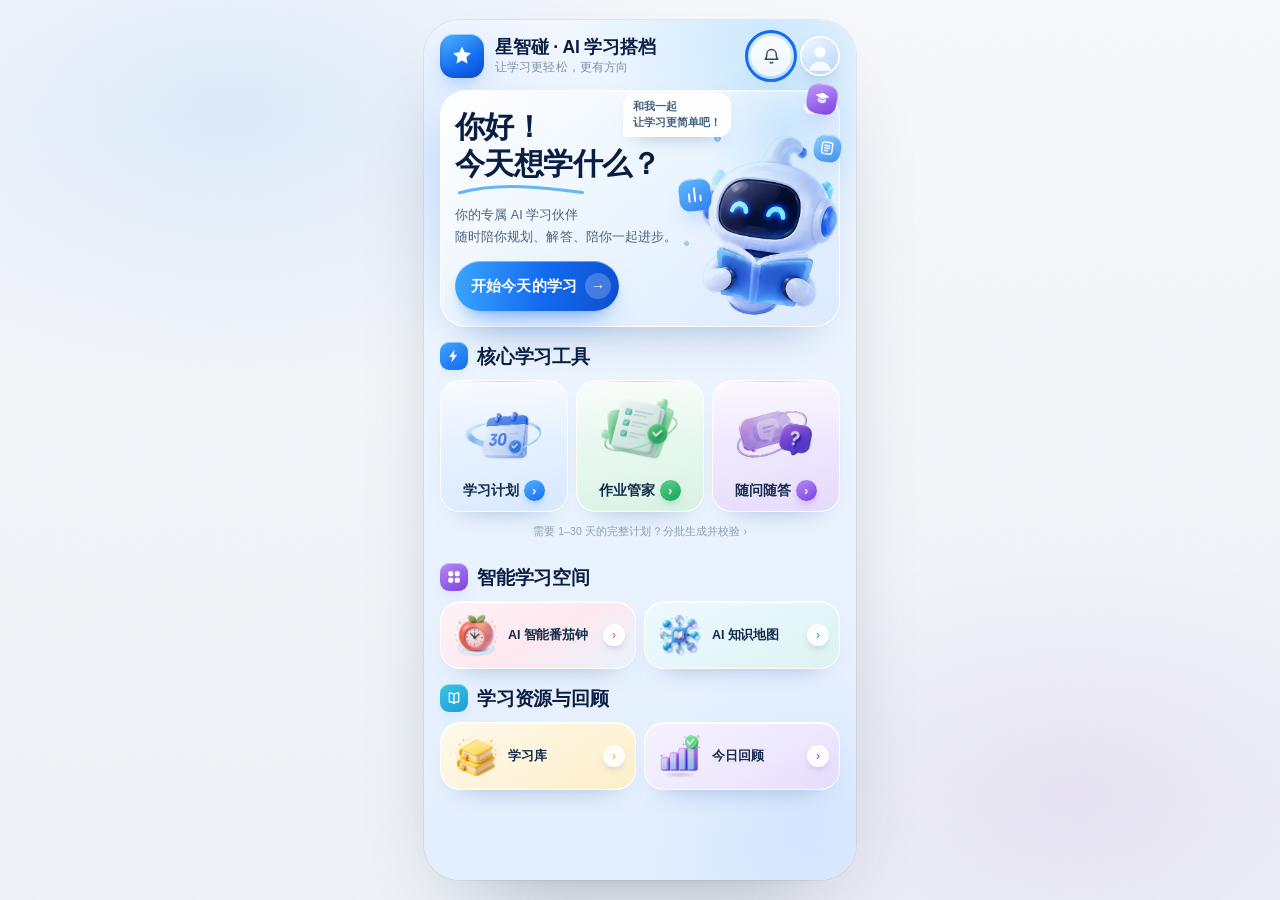
==== index.html @ 455ffe09 "feat: publish structured homework tasks and learning plans" ====
<!DOCTYPE html>
<html lang="zh-CN">
<head>
<meta charset="UTF-8" />

<meta name="viewport" content="width=device-width, initial-scale=1.0, viewport-fit=cover" />
<title>星智碰 · AI 学习搭档</title>
<meta name="theme-color" content="#FFFFFF" />

<meta name="color-scheme" content="light" />
<meta name="description" content="星智碰 · AI 学习搭档：碰一碰 NFC 鼠标垫，免安装直达 AI 学习助手。" />

<meta property="og:type" content="website" />
<meta property="og:site_name" content="星智碰" />
<meta property="og:title" content="星智碰 · AI 学习搭档" />
<meta property="og:description" content="碰一碰 NFC 鼠标垫，免安装直达 AI 学习助手。学习计划 / 作业管家 / 随问随答。" />
<meta property="og:locale" content="zh_CN" />
<meta name="twitter:card" content="summary" />

<meta name="twitter:title" content="星智碰 · AI 学习搭档" />
<meta name="twitter:description" content="碰一碰 NFC 鼠标垫，免安装直达 AI 学习助手。" />

<meta name="apple-mobile-web-app-capable" content="yes" />
<meta name="apple-mobile-web-app-title" content="星智碰" />
<meta name="apple-mobile-web-app-status-bar-style" content="default" />

<meta name="format-detection" content="telephone=no" />
<link rel="icon" href="data:image/svg+xml,%3Csvg xmlns='http://www.w3.org/2000/svg' viewBox='0 0 64 64'%3E%3Crect width='64' height='64' rx='16' fill='%23003A8C'/%3E%3Crect x='1' y='1' width='62' height='62' rx='15' fill='none' stroke='%235AC8FA' stroke-opacity='.50'/%3E%3Ctext x='32' y='45' font-size='38' font-family='sans-serif' text-anchor='middle' fill='%23ffffff'%3E%E6%98%9F%3C/text%3E%3C/svg%3E" />
<style>   
  :root{
    color-scheme:light;              
     
    --hair-acc:#7FC4FF;
    /* 文字与描边全部换成首页那套深蓝黑 + 蓝调 */
    --ink:#081B40; --sub:#4E617D; --faint:#6B7E97;
    --card:rgba(255,255,255,.82); --card-2:rgba(255,255,255,.95);
    --line:rgba(18,107,242,.10); --line-2:rgba(18,107,242,.20);
    --hair:rgba(255,255,255,.92);

    --r-xl:26px; --r-lg:22px; --r-md:18px; --r-sm:12px; --r-pill:999px;

    --c-plan:#126BF2; --c-homework:#12A45A; --c-ask:#7B3FE4;

    --t-display:24px;    
    --t-title:18px;      
    --t-lead:16px;       
    --t-body:15.5px;     
    --t-small:13.5px;    
    --t-micro:12px;      
     
    --t-input:16px;

    --sh-1:0 1px 2px rgba(18,60,120,.06);
    --sh-2:0 14px 30px -14px rgba(20,70,140,.22);
    --sh-3:0 22px 48px -24px rgba(20,70,140,.18);
    --glow:0 14px 30px -18px rgba(18,107,242,.30);

    --acc:#126BF2;
    --acc-dk:#0B4FD1;
    --spring:cubic-bezier(.34,1.42,.5,1);    

    --ease:cubic-bezier(.32,.72,0,1);
    --ease-soft:cubic-bezier(.4,0,.2,1);

    --sat:0px; --sab:0px;
  }
   
  @supports (padding:env(safe-area-inset-top)){
    :root{ --sat:env(safe-area-inset-top); --sab:env(safe-area-inset-bottom); }
  }
  *{box-sizing:border-box;-webkit-tap-highlight-color:transparent;margin:0;padding:0}
   
  *{touch-action:manipulation}
  html,body{height:100%}
  body{
    font-family:-apple-system,BlinkMacSystemFont,"PingFang SC","HarmonyOS Sans SC","MiSans",
      "Source Han Sans SC","Noto Sans CJK SC","Microsoft YaHei",sans-serif;
    color:var(--ink);
     
    background:
      radial-gradient(78% 46% at 88% -6%, rgba(0,113,227,.07) 0%, rgba(0,113,227,0) 60%),
      radial-gradient(66% 42% at 2% 8%, rgba(138,52,184,.05) 0%, rgba(138,52,184,0) 58%),
      radial-gradient(92% 52% at 50% 108%, rgba(90,200,250,.07) 0%, rgba(90,200,250,0) 62%),
      linear-gradient(179deg,#FFFFFF 0%,#FAFAFC 46%,#F2F2F5 100%);
    overflow:hidden;
    -webkit-font-smoothing:antialiased;
    -moz-osx-font-smoothing:grayscale;
  }
   
  body::after{
    content:"";position:fixed;inset:0;z-index:60;pointer-events:none;opacity:.028;
    background-image:url("data:image/svg+xml,%3Csvg xmlns='http://www.w3.org/2000/svg' width='160' height='160'%3E%3Cfilter id='g'%3E%3CfeTurbulence type='fractalNoise' baseFrequency='.9' numOctaves='3' stitchTiles='stitch'/%3E%3C/filter%3E%3Crect width='160' height='160' filter='url(%23g)'/%3E%3C/svg%3E");
  }
   
  #app{max-width:480px;margin:0 auto;height:100%;display:flex;flex-direction:column;position:relative;overflow:hidden}
  @supports (height:100dvh){ #app{height:100dvh} }    

  .screen{position:absolute;inset:0;display:flex;flex-direction:column;opacity:0;pointer-events:none;
  [hidden]{display:none!important}
    transform:translateY(8px);transition:opacity .3s var(--ease),transform .3s var(--ease)}
  .screen.active{opacity:1;pointer-events:auto;transform:none;position:relative;flex:1;min-height:0}

  .home-head{padding:22px 20px 0;padding-top:calc(var(--sat) + 22px);text-align:left}
  .masthead{display:flex;align-items:center;gap:14px}
   
  .logo{width:56px;height:56px;border-radius:17px;flex:none;
    background:linear-gradient(152deg,#0A93CC 0%,#003A8C 100%);
    display:flex;align-items:center;justify-content:center;color:#fff;font-weight:800;font-size:23px;
    border:1px solid rgba(90,200,250,.42);
    box-shadow:0 16px 30px -14px rgba(0,45,105,.34),0 10px 24px -12px rgba(0,0,0,.20),
      inset 0 1px 0 rgba(255,255,255,.30),inset 0 -1px 0 rgba(0,0,0,.16)}
  .mast-text{min-width:0;display:flex;flex-direction:column;gap:3px}
   
  .brand-title{font-size:var(--t-display);font-weight:800;letter-spacing:-.015em;white-space:nowrap;margin:0;
    overflow:hidden;text-overflow:ellipsis}
   
  @supports ((-webkit-background-clip:text) or (background-clip:text)){
    .brand-title{background:linear-gradient(180deg,#1D1D1F 0%,#515154 45.5%,#86868B 100%);
      background-size:100% 220%;
      -webkit-background-clip:text;background-clip:text;color:transparent}
  }
   
  .slogan{position:relative;margin:0;padding-left:15px;color:var(--sub);font-size:11px;
    letter-spacing:.14em;font-weight:500;white-space:nowrap;overflow:hidden;text-overflow:ellipsis}
  .slogan::before{content:"";position:absolute;left:0;top:50%;width:9px;height:1px;
    background:linear-gradient(90deg,rgba(60,60,67,0),rgba(60,60,67,.42))}

  .nfc-hint,.scene-card,.lib-item,.msg.ai,.set-group{
    background:linear-gradient(180deg,#FFFFFF 0%,rgba(255,255,255,.74) 100%);
    border:1px solid var(--line);
    box-shadow:var(--sh-2),inset 0 1px 0 var(--hair)}
   
  .nfc-hint::after,.scene-card::after,.lib-item::after,.set-group::after{content:"";position:absolute;left:14%;right:14%;top:0;
    height:1px;pointer-events:none;
    background:linear-gradient(90deg,rgba(90,200,250,0) 0%,rgba(90,200,250,.55) 50%,rgba(90,200,250,0) 100%)}
   
  .msg.ai::before,.lib-item::before{content:"";position:absolute;left:0;width:2px;pointer-events:none;
    background:linear-gradient(180deg,var(--acc) 0%,var(--hair-acc) 100%)}

  .nfc-hint{position:relative;overflow:hidden;margin:14px 18px 0;border-radius:var(--r-md);
    padding:9px 14px;display:flex;align-items:center;gap:12px;text-align:left}
   
  .nfc-ripple{width:38px;height:38px;border-radius:50%;flex:none;position:relative;
    display:flex;align-items:center;justify-content:center;font-size:17px;
    color:var(--faint);background:rgba(0,0,0,.035);border:1px solid var(--line)}
  .nfc-hint b{font-size:var(--t-body);font-weight:600;letter-spacing:.01em}
  .nfc-hint span{display:block;font-size:var(--t-small);color:var(--sub);margin-top:2px;line-height:1.45}

  .scene-list{padding:16px 18px;flex:1;min-height:0;overflow-y:auto;overscroll-behavior:contain;
    display:grid;grid-template-columns:1fr;gap:12px;
     
    grid-auto-rows:max-content;
    align-content:space-between}
   
  @media (min-height:900px){ .scene-list{align-content:center} }
  .scene-card{position:relative;overflow:hidden;cursor:pointer;
    border-radius:var(--r-lg);padding:14px 16px;
    display:flex;align-items:center;gap:15px;
    box-shadow:var(--sh-1),var(--sh-2),inset 0 1px 0 var(--hair);
    transition:transform .18s var(--ease),box-shadow .28s var(--ease),border-color .28s var(--ease)}
  .scene-card::before{content:"";position:absolute;inset:0;border-radius:inherit;pointer-events:none;
    background:radial-gradient(130% 90% at 6% -10%,rgba(0,113,227,.10) 0%,rgba(0,113,227,0) 62%)}
  .scene-card:active{transform:scale(.955);box-shadow:var(--sh-1),0 6px 14px -12px rgba(0,0,0,.12),inset 0 1px 0 var(--hair)}
  @media (hover:hover){ .scene-card:hover{border-color:var(--line-2);box-shadow:var(--sh-1),var(--sh-3),var(--glow),inset 0 1px 0 var(--hair)} }

  .scene-card.lead{padding:16px 17px;gap:16px}
  .scene-card .scene-text{min-width:0;position:relative;z-index:1;flex:1}
  .s1{--ico-a:var(--c-plan);--ico-b:#0050A8}
  .s2{--ico-a:var(--c-homework);--ico-b:#0F5526}
  .s3{--ico-a:var(--c-ask);--ico-b:#63237F}
  .scene-ico{width:44px;height:44px;border-radius:13px;flex:none;position:relative;z-index:1;
    display:flex;align-items:center;justify-content:center;font-size:21px;color:#fff;
    background:linear-gradient(152deg,var(--ico-a,#0071E3),var(--ico-b,#0050A8));
    box-shadow:0 10px 20px -14px rgba(0,0,0,.22),inset 0 1px 0 rgba(255,255,255,.26),inset 0 -1px 0 rgba(0,0,0,.13)}
  .scene-card.lead .scene-ico{width:54px;height:54px;font-size:25px;border-radius:16px}
  .scene-card h2{font-size:15px;font-weight:700;letter-spacing:-.005em}
  .scene-card.lead h2{font-size:var(--t-title)}
  .scene-card p{font-size:var(--t-body);color:var(--sub);margin-top:3px;line-height:1.6;text-wrap:pretty;
    line-break:strict}
   
  .scene-eg{display:block;position:relative;margin-top:6px;padding-left:13px;
    font-size:var(--t-small);font-style:normal;color:var(--faint);line-height:1.5;
    white-space:nowrap;overflow:hidden;text-overflow:ellipsis}
  .scene-eg::before{content:"";position:absolute;left:0;top:50%;width:7px;height:1px;
    background:rgba(0,113,227,.80)}
   
  .scene-card .go{flex:none;width:30px;height:30px;border-radius:50%;
    display:flex;align-items:center;justify-content:center;font-size:17px;line-height:1;
    color:var(--sub);background:rgba(0,0,0,.05);border:1px solid var(--line);
    transition:transform .28s var(--ease),color .28s var(--ease),background .28s var(--ease)}
  .scene-card.lead .go{width:38px;height:38px;font-size:20px;color:#fff;
    background:linear-gradient(152deg,#0071E3,#0050A8);border-color:rgba(0,80,168,.30);
    box-shadow:0 12px 24px -14px rgba(0,0,0,.22),0 10px 24px -12px rgba(0,113,227,.34),
      inset 0 1px 0 rgba(255,255,255,.22)}
  @media (hover:hover){
    .scene-card:hover .go{transform:translateX(3px) scale(1.06);color:var(--acc-dk);background:rgba(0,113,227,.12)}
    .scene-card.lead:hover .go{color:#fff;background:linear-gradient(152deg,#0071E3,#0050A8)}
  }
   
  @media (max-width:340px){
    .scene-card.lead{padding:14px 16px;gap:13px}
    .scene-card.lead .scene-ico{width:44px;height:44px;font-size:21px;border-radius:13px}
    .scene-card.lead .go{width:30px;height:30px;font-size:17px}
  }

  .recent{position:relative;overflow:hidden;border-radius:var(--r-md);cursor:pointer;
    display:flex;align-items:center;gap:10px;padding:11px 12px 11px 16px;
    background:linear-gradient(180deg,#FFFFFF 0%,rgba(255,255,255,.70) 100%);
    border:1px solid var(--line);box-shadow:var(--sh-1),inset 0 1px 0 var(--hair);
    transition:transform .18s var(--ease),border-color .2s var(--ease)}
   
  .recent:active{transform:scale(.97);border-color:var(--line-2)}
   
  .recent{background:transparent;border-color:transparent;box-shadow:none;
    padding:9px 4px 9px 2px}
  .recent-txt{flex:1;min-width:0;font-size:var(--t-body);color:var(--sub);
    white-space:nowrap;overflow:hidden;text-overflow:ellipsis}

  .rv-card{position:relative;overflow:hidden;border-radius:var(--r-md);cursor:pointer;
    background:rgba(255,255,255,.74);backdrop-filter:blur(20px) saturate(1.6);
    -webkit-backdrop-filter:blur(20px) saturate(1.6);border:1px solid var(--line);
    box-shadow:var(--sh-1),inset 0 1px 0 var(--hair);margin:0 18px;padding:11px 14px;
    display:flex;align-items:center;gap:12px;text-align:left;
    transition:transform .18s var(--ease),border-color .22s var(--ease)}
  .rv-card:active{transform:scale(.97);border-color:var(--line-2)}
  .rv-card::before{content:"";position:absolute;left:0;top:11px;bottom:11px;width:2px;
    border-radius:0 2px 2px 0;background:linear-gradient(180deg,var(--acc),#5AC8FA)}
  .rv-ico{flex:none;width:38px;height:38px;border-radius:50%;display:flex;align-items:center;
    justify-content:center;font-size:17px;color:var(--acc);
    background:radial-gradient(circle,rgba(0,113,227,.14),rgba(0,113,227,0) 72%)}
  .rv-main{flex:1;min-width:0}
  .rv-main b{display:block;font-size:var(--t-body);font-weight:600;color:var(--ink);letter-spacing:.01em}
  .rv-main span{display:block;font-size:var(--t-small);color:var(--sub);margin-top:2px;line-height:1.45}
  .rv-go{flex:none;font-size:15px;color:var(--faint);line-height:1}
  .rv-card[hidden]{display:none}           
  .rv-hero{margin:14px 18px 0;padding:13px 15px;border-radius:var(--r-md);
    background:rgba(0,113,227,.06);border:1px solid rgba(0,113,227,.18)}
  .rv-hero b{display:block;font-size:var(--t-lead);font-weight:700;color:var(--ink);line-height:1.45}
  .rv-hero span{display:block;font-size:var(--t-small);color:var(--sub);margin-top:4px;line-height:1.5}
   
  .rv-face{margin:auto 18px;border-radius:var(--r-lg);border:1px solid var(--line);
    background:#fff;box-shadow:var(--sh-2);padding:22px 20px;min-height:206px;
    display:flex;flex-direction:column;justify-content:center;
    animation:cardIn .34s var(--spring) backwards}
  .rv-face .rv-k{font-size:var(--t-micro);color:var(--faint);letter-spacing:.08em;font-weight:600}
  .rv-face .rv-q{margin-top:10px;font-size:var(--t-title);font-weight:700;color:var(--ink);line-height:1.5}
  .rv-face .rv-a{margin-top:12px;font-size:var(--t-body);color:var(--sub);line-height:1.62;
    animation:cardIn .34s var(--ease) backwards}
  .rv-done{margin:14px 18px;text-align:center;padding:26px 18px;border-radius:var(--r-lg);
    background:#fff;border:1px solid var(--line);box-shadow:var(--sh-1)}
  .rv-done b{display:block;font-size:var(--t-lead);color:var(--ink)}
  .rv-done span{display:block;margin-top:6px;font-size:var(--t-small);color:var(--sub);line-height:1.5}
   
  .rv-list{flex:1;min-height:0;overflow-y:auto;overscroll-behavior:contain;
    padding:0 0 16px;padding-top:calc(var(--sat) + 74px);
    display:flex;flex-direction:column}
  #screen-review .rv-list{padding-bottom:calc(var(--sab) + 78px)}
   
  #rvPills{margin:10px 18px calc(var(--sab) + 14px)}
   
  .rv-btn{display:inline-flex;align-items:center;gap:4px;padding:6px 12px;min-height:32px;
    border:1px solid var(--line);border-radius:var(--r-pill);
    background:rgba(0,0,0,.02);color:var(--faint);
    font-size:var(--t-small);font-weight:600;cursor:pointer;font-family:inherit;
    transition:transform .18s var(--ease),background .22s var(--ease),color .22s var(--ease)}
  .rv-btn:active{transform:scale(.94)}
  .rv-btn[disabled]{opacity:.5;pointer-events:none}
   
  .lib-foot{display:flex;align-items:center;gap:8px;margin-top:8px}
  .recent-go{flex:none;font-size:15px;color:var(--faint);line-height:1}
   
  .tag{display:inline-block;flex:none;font-size:11px;font-weight:600;border-radius:7px;padding:2px 8px;
    color:#0066CC;background:rgba(0,113,227,.10);border:1px solid rgba(0,113,227,.24)}
  .tag.k-homework{color:#0F5526;background:rgba(30,138,74,.13);border-color:rgba(30,138,74,.30)}
  .tag.k-ask{color:#63237F;background:rgba(138,52,184,.12);border-color:rgba(138,52,184,.28)}
  .home-foot{margin-top:auto;padding:14px 18px 16px;padding-bottom:calc(var(--sab) + 16px);text-align:center;
    color:var(--faint);font-size:var(--t-micro);line-height:1.7;letter-spacing:.02em;
    font-variant-numeric:tabular-nums}
   
  .home-foot .school{display:block;margin-top:9px}
   
  .status-badge{display:inline-flex;align-items:center;gap:6px;background:rgba(120,120,128,.12);color:#515154;
    border:1px solid rgba(120,120,128,.28);border-radius:var(--r-pill);padding:3px 11px;font-size:11px;
    font-weight:600}
  .status-badge::before{content:"";width:6px;height:6px;border-radius:50%;background:currentColor;flex:none;
    box-shadow:0 0 0 3px rgba(120,120,128,.14)}
  .status-badge.ok{background:rgba(30,138,74,.13);color:#0F5526;border-color:rgba(30,138,74,.30)}
  .status-badge.ok::before{box-shadow:0 0 0 3px rgba(30,138,74,.14)}
  .status-badge.err{background:rgba(255,59,48,.12);color:#C81E1E;border-color:rgba(255,59,48,.30)}
  .status-badge.err::before{box-shadow:0 0 0 3px rgba(255,59,48,.14)}

  @media (max-height:560px){
    .home-head{padding-top:calc(var(--sat) + 8px)}
    .logo{width:44px;height:44px;font-size:19px}
    .brand-title{font-size:19px}
    .slogan{display:none}                        
     
    .scene-eg{display:none}
    .scene-list{padding:8px 18px;gap:8px}
    .scene-card{padding:8px 12px;gap:11px}
    .scene-card.lead{padding:8px 12px}
    .scene-card .scene-ico{width:32px;height:32px;font-size:16px;border-radius:10px}
    .scene-card.lead .scene-ico{width:36px;height:36px;font-size:18px;border-radius:11px}
    .scene-card h2{font-size:14px}
    .scene-card.lead h2{font-size:14px}           
    .scene-card p{font-size:12px;margin-top:2px;line-height:1.45}
    .scene-card .go{width:26px;height:26px;font-size:15px}
    .scene-card.lead .go{width:28px;height:28px;font-size:16px}
     
    .recent{display:none}
    .nfc-hint{margin:8px 18px 0;padding:7px 12px}
    .nfc-hint span{display:none}                  
    .nfc-ripple{width:26px;height:26px;font-size:14px}
    .home-foot{padding:7px 18px;padding-bottom:calc(var(--sab) + 7px);line-height:1.45}
    .home-foot .school{margin-top:4px}
  }

  @media (max-height:340px){
    .scene-list{padding:6px 18px;gap:6px}
    .scene-card,.scene-card.lead{padding:6px 12px}
    .scene-card p{display:none}
    .scene-card .scene-ico{width:32px;height:32px;font-size:16px;border-radius:10px}
    .scene-card.lead .scene-ico{width:32px;height:32px;font-size:16px;border-radius:10px}
  }

  .chat-head{position:absolute;top:calc(var(--sat) + 10px);left:12px;right:12px;z-index:5;
    background:rgba(255,255,255,.94);
    backdrop-filter:blur(20px) saturate(165%);-webkit-backdrop-filter:blur(20px) saturate(165%);
    border:1px solid var(--line);border-radius:var(--r-pill);
    padding:6px 8px 6px 7px;display:flex;align-items:center;gap:9px;
    box-shadow:var(--sh-2),inset 0 1px 0 var(--hair)}
  .back{width:38px;height:38px;border-radius:50%;border:1px solid var(--line);background:var(--card);font-size:18px;
    color:#48484A;cursor:pointer;flex:none;line-height:1;box-shadow:var(--sh-1);
    transition:transform .18s var(--ease),background .2s var(--ease)}
  .back:active{transform:scale(.94);background:rgba(0,0,0,.07)}
   
  .chat-head h2{position:relative;font-size:var(--t-title);font-weight:700;
    letter-spacing:-.005em;flex:1;min-width:0;
    overflow:hidden;text-overflow:ellipsis;white-space:nowrap}

  /* 标题左侧场景色圆点已按用户要求移除（所有页面） */
  .chat-head h2::before{display:none}
  .chat-head h2.c-plan::before,.chat-head h2.c-homework::before,.chat-head h2.c-ask::before{display:none}

  #screen-lib .chat-head h2::before{display:none}
  .chat-head .lib-btn{border:1px solid var(--line);background:var(--card);border-radius:var(--r-pill);font-size:var(--t-small);
    font-weight:600;color:#48484A;padding:7px 12px;cursor:pointer;flex:none;white-space:nowrap;box-shadow:var(--sh-1);
    transition:transform .18s var(--ease),background .2s var(--ease)}
  .chat-head .lib-btn:active{transform:scale(.96);background:rgba(0,0,0,.07)}
   
  .chat-head .mini{border:1px solid var(--line);background:rgba(0,0,0,.02);border-radius:var(--r-pill);
    font-size:var(--t-small);font-weight:600;color:var(--sub);padding:7px 11px;cursor:pointer;flex:none;
    white-space:nowrap;transition:transform .18s var(--ease),background .2s var(--ease),color .2s var(--ease)}
  .chat-head .mini:active{transform:scale(.96);background:rgba(0,0,0,.07);color:var(--ink)}

  /* 空对话：唯一的系统提示升格为居中引导卡，而不是压在最底部 */
  .msg-wrap > .msg.sys:only-child{
    margin:auto 0;align-self:center;max-width:284px;padding:0;
    background:none;border:none;box-shadow:none;color:#8FA0B3;
    font-size:var(--t-body);line-height:1.85;text-align:center}
  .msg-wrap > .msg.sys:only-child::before{
    content:"";width:76px;height:76px;border-radius:25px;margin-bottom:20px;align-self:center;
    background-image:url("data:image/svg+xml,%3Csvg xmlns='http://www.w3.org/2000/svg' viewBox='0 0 24 24' fill='none' stroke='%235B93DA' stroke-width='1.7' stroke-linecap='round' stroke-linejoin='round'%3E%3Cpath d='M20.6 11.5c0 4.3-3.8 7.8-8.6 7.8-1.3 0-2.5-.25-3.6-.72L4.2 20.1l1.35-3.5c-1.3-1.35-2.05-3.1-2.05-5.1 0-4.3 3.85-7.8 8.5-7.8 4.8 0 8.6 3.5 8.6 7.8z'/%3E%3Cpath d='M9 11.6h6M9 14.6h4'/%3E%3C/svg%3E"),
      linear-gradient(152deg,#EAF3FF 0%,#F3EDFE 100%);
    background-repeat:no-repeat,no-repeat;background-position:center,center;
    background-size:40px 40px,100% 100%;
    box-shadow:inset 0 0 0 1px rgba(0,113,227,.10),0 18px 34px -22px rgba(0,113,227,.40)}

  .msg-wrap{flex:1;min-height:0;overflow-y:auto;overscroll-behavior:contain;
    -webkit-mask-image:linear-gradient(180deg,rgba(0,0,0,0) 0,rgba(0,0,0,0) 11px,#000 26px);
    mask-image:linear-gradient(180deg,rgba(0,0,0,0) 0,rgba(0,0,0,0) 11px,#000 26px);
    padding:74px 16px 10px;padding-top:calc(var(--sat) + 74px);
    display:flex;flex-direction:column;gap:15px}
   
  .msg-wrap > .msg:first-child{margin-top:auto}

.msg{flex:0 0 auto;padding:12px 15px;border-radius:18px;font-size:var(--t-lead);line-height:1.68;
    white-space:normal;word-break:break-word;text-wrap:pretty}
  .msg.ai{align-self:stretch;border-radius:var(--r-lg);padding:14px 16px 14px 22px;
    position:relative;overflow:hidden;color:var(--ink)}
  .msg.ai::before{top:14px;bottom:14px;border-radius:0 2px 2px 0}
   
  .msg.ai .md-p{margin:0}
  .msg.ai .md-day{margin:9px 0 0;line-height:1.66}
  .md-code{font-family:ui-monospace,SFMono-Regular,Menlo,Consolas,monospace;
    font-size:.92em;padding:1px 5px;border-radius:6px;
    background:rgba(0,113,227,.09);color:#0B5BB5;white-space:nowrap}
  /* LaTeX 公式（KaTeX）：行内随文流、块级居中，长公式横向滚动不撑破布局 */
  .kmath{display:inline-block;max-width:100%;overflow-x:auto;vertical-align:middle;padding:1px 0}
  .kmath.kmath-block{display:block;text-align:center;margin:7px 0;padding:3px 2px}
  .kmath .katex{font-size:1.04em}
  .kmath .katex-display{margin:0}
  .msg.ai .md-p.md-gap{margin-top:10px}      
  .msg.ai .md-h{margin:12px 0 0;font-size:var(--t-lead);font-weight:700;color:var(--ink);
    letter-spacing:.005em;line-height:1.5}
  .msg.ai .md-h:first-child{margin-top:0}
  .msg.ai .md-h.md-gap{margin-top:16px}
  .msg.ai .md-li{position:relative;margin:5px 0 0;padding-left:15px}
  .msg.ai .md-li.md-gap{margin-top:11px}
   
  .msg.ai .md-li::before{content:"";position:absolute;left:3px;top:.68em;width:4px;height:4px;
    border-radius:50%;background:var(--acc)}
  .msg.ai .md-rule{display:block;height:1px;margin:12px 0 0;
    background:linear-gradient(90deg,rgba(0,0,0,.16),rgba(0,0,0,0))}
  .msg.ai .md-h b,.msg.ai .md-p b,.msg.ai .md-li b{font-weight:700;color:var(--ink)}
   
  .msg.me{white-space:pre-wrap;    
    background:linear-gradient(158deg,#0071E3 0%,#0050A8 100%);color:#fff;
    border-radius:22px 22px 6px 22px;max-width:78%;
    align-self:flex-end;box-shadow:0 12px 26px -16px rgba(0,0,0,.22),0 10px 24px -14px rgba(0,113,227,.22),
      inset 0 1px 0 rgba(255,255,255,.20)}
   
  .msg .save-btn{display:inline-block;margin-top:11px;font-size:var(--t-small);font-weight:600;color:#0066CC;background:rgba(0,113,227,.10);
    border:1px solid rgba(0,113,227,.26);border-radius:var(--r-pill);padding:4px 13px;cursor:pointer;
    transition:transform .18s var(--ease),background .2s var(--ease)}
  .msg .save-btn:active{transform:scale(.96);background:rgba(0,113,227,.20)}
   
  .msg.sys{white-space:pre-wrap;   
    align-self:center;max-width:94%;padding:11px 15px;
    background:rgba(120,120,128,.12);border:1px solid rgba(120,120,128,.28);color:#515154;
    font-size:var(--t-small);line-height:1.65;text-align:center;border-radius:var(--r-md);box-shadow:var(--sh-1);
    display:flex;flex-direction:column;align-items:center}
   
  .msg .retry-btn{display:inline-block;margin-top:9px;font-size:var(--t-small);font-weight:600;color:#48484A;background:rgba(120,120,128,.12);
    border:1px solid rgba(120,120,128,.28);border-radius:var(--r-pill);padding:4px 15px;cursor:pointer;
    transition:transform .18s var(--ease),background .2s var(--ease)}
  .msg .retry-btn:active{transform:scale(.96);background:rgba(120,120,128,.22)}
   
  .msg .retry-btn.cooling{opacity:.45;cursor:default;background:rgba(120,120,128,.07);border-color:rgba(120,120,128,.18)}
  .msg .retry-btn.cooling:active{transform:none;background:rgba(120,120,128,.07)}
  .typing{display:inline-flex;gap:4px;align-items:center;padding:2px 0}
  .typing i{width:6px;height:6px;border-radius:50%;background:rgba(0,0,0,.28);animation:blink 1.3s var(--ease-soft) infinite}
  .typing i:nth-child(2){animation-delay:.18s}.typing i:nth-child(3){animation-delay:.36s}
  @keyframes blink{0%,62%,100%{opacity:.22;transform:translateY(0)}32%{opacity:1;transform:translateY(-2px)}}
   
  .quick{padding:7px 16px 10px;display:flex;gap:8px;overflow-x:auto;white-space:nowrap;
    overscroll-behavior-x:contain;scrollbar-width:none;
    -webkit-mask-image:linear-gradient(90deg,#000 0,#000 calc(100% - 16px),transparent 100%);
    mask-image:linear-gradient(90deg,#000 0,#000 calc(100% - 16px),transparent 100%)}
  .quick::-webkit-scrollbar{display:none}
  .quick button{background:var(--card);border:1px solid var(--line);border-radius:var(--r-pill);padding:7px 12px;font-size:var(--t-small);
    color:#48484A;cursor:pointer;flex:none;box-shadow:var(--sh-1);
    transition:transform .18s var(--ease),background .2s var(--ease),border-color .2s var(--ease)}
  .quick button:active{transform:scale(.96);background:rgba(0,0,0,.07)}

  .input-bar{position:relative;margin:0 12px 10px;margin-bottom:calc(var(--sab) + 10px);z-index:5;
    background:rgba(255,255,255,.82);
    backdrop-filter:blur(22px) saturate(170%);-webkit-backdrop-filter:blur(22px) saturate(170%);
    border:1px solid var(--line-2);border-radius:var(--r-xl);
    padding:7px 7px 7px 9px;display:flex;gap:8px;align-items:center;
    box-shadow:0 20px 44px -22px rgba(0,0,0,.18),0 14px 30px -20px rgba(0,113,227,.22),inset 0 1px 0 var(--hair)}
  .input-bar input{flex:1;min-width:0;border:1px solid var(--line);background:rgba(0,0,0,.04);border-radius:var(--r-pill);
    padding:11px 16px;font-size:var(--t-input);color:var(--ink);outline:none;
    box-shadow:inset 0 1px 2px rgba(0,0,0,.05);
    transition:background .22s var(--ease),border-color .22s var(--ease),box-shadow .22s var(--ease)}
   
.input-bar input::placeholder{color:var(--faint)}
   
  .input-bar input:focus{background:#FFFFFF;border-color:rgba(0,113,227,.55);box-shadow:0 0 0 4px rgba(0,113,227,.18)}
  .send{border:none;border-radius:50%;cursor:pointer;flex:none;line-height:1;
    width:44px;height:44px;font-size:17px;background:linear-gradient(152deg,#0071E3,#0050A8);color:#fff;
    transition:transform .18s var(--ease),box-shadow .25s var(--ease),background .22s var(--ease);
    box-shadow:0 12px 24px -14px rgba(0,0,0,.22),0 10px 26px -12px rgba(0,113,227,.32),inset 0 1px 0 rgba(255,255,255,.22)}
  .send:active{transform:scale(.93)}
  .send:disabled{opacity:.4;cursor:not-allowed;animation:none;box-shadow:none}

  .lib-list{flex:1;min-height:0;overflow-y:auto;overscroll-behavior:contain;
    padding:74px 16px 16px;padding-top:calc(var(--sat) + 74px);
    display:flex;flex-direction:column;gap:11px}

.lib-item{flex:0 0 auto;position:relative;overflow:hidden;border-radius:var(--r-md);
    padding:12px 16px 12px 22px;font-size:var(--t-body);line-height:1.65;color:var(--ink);
    box-shadow:var(--sh-1),0 10px 22px -18px rgba(0,0,0,.14),inset 0 1px 0 var(--hair);text-wrap:pretty}
  .lib-item::before{top:12px;bottom:12px;border-radius:0 2px 2px 0}
  .lib-item .tag{margin-bottom:6px}
  .lib-body{overflow:hidden}
  .lib-body.clamp{max-height:158px;
    -webkit-mask-image:linear-gradient(180deg,#000 52%,rgba(0,0,0,0) 93%);
    mask-image:linear-gradient(180deg,#000 52%,rgba(0,0,0,0) 93%)}
  .lib-item.expanded .lib-body{max-height:none;-webkit-mask-image:none;mask-image:none}
  .lib-item .md-p{margin:0}
  .lib-item .md-day{margin:7px 0 0;line-height:1.62}
  .lib-item .md-p.md-gap{margin-top:8px}
  .lib-item .md-h{margin:9px 0 0;font-size:var(--t-body);font-weight:700;color:var(--ink)}
  .lib-item .md-h.md-gap{margin-top:12px}
  .lib-item .md-li{position:relative;margin:3px 0 0;padding-left:14px}
  .lib-item .md-li.md-gap{margin-top:9px}
  .lib-item .md-li::before{content:"";position:absolute;left:3px;top:.66em;width:4px;height:4px;
    border-radius:50%;background:var(--acc)}
  .lib-item .md-rule{display:block;height:1px;margin:9px 0 0;
    background:linear-gradient(90deg,rgba(0,0,0,.16),rgba(0,0,0,0))}
  .lib-item time{display:block;color:var(--faint);font-size:var(--t-micro);margin-top:0;
    font-variant-numeric:tabular-nums;letter-spacing:.01em}
   
  .lib-count{flex:none;font-size:var(--t-small);font-weight:600;color:var(--sub);padding-right:0;
    font-variant-numeric:tabular-nums}
   
  .lib-item .del{position:absolute;top:11px;right:12px;border:none;background:none;color:#86868B;font-size:16px;
    line-height:1;cursor:pointer;width:28px;height:28px;border-radius:50%;display:flex;align-items:center;
    justify-content:center;transition:background .2s var(--ease),color .2s var(--ease)}
  .lib-item .del:active{background:rgba(0,0,0,.07);color:var(--ink)}
  .empty{text-align:center;color:var(--faint);font-size:var(--t-body);margin-top:64px;line-height:2.1}
  .toast{position:fixed;left:50%;bottom:calc(var(--sab) + 98px);
    transform:translate(-50%,10px) scale(.96);
    background:rgba(29,29,31,.92);
    backdrop-filter:blur(18px) saturate(170%);-webkit-backdrop-filter:blur(18px) saturate(170%);
    color:#F3F8FF;font-size:13px;font-weight:500;letter-spacing:.01em;padding:10px 19px;border-radius:var(--r-pill);
    border:1px solid rgba(255,255,255,.16);
    box-shadow:0 18px 40px -16px rgba(0,0,0,.30),0 12px 28px -14px rgba(0,113,227,.26),
      inset 0 1px 0 rgba(255,255,255,.13);
    opacity:0;pointer-events:none;z-index:99;max-width:80%;
    transition:opacity .28s var(--ease),transform .28s var(--ease)}
  .toast.show{opacity:1;transform:translate(-50%,0) scale(1)}

  .gear{margin-left:auto;flex:none;position:relative;width:38px;height:38px;border-radius:50%;
    border:1px solid var(--line);background:var(--card-2);color:var(--sub);cursor:pointer;
    display:flex;align-items:center;justify-content:center;box-shadow:var(--sh-1);
    transition:transform .18s var(--ease),color .2s var(--ease),background .2s var(--ease)}
  .gear:active{transform:scale(.93);background:rgba(0,0,0,.06)}
  .gear::after{content:"";position:absolute;border-radius:inherit;inset:-3px}    
  .gear svg{width:20px;height:20px;stroke-width:1.9}

  .set-list{flex:1;min-height:0;overflow-y:auto;overscroll-behavior:contain;
    padding:82px 16px 16px;padding-top:calc(var(--sat) + 82px);
    display:flex;flex-direction:column;gap:12px}
  .set-group{position:relative;border-radius:var(--r-md);padding:14px 16px 16px}
  .set-group h3{font-size:var(--t-title);font-weight:700;color:var(--ink);margin:0}
  .set-hint{font-size:var(--t-small);color:var(--sub);line-height:1.55;margin:6px 0 0}
   
  .set-row{display:flex;align-items:center;gap:10px;margin-top:10px}
  .set-row>span{flex:none;width:64px;font-size:var(--t-body);color:var(--sub)}
  .set-row.row-toggle{margin-top:12px;padding:2px 0}
  .set-row.row-toggle>span{width:auto;flex:1;min-width:0;color:var(--ink);font-weight:500}
  .set-row.row-toggle input[type="checkbox"]{width:26px;height:26px;flex:none}
   
  .set-input{flex:1;min-width:0;border:1px solid var(--line);background:rgba(0,0,0,.03);
    border-radius:var(--r-sm);padding:10px 12px;color:var(--ink);outline:none;
    font-family:inherit;font-size:16px;
    transition:background .22s var(--ease),border-color .22s var(--ease),box-shadow .22s var(--ease)}
  .set-input::placeholder{color:var(--faint)}
  .set-input:focus{background:#FFFFFF;border-color:rgba(0,113,227,.55);box-shadow:0 0 0 4px rgba(0,113,227,.18)}
  select.set-input{background-color:rgba(0,0,0,.03)}
   
  .pills{display:flex;gap:8px;margin-top:10px}
  .pill{flex:1;min-height:44px;border:1px solid var(--line);border-radius:var(--r-pill);
    background:rgba(0,0,0,.03);color:var(--sub);cursor:pointer;font-family:inherit;
    font-size:var(--t-small);font-weight:600;padding:0 4px;
    transition:transform .18s var(--ease),background .22s var(--ease),
      color .22s var(--ease),border-color .22s var(--ease)}
  .pill:active{transform:scale(.97)}
   
  .pill.on{background:linear-gradient(152deg,#0071E3,#0050A8);border-color:transparent;color:#fff;
    box-shadow:0 10px 22px -14px rgba(0,113,227,.40)}
  .pill.primary{background:linear-gradient(152deg,#0071E3,#0050A8);border-color:transparent;color:#fff;
    box-shadow:0 14px 28px -16px rgba(0,113,227,.55)}
  .pill.primary:active{transform:scale(.985)}
  .pill.ghost-danger{flex:none;align-self:flex-start;margin-top:10px;padding:0 16px;
    color:#B3261E;background:rgba(255,59,48,.06);border-color:rgba(255,59,48,.28)}
  .set-foot{text-align:center;color:var(--faint);font-size:var(--t-micro);line-height:1.9;margin:2px 0 4px}

  html.fs-large{
    --t-display:27px; --t-title:20px; --t-lead:18px;
    --t-body:17px; --t-small:15px; --t-micro:13.5px;
  }

  .back,.chat-head .mini,.chat-head .lib-btn,.msg .save-btn,.msg .retry-btn,
  .quick button{position:relative}
  .back::after,.chat-head .mini::after,.chat-head .lib-btn::after,
  .msg .save-btn::after,.msg .retry-btn::after,.lib-item .del::after,
  .quick button::after{
    content:"";position:absolute;border-radius:inherit}
  .back::after{inset:-4px}                         
   
  .chat-head .mini::after{inset:-7px -1px}         
  .chat-head .lib-btn::after{inset:-7px -1px}      
  .msg .save-btn::after{inset:-9px -8px}           
   
  .msg .retry-btn::after{inset:-11px -8px}         
   
  .lib-item .del::after{inset:-10px -8px 0 -8px}   
   
  .quick button::after{inset:-7px 0}                 

  @media (max-height:560px){
    .chat-head{top:calc(var(--sat) + 6px);padding:4px 8px 4px 5px}
    .back{width:34px;height:34px}
    .back::after{inset:-6px}                      
    .msg-wrap,.lib-list,.set-list,.rv-list{padding-top:calc(var(--sat) + 60px)}
  }

  :focus-visible{outline:2px solid rgba(0,113,227,.85);outline-offset:2px}
  @media (prefers-reduced-motion: reduce){
    *,*::before,*::after{animation-duration:.001ms !important;animation-iteration-count:1 !important;
      transition-duration:.001ms !important}
  }

        PPT 的 08–11 四张截图在无头 Chrome 里跑，无论命中哪一支，
        拍到的都是**停稳之后**的静态帧，交付图不受影响。
     ============================================================ */
  @media (prefers-reduced-motion: no-preference){
     
    .screen.active .scene-card{animation:cardIn .54s var(--spring) backwards}
    .screen.active .scene-card:nth-child(1){animation-delay:.03s}
    .screen.active .scene-card:nth-child(2){animation-delay:.10s}
    .screen.active .scene-card:nth-child(3){animation-delay:.17s}
    .screen.active .recent{animation:cardIn .54s var(--spring) backwards .24s}
    .screen.active .nfc-hint{animation:cardIn .54s var(--spring) backwards .30s}
     
    .msg,.lib-item{animation:cardIn .42s var(--ease) backwards}
     
    @supports ((-webkit-background-clip:text) or (background-clip:text)){
      .brand-title{animation:sheen 6.4s var(--ease-soft) infinite}
    }
  }
  @keyframes cardIn{from{opacity:0;transform:translateY(16px) scale(.972)}}
  @keyframes sheen{0%,70%,100%{background-position:0 0}86%{background-position:0 100%}}
   
  .scene-ico svg{width:50%;height:50%;stroke-width:2.1}
  .nfc-ripple{color:#0066CC}
  .nfc-ripple svg{width:50%;height:50%;stroke-width:2.1}
  .send svg{width:44%;height:44%;stroke-width:2.4}
  .empty svg{width:34px;height:34px;display:block;margin:0 auto 6px}
   
  .msg .cal-btn{margin-left:8px}
  .sheet{position:fixed;inset:0;z-index:40;display:none;
    background:rgba(0,0,0,.28);-webkit-backdrop-filter:blur(2px);backdrop-filter:blur(2px)}
  .sheet.open{display:block}
  .sheet-card{position:absolute;left:0;right:0;bottom:0;
     
    max-height:88vh;overflow-y:auto;-webkit-overflow-scrolling:touch;
    background:var(--card-2);border-top:1px solid var(--hair);
    border-radius:var(--r-xl) var(--r-xl) 0 0;box-shadow:var(--sh-3);
    padding:18px 20px calc(20px + var(--sab));animation:sheetUp .3s var(--spring)}
  @keyframes sheetUp{from{transform:translateY(16px);opacity:.65}to{transform:none;opacity:1}}
  .sheet-card h3{font-size:var(--t-title);font-weight:700;color:var(--ink);letter-spacing:-.01em}
  .sheet-sub{margin-top:6px;font-size:var(--t-small);color:var(--faint);line-height:1.6}
   
  .sheet-prev{margin-top:10px;max-height:72px;overflow-y:auto;-webkit-overflow-scrolling:touch;
    background:var(--card);border:1px solid var(--line);border-radius:var(--r-md);padding:8px 13px}
  .sheet-prev div{font-size:var(--t-small);color:var(--sub);line-height:2;
    overflow:hidden;text-overflow:ellipsis;white-space:nowrap}
  .sheet-prev div b{color:var(--faint);font-weight:600;margin-right:7px}
  .sheet-row{display:flex;align-items:center;justify-content:space-between;gap:12px;margin-top:15px}
  .sheet-row>span{font-size:var(--t-body);color:var(--sub)}
   
  .sheet-row input{font-size:var(--t-input);font-family:inherit;color:var(--ink);
    background:var(--card);border:1px solid var(--line);border-radius:var(--r-sm);padding:7px 11px}

  .sheet-pick{display:flex;align-items:center;gap:11px;margin-top:12px}
  .sheet-pick>span{flex:0 0 auto;font-size:var(--t-small);color:var(--sub);white-space:nowrap}
  .sheet-pills{display:flex;gap:7px;flex:1;min-width:0}
  .sheet-pills button{flex:1;min-width:0;text-align:center;font-size:var(--t-small);font-weight:600;color:#48484A;
    background:var(--card);border:1px solid var(--line);border-radius:var(--r-pill);padding:8px 0;cursor:pointer;
    white-space:nowrap;overflow:hidden;
    transition:transform .18s var(--ease),background .2s var(--ease),color .2s var(--ease),border-color .2s var(--ease)}
  .sheet-pills button.on{background:var(--acc);border-color:var(--acc);color:#fff}
  .sheet-pills button:active{transform:scale(.96)}
  .sheet-act{display:flex;gap:10px;margin-top:16px}
  .sheet-act button{flex:1;text-align:center;font-size:var(--t-lead);font-weight:600;
    border-radius:var(--r-pill);padding:11px 0;cursor:pointer;
    transition:transform .18s var(--ease),background .2s var(--ease)}
  .sheet-act .ghost{color:var(--sub);background:rgba(120,120,128,.10);border:1px solid rgba(120,120,128,.20)}
  .sheet-act .go{color:#fff;background:var(--acc);box-shadow:var(--glow)}
  .sheet-act button:active{transform:scale(.97)}
   
  .screen[aria-hidden="true"]{visibility:hidden}
  button{font-family:inherit}
  .set-row input[type="checkbox"]{width:22px;height:22px;margin-left:auto;accent-color:var(--acc)}
  .sheet-act button{border:0}
  .sheet-card{max-height:94vh;overflow:auto}
  .sheet-prev{max-height:min(24vh,180px)}
  .sheet-prev div b{display:block}
  .quick button{flex-shrink:0}
  button:focus-visible,[role="button"]:focus-visible{outline:3px solid var(--acc);outline-offset:3px}
#screen-lib .lib-list{padding-top:calc(var(--sat) + 74px)}
  .lib-list .lib-item:first-child{margin-top:2px}

  /* 顶部浮层下方加一条与页面同色的渐隐带，滚动内容不会从胶囊两侧露出 */
  #screen-chat::before,#screen-lib::before,#screen-review::before,#screen-settings::before{
    content:"";position:absolute;left:0;right:0;top:0;height:calc(var(--sat) + 74px);z-index:4;
    pointer-events:none;
    background:linear-gradient(180deg,rgba(255,255,255,.985) 0%,rgba(255,255,255,.96) 64%,rgba(255,255,255,0) 100%)}

  /* ===== 保存后的下一步提示（学习库 / 复习卡） ===== */
  .save-next{display:flex;align-items:center;gap:6px;margin-top:9px;font-size:var(--t-small);color:var(--sub);
    flex-wrap:wrap}
  .save-next button{border:1px solid rgba(0,113,227,.26);background:rgba(0,113,227,.08);color:#0066CC;
    border-radius:var(--r-pill);padding:5px 11px;font-size:var(--t-small);font-weight:600;cursor:pointer;
    font-family:inherit;min-height:32px}
  .save-next button:active{transform:scale(.96)}
  .lib-btn.is-saved{color:#fff;background:linear-gradient(152deg,#0071E3,#0050A8);border-color:transparent;
    animation:libPulse .32s var(--ease) 2}
  @keyframes libPulse{50%{transform:scale(1.06)}}
  .chat-head .lib-btn{min-height:36px}

  /* 回答首段放大，避免整屏小字 */
  .msg.ai .md-p.md-lead{font-size:calc(var(--t-body) + 2.5px);line-height:1.66;color:var(--ink)}
  .msg.ai .md-p.md-long{font-size:var(--t-body);line-height:1.66}

  /* ===== 首页：三个场景等权 + 完整计划入口 ===== */
  .scene-card .scene-text p{min-height:2.6em}
  .entry-slot{display:flex}
  .pb-entry{margin:0!important;width:100%;text-align:left;padding:10px 13px!important;
    font-size:12.5px!important;font-weight:500;color:#5A6B80;letter-spacing:.01em;
    background:rgba(0,0,0,.015)!important;border:1px dashed rgba(0,0,0,.18)!important;
    border-radius:var(--r-sm)!important;min-height:44px}
  .pb-entry:active{transform:scale(.98);background:rgba(0,0,0,.05)!important}
  .review-link{margin-top:6px;border:0;background:none;color:var(--faint);font-size:11px;font-family:inherit;
    text-decoration:underline;text-underline-offset:3px;text-decoration-style:dotted;cursor:pointer;
    min-height:32px;padding:0 8px}

  /* ===== 日历确认：真实统计与预览控制 ===== */
  .cal-stats{display:flex;flex-wrap:wrap;gap:6px;margin-top:9px}
  .cal-stat{font-size:11px;font-weight:600;padding:3px 9px;border-radius:var(--r-pill);
    color:#0066CC;background:rgba(0,113,227,.08);border:1px solid rgba(0,113,227,.20);
    font-variant-numeric:tabular-nums;line-height:1.5}
  .cal-stat.warn{color:#B3261E;background:rgba(255,59,48,.08);border-color:rgba(255,59,48,.24)}
  .cal-stat.range{color:#8A5A00;background:rgba(245,190,63,.14);border-color:rgba(245,190,63,.36)}
  .cal-prev-head{display:flex;align-items:center;gap:6px;margin-top:14px}
  .cal-prev-head>span{flex:1;font-size:var(--t-small);color:var(--faint)}
  .cal-prev-head button{font-size:11px;font-weight:600;color:#48484A;background:var(--card);
    border:1px solid var(--line);border-radius:var(--r-pill);padding:5px 9px;cursor:pointer;
    font-family:inherit;min-height:30px}
  .cal-prev-head button.on{background:var(--acc);border-color:var(--acc);color:#fff}
  .sheet-prev.tall{max-height:min(50vh,380px)}
  .sheet{background:rgba(2,12,20,.52);-webkit-backdrop-filter:blur(5px);backdrop-filter:blur(5px)}
  .sheet.show{display:block}

  /* ===== 作业管家 / 我的计划（任务实体） ===== */
  #screen-hw,#screen-plans,#screen-plan{background:linear-gradient(178deg,#FDFEFF 0%,#F6FAFF 52%,#EFF6FF 100%)}
  #screen-hw .chat-head,#screen-plans .chat-head,#screen-plan .chat-head{
    position:relative;top:auto;left:auto;right:auto;z-index:5;
    margin:calc(var(--sat) + 10px) 12px 0;border-radius:20px;min-height:52px;padding:6px 10px;
    background:rgba(255,255,255,.85);box-shadow:var(--sh-1)}
  .xz-wrap{flex:1;min-height:0;overflow-y:auto;overscroll-behavior:contain;
    padding:10px 14px calc(var(--sab) + 24px);display:flex;flex-direction:column;gap:10px}
  .xz-wrap>*{flex:0 0 auto}
  .xz-filters{display:flex;gap:4px;background:rgba(18,107,242,.07);border:1px solid rgba(18,107,242,.10);border-radius:14px;padding:4px}
  .xz-filters button{flex:1;min-height:38px;border:0;border-radius:10px;background:transparent;font-size:12.5px;font-weight:600;color:#4E617D;cursor:pointer;font-family:inherit}
  .xz-filters button.on{background:#fff;color:#0B4FD1;box-shadow:0 2px 8px rgba(18,60,120,.10)}
  .xz-list{display:flex;flex-direction:column;gap:9px}
  .xz-item{position:relative;display:flex;align-items:flex-start;gap:10px;padding:12px 12px 12px 11px;
    border-radius:18px;background:rgba(255,255,255,.92);border:1px solid rgba(18,107,242,.10);box-shadow:var(--sh-1)}
  .xz-item.done{opacity:.68}
  .xz-check{flex:0 0 auto;width:26px;height:26px;margin-top:1px;border-radius:50%;
    border:1.8px solid rgba(18,107,242,.30);background:#fff;color:transparent;cursor:pointer;
    display:flex;align-items:center;justify-content:center;padding:0;min-height:0}
  .xz-check svg{width:14px;height:14px}
  .xz-item.done .xz-check{background:#12A45A;border-color:#12A45A;color:#fff}
  .xz-main{flex:1;min-width:0;text-align:left;background:none;border:0;padding:0;font-family:inherit;cursor:pointer;
    display:flex;flex-direction:column;gap:5px}
  .xz-main b{font-size:14px;font-weight:700;color:#12294A;line-height:1.42;overflow-wrap:anywhere}
  .xz-item.done .xz-main b{text-decoration:line-through;color:#7E90A8}
  .xz-main small{font-size:11.5px;color:#7E90A8;line-height:1.5;overflow-wrap:anywhere}
  .xz-meta{display:flex;flex-wrap:wrap;gap:5px}
  .xz-meta i{font-style:normal;font-size:10.5px;font-weight:600;padding:2px 7px;border-radius:999px;
    background:rgba(18,107,242,.07);color:#4E617D;line-height:1.5;white-space:nowrap}
  .xz-meta i.p-high{background:rgba(229,72,77,.10);color:#B3261E}
  .xz-meta i.p-medium{background:rgba(240,138,44,.12);color:#9A5B12}
  .xz-meta i.p-low{background:rgba(18,164,90,.10);color:#0E7A43}
  .xz-meta i.xz-due.late{background:rgba(229,72,77,.12);color:#B3261E}
  .xz-meta i.xz-focus{background:rgba(123,63,228,.10);color:#5B2EA8}
  .xz-del{flex:0 0 auto;width:28px;height:28px;border:0;border-radius:50%;background:rgba(0,0,0,.04);
    color:#8C9AAF;font-size:17px;line-height:1;cursor:pointer;min-height:0}
  .xz-go{flex:0 0 auto;align-self:center;border:1px solid rgba(18,107,242,.22);background:rgba(18,107,242,.07);
    color:#0B4FD1;font-size:11.5px;font-weight:700;border-radius:999px;padding:6px 12px;cursor:pointer;font-family:inherit;min-height:34px}
  .xz-empty{padding:34px 16px;text-align:center;font-size:12.5px;line-height:1.75;color:#7E90A8;border-radius:18px;
    background:rgba(255,255,255,.7);border:1px dashed rgba(18,107,242,.16)}
  .xz-plan{display:flex;flex-direction:column;gap:8px;text-align:left;padding:14px;border-radius:18px;
    background:rgba(255,255,255,.92);border:1px solid rgba(18,107,242,.10);box-shadow:var(--sh-1);
    cursor:pointer;font-family:inherit}
  .xz-plan b{font-size:14.5px;font-weight:800;color:#12294A;overflow-wrap:anywhere}
  .xz-plan small{font-size:11px;color:#7E90A8}
  .xz-bar{display:block;height:7px;border-radius:999px;background:rgba(18,107,242,.12);overflow:hidden}
  .xz-bar i{display:block;height:100%;border-radius:999px;background:linear-gradient(90deg,#126BF2,#3EA0FF)}
  .xz-bar.big{height:9px}
  .xz-plan-head{display:flex;flex-direction:column;gap:9px;padding:14px;border-radius:18px;
    background:rgba(255,255,255,.92);border:1px solid rgba(18,107,242,.10);box-shadow:var(--sh-1)}
  .xz-plan-sub{margin:0;font-size:12px;color:#4E617D;line-height:1.6}
  .xz-plan-acts{display:flex;flex-wrap:wrap;gap:6px}
  .xz-day{display:flex;flex-direction:column;gap:8px}
  .xz-day h3{margin:8px 2px 0;font-size:12px;font-weight:700;color:#5A6B80;letter-spacing:.02em}
  .xz-lb{display:block;margin:12px 0 6px;font-size:12px;font-weight:700;color:#4E617D}
  .xz-in{width:100%;box-sizing:border-box;font-family:inherit;font-size:16px;color:#12294A;
    padding:11px 12px;border-radius:12px;border:1px solid rgba(18,107,242,.20);background:#fff;min-height:44px}
  .xz-in.sm{font-size:15px;padding:8px 9px;min-height:40px}
  textarea.xz-in{resize:vertical;line-height:1.5}
  .xz-row2{display:grid;grid-template-columns:1fr 1fr;gap:10px}
  .xz-tip{margin:10px 0 0;font-size:11.5px;line-height:1.6;color:#7E90A8}
  .xz-foot{display:flex;gap:8px;margin-top:16px}
  .xz-foot .pill{flex:1;min-height:46px;justify-content:center}
  .xz-draft{display:flex;flex-direction:column;gap:9px;max-height:46vh;overflow-y:auto;margin-top:10px}
  .xz-draft-row{display:flex;flex-direction:column;gap:7px;padding:10px;border-radius:14px;
    background:#F7FAFF;border:1px solid rgba(18,107,242,.12)}
  .xz-draft-meta{display:grid;grid-template-columns:74px 1fr 1.15fr;gap:6px}

  /* ===== AI 知识地图（创建 / 导图 / 历史 三页同一设计系统） ===== */
  #screen-kmap,#screen-kmap-view,#screen-kmap-hist{
    background:radial-gradient(56% 30% at 88% 0%,rgba(45,168,251,.10) 0%,rgba(45,168,251,0) 70%),
      linear-gradient(178deg,#FDFEFF 0%,#F6FAFF 52%,#EFF6FF 100%)}
  #screen-kmap .chat-head,#screen-kmap-view .chat-head,#screen-kmap-hist .chat-head{
    position:relative;top:auto;left:auto;right:auto;z-index:5;
    margin:calc(var(--sat) + 10px) 12px 0;border-radius:20px;min-height:52px;padding:6px 10px;
    background:rgba(255,255,255,.85);box-shadow:var(--sh-1)}

  /* --- 创建页 --- */
  .km-wrap{flex:1;min-height:0;overflow-y:auto;overscroll-behavior:contain;
    padding:10px 14px calc(var(--sab) + 20px);display:flex;flex-direction:column;gap:12px}
  .km-wrap>*{flex:0 0 auto}
  .km-hero{position:relative;overflow:hidden;border-radius:24px;padding:18px 16px 16px;
    background:linear-gradient(135deg,#EAF4FF 0%,#DCEBFF 55%,#D2E7FF 100%);
    box-shadow:var(--sh-2);display:flex;align-items:center;gap:6px}
  .km-hero::after{content:"";position:absolute;right:-34px;top:-38px;width:150px;height:150px;border-radius:50%;
    background:radial-gradient(circle,rgba(255,255,255,.9) 0%,rgba(255,255,255,0) 68%)}
  .km-hero h2{font-size:21px;line-height:1.32;font-weight:800;color:#0C2148;letter-spacing:.01em}
  .km-hero h2 em{font-style:normal;background:linear-gradient(90deg,#126BF2,#3EA0FF);
    -webkit-background-clip:text;background-clip:text;color:transparent}
  .km-hero p{margin-top:7px;font-size:12px;line-height:1.66;color:#4E617D;max-width:17em}
  .km-hero img{position:relative;z-index:1;width:104px;height:106px;object-fit:contain;flex:0 0 auto;
    filter:drop-shadow(0 10px 16px rgba(18,107,242,.16))}
  .km-seg{display:flex;gap:4px;background:rgba(18,107,242,.07);border:1px solid rgba(18,107,242,.10);
    border-radius:14px;padding:4px}
  .km-seg button{flex:1;min-height:38px;border:0;border-radius:10px;background:transparent;
    font-size:12.5px;font-weight:600;color:#4E617D;cursor:pointer;font-family:inherit;
    transition:background .2s var(--ease),color .2s var(--ease),box-shadow .2s var(--ease)}
  .km-seg button.on{background:#fff;color:#0B4FD1;box-shadow:0 2px 8px rgba(18,60,120,.10)}
  .km-card{background:var(--card-2);border:1px solid var(--line);border-radius:20px;
    box-shadow:var(--sh-1);padding:13px 14px}
  .km-input,.km-ta{width:100%;border:1px solid rgba(18,107,242,.16);border-radius:14px;
    background:#FBFDFF;padding:11px 13px;font-family:inherit;font-size:15px;color:#081B40;
    line-height:1.6;outline:none;transition:border-color .2s var(--ease),box-shadow .2s var(--ease)}
  .km-input:focus,.km-ta:focus{border-color:#3E93F7;box-shadow:0 0 0 3px rgba(18,107,242,.10)}
  .km-ta{min-height:104px;resize:none}
  .km-ta::placeholder,.km-input::placeholder{color:#9AB0C9}
  .km-in-meta{display:flex;align-items:center;gap:14px;margin-top:8px}
  .km-in-meta .cnt{margin-left:auto;font-size:11.5px;color:#8CA0B8;font-variant-numeric:tabular-nums}
  .km-in-meta button{border:0;background:none;font-size:12px;font-weight:600;color:#4E617D;
    cursor:pointer;font-family:inherit;display:inline-flex;align-items:center;gap:4px;min-height:30px}
  .km-in-meta button svg{width:13px;height:13px}
  .km-lib-row{display:flex;align-items:center;gap:10px}
  .km-lib-row .km-input{flex:1;min-width:0;cursor:pointer;text-align:left;color:#4E617D;
    white-space:nowrap;overflow:hidden;text-overflow:ellipsis}
  .km-chips{display:flex;flex-wrap:wrap;gap:8px}
  .km-chips button{border:1px solid rgba(18,107,242,.18);background:#fff;color:#2E5E9E;
    border-radius:999px;padding:7px 13px;font-size:12px;font-weight:600;cursor:pointer;font-family:inherit;
    min-height:32px;transition:transform .15s var(--ease),background .2s var(--ease)}
  .km-chips button:active{transform:scale(.95)}
  .km-chips button.on{background:#126BF2;border-color:#126BF2;color:#fff}
  .km-sec{font-size:12.5px;font-weight:700;color:#0C2148;margin:2px 0 -4px;display:flex;align-items:center;gap:6px}
  .km-sec i{width:16px;height:16px;border-radius:6px;background:rgba(18,107,242,.10);
    display:inline-flex;align-items:center;justify-content:center}
  .km-sec i svg{width:10px;height:10px;stroke:#126BF2}
  .km-opts .km-sec{margin-top:2px}
  .km-opt-row{display:flex;align-items:baseline;gap:10px;margin-top:9px}
  .km-opt-row>span{flex:0 0 64px;font-size:12px;color:#6B7E97}
  .km-opt-row .km-chips{flex:1;min-width:0}
  .km-go{position:relative;width:100%;min-height:52px;border:0;border-radius:999px;cursor:pointer;
    font-family:inherit;font-size:16px;font-weight:700;color:#fff;letter-spacing:.06em;
    background:linear-gradient(135deg,#3E93F7 0%,#126BF2 55%,#0B4FD1 100%);
    box-shadow:0 16px 30px -14px rgba(18,107,242,.55);
    display:flex;align-items:center;justify-content:center;gap:8px;
    transition:transform .18s var(--ease),box-shadow .2s var(--ease)}
  .km-go:active{transform:scale(.97)}
  .km-go[disabled]{opacity:.55;pointer-events:none}
  .km-go svg{width:17px;height:17px}
  .km-resume{display:flex;align-items:center;gap:10px;background:rgba(18,107,242,.07);
    border:1px dashed rgba(18,107,242,.30);border-radius:16px;padding:10px 12px}
  .km-resume b{flex:1;min-width:0;font-size:12.5px;color:#0C2148;overflow:hidden;
    text-overflow:ellipsis;white-space:nowrap}
  .km-resume b span{display:block;font-weight:500;font-size:11px;color:#6B7E97;margin-top:2px}
  .km-resume button{border:0;border-radius:999px;background:#126BF2;color:#fff;font-size:12px;
    font-weight:700;padding:7px 13px;cursor:pointer;font-family:inherit;min-height:32px}
  .km-resume button.ghost{background:#fff;color:#4E617D;border:1px solid var(--line-2)}

  /* --- 生成中 --- */
  .km-gen{flex:1;min-height:0;display:flex;flex-direction:column;align-items:center;
    justify-content:center;padding:10px 26px calc(var(--sab) + 24px);text-align:center}
  .km-gen img{width:150px;height:150px;object-fit:contain;filter:drop-shadow(0 14px 22px rgba(18,107,242,.18));
    animation:kmFloat 2.6s ease-in-out infinite}
  @keyframes kmFloat{50%{transform:translateY(-7px)}}
  .km-gen h2{margin-top:14px;font-size:18px;font-weight:800;color:#0C2148}
  .km-gen .sub{margin-top:6px;font-size:12.5px;color:#6B7E97;line-height:1.7;max-width:20em}
  .km-steps{margin-top:18px;display:flex;flex-direction:column;gap:11px;text-align:left;min-width:216px}
  .km-step{display:flex;align-items:center;gap:9px;font-size:13px;color:#9AB0C9;font-weight:600;
    transition:color .3s var(--ease)}
  .km-step i{width:20px;height:20px;border-radius:50%;border:2px solid #C9DCF0;flex:0 0 auto;
    display:inline-flex;align-items:center;justify-content:center;transition:all .3s var(--ease)}
  .km-step.doing{color:#126BF2}
  .km-step.doing i{border-color:#3E93F7;border-top-color:transparent;animation:kmSpin 1s linear infinite}
  .km-step.done{color:#0C2148}
  .km-step.done i{background:#126BF2;border-color:#126BF2}
  .km-step.done i::after{content:"";width:5px;height:9px;border:solid #fff;border-width:0 2px 2px 0;
    transform:rotate(45deg) translate(-.5px,-1px)}
  @keyframes kmSpin{to{transform:rotate(360deg)}}
  .km-gen .acts{margin-top:22px;display:flex;gap:10px}
  .km-gen .acts button{min-height:42px;padding:0 20px;border-radius:999px;font-family:inherit;
    font-size:13.5px;font-weight:700;cursor:pointer}
  .km-gen .acts .cancel{border:1px solid var(--line-2);background:#fff;color:#4E617D}
  .km-gen .acts .retry{border:0;background:#126BF2;color:#fff;box-shadow:var(--glow)}
  .km-gen .err{margin-top:14px;font-size:12.5px;color:#B3261E;background:rgba(179,38,30,.06);
    border:1px solid rgba(179,38,30,.16);border-radius:12px;padding:9px 13px;max-width:20em;line-height:1.6}
  .km-gen .demo-tag{margin-top:10px;font-size:11px;color:#8A5A00;background:rgba(245,190,63,.14);
    border:1px solid rgba(245,190,63,.36);border-radius:999px;padding:4px 11px;font-weight:600}

  /* --- 导图页 --- */
  .kmv{flex:1;min-height:0;display:flex;flex-direction:column;gap:10px;
    padding:10px 12px calc(var(--sab) + 12px)}
  .kmv>*{flex:0 0 auto}
  .kmv-meta{display:flex;align-items:center;gap:9px;background:var(--card-2);
    border:1px solid var(--line);border-radius:16px;box-shadow:var(--sh-1);padding:10px 13px}
  .kmv-meta .t{flex:1;min-width:0}
  .kmv-meta h3{margin:0;font-size:15px;font-weight:800;color:#0C2148;overflow:hidden;
    text-overflow:ellipsis;white-space:nowrap}
  .kmv-meta .m{margin-top:3px;font-size:11px;color:#8CA0B8;display:flex;align-items:center;gap:6px;flex-wrap:wrap}
  .kmv-meta .badge{font-size:10px;font-weight:700;border-radius:999px;padding:2px 8px}
  .kmv-meta .badge.demo{color:#8A5A00;background:rgba(245,190,63,.16);border:1px solid rgba(245,190,63,.36)}
  .kmv-meta .badge.saved{color:#0E7A43;background:rgba(18,164,90,.10);border:1px solid rgba(18,164,90,.24)}
  .kmv-meta .src{color:#2E5E9E;background:rgba(18,107,242,.07);border-radius:999px;padding:2px 9px;
    border:1px solid rgba(18,107,242,.14);cursor:pointer}
  .km-stage{position:relative;flex:1 1 auto;min-height:300px;border-radius:20px;overflow:hidden;
    background:linear-gradient(180deg,#FBFDFF 0%,#F1F7FE 100%);
    border:1px solid rgba(18,107,242,.10);box-shadow:inset 0 1px 0 rgba(255,255,255,.8)}
  .km-stage svg{width:100%;height:100%;display:block;touch-action:none;cursor:grab}
  .km-stage svg.km-drag{cursor:grabbing}
  .km-stage .grid{position:absolute;inset:0;pointer-events:none;opacity:.5;
    background-image:radial-gradient(rgba(18,107,242,.10) 1px,transparent 1px);background-size:18px 18px}
  .kmn{cursor:pointer}
  .kmn:focus{outline:none}
  .kmn:focus>rect{stroke-width:2.6}
  .kmn.sel>rect{stroke-width:2.6;filter:drop-shadow(0 3px 7px rgba(18,107,242,.30))}
  .kmt{cursor:pointer}
  .kmt:focus{outline:none}
  .km-ctl{position:absolute;top:10px;right:10px;display:flex;flex-direction:column;gap:7px;z-index:3}
  .km-ctl button{width:38px;height:38px;border-radius:12px;border:1px solid rgba(18,107,242,.14);
    background:rgba(255,255,255,.92);box-shadow:0 4px 12px rgba(18,60,120,.10);cursor:pointer;
    display:inline-flex;align-items:center;justify-content:center;color:#2E5E9E;padding:0}
  .km-ctl button:active{transform:scale(.93)}
  .km-ctl button svg{width:17px;height:17px}
  .km-adv-entry{display:flex;align-items:center;gap:8px;border:1px solid rgba(123,63,228,.20);
    background:linear-gradient(135deg,rgba(123,63,228,.07),rgba(45,168,251,.08));
    border-radius:14px;padding:9px 12px;cursor:pointer;width:100%;text-align:left;font-family:inherit}
  .km-adv-entry i{width:26px;height:26px;border-radius:9px;background:linear-gradient(135deg,#7B3FE4,#3EA0FF);
    display:inline-flex;align-items:center;justify-content:center;flex:0 0 auto}
  .km-adv-entry i svg{width:14px;height:14px;fill:#fff}
  .km-adv-entry b{flex:1;min-width:0;font-size:12.5px;color:#0C2148}
  .km-adv-entry b span{display:block;font-weight:500;font-size:10.5px;color:#6B7E97;margin-top:1px}
  .km-adv-entry .go{color:#7B3FE4;font-weight:800;font-size:15px}
  .km-toolbar{display:grid;grid-template-columns:repeat(6,1fr);gap:2px;background:var(--card-2);
    border:1px solid var(--line);border-radius:18px;box-shadow:var(--sh-2);padding:8px 6px}
  .km-toolbar button{border:0;background:none;border-radius:12px;padding:6px 2px 5px;cursor:pointer;
    display:flex;flex-direction:column;align-items:center;gap:4px;font-family:inherit;min-height:52px}
  .km-toolbar button:active{transform:scale(.92)}
  .km-toolbar button i{width:34px;height:34px;border-radius:11px;display:inline-flex;
    align-items:center;justify-content:center;background:rgba(18,107,242,.08)}
  .km-toolbar button i svg{width:17px;height:17px;stroke:#126BF2;fill:none;stroke-width:1.9;
    stroke-linecap:round;stroke-linejoin:round}
  .km-toolbar button span{font-size:10px;font-weight:600;color:#4E617D}
  .km-toolbar button.warn i{background:rgba(240,138,44,.10)}
  .km-toolbar button.warn i svg{stroke:#D97A16}
  .km-toolbar button.green i{background:rgba(18,164,90,.10)}
  .km-toolbar button.green i svg{stroke:#0E7A43}
  .km-toolbar button[disabled]{opacity:.5;pointer-events:none}

  /* --- AI 建议视图 --- */
  .km-adv{flex:1;min-height:0;overflow-y:auto;overscroll-behavior:contain;
    display:flex;flex-direction:column;gap:11px;padding:2px 2px 6px}
  .km-adv>*{flex:0 0 auto}
  .km-adv-hero{display:flex;gap:10px;align-items:center;background:var(--card-2);
    border:1px solid var(--line);border-radius:18px;box-shadow:var(--sh-1);padding:13px 14px}
  .km-adv-hero img{width:74px;height:82px;object-fit:contain;flex:0 0 auto;
    filter:drop-shadow(0 8px 14px rgba(18,107,242,.16))}
  .km-adv-hero h3{margin:0;font-size:15.5px;font-weight:800;color:#0C2148}
  .km-adv-hero p{margin-top:5px;font-size:12.5px;line-height:1.7;color:#4E617D}
  .km-adv-sec{background:var(--card-2);border:1px solid var(--line);border-radius:18px;
    box-shadow:var(--sh-1);padding:13px 14px}
  .km-adv-sec h4{margin:0 0 9px;font-size:13px;font-weight:800;color:#0C2148;display:flex;align-items:center;gap:7px}
  .km-adv-sec h4 i{width:20px;height:20px;border-radius:7px;display:inline-flex;align-items:center;
    justify-content:center;flex:0 0 auto}
  .km-adv-sec h4 i svg{width:11px;height:11px;fill:#fff}
  .km-ol{list-style:none;display:flex;flex-direction:column;gap:9px}
  .km-ol li{display:flex;gap:9px;font-size:13px;line-height:1.66;color:#17325B}
  .km-ol li b{flex:0 0 20px;height:20px;border-radius:50%;background:rgba(18,107,242,.10);color:#126BF2;
    font-size:11px;font-weight:800;display:inline-flex;align-items:center;justify-content:center;margin-top:1px}
  .km-ol li b.alt{background:rgba(123,63,228,.10);color:#7B3FE4}
  .km-ol li b.warn{background:rgba(240,138,44,.12);color:#C26412}
  .km-adv-sec .plain{font-size:13px;line-height:1.7;color:#17325B}
  .km-res{display:flex;flex-direction:column;gap:8px}
  .km-res button{display:flex;align-items:center;gap:10px;border:1px solid var(--line);
    background:#FBFDFF;border-radius:13px;padding:9px 11px;cursor:pointer;text-align:left;font-family:inherit}
  .km-res button i{width:32px;height:32px;border-radius:10px;background:rgba(18,107,242,.09);
    display:inline-flex;align-items:center;justify-content:center;flex:0 0 auto}
  .km-res button i svg{width:15px;height:15px;stroke:#126BF2;fill:none;stroke-width:1.9;stroke-linecap:round}
  .km-res button b{flex:1;min-width:0;font-size:12.5px;color:#17325B;overflow:hidden;
    text-overflow:ellipsis;white-space:nowrap;display:block}
  .km-res button small{display:block;font-size:10.5px;color:#8CA0B8;margin-top:2px;font-weight:500}
  .km-res .none{font-size:12px;color:#8CA0B8;line-height:1.7;border:1px dashed var(--line-2);
    border-radius:13px;padding:10px 12px;background:rgba(255,255,255,.5)}
  .km-adv-acts{display:flex;gap:9px}
  .km-adv-acts button{flex:1;min-height:44px;border-radius:999px;font-family:inherit;font-size:13px;
    font-weight:700;cursor:pointer}
  .km-adv-acts .ghost{border:1px solid rgba(18,107,242,.30);background:#fff;color:#126BF2}
  .km-adv-acts .go{border:0;background:linear-gradient(135deg,#3E93F7,#126BF2);color:#fff;box-shadow:var(--glow)}
  .km-adv-acts button:active{transform:scale(.97)}
  .km-adv-acts button[disabled]{opacity:.55;pointer-events:none}
  .km-loadrow{display:flex;align-items:center;gap:8px;font-size:12px;color:#4E617D}
  .km-loadrow i{width:15px;height:15px;border-radius:50%;border:2px solid #BFD9F2;border-top-color:#126BF2;
    animation:kmSpin 1s linear infinite}

  /* --- 我的导图 --- */
  .kmh-search{display:flex;align-items:center;gap:8px;background:var(--card-2);border:1px solid var(--line);
    border-radius:14px;padding:9px 12px;box-shadow:var(--sh-1)}
  .kmh-search svg{width:16px;height:16px;stroke:#8CA0B8;fill:none;stroke-width:2;stroke-linecap:round;flex:0 0 auto}
  .kmh-search input{flex:1;min-width:0;border:0;background:none;outline:none;font-family:inherit;
    font-size:14px;color:#081B40}
  .kmh-list{display:flex;flex-direction:column;gap:10px}
  .kmh-item{display:flex;align-items:center;gap:11px;background:var(--card-2);border:1px solid var(--line);
    border-radius:18px;box-shadow:var(--sh-1);padding:10px 11px;cursor:pointer;position:relative}
  .kmh-item:active{transform:scale(.985)}
  .kmh-item .thumb{width:86px;height:60px;border-radius:12px;flex:0 0 auto;overflow:hidden;
    background:linear-gradient(180deg,#FBFDFF,#EFF6FF);border:1px solid rgba(18,107,242,.10)}
  .kmh-item .thumb svg{width:100%;height:100%;display:block}
  .kmh-item .tx{flex:1;min-width:0}
  .kmh-item .tx h3{margin:0;font-size:14px;font-weight:800;color:#0C2148;overflow:hidden;
    text-overflow:ellipsis;white-space:nowrap}
  .kmh-item .tx p{margin-top:4px;font-size:11px;color:#8CA0B8;display:flex;gap:6px;align-items:center;flex-wrap:wrap}
  .kmh-item .tx p .tag{margin:0}
  .kmh-item .more{flex:0 0 auto;width:34px;height:34px;border-radius:11px;border:0;background:rgba(18,107,242,.06);
    color:#4E617D;font-size:17px;cursor:pointer;line-height:1}
  .kmh-new{width:100%;min-height:50px;border:0;border-radius:999px;cursor:pointer;font-family:inherit;
    font-size:15px;font-weight:700;color:#fff;background:linear-gradient(135deg,#3E93F7,#126BF2 60%,#0B4FD1);
    box-shadow:0 16px 30px -14px rgba(18,107,242,.55);display:flex;align-items:center;justify-content:center;gap:7px}
  .kmh-new:active{transform:scale(.97)}
  .kmh-new svg{width:16px;height:16px}
  .km-empty{text-align:center;padding:34px 10px 20px}
  .km-empty img{width:132px;height:134px;object-fit:contain;filter:drop-shadow(0 12px 20px rgba(18,107,242,.16))}
  .km-empty h3{margin-top:10px;font-size:16.5px;font-weight:800;color:#0C2148}
  .km-empty p{margin-top:7px;font-size:12.5px;color:#6B7E97;line-height:1.75}
  .km-empty .acts{margin-top:16px;display:flex;gap:9px;justify-content:center}
  .km-empty .acts button{min-height:42px;padding:0 18px;border-radius:999px;font-family:inherit;
    font-size:13px;font-weight:700;cursor:pointer}

  /* --- 节点详情 / 菜单弹层 --- */
  .kmn-sec{margin-top:11px;border-top:1px dashed var(--line);padding-top:11px}
  .kmn-sec h4{margin:0 0 7px;font-size:12.5px;font-weight:800;color:#0C2148;display:flex;align-items:center;gap:6px}
  .kmn-sec h4 i{width:18px;height:18px;border-radius:6px;display:inline-flex;align-items:center;
    justify-content:center;flex:0 0 auto}
  .kmn-sec h4 i svg{width:10px;height:10px;fill:#fff}
  .kmn-sec p{font-size:13px;line-height:1.72;color:#17325B}
  .kmn-sec ul{margin:0;padding-left:18px;font-size:12.5px;line-height:1.8;color:#17325B}
  .kmn-path{font-size:11px;color:#8CA0B8;margin-top:3px}
  .kmn-name{display:flex;align-items:center;gap:8px;margin-top:2px}
  .kmn-name i{width:10px;height:10px;border-radius:4px;flex:0 0 auto}
  .kmn-name h3{margin:0;font-size:17px;font-weight:800;color:#0C2148}
  .kmn-acts{display:flex;flex-wrap:wrap;gap:8px;margin-top:14px}
  .kmn-acts button{flex:1 1 44%;min-height:42px;border-radius:999px;font-family:inherit;font-size:13px;
    font-weight:700;cursor:pointer;border:1px solid rgba(18,107,242,.26);background:#fff;color:#126BF2}
  .kmn-acts button:active{transform:scale(.97)}
  .kmn-acts button.go{border:0;background:linear-gradient(135deg,#3E93F7,#126BF2);color:#fff;box-shadow:var(--glow)}
  .kmn-acts button.green{border-color:rgba(18,164,90,.30);color:#0E7A43;background:rgba(18,164,90,.05)}
  .kmn-acts button.plain{border-color:var(--line-2);color:#4E617D;background:#fff}
  .kmn-acts button[disabled]{opacity:.5;pointer-events:none}
  .km-menu{display:flex;flex-direction:column;gap:4px;padding:6px 0}
  .km-menu button{display:flex;align-items:center;gap:10px;border:0;background:none;text-align:left;
    font-family:inherit;font-size:14.5px;font-weight:600;color:#17325B;padding:12px 10px;border-radius:12px;
    cursor:pointer;min-height:46px}
  .km-menu button:active{background:rgba(18,107,242,.06)}
  .km-menu button i{width:30px;height:30px;border-radius:10px;background:rgba(18,107,242,.08);
    display:inline-flex;align-items:center;justify-content:center;flex:0 0 auto}
  .km-menu button i svg{width:15px;height:15px;stroke:#126BF2;fill:none;stroke-width:1.9;stroke-linecap:round;stroke-linejoin:round}
  .km-menu button.danger{color:#B3261E}
  .km-menu button.danger i{background:rgba(179,38,30,.08)}
  .km-menu button.danger i svg{stroke:#B3261E}

  @media (max-width:400px){
    .km-hero h2{font-size:19px}
    .km-hero img{width:92px;height:94px}
    .km-gen img{width:132px;height:132px}
    .km-opt-row>span{flex-basis:56px}
    .km-toolbar button span{font-size:9px}
    .kmh-item .thumb{width:74px;height:54px}
  }
  @media (max-width:359px){
    .km-toolbar{grid-template-columns:repeat(3,1fr);row-gap:6px}
    .km-hero img{width:80px;height:82px}
  }

  /* ===== 评审导览（?review=1）：深色导览层，与浅色日常界面分离 ===== */
  #guideRoot{position:fixed;inset:0;z-index:80;overflow-y:auto;overflow-x:hidden;
    color:#F2F8FB;background:
      radial-gradient(70% 44% at 86% -8%,rgba(19,216,232,.16) 0%,rgba(19,216,232,0) 62%),
      radial-gradient(64% 42% at 4% 4%,rgba(0,113,227,.20) 0%,rgba(0,113,227,0) 60%),
      linear-gradient(180deg,#071521 0%,#05111B 58%,#040E17 100%);
    -webkit-overflow-scrolling:touch;scroll-behavior:smooth}
  #guideRoot[hidden]{display:none}
  body.guide-on{overflow:hidden}
  body.guide-on #app{display:none}
  .gd-wrap{max-width:1180px;margin:0 auto;padding:0 26px 60px}
  .gd-top{position:sticky;top:0;z-index:5;display:flex;align-items:center;gap:12px;
    padding:12px 26px;background:rgba(5,17,27,.82);backdrop-filter:blur(18px) saturate(150%);
    -webkit-backdrop-filter:blur(18px) saturate(150%);border-bottom:1px solid rgba(255,255,255,.09)}
  .gd-top .gd-brand{display:flex;align-items:center;gap:10px;font-weight:800;font-size:16px;letter-spacing:.01em}
  .gd-mark{width:30px;height:30px;border-radius:9px;flex:none;display:flex;align-items:center;justify-content:center;
    font-size:15px;color:#04121C;background:linear-gradient(152deg,#5AE3F0,#13D8E8);font-weight:800}
  .gd-tag{font-size:11px;font-weight:700;letter-spacing:.06em;color:#13D8E8;border:1px solid rgba(19,216,232,.42);
    border-radius:999px;padding:3px 9px;white-space:nowrap}
  .gd-top .gd-plain{margin-left:auto;font-size:12px;color:#A9BECC;text-decoration:none;border:1px solid rgba(255,255,255,.18);
    border-radius:999px;padding:7px 12px;min-height:34px;display:inline-flex;align-items:center}
  .gd-top .gd-plain:hover,.gd-top .gd-plain:focus-visible{color:#fff;border-color:rgba(19,216,232,.55)}
  .gd-nav{display:flex;gap:6px;overflow-x:auto;scrollbar-width:none;padding:9px 26px;
    border-bottom:1px solid rgba(255,255,255,.07);background:rgba(5,17,27,.55)}
  .gd-nav::-webkit-scrollbar{display:none}
  .gd-nav a{flex:none;font-size:12px;color:#9FB6C4;text-decoration:none;padding:6px 11px;border-radius:999px;
    border:1px solid rgba(255,255,255,.10);min-height:30px;display:inline-flex;align-items:center}
  .gd-nav a:hover,.gd-nav a:focus-visible{color:#fff;border-color:rgba(19,216,232,.5);background:rgba(19,216,232,.08)}
  .gd-hero{display:grid;grid-template-columns:1.04fr .96fr;gap:40px;align-items:center;padding:46px 0 40px}
  .gd-eyebrow{font-size:11.5px;letter-spacing:.09em;color:#13D8E8;font-weight:700;line-height:1.7}
  .gd-hero h1{margin:12px 0 0;font-size:clamp(27px,3.1vw,42px);line-height:1.34;font-weight:800;letter-spacing:-.01em;text-wrap:balance}
  .gd-hero h1 em{font-style:normal;color:#13D8E8}
  .gd-lead{margin:16px 0 0;font-size:17px;line-height:1.78;color:#C6D7E1;max-width:33em}
  .gd-cta{display:flex;flex-wrap:wrap;gap:12px;margin-top:24px}
  .gd-btn{display:inline-flex;align-items:center;justify-content:center;gap:8px;min-height:50px;
    padding:0 22px;border-radius:999px;font-size:15px;font-weight:700;font-family:inherit;cursor:pointer;
    border:1px solid transparent;transition:transform .2s var(--ease),background .2s var(--ease),border-color .2s var(--ease)}
  .gd-btn.primary{background:linear-gradient(152deg,#4FE0EE,#13D8E8);color:#04121C;
    box-shadow:0 18px 34px -20px rgba(19,216,232,.6)}
  .gd-btn.ghost{background:rgba(255,255,255,.04);color:#E6F1F6;border-color:rgba(255,255,255,.22);text-decoration:none}
  .gd-btn{text-decoration:none}
  .gd-btn:active{transform:scale(.98)}
  .gd-facts{display:grid;grid-template-columns:repeat(3,1fr);gap:10px;margin-top:28px;padding-top:22px;
    border-top:1px solid rgba(255,255,255,.10)}
  .gd-facts b{display:block;font-size:19px;color:#fff;font-weight:800;font-variant-numeric:tabular-nums}
  .gd-facts span{display:block;margin-top:4px;font-size:12.5px;line-height:1.6;color:#9FB6C4}
  .gd-shot{margin:0;border-radius:20px;overflow:hidden;border:1px solid rgba(255,255,255,.16);
    background:#0A1B28;box-shadow:0 34px 80px -44px #000}
  .gd-shot img{display:block;width:100%;height:auto;aspect-ratio:4/3;object-fit:cover}
  .gd-shot figcaption{padding:10px 14px;font-size:11.5px;line-height:1.6;color:#9FB6C4;
    border-top:1px solid rgba(255,255,255,.08)}
  .gd-sec{padding:38px 0 6px;border-top:1px solid rgba(255,255,255,.09)}
  .gd-sec:first-of-type{border-top:0}
  .gd-kicker{font-size:11.5px;letter-spacing:.09em;color:#13D8E8;font-weight:700}
  .gd-h2{margin:8px 0 0;font-size:clamp(21px,2.1vw,28px);line-height:1.42;font-weight:800;letter-spacing:-.005em;text-wrap:balance}
  .gd-sub{margin:10px 0 0;font-size:15.5px;line-height:1.75;color:#A9BECC;max-width:56em}
  .gd-grid3{display:grid;grid-template-columns:repeat(3,1fr);gap:16px;margin-top:24px}
  .gd-card{position:relative;display:flex;flex-direction:column;padding:20px 20px 18px;border-radius:18px;
    background:linear-gradient(180deg,rgba(255,255,255,.065),rgba(255,255,255,.028));
    border:1px solid rgba(255,255,255,.13)}
  .gd-card::before{content:"";position:absolute;left:20px;right:20px;top:0;height:2px;border-radius:0 0 2px 2px;
    background:linear-gradient(90deg,var(--gd-c,#13D8E8),rgba(19,216,232,0))}
  .gd-card-top{display:flex;align-items:center;justify-content:space-between}
  .gd-no{font-size:11.5px;font-weight:700;letter-spacing:.1em;color:#7E97A6}
  .gd-ico{width:40px;height:40px;border-radius:12px;display:flex;align-items:center;justify-content:center;
    background:rgba(19,216,232,.13);border:1px solid rgba(19,216,232,.30);color:#8FEBF3}
  .gd-ico svg{width:20px;height:20px;stroke-width:2}
  .gd-card h3{margin:12px 0 0;font-size:19px;font-weight:800;color:#fff}
  .gd-card .gd-one{margin:6px 0 0;font-size:14px;line-height:1.6;color:#9FB6C4}
  .gd-dl{margin:14px 0 0;display:flex;flex-direction:column;gap:9px;flex:1}
  .gd-dl div{display:grid;grid-template-columns:66px 1fr;gap:8px;align-items:start}
  .gd-dl dt{font-size:11.5px;color:#7E97A6;line-height:1.72;padding-top:1px}
  .gd-dl dd{margin:0;font-size:13.5px;line-height:1.68;color:#DCEAF1}
  .gd-go{margin-top:16px;min-height:44px;border-radius:999px;border:1px solid rgba(19,216,232,.45);
    background:rgba(19,216,232,.10);color:#B8F2F7;font-size:14px;font-weight:700;font-family:inherit;
    cursor:pointer;transition:background .2s var(--ease),transform .2s var(--ease)}
  .gd-go:hover{background:rgba(19,216,232,.20);color:#fff}
  .gd-go:active{transform:scale(.985)}
  .gd-loop{display:grid;grid-template-columns:1fr 1fr;gap:16px;margin-top:24px}
  .gd-lane{padding:20px;border-radius:18px;background:rgba(255,255,255,.045);
    border:1px solid rgba(255,255,255,.12)}
  .gd-lane h3{margin:0;font-size:15px;font-weight:800;color:#fff;display:flex;align-items:center;gap:8px}
  .gd-lane h3 span{font-size:11px;font-weight:700;color:#04121C;background:#13D8E8;border-radius:6px;padding:2px 7px}
  .gd-lane.l2 h3 span{background:#8FD9A8}
  .gd-steps{display:flex;flex-wrap:wrap;align-items:center;gap:6px;margin-top:14px;counter-reset:st}
  .gd-step{position:relative;font-size:13px;line-height:1.5;color:#DCEAF1;padding:7px 11px 7px 24px;
    border-radius:10px;background:rgba(255,255,255,.07);border:1px solid rgba(255,255,255,.10)}
  .gd-step::before{counter-increment:st;content:counter(st);position:absolute;left:8px;top:50%;transform:translateY(-50%);
    font-size:10px;font-weight:800;color:#13D8E8;font-variant-numeric:tabular-nums}
  .gd-step.user{border-color:rgba(19,216,232,.45);background:rgba(19,216,232,.10)}
  .gd-arrow{color:#5E7A8A;font-size:12px}
  .m-br{display:none}
  @media (max-width:560px){ .m-br{display:inline} }
  .gd-note{margin:14px 0 0;font-size:12.5px;line-height:1.7;color:#8FA6B4}
  .gd-stats{display:grid;grid-template-columns:repeat(4,1fr);gap:12px;margin-top:22px}
  .gd-stat{padding:15px 16px;border-radius:14px;background:rgba(255,255,255,.05);
    border:1px solid rgba(255,255,255,.11)}
  .gd-stat b{display:block;font-size:22px;font-weight:800;color:#13D8E8;font-variant-numeric:tabular-nums;line-height:1.2}
  .gd-stat span{display:block;margin-top:5px;font-size:12px;line-height:1.62;color:#A9BECC}
  .gd-evid{margin-top:16px;border-radius:18px;overflow:hidden;border:1px solid rgba(255,255,255,.12);
    background:rgba(255,255,255,.035)}
  .gd-evid-row{display:grid;grid-template-columns:118px 1fr;gap:14px;padding:12px 16px;border-top:1px solid rgba(255,255,255,.07)}
  .gd-evid-row:first-child{border-top:0}
  .gd-evid-row dt{font-size:12px;color:#7E97A6;line-height:1.7}
  .gd-evid-row dd{margin:0;font-size:13px;line-height:1.7;color:#DCEAF1}
  .gd-evid-row dd a{color:#7FE6F0;text-decoration:none;border-bottom:1px solid rgba(127,230,240,.35)}
  .gd-bounds{display:grid;grid-template-columns:repeat(3,1fr);gap:14px;margin-top:22px}
  .gd-bound{padding:18px;border-radius:16px;border:1px solid rgba(255,255,255,.12);
    background:rgba(255,255,255,.04)}
  .gd-bound h3{margin:0 0 8px;font-size:15px;font-weight:800;color:#fff}
  .gd-bound p{margin:0;font-size:13px;line-height:1.75;color:#A9BECC}
  .gd-foot{margin-top:36px;padding-top:18px;border-top:1px solid rgba(255,255,255,.09);
    display:flex;flex-wrap:wrap;gap:10px;align-items:center;justify-content:space-between;
    font-size:11.5px;line-height:1.7;color:#7E97A6}
  .gd-foot a{color:#9FB6C4;text-decoration:none;border-bottom:1px solid rgba(255,255,255,.2)}
  @media (max-width:1000px){
    .gd-hero{grid-template-columns:1fr;gap:24px;padding:30px 0 28px}
    .gd-shot{order:-1}
    .gd-grid3{grid-template-columns:1fr;gap:12px}
    .gd-loop,.gd-bounds{grid-template-columns:1fr}
    .gd-stats{grid-template-columns:1fr 1fr}
  }
  @media (max-width:560px){
    .gd-wrap{padding:0 16px 44px}
    .gd-top{padding:10px 16px}
    .gd-nav{padding:8px 16px}
    .gd-hero h1{font-size:27px;line-height:1.34}
    .gd-lead{font-size:16px;line-height:1.8}
    .gd-btn{flex:1;min-width:0;padding:0 14px;font-size:14.5px}
    .gd-cta{gap:9px}
    .gd-facts{grid-template-columns:1fr;gap:8px;padding-top:16px}
    .gd-facts>div{display:flex;gap:10px;align-items:baseline}
    .gd-facts b{font-size:16px;flex:none;min-width:64px}
    .gd-facts span{margin-top:0;font-size:12.5px}
    .gd-dl div{grid-template-columns:1fr;gap:2px}
    .gd-steps{flex-direction:column;align-items:stretch;gap:5px}
    .gd-step{width:100%}
    .gd-arrow{display:none}
    .gd-dl dt{font-size:11px;letter-spacing:.02em}
    .gd-dl dd{font-size:14.5px}
    .gd-card{padding:16px}
    .gd-evid-row{grid-template-columns:1fr;gap:3px}
    .gd-top .gd-tag{display:none}
    .gd-stat b{font-size:19px}
  }
  @media (prefers-reduced-motion: reduce){
    #guideRoot{scroll-behavior:auto}
  }

  /* 宽屏把 H5 还原成一台手机预览，避免 480px 白条悬在页面中央 */
  @media (min-width:900px){
    body{display:flex;align-items:center;justify-content:center;
      background:
        radial-gradient(60% 50% at 18% 12%,rgba(0,113,227,.10) 0%,rgba(0,113,227,0) 62%),
        radial-gradient(52% 46% at 84% 88%,rgba(138,52,184,.08) 0%,rgba(138,52,184,0) 60%),
        linear-gradient(180deg,#F7F9FC 0%,#EEF2F7 100%)}
    #app{width:432px;max-width:calc(100vw - 40px);height:min(880px,calc(100vh - 40px));margin:20px auto;
      border-radius:36px;overflow:hidden;flex:0 0 auto;
      background:#fff;box-shadow:0 40px 90px -50px rgba(16,36,60,.45),0 0 0 1px rgba(16,36,60,.07)}
    .chat-head .mini,.chat-head .lib-btn{min-height:40px}
  }

  /* ===== 全站统一：与首页同一套底色 / 顶栏 / 输入条 / 卡片 ===== */
  #screen-chat,#screen-lib,#screen-review,#screen-settings,#screen-pomo,#screen-kmap,#screen-pomo-hist{background:
      radial-gradient(78% 40% at 78% 4%, rgba(45,168,251,.16) 0%, rgba(45,168,251,0) 62%),
      radial-gradient(66% 34% at 6% 20%, rgba(126,180,255,.18) 0%, rgba(126,180,255,0) 60%),
      linear-gradient(178deg,#F7FBFF 0%,#EEF6FF 46%,#E9F2FE 100%)}
  .chat-head{background:rgba(255,255,255,.88);border:1px solid rgba(18,107,242,.10);
    border-radius:20px;padding:7px 9px 7px 8px;gap:8px;
    box-shadow:0 14px 30px -24px rgba(20,70,140,.5),inset 0 1px 0 #fff}
  .back{width:40px;height:40px;background:#fff;border-color:rgba(18,107,242,.14);
    color:#1677F2;font-size:20px;font-weight:600}
  .back:active{background:#F1F7FF}
  .chat-head h2{font-size:18.5px;font-weight:800;color:#081B40}
  .chat-head .lib-btn{background:#fff;border-color:rgba(18,107,242,.16);color:#1E4E8C;font-weight:700}
  .chat-head .mini{background:rgba(255,255,255,.72);border-color:rgba(18,107,242,.12);
    color:#4E617D;font-weight:600}
  .input-bar{border-color:rgba(18,107,242,.14);
    box-shadow:0 18px 40px -24px rgba(20,70,140,.30),0 10px 24px -18px rgba(18,107,242,.22),inset 0 1px 0 #fff}
  .input-bar input{font-size:15px;color:#081B40}
  .input-bar input::placeholder{color:#8FA0B3}
  .quick{padding:6px 16px 8px;align-items:center;gap:7px}
  .quick button{background:#fff;border:1px solid rgba(18,107,242,.14);color:#1E4E8C;font-weight:600;
    box-shadow:0 8px 18px -16px rgba(20,70,140,.6)}
  /* 设置页：标题降一档、表单换成白底蓝描边 */
  .set-group h3{font-size:17px;font-weight:800;color:#081B40;letter-spacing:-.01em}
  .set-row>span{font-size:14px;color:#4E617D}
  .set-row .set-input{height:42px;padding:0 12px;border-radius:12px;background:#fff;
    border:1px solid rgba(18,107,242,.14);color:#081B40;
    box-shadow:inset 0 1px 2px rgba(18,60,120,.04)}
  .set-row .set-input:focus{outline:none;border-color:#8CBEFF;box-shadow:0 0 0 3px rgba(18,107,242,.12)}
  .set-row input[type="checkbox"]{width:24px;height:24px;border-radius:7px;accent-color:#1677F2}
  .lib-foot .rv-btn{background:#fff;border:1px solid rgba(18,107,242,.18);color:#1E4E8C;
    font-weight:600;border-radius:999px;min-height:34px;padding:0 12px}
  .lib-foot .rv-btn:active{background:#EFF6FF}
  .lib-item{background:rgba(255,255,255,.95);border-color:rgba(18,107,242,.10)}
  /* 复习卡：压高度、内容居中 */
  .rv-face{min-height:176px;border-radius:22px;border-color:rgba(18,107,242,.10)}
  .rv-face .rv-q{font-size:19px;line-height:1.45}
  .rv-face .rv-k{font-size:11.5px;letter-spacing:.02em;color:#6B7E97}
  /* 空对话引导：图标收小，避免占满屏 */
  .msg-wrap > .msg.sys:only-child::before{width:64px;height:64px;border-radius:21px;margin-bottom:14px;
    background-size:34px 34px,100% 100%}
  .msg-wrap > .msg.sys:only-child{font-size:14px;line-height:1.8;color:#6B7E97;margin:auto 0}

  /* ===== 三个二级页：参考图版空状态 / 玻璃导航 / 大胶囊输入 ===== */
  #screen-chat,#screen-lib,#screen-review,#screen-settings,#screen-pomo,#screen-kmap,#screen-pomo-hist{
    background:
      radial-gradient(62% 34% at 50% -6%, rgba(255,255,255,.95) 0%, rgba(255,255,255,0) 62%),
      radial-gradient(46% 26% at 6% 26%, rgba(186,218,255,.55) 0%, rgba(186,218,255,0) 68%),
      radial-gradient(52% 30% at 96% 34%, rgba(178,214,255,.50) 0%, rgba(178,214,255,0) 70%),
      radial-gradient(60% 30% at 24% 82%, rgba(196,224,255,.45) 0%, rgba(196,224,255,0) 72%),
      linear-gradient(178deg,#EFF7FF 0%,#E4F0FF 46%,#DDEBFF 100%)}
  .chat-head{background:rgba(255,255,255,.80);border:1px solid rgba(255,255,255,.92);
    border-radius:30px;padding:8px 10px;min-height:58px;gap:9px;
    -webkit-backdrop-filter:blur(18px) saturate(170%);backdrop-filter:blur(18px) saturate(170%);
    box-shadow:0 16px 34px -24px rgba(30,80,150,.45),inset 0 1px 0 rgba(255,255,255,.95)}
  .back{width:42px;height:42px;background:#fff;border:1px solid rgba(255,255,255,.95);
    color:#1E4E8C;font-size:21px;font-weight:700;
    box-shadow:0 8px 16px -10px rgba(30,80,150,.45)}
  .chat-head h2{font-size:20px;font-weight:800;color:#0C2148;letter-spacing:-.012em}
  .chat-head .mini,.chat-head .lib-btn{min-height:38px;padding:0 14px;
    background:rgba(255,255,255,.92);border:1px solid rgba(18,107,242,.10);
    color:#3B5680;font-size:13px;font-weight:700;
    box-shadow:0 8px 16px -12px rgba(30,80,150,.35)}
  .chat-head .lib-btn{color:#1E4E8C}
  /* 输入条：大胶囊 + 蓝色渐变圆钮 */
  .input-bar{margin:0 12px 10px;padding:7px 7px 7px 16px;min-height:60px;
    border-radius:32px;border:1px solid rgba(255,255,255,.95);
    background:rgba(255,255,255,.86);
    box-shadow:0 20px 40px -26px rgba(30,80,150,.42),inset 0 1px 0 #fff}
  .input-bar input{font-size:15.5px;color:#0C2148;height:46px}
  .input-bar input::placeholder{color:#93A6BF}
  .send{width:48px;height:48px;border-radius:50%;
    background:linear-gradient(160deg,#3E9BFB,#126BF2 62%,#0B54C8);
    box-shadow:0 12px 22px -12px rgba(18,107,242,.85),inset 0 1px 0 rgba(255,255,255,.4)}
  .quick{padding:6px 16px 9px;align-items:center;gap:8px}
  .quick button{display:inline-flex;align-items:center;gap:4px;min-height:36px;padding:0 8px;
    background:rgba(255,255,255,.95);border:1px solid rgba(255,255,255,.98);
    border-radius:999px;color:#2C4A72;font-size:11px;font-weight:600;
    box-shadow:0 10px 20px -16px rgba(30,80,150,.55),inset 0 1px 0 #fff}
  .quick button svg{width:14px;height:14px;flex:none;color:#1677F2}
  .quick button:active{background:#F2F8FF}

  /* 空状态 */
  #chatEmpty{flex:1;min-height:0;display:flex;flex-direction:column;align-items:center;
    justify-content:center;text-align:center;
    padding:calc(var(--sat) + 78px) 16px calc(var(--sab) + 8px)}
  .msg-wrap[hidden]{display:none!important}
  #chatEmpty[hidden]{display:none!important}
  .ce-art{position:relative;width:min(74%,248px);aspect-ratio:1/.9;display:grid;place-items:center;
    margin-bottom:2px}
  .ce-ring{position:absolute;left:50%;top:56%;width:88%;height:30%;transform:translateX(-50%) rotate(-7deg);
    border:2px solid rgba(150,198,248,.5);border-radius:50%;
    clip-path:inset(0 0 52% 0)}
  .ce-ped{position:absolute;left:50%;bottom:12%;width:78%;height:15%;transform:translateX(-50%);
    border-radius:50%;
    background:radial-gradient(ellipse at 50% 38%,#FFFFFF 0%,rgba(255,255,255,.82) 46%,rgba(214,232,255,0) 74%);
    box-shadow:0 22px 34px -20px rgba(70,130,210,.40)}
  .ce-art img{position:relative;z-index:2;width:86%;height:auto;
    mix-blend-mode:multiply;
    -webkit-mask-image:radial-gradient(ellipse 66% 62% at 50% 48%,#000 56%,rgba(0,0,0,0) 88%);
    mask-image:radial-gradient(ellipse 66% 62% at 50% 48%,#000 56%,rgba(0,0,0,0) 88%)}
  .ce-sp{position:absolute;z-index:3;background:#fff;border-radius:2px;transform:rotate(45deg);
    box-shadow:0 0 8px 2px rgba(255,255,255,.95),0 0 18px 6px rgba(120,180,255,.55)}
  .ce-sp.a{left:10%;top:26%;width:10px;height:10px}
  .ce-sp.b{right:9%;top:12%;width:13px;height:13px}
  .ce-sp.c{left:22%;bottom:20%;width:8px;height:8px;opacity:.85}
  .ce-tx{margin:0;max-width:308px;font-size:14.5px;line-height:1.9;color:#41597A;font-weight:500}
  .ce-tx b{color:#1677F2;font-weight:800}
  #chatEmpty[data-scene="homework"] .ce-tx b{color:#12A45A}
  #chatEmpty[data-scene="ask"] .ce-tx b{color:#7B3FE4}
  @media (max-height:700px){
    .ce-art{width:min(58%,190px)}
    .ce-tx{font-size:13.5px;line-height:1.8}
  }
</style>
<script>
/* 星智碰 · 评审导览的纯逻辑层。
   与界面分离：可用 node:test 直接验证，构建时整体内联进 index.html。
   只做三件确定性的事：是否进入导览、体验任务文案、批次状态与日历统计。 */
(function (root, factory) {
  var api = factory();
  if (typeof module === "object" && module.exports) module.exports = api;
  else root.GuideModel = api;
})(typeof globalThis !== "undefined" ? globalThis : this, function () {
  "use strict";

  var TASKS = {
    plan: {
      key: "plan",
      scene: "plan",
      label: "学习计划",
      title: "从零学 C 语言，30 天",
      problem: "有目标却没有可执行的日程",
      input: "从零学习C语言，安排30天，每天20:00开始，学习60分钟",
      output: "逐天任务，分成 60 个时段，可核对后导出日历",
      next: "核对天数与时段，导出 ICS，在系统日历确认",
      days: 30,
      minutes: 60,
      start: "20:00",
      query:
        "从零学习C语言，安排30天，每天20:00开始，学习60分钟，包含循序渐进的练习和明确的小项目。"
    },
    homework: {
      key: "homework",
      scene: "homework",
      label: "作业管家",
      title: "今晚 21:00 截止，6 道练习",
      problem: "截止时间逼近，不知道先做哪一步",
      input: "今晚21:00截止，现在20:00，6道C语言练习，共60分钟含10分钟检查",
      output: "优先级、步骤、时间预算和卡住时的下一步",
      next: "把第一个动作写进今晚的 60 分钟里",
      query:
        "今晚21:00截止，现在20:00，有6道C语言练习。总共只有60分钟，其中留10分钟检查，也就是做题只能用50分钟；一道题卡住5分钟时给出下一步。只拆解任务，不代写整份答案。"
    },
    ask: {
      key: "ask",
      scene: "ask",
      label: "随问随答",
      title: "递归和循环有什么区别",
      problem: "概念看得懂，例子和边界仍不清楚",
      input: "C语言递归与循环的区别，用阶乘举例，说明停止条件",
      output: "结论、阶乘例子、停止条件和一种常见错误",
      next: "继续追问，或把回答存进学习库",
      query:
        "C语言递归与循环有什么区别？用阶乘举例，说明递归的停止条件和一种常见错误，用初学者能理解的方式解释。"
    }
  };

  function enabled(search) {
    var q = String(search == null ? "" : search).replace(/^\?/, "");
    if (!q) return false;
    var parts = q.split("&");
    for (var i = 0; i < parts.length; i++) {
      var kv = parts[i].split("=");
      if (kv[0] === "review") return kv[1] === "1";
    }
    return false;
  }

  function task(key) {
    return Object.prototype.hasOwnProperty.call(TASKS, key) ? TASKS[key] : null;
  }

  function tasks() {
    return [TASKS.plan, TASKS.homework, TASKS.ask];
  }

  /* 批次进度：done 为已通过批次数，running 为正在生成的第几批（1 起），
     failed 表示当前批失败，cancelled 表示用户已取消。 */
  function phases(days, done, running, failed, cancelled) {
    var total = Math.max(1, Math.min(30, Math.floor(Number(days) || 0)));
    var passed = Math.max(0, Math.floor(Number(done) || 0));
    var active = Math.floor(Number(running) || 0);
    var list = [];
    var index = 0;
    for (var start = 1; start <= total; start += 5) {
      var end = Math.min(total, start + 4);
      var state;
      if (index < passed) state = "done";
      else if (index === active - 1) state = cancelled ? "cancelled" : failed ? "error" : "running";
      else state = cancelled && index > active - 1 ? "cancelled" : "waiting";
      list.push({
        index: index,
        from: start,
        to: end,
        label: start === end ? start + "天" : start + "–" + end + "天",
        state: state,
        stateText: { waiting: "等待", running: "生成中", done: "已通过", error: "失败", cancelled: "已取消" }[state]
      });
      index++;
    }
    return list;
  }

  function ymd(d) {
    var m = String(d.getMonth() + 1);
    var day = String(d.getDate());
    return d.getFullYear() + "-" + (m.length < 2 ? "0" + m : m) + "-" + (day.length < 2 ? "0" + day : day);
  }

  /* 按真实排期统计：日期数、时段数、每日实际分钟范围、首末日。 */
  function calendar(rows) {
    if (!Array.isArray(rows) || !rows.length) return null;
    var byDay = {}, order = [], events = 0;
    for (var i = 0; i < rows.length; i++) {
      var row = rows[i] || {};
      var s = row.s instanceof Date ? row.s : new Date(row.s);
      var e = row.e instanceof Date ? row.e : new Date(row.e);
      if (isNaN(s.getTime()) || isNaN(e.getTime()) || e <= s) continue;
      var key = ymd(s);
      var mins = Math.round((e.getTime() - s.getTime()) / 60000);
      if (!byDay[key]) { byDay[key] = 0; order.push(key); }
      byDay[key] += mins;
      events++;
    }
    if (!events) return null;
    order.sort();
    var min = Infinity, max = -Infinity;
    for (var k = 0; k < order.length; k++) {
      var v = byDay[order[k]];
      if (v < min) min = v;
      if (v > max) max = v;
    }
    return {
      days: order.length,
      events: events,
      daily: min === max ? String(min) : min + "–" + max,
      minDaily: min,
      maxDaily: max,
      first: order[0],
      last: order[order.length - 1]
    };
  }

  /* 天序计划里第 N 天缺失时，日历会留出空档；这里给出可读的遗漏说明。 */
  function gaps(events, mode) {
    if (mode !== "seq" || !Array.isArray(events) || !events.length) return { missing: [], extra: 0 };
    var seen = {}, max = 0;
    for (var i = 0; i < events.length; i++) {
      var n = Number(events[i].seq);
      if (n > 0) { seen[n] = true; if (n > max) max = n; }
    }
    var missing = [];
    for (var d = 1; d <= max; d++) if (!seen[d]) missing.push(d);
    return { missing: missing, extra: 0, last: max };
  }

  return { enabled: enabled, task: task, tasks: tasks, phases: phases, calendar: calendar, gaps: gaps, ymd: ymd };
});

</script>
<!-- PLANBATCH:INSTALLED -->
<style>
/* Scoped to the optional complete-plan dialog and its entry buttons. */
.pb-dialog{box-sizing:border-box;width:min(600px,calc(100vw - 24px));max-height:calc(100dvh - 32px);padding:22px;border:1px solid #dce4ed;border-radius:24px;color:#183249;background:#fbfdff;box-shadow:0 24px 80px #19375033;overflow:auto;font-family:inherit}.pb-dialog::backdrop{background:#152c4859;backdrop-filter:blur(5px)}.pb-head{display:flex;align-items:center;justify-content:space-between;gap:12px}.pb-head h2{font-size:21px;margin:0}.pb-head small{font-size:13px;color:#64758b;white-space:nowrap}.pb-head button{font-size:26px;border:0;background:transparent;color:#64758b;cursor:pointer}.pb-intro,.pb-help{font-size:13px;line-height:1.75;color:#64758b}.pb-dialog label{display:block;font-size:14px;font-weight:600}.pb-dialog textarea,.pb-dialog input{box-sizing:border-box;display:block;width:100%;margin:8px 0 14px;padding:11px 12px;border:1px solid #d5e0ec;border-radius:13px;background:white;color:#16324b;font:inherit}.pb-dialog textarea{resize:vertical}.pb-fields{display:grid;grid-template-columns:1fr 1.1fr 1fr;gap:12px}.pb-status{padding:12px;border-radius:14px;background:#edf5ff;color:#20599a;font-size:14px;line-height:1.6}.pb-dialog progress{width:100%;height:11px;accent-color:#0879ed}.pb-actions{display:flex;flex-wrap:wrap;gap:10px;margin-top:16px}.pb-actions button,.pb-entry{padding:10px 15px;border:1px solid #d4e0ed;border-radius:999px;background:white;color:#1668bc;font:inherit;font-size:14px;cursor:pointer}.pb-actions .pb-primary{background:#0879ed;border-color:#0879ed;color:white}.pb-actions button:disabled{opacity:.55;cursor:wait}.pb-entry{display:block;margin:12px auto}.pb-dialog pre{font-size:12px;line-height:1.7;white-space:pre-wrap;overflow-wrap:anywhere;max-height:200px;overflow:auto}.pb-dialog [hidden]{display:none!important}.pb-dialog :focus-visible,.pb-entry:focus-visible{outline:3px solid #80baff;outline-offset:3px}@media(max-width:380px){.pb-dialog{padding:16px}.pb-fields{grid-template-columns:1fr 1fr}.pb-fields label:last-child{grid-column:1/-1}}

</style>
<style>
  /* 完整计划弹窗：iOS 原生时间控件撑宽三列网格，改为两列 + 时间独占一行 */
  .pb-dialog{margin:auto}
  .pb-fields{grid-template-columns:repeat(3,minmax(0,1fr))}
  .pb-fields>label{min-width:0}
  .pb-fields input{width:100%;min-width:0}
  @media (max-width:560px){
    .pb-dialog{width:calc(100vw - 20px);padding:16px;border-radius:20px;
      max-height:calc(90vh - 20px);max-height:calc(100dvh - 20px)}
    .pb-dialog textarea,.pb-dialog input{font-size:16px}
    .pb-fields{grid-template-columns:1fr 1fr;gap:10px}
    .pb-fields>label:nth-child(1){order:1}
    .pb-fields>label:nth-child(3){order:2}
    .pb-fields>label:nth-child(2){order:3;grid-column:1/-1}
    .pb-fields>label:last-child{grid-column:auto}
    .pb-head h2{font-size:19px}
    .pb-intro,.pb-help{font-size:12.5px;line-height:1.65}
    .pb-actions button{padding:11px 16px;min-height:44px}
  }


/* ===== 首页改版 V4.0（2026-10-21 按最新参考图重构：品牌导航 / Hero / 五区块） ===== */
  :root{
    --hp-blue:#126BF2; --hp-blue-2:#2DA8FB; --hp-ink:#081B40; --hp-ink-2:#4E617D; --hp-ink-3:#7B8CA6;
    --hp-line:rgba(18,107,242,.10); --hp-soft:#F3F8FE;
  }
  #screen-home{background:
      radial-gradient(80% 42% at 80% 2%, rgba(45,168,251,.20) 0%, rgba(45,168,251,0) 62%),
      radial-gradient(70% 36% at 4% 16%, rgba(126,180,255,.22) 0%, rgba(126,180,255,0) 60%),
      radial-gradient(60% 30% at 88% 94%, rgba(150,196,255,.20) 0%, rgba(150,196,255,0) 66%),
      linear-gradient(178deg,#F6FAFF 0%,#ECF5FF 46%,#E4EFFE 100%)}
  .hp-scroll{flex:1;min-height:0;overflow-y:auto;overscroll-behavior:contain;
    padding:calc(var(--sat) + 12px) 16px calc(var(--sab) + 18px);
    display:flex;flex-direction:column;gap:0}
  .hp-scroll>*{flex:0 0 auto}

  /* 顶部品牌导航 */
  .hp-top{display:flex;align-items:center;gap:11px;padding:2px 0 0}
  .hp-logo{width:44px;height:44px;flex:none;border-radius:14px;display:grid;place-items:center;color:#fff;
    background:linear-gradient(150deg,#4FB6FE 0%,#126BF2 62%,#0B4FD1 100%);
    box-shadow:0 10px 22px -10px rgba(18,107,242,.55),inset 0 1px 0 rgba(255,255,255,.55),
      inset 0 -2px 6px rgba(6,52,140,.28)}
  .hp-logo svg{width:24px;height:24px;filter:drop-shadow(0 1px 0 rgba(255,255,255,.25))}
  .hp-brand-txt{min-width:0;flex:1}
  .hp-brand-txt b{display:block;font-size:17.5px;font-weight:800;letter-spacing:-.01em;color:var(--hp-ink);line-height:1.22;
    white-space:nowrap;overflow:hidden;text-overflow:ellipsis}
  .hp-brand-txt span{display:block;font-size:11.5px;color:#7E90A8;margin-top:2px;letter-spacing:.01em;
    white-space:nowrap;overflow:hidden;text-overflow:ellipsis}
  .hp-acts{display:flex;align-items:center;gap:9px;flex:none}
  .hp-round{position:relative;width:40px;height:40px;border-radius:50%;border:1px solid rgba(255,255,255,.9);
    background:rgba(255,255,255,.86);color:#31465F;display:grid;place-items:center;cursor:pointer;
    box-shadow:0 8px 18px -12px rgba(20,60,130,.45),inset 0 1px 0 #fff;
    -webkit-backdrop-filter:blur(8px);backdrop-filter:blur(8px)}
  .hp-round svg{width:19px;height:19px}
  .hp-round::after{content:"";position:absolute;inset:-4px;border-radius:50%}
  .hp-round:active{transform:scale(.94)}
  .hp-bell-n{position:absolute;top:-3px;right:-3px;min-width:17px;height:17px;padding:0 4px;border-radius:999px;
    font-style:normal;font-size:9.5px;font-weight:800;color:#fff;display:grid;place-items:center;
    background:linear-gradient(150deg,#FF7A8F,#EF4160);box-shadow:0 0 0 2px #fff,0 4px 8px -4px rgba(239,65,96,.6)}
  .hp-avatar{position:relative;width:40px;height:40px;flex:none;border-radius:50%;border:2px solid #fff;padding:0;
    cursor:pointer;overflow:hidden;box-shadow:0 8px 18px -10px rgba(20,60,130,.5);
    background:linear-gradient(155deg,#CFE6FF,#9EC4FF 55%,#B7D6FF)}
  .hp-avatar svg{width:100%;height:100%;display:block}
  .hp-avatar::after{content:"";position:absolute;inset:-4px;border-radius:50%}
  .hp-avatar:active{transform:scale(.94)}

  /* Hero 主视觉 */
  .hp-hero{position:relative;margin-top:12px;padding:17px 14px 15px;border-radius:26px;min-height:200px;
    background:linear-gradient(140deg,#FFFFFF 0%,#EEF7FF 44%,#DCEBFF 100%);
    border:1px solid rgba(255,255,255,.95);
    box-shadow:0 24px 48px -30px rgba(22,72,146,.45),inset 0 1px 0 #fff}
  .hp-hero::before{content:"";position:absolute;right:-30px;top:-46px;width:170px;height:170px;border-radius:50%;
    background:radial-gradient(circle,rgba(45,168,251,.16) 0%,rgba(45,168,251,0) 68%);pointer-events:none}
  .hp-hero-text{position:relative;z-index:2;padding-right:126px}
  .hp-h1{margin:0;font-size:clamp(24px,7vw,30px);line-height:1.24;font-weight:800;letter-spacing:-.02em;color:var(--hp-ink)}
  .hp-swoosh{display:block;width:128px;height:12px;margin:2px 0 0 2px;color:#5FB1F7;opacity:.95}
  .hp-lead{margin:9px 0 0;font-size:12.5px;line-height:1.72;color:var(--hp-ink-2);letter-spacing:.005em}
  .hp-cta{position:relative;z-index:2;display:inline-flex;align-items:center;gap:8px;
    margin:13px 0 0;padding:0 8px 0 16px;height:50px;border:0;border-radius:999px;cursor:pointer;
    font-family:inherit;font-size:15px;font-weight:700;letter-spacing:.01em;color:#fff;white-space:nowrap;
    background:linear-gradient(96deg,#3AA6FD 0%,#126BF2 52%,#0B4FD1 100%);
    box-shadow:0 16px 30px -14px rgba(18,107,242,.6),0 6px 14px -8px rgba(18,107,242,.45),
      inset 0 1px 0 rgba(255,255,255,.4);
    transition:transform .18s var(--ease),box-shadow .25s var(--ease)}
  .hp-cta:active{transform:scale(.975);box-shadow:0 10px 20px -14px rgba(18,107,242,.6)}
  .hp-cta-go{width:26px;height:26px;flex:none;border-radius:50%;display:grid;place-items:center;
    background:rgba(255,255,255,.22);font-size:14px;font-weight:600;line-height:1}
  .hp-hero-art{position:absolute;right:0;top:0;bottom:0;width:150px;pointer-events:none}
  .hp-mascot{position:absolute;right:0;bottom:2px;width:140px;height:auto;
    mix-blend-mode:multiply;animation:hpFloat 6.5s ease-in-out infinite}
  @keyframes hpFloat{0%,100%{transform:translateY(0)}50%{transform:translateY(-5px)}}
  .hp-bubble{position:absolute;right:108px;top:2px;z-index:3;
    padding:6px 10px;border-radius:13px 13px 13px 4px;background:rgba(255,255,255,.97);
    font-size:10.5px;line-height:1.5;font-weight:600;color:#43607F;white-space:nowrap;text-align:left;
    box-shadow:0 10px 20px -14px rgba(20,70,140,.5),inset 0 0 0 1px rgba(255,255,255,.9)}
  .hp-float{position:absolute;z-index:2;pointer-events:none;display:grid;place-items:center;
    border-radius:10px;background:rgba(255,255,255,.97);
    box-shadow:0 10px 18px -12px rgba(20,70,140,.6),inset 0 0 0 1px rgba(255,255,255,.95)}
  .hp-float svg{width:60%;height:60%}
  .hp-f1{right:128px;top:88px;width:32px;height:32px;color:#fff;transform:rotate(-6deg);
    background:linear-gradient(150deg,#63BAFF,#2D7FF0);
    box-shadow:0 12px 20px -10px rgba(45,127,240,.75),inset 0 1px 0 rgba(255,255,255,.5);
    animation:hpFloat2 7s ease-in-out infinite}
  .hp-f2{right:-2px;top:44px;width:27px;height:27px;color:#fff;transform:rotate(8deg);z-index:0;
    background:linear-gradient(150deg,#8FCFFF,#3E8EF2);
    box-shadow:0 12px 20px -10px rgba(45,127,240,.6),inset 0 1px 0 rgba(255,255,255,.45);
    animation:hpFloat2 8.4s ease-in-out infinite reverse}
  .hp-f3{right:20px;top:8px;width:15px;height:15px;color:#F5B93A;
    animation:hpFloat2 6s ease-in-out infinite}
  .hp-f4{right:2px;top:-7px;width:30px;height:30px;color:#fff;transform:rotate(10deg);
    background:linear-gradient(150deg,#C09CFA,#7B3FE4);
    box-shadow:0 12px 20px -10px rgba(124,58,237,.65),inset 0 1px 0 rgba(255,255,255,.45);
    animation:hpFloat2 7.6s ease-in-out infinite reverse}
  @keyframes hpFloat2{0%,100%{translate:0 0}50%{translate:0 -6px}}
  .hp-spark{position:absolute;z-index:2;border-radius:50%;pointer-events:none;
    background:radial-gradient(circle,#8FD0FF 0%,#4EA9F5 60%,rgba(78,169,245,0) 72%)}
  .hp-s1{right:118px;top:44px;width:7px;height:7px;opacity:.8}
  .hp-s2{right:150px;top:150px;width:5px;height:5px;opacity:.65}
  .hp-s3{right:66px;top:170px;width:4px;height:4px;opacity:.55}

  /* 区块标题 */
  .hp-block{margin-top:15px}
  .hp-sec-head{display:flex;align-items:center;justify-content:space-between;gap:8px}
  .hp-sec-head h2{display:flex;align-items:center;gap:9px;margin:0;min-width:0;
    font-size:18.5px;font-weight:800;letter-spacing:-.01em;color:var(--hp-ink);white-space:nowrap}
  .hp-ic{width:28px;height:28px;flex:none;border-radius:9px;display:grid;place-items:center;color:#fff;
    background:linear-gradient(150deg,#3EA6FD,#126BF2);
    box-shadow:0 8px 16px -10px rgba(18,107,242,.6),inset 0 1px 0 rgba(255,255,255,.45)}
  .hp-ic svg{width:16px;height:16px}
  .hp-ic-violet{background:linear-gradient(150deg,#B78BF6,#7B3FE4);
    box-shadow:0 8px 16px -10px rgba(124,58,237,.55),inset 0 1px 0 rgba(255,255,255,.45)}
  .hp-ic-teal{background:linear-gradient(150deg,#38C6E9,#1D9BD8);
    box-shadow:0 8px 16px -10px rgba(29,125,196,.55),inset 0 1px 0 rgba(255,255,255,.45)}

  /* 三张核心功能卡 */
  .hp-scenes{margin-top:10px;display:grid;grid-template-columns:repeat(3,minmax(0,1fr));gap:8px}
  #screen-home .scene-card{position:relative;display:flex;flex-direction:column;min-height:0;
    padding:10px 11px 10px;height:132px;border-radius:20px;cursor:pointer;
    border:1px solid rgba(255,255,255,.96);
    box-shadow:0 14px 28px -22px rgba(22,72,146,.55),inset 0 1px 0 #fff}
  #screen-home .scene-card::before{content:"";position:absolute;inset:0;border-radius:inherit;pointer-events:none;
    background:linear-gradient(180deg,rgba(255,255,255,.55) 0%,rgba(255,255,255,0) 46%)}
  #screen-home .scene-card.s1{background:linear-gradient(168deg,#F0F7FF 0%,#E4F0FF 62%,#D9E9FF 100%)}
  #screen-home .scene-card.s2{background:linear-gradient(168deg,#F2FBF6 0%,#E5F8ED 62%,#D9F2E4 100%)}
  #screen-home .scene-card.s3{background:linear-gradient(168deg,#F7F2FF 0%,#EEE6FE 62%,#E6DBFD 100%)}
  #screen-home .scene-card:active{transform:scale(.985)}
  #screen-home .scene-card .art{position:relative;display:block;width:78px;height:70px;
    object-fit:contain;object-position:center bottom;margin:-2px 0 auto -2px;
    mix-blend-mode:multiply;pointer-events:none}
  .sc-row{position:relative;z-index:2;display:flex;align-items:center;gap:5px;margin-top:6px}
  #screen-home .scene-card h2{margin:0;flex:1;min-width:0;font-size:14px;font-weight:800;color:#12294A;
    letter-spacing:-.01em;white-space:nowrap;overflow:hidden;text-overflow:ellipsis}
  .sc-go{width:21px;height:21px;flex:none;border-radius:50%;display:grid;place-items:center;
    font-size:13px;font-weight:600;line-height:1;padding-bottom:1px;color:#fff}
  .s1 .sc-go{background:linear-gradient(150deg,#4FB6FE,#126BF2);box-shadow:0 5px 10px -5px rgba(18,107,242,.6)}
  .s2 .sc-go{background:linear-gradient(150deg,#5FD08A,#12A45A);box-shadow:0 5px 10px -5px rgba(18,164,90,.6)}
  .s3 .sc-go{background:linear-gradient(150deg,#B78BF6,#7B3FE4);box-shadow:0 5px 10px -5px rgba(124,58,237,.6)}

  /* 完整计划入口：首页只保留一行低权重提示，避免与卡片抢视线 */
  #screen-home .entry-slot{display:flex;justify-content:center;margin-top:4px}
  #screen-home .entry-slot .pb-entry{margin:0!important;width:auto;max-width:100%;
    padding:6px 10px!important;min-height:32px;text-align:center;
    font-size:10.5px!important;font-weight:500;color:#8CA0B6;
    background:none!important;border:0!important;border-radius:0!important}
  #screen-home .entry-slot .pb-entry:active{color:#126BF2;background:rgba(18,107,242,.06)!important}

  /* 智能学习空间 / 学习资源与回顾：双卡 */
  .hp-duo{margin-top:10px;display:grid;grid-template-columns:1fr 1fr;gap:8px}
  .duo-card{position:relative;display:flex;align-items:center;gap:9px;min-width:0;
    padding:10px 12px;min-height:66px;border-radius:20px;cursor:pointer;
    border:1px solid rgba(255,255,255,.96);
    box-shadow:0 14px 28px -22px rgba(22,72,146,.55),inset 0 1px 0 #fff}
  .duo-card:active{transform:scale(.985)}
  .duo-card.d-pomo{background:linear-gradient(150deg,#FFF4F7 0%,#FFE9F0 52%,#E9F3FF 100%)}
  .duo-card.d-kmap{background:linear-gradient(150deg,#F0FAFF 0%,#E6F7FB 52%,#DDF4F0 100%)}
  .duo-card.d-lib{background:linear-gradient(150deg,#FFFAEC 0%,#FFF4D8 60%,#FDEFCA 100%)}
  .duo-card.d-rv{background:linear-gradient(150deg,#F7F3FF 0%,#EFE8FE 60%,#E7DDFD 100%)}
  .duo-art{width:46px;height:46px;flex:none}
  .duo-img{width:100%;height:100%;display:block;object-fit:contain;
    mix-blend-mode:multiply;pointer-events:none}
  .duo-tx{min-width:0;flex:1;padding-right:22px}
  .duo-tx h3{margin:0;font-size:12.5px;font-weight:800;color:#12294A;letter-spacing:-.01em;
    white-space:nowrap;overflow:hidden;text-overflow:ellipsis}
  .duo-go{position:absolute;right:10px;top:50%;transform:translateY(-50%);
    width:22px;height:22px;border-radius:50%;
    display:grid;place-items:center;font-size:12px;line-height:1;padding-bottom:1px;
    color:#5E7FA6;background:rgba(255,255,255,.9);border:1px solid rgba(255,255,255,.95);
    box-shadow:0 4px 8px -4px rgba(20,60,130,.35)}
  .duo-card.d-pomo .duo-go{color:#E2574C}
  .duo-card.d-kmap .duo-go{color:#1D9BD8}
  .duo-card.d-lib .duo-go{color:#E5A724}
  .duo-card.d-rv .duo-go{color:#7B3FE4}

  /* AI 智能番茄钟页（重设计：白底冰蓝、导航流内、克制阴影） */
  #screen-pomo{background:
      radial-gradient(56% 30% at 88% 0%, rgba(45,168,251,.10) 0%, rgba(45,168,251,0) 62%),
      radial-gradient(48% 26% at 4% 16%, rgba(126,180,255,.12) 0%, rgba(126,180,255,0) 60%),
      linear-gradient(178deg,#FDFEFF 0%,#F6FAFF 52%,#EFF6FF 100%)}
  /* 导航流内布局：从根上消除与 Hero 的重叠 */
  #screen-pomo .chat-head{position:relative;top:auto;left:auto;right:auto;
    margin:calc(var(--sat) + 10px) 12px 0;border-radius:20px;min-height:52px;padding:6px 10px;
    background:rgba(255,255,255,.85)}
  .pomo-wrap{flex:1;min-height:0;overflow-y:auto;overscroll-behavior:contain;
    padding:10px 14px calc(var(--sab) + 18px);
    display:flex;flex-direction:column;gap:12px}
  .pomo-wrap>*{flex:0 0 auto}
  @media (min-width:520px){
    .pomo-wrap{padding-left:max(14px,calc((100% - 470px)/2));padding-right:max(14px,calc((100% - 470px)/2))}
  }
  /* Hero 卡 */
  .pomo-hero{position:relative;display:flex;align-items:center;gap:4px;
    padding:20px 10px 18px 18px;border-radius:26px;overflow:hidden;
    background:linear-gradient(135deg,#FFFFFF 0%,#F0F7FF 52%,#E3F0FF 100%);
    border:1px solid rgba(255,255,255,.95);
    box-shadow:0 18px 36px -28px rgba(22,72,146,.4),inset 0 1px 0 #fff}
  .pomo-hero::before{content:"";position:absolute;right:-24px;top:-42px;width:150px;height:150px;border-radius:50%;
    background:radial-gradient(circle,rgba(45,168,251,.16) 0%,rgba(45,168,251,0) 68%);pointer-events:none}
  .ph-tx{position:relative;z-index:2;min-width:0;flex:1}
  .ph-tx h2{margin:0;font-size:22px;line-height:1.32;font-weight:800;letter-spacing:-.015em;color:var(--hp-ink)}
  .ph-tx h2 em{font-style:normal;color:#126BF2}
  .ph-tx p{margin:9px 0 0;font-size:11.5px;line-height:1.7;color:var(--hp-ink-2)}
  .ph-art{position:relative;z-index:1;width:124px;height:124px;flex:none;margin:-6px -4px -14px 0;
    object-fit:contain;mix-blend-mode:multiply;pointer-events:none;
    animation:hpFloat 6.5s ease-in-out infinite}
  /* 模式分段（玻璃条 + 选中蓝胶囊） */
  .pomo-seg{display:grid;grid-template-columns:repeat(4,1fr);gap:4px;padding:5px;border-radius:999px;
    background:rgba(255,255,255,.85);border:1px solid rgba(255,255,255,.95);
    box-shadow:0 12px 26px -20px rgba(22,72,146,.5),inset 0 1px 0 #fff;
    -webkit-backdrop-filter:blur(14px);backdrop-filter:blur(14px)}
  .pomo-seg button{position:relative;min-height:37px;border:0;border-radius:999px;background:none;
    font-family:inherit;font-size:12.5px;font-weight:600;color:#4E617D;cursor:pointer;white-space:nowrap}
  .pomo-seg button.on{background:linear-gradient(96deg,#3AA6FD,#126BF2);color:#fff;font-weight:700;
    box-shadow:0 8px 16px -8px rgba(18,107,242,.6),inset 0 1px 0 rgba(255,255,255,.4)}
  .pomo-seg button:active{transform:scale(.97)}
  .pomo-custom{display:flex;align-items:center;justify-content:center;gap:8px}
  .pomo-custom .pill{flex:none;min-height:40px;padding:0 16px}
  .pomo-custom input{width:86px;height:42px;text-align:center;border-radius:12px;
    border:1px solid rgba(18,107,242,.14);background:#fff;color:var(--ink);font:inherit;font-size:16px}
  .pomo-custom input:focus{outline:none;border-color:#8CBEFF;box-shadow:0 0 0 3px rgba(18,107,242,.12)}
  .pomo-custom span{font-size:13px;color:var(--sub)}
  /* 中央圆环 */
  .pomo-ring{position:relative;width:230px;height:230px;flex:none;margin:2px auto 0}
  .pomo-ring svg{width:100%;height:100%;display:block;filter:drop-shadow(0 14px 22px rgba(18,107,242,.14))}
  .pomo-time{position:absolute;inset:0;display:flex;flex-direction:column;align-items:center;justify-content:center;gap:3px}
  .pomo-time b{font-size:46px;font-weight:800;letter-spacing:-.02em;color:#0C2148;
    font-variant-numeric:tabular-nums;line-height:1}
  .pomo-time span{font-size:12px;font-weight:600;color:var(--sub)}
  .pomo-time em{font-style:normal;max-width:150px;font-size:10.5px;font-weight:700;color:#126BF2;
    white-space:nowrap;overflow:hidden;text-overflow:ellipsis}
  /* 任务胶囊 */
  .pomo-task-chip{display:flex;align-items:center;gap:7px;align-self:center;max-width:88%;
    padding:7px 10px 7px 12px;border:0;border-radius:999px;cursor:pointer;font-family:inherit;
    background:rgba(255,255,255,.92);border:1px solid rgba(18,107,242,.12);
    box-shadow:0 8px 18px -12px rgba(20,70,140,.5)}
  .pomo-task-chip i{width:7px;height:7px;flex:none;border-radius:50%;background:#12A45A}
  .pomo-task-chip span{min-width:0;flex:1;font-size:11.5px;font-weight:600;color:#1E4E8C;
    white-space:nowrap;overflow:hidden;text-overflow:ellipsis}
  .pomo-task-chip b{flex:none;width:20px;height:20px;border-radius:50%;display:grid;place-items:center;
    font-size:13px;font-weight:400;color:#7B8CA6;background:rgba(18,107,242,.08)}
  /* 三按钮区 */
  .pomo-acts3{display:flex;align-items:flex-start;justify-content:center;gap:26px;margin-top:2px}
  .pa-side{display:flex;flex-direction:column;align-items:center;gap:5px;margin-top:12px}
  .pa-round{position:relative;width:52px;height:52px;border-radius:50%;border:1px solid rgba(255,255,255,.95);
    background:rgba(255,255,255,.92);color:#126BF2;display:grid;place-items:center;cursor:pointer;
    box-shadow:0 12px 22px -12px rgba(20,70,140,.45),inset 0 1px 0 #fff}
  .pa-round svg{width:23px;height:23px}
  .pa-round:active{transform:scale(.94)}
  .pa-side>span{font-size:11px;font-weight:600;color:var(--hp-ink-2)}
  .pa-main{width:78px;height:78px;border-radius:50%;border:0;cursor:pointer;display:grid;place-items:center;
    color:#fff;background:linear-gradient(150deg,#4FB6FE 0%,#126BF2 60%,#0B4FD1 100%);
    box-shadow:0 22px 36px -14px rgba(18,107,242,.65),0 8px 18px -10px rgba(18,107,242,.5),
      inset 0 2px 0 rgba(255,255,255,.45);
    transition:transform .18s var(--ease)}
  .pa-main svg{width:34px;height:34px;margin-left:2px}
  .pa-main:active{transform:scale(.95)}
  /* AI 建议卡 */
  .pomo-ai{padding:13px 14px 12px;border-radius:22px;
    background:rgba(255,255,255,.9);border:1px solid rgba(255,255,255,.95);
    box-shadow:0 14px 30px -24px rgba(30,80,150,.4),inset 0 1px 0 rgba(255,255,255,.95);
    -webkit-backdrop-filter:blur(10px);backdrop-filter:blur(10px)}
  .pomo-ai header{display:flex;align-items:center;gap:8px}
  .pomo-ai h3{margin:0;font-size:15px;font-weight:800;color:var(--hp-ink)}
  .pa-ic{width:26px;height:26px;flex:none;border-radius:8px;display:grid;place-items:center;color:#fff;
    background:linear-gradient(150deg,#3EA6FD,#126BF2);
    box-shadow:0 6px 12px -6px rgba(18,107,242,.6)}
  .pa-ic svg{width:15px;height:15px}
  .pai-body{display:flex;align-items:flex-end;gap:10px;margin-top:10px;min-height:84px}
  .pai-body img{width:76px;height:84px;flex:none;object-fit:contain;object-position:center bottom;
    mix-blend-mode:multiply;pointer-events:none}
  .pai-body p{flex:1;min-width:0;align-self:center;margin:0;padding:11px 13px;border-radius:14px 14px 14px 4px;
    background:#F3F8FE;border:1px solid rgba(18,107,242,.08);
    font-size:12.5px;line-height:1.7;color:#2C466B}
  .pai-acts{display:flex;gap:8px;margin-top:11px}
  .pai-acts .pill{flex:1;min-height:40px;font-size:13px}
  .pai-acts .pill.primary{background:linear-gradient(96deg,#3AA6FD,#126BF2);border-color:transparent;color:#fff;font-weight:700}
  .pai-src{margin:6px 0 0;font-size:9.5px;color:#9FB1C6;text-align:right}
  /* 今日统计卡 */
  .pomo-stat-card{padding:12px 13px 13px;border-radius:22px;
    background:rgba(255,255,255,.88);border:1px solid rgba(255,255,255,.95);
    box-shadow:0 16px 34px -24px rgba(30,80,150,.45),inset 0 1px 0 rgba(255,255,255,.95);
    -webkit-backdrop-filter:blur(14px);backdrop-filter:blur(14px)}
  .psc-head{display:flex;align-items:center;justify-content:space-between;width:100%;border:0;
    background:none;padding:0;cursor:pointer;font-family:inherit}
  .psc-head h3{display:flex;align-items:center;gap:7px;margin:0;font-size:15px;font-weight:800;color:var(--hp-ink)}
  .psc-head h3 i{width:24px;height:24px;border-radius:8px;display:grid;place-items:center;color:#fff;
    background:linear-gradient(150deg,#5FD08A,#12A45A)}
  .psc-head h3 i svg{width:14px;height:14px}
  .psc-go{font-size:17px;color:#7B8CA6}
  .psc-grid{display:grid;grid-template-columns:repeat(3,1fr);gap:7px;margin-top:10px}
  .psc-cell{border-radius:14px;padding:10px 6px;text-align:center;border:1px solid rgba(255,255,255,.9)}
  .psc-cell b{display:block;font-size:19px;font-weight:800;color:#0C2148;line-height:1.1;
    font-variant-numeric:tabular-nums}
  .psc-cell span{display:block;margin-top:3px;font-size:9.8px;color:#66788E}
  .psc-cell{position:relative}
  .psc-cell.c1{background:linear-gradient(160deg,#F4FBF6,#EAF6EE)}
  .psc-cell.c2{background:linear-gradient(160deg,#F3F9FF,#E9F2FE)}
  .psc-cell.c3{background:linear-gradient(160deg,#FFFAEF,#FBF2DC)}
  /* 历史页 */
  .pomo-hist-wrap{flex:1;min-height:0;overflow-y:auto;overscroll-behavior:contain;
    padding:12px 14px calc(var(--sab) + 18px);padding-top:calc(var(--sat) + 78px)}
  .ph-item{padding:11px 13px;border-radius:16px;margin-bottom:8px;
    background:rgba(255,255,255,.92);border:1px solid rgba(18,107,242,.09);
    box-shadow:0 10px 22px -18px rgba(20,70,140,.5)}
  .ph-item.partial{opacity:.75}
  .ph-d1{display:flex;align-items:center;justify-content:space-between;gap:8px}
  .ph-d1 b{font-size:13.5px;font-weight:800;color:#0C2148}
  .ph-item .tag{font-style:normal;font-size:10px;font-weight:700;padding:3px 8px;border-radius:999px}
  .ph-item .tag.full{color:#0E7A43;background:rgba(18,164,90,.12)}
  .ph-item .tag.partial{color:#8A5A00;background:rgba(245,190,63,.16)}
  .ph-d2{display:flex;align-items:center;justify-content:space-between;margin-top:5px}
  .ph-d2 span{font-size:11.5px;color:#4E617D;font-variant-numeric:tabular-nums}
  .ph-d2 b{font-size:12.5px;font-weight:700;color:#126BF2}
  .ph-d3{margin-top:4px;font-size:10.5px;color:#7B8CA6;overflow:hidden;text-overflow:ellipsis;white-space:nowrap}
  /* 番茄钟 sheet 内部 */
  .ps-body{padding:14px 16px calc(16px + var(--sab))}
  .sheet-head{display:flex;align-items:center;justify-content:space-between;padding:14px 16px 0}
  .sheet-head h3{margin:0;font-size:17px;font-weight:800;color:#0C2148}
  .sheet-close{border:0;background:rgba(18,107,242,.07);color:#4E617D;width:32px;height:32px;
    border-radius:50%;font-size:18px;cursor:pointer}
  .ps-cap{margin:14px 0 8px;font-size:11px;font-weight:700;letter-spacing:.04em;color:#8CA0B6}
  .ps-row>span:first-child{display:block;font-size:13px;font-weight:600;color:#4E617D;margin-bottom:6px}
  .ps-inline{display:flex;gap:8px;align-items:center}
  .ps-inline input{flex:1;min-width:0;height:42px;border-radius:12px;border:1px solid rgba(18,107,242,.14);
    background:#fff;color:#081B40;font:inherit;font-size:15px;padding:0 12px}
  .ps-inline .pill{flex:none;min-height:40px;padding:0 14px}
  .ps-list{display:grid;gap:7px;max-height:230px;overflow-y:auto}
  .ps-item{text-align:left;border:1px solid rgba(18,107,242,.10);background:#fff;border-radius:14px;
    padding:9px 12px;cursor:pointer;font-family:inherit}
  .ps-item:active{background:#F1F7FF}
  .ps-item b{display:block;font-size:12.5px;font-weight:700;color:#12294A;
    white-space:nowrap;overflow:hidden;text-overflow:ellipsis}
  .ps-item span{display:block;margin-top:2px;font-size:10px;color:#8CA0B6}
  .ps-empty{margin:4px 0;padding:12px;border-radius:12px;background:#F7FAFF;color:#7E90A8;font-size:11.5px;line-height:1.6}
  .ps-lone{width:100%;margin-top:12px;min-height:42px}
  .ps-grid4{display:grid;grid-template-columns:repeat(4,1fr);gap:8px}
  .ps-grid4 label{display:block;font-size:10.5px;color:#4E617D;font-weight:600}
  .ps-grid4 input{display:block;width:100%;margin-top:4px;height:44px;text-align:center;border-radius:12px;
    border:1px solid rgba(18,107,242,.14);background:#fff;color:#081B40;font:inherit;font-size:16px}
  .ps-grid4 input:focus{outline:none;border-color:#8CBEFF;box-shadow:0 0 0 3px rgba(18,107,242,.12)}
  .ps-toggle{display:flex;align-items:center;justify-content:space-between;gap:10px;
    padding:11px 0;border-bottom:1px solid rgba(18,107,242,.07);font-size:13.5px;color:#12294A;font-weight:600}
  .ps-toggle input[type="checkbox"]{width:24px;height:24px;border-radius:7px;accent-color:#1677F2}
  .ps-toggle .pill{min-height:36px;padding:0 12px;font-size:12px}
  .ps-acts{display:flex;flex-wrap:wrap;gap:8px;margin-top:4px}
  .ps-acts .pill{flex:1;min-width:96px;min-height:40px;font-size:12.5px}
  .ps-body .set-hint{margin-top:12px;text-align:center}
  .ps-done{text-align:center;padding-top:26px}
  .psd-ico{width:64px;height:64px;margin:0 auto;border-radius:50%;display:grid;place-items:center;
    background:linear-gradient(150deg,#5FD08A,#12A45A);
    box-shadow:0 16px 30px -14px rgba(18,164,90,.65),inset 0 2px 0 rgba(255,255,255,.4)}
  .psd-ico svg{width:32px;height:32px}
  .ps-done h3{margin:14px 0 0;font-size:19px;font-weight:800;color:#0C2148}
  .psd-line{margin:8px 0 0;font-size:14px;font-weight:700;color:#1E4E8C}
  .psd-sub{margin:5px 0 4px;font-size:11.5px;color:#7B8CA6}
  .ps-done .ps-acts{margin-top:16px}
  .ps-done .ps-acts .pill{flex:1 1 44%}

  @media (max-width:400px){
    .pomo-hero{padding:16px 8px 14px 15px}
    .ph-tx h2{font-size:20px}
    .ph-art{width:116px;height:116px}
    .pomo-seg button{font-size:11.5px;min-height:36px}
    .pomo-ring{width:212px;height:212px}
    .pomo-time b{font-size:43px}
    .pa-main{width:74px;height:74px}
    .pa-round{width:50px;height:50px}
    .pomo-acts3{gap:22px}
    .ps-grid4{grid-template-columns:1fr 1fr}
    .pai-body img{width:66px;height:74px}
  }
  @media (max-width:359px){
    .ph-tx p{font-size:10.5px}
    .ph-art{width:92px;height:92px}
    .pomo-ring{width:196px;height:196px}
    .pomo-time b{font-size:39px}
    .pomo-acts3{gap:16px}
  }

  /* AI 知识地图页（新版样式见上方「AI 知识地图」区块） */

  @media (max-width:420px){
    .duo-card{min-height:64px}
    .duo-art{width:46px;height:46px}
    .duo-tx h3{font-size:12px}
  }
  @media (max-width:400px){
    .hp-bubble{right:96px;font-size:9.5px}
    .hp-mascot{width:132px}
    .hp-hero-text{padding-right:112px}
    .hp-f1{right:112px}
    .hp-sec-head h2{font-size:17px}
    .hp-ic{width:26px;height:26px}
    .hp-ic svg{width:15px;height:15px}
    #screen-home .scene-card{height:124px;padding:9px 10px 9px}
    #screen-home .scene-card .art{width:68px;height:60px}
    .duo-card{min-height:62px;padding:9px 11px;gap:7px}
    .duo-art{width:44px;height:44px}
    .duo-tx{padding-right:18px}
    .duo-tx h3{font-size:11.5px}
  }
  @media (max-width:374px){
    /* 窄屏：三卡横向滑动，保证文字不截断 */
    .hp-scenes{display:flex;gap:8px;overflow-x:auto;scroll-snap-type:x mandatory;
      padding-bottom:4px;margin-right:-16px;padding-right:16px;-webkit-overflow-scrolling:touch;
      scroll-padding-left:0}
    .hp-scenes::-webkit-scrollbar{display:none}
    #screen-home .scene-card{flex:0 0 132px;scroll-snap-align:start;height:124px}
    #screen-home .scene-card .art{width:72px;height:62px}
    .hp-duo{grid-template-columns:1fr}
    .duo-card{min-height:60px;padding:9px 12px}
    .duo-tx h3{font-size:13px}
    .duo-art{width:50px;height:50px}
  }
  @media (max-width:359px){
    .hp-h1{font-size:23px}
    .hp-hero-text{padding-right:96px}
    .hp-mascot{width:116px;right:-4px}
    .hp-bubble{display:none}
    .hp-f4{display:none}
    /* 320 级：压缩顶部与 CTA，保证品牌名完整一行 */
    .hp-logo{width:38px;height:38px;border-radius:12px}
    .hp-logo svg{width:21px;height:21px}
    .hp-round{width:34px;height:34px}
    .hp-round svg{width:16px;height:16px}
    .hp-avatar{width:34px;height:34px}
    .hp-acts{gap:7px}
    .hp-top{gap:9px}
    .hp-brand-txt b{font-size:15.5px}
    .hp-brand-txt span{font-size:10.5px}
    .hp-cta{font-size:14px;padding:0 6px 0 14px;height:46px}
    .hp-cta-go{width:23px;height:23px;font-size:13px}
  }
  @media (min-width:520px){
    .hp-scroll{padding-left:max(16px,calc((100% - 460px)/2));padding-right:max(16px,calc((100% - 460px)/2))}
  }
</style>
</head>
<body>
<div id="guideRoot" hidden>
  <div class="gd-top">
    <div class="gd-brand"><span class="gd-mark">星</span>星智碰 · AI 学习搭档</div>
    <span class="gd-tag">评审导览</span>
    <a class="gd-plain" href="?" onclick="return gdPlain(event)">普通入口 <span aria-hidden="true">↗</span></a>
  </div>
  <nav class="gd-nav" aria-label="导览目录">
    <a href="#gdTop">概览</a><a href="#gdScenes">场景</a><a href="#gdLoop">闭环</a><a href="#gdProof">成果</a><a href="#gdBound">边界</a>
  </nav>

  <div class="gd-wrap" id="gdTop">
    <section class="gd-hero" aria-labelledby="gdH1">
      <div>
        <p class="gd-eyebrow">2026 第十四届全国大学生数字媒体科技作品及创意竞赛<br>移动应用与网络应用开发 · 匿名评审版</p>
        <h1 id="gdH1">把 AI 回答变成<br><em>可以执行、保存和复习的</em><br>学习行动。</h1>
        <p class="gd-lead">星智碰用一张 NFC 鼠标垫做桌面入口：碰一下进入 H5，把学习目标排成可核对的日程，把作业要求拆成能执行的步骤，把讲明白的回答存进学习库、抽成复习卡。</p>
        <div class="gd-cta">
          <button type="button" class="gd-btn primary" data-task="plan" onclick="gdTask(this)">从学习计划开始体验</button>
          <a class="gd-btn ghost" href="#gdScenes">看三个场景</a>
        </div>
        <div class="gd-facts">
          <div><b>1 张鼠标垫</b><span>标签里写入网页地址，按手机系统提示确认后打开</span></div>
          <div><b>3 个场景</b><span>计划 / 作业 / 问答，共用同一个代理与模型</span></div>
          <div><b>2 条链路</b><span>目标到日历；回答到学习库与复习卡</span></div>
        </div>
      </div>
      <figure class="gd-shot">
        <img id="gdHero" src="[data-uri]" alt="星智碰 NFC 智能鼠标垫实物，桌面自习场景" width="1100" height="825">
        <figcaption>实物样品 · NFC 标签写入网页地址；照片拍摄于 2026 年 10 月 13 日，未经合成</figcaption>
      </figure>
    </section>

    <section class="gd-sec" id="gdScenes" aria-labelledby="gdScenesH">
      <p class="gd-kicker">01 / 三个场景</p>
      <h2 class="gd-h2" id="gdScenesH">三个入口，回答三类真实的学习任务</h2>
      <p class="gd-sub">每个场景都从一句具体任务开始，产出能直接用下去的结果。三个场景共用同一个代理与同一个模型，是同一产品的三种任务模板，不是三个独立 Agent。点“准备这个任务”只会把任务填进输入框，确认发送后才发起请求。</p>
      <div class="gd-grid3" id="gdCards"></div>
    </section>

    <section class="gd-sec" id="gdLoop" aria-labelledby="gdLoopH">
      <p class="gd-kicker">02 / 行动闭环</p>
      <h2 class="gd-h2" id="gdLoopH">从一句话，走到能执行、<br class="m-br">能回看的结果</h2>
      <p class="gd-sub">两条链路都由用户主动操作串起来：星智碰不会自动改日历、不会自动保存、也不会替用户在系统日历里点“导入”。</p>
      <div class="gd-loop">
        <div class="gd-lane">
          <h3><span>A</span>学习目标 → 系统日历</h3>
          <div class="gd-steps">
            <span class="gd-step">说出目标与时间</span><span class="gd-step">生成逐天任务</span><span class="gd-step user">核对日期与时长</span><span class="gd-step user">导出 ICS 文件</span><span class="gd-step user">在系统日历确认</span>
          </div>
          <p class="gd-note">1–30 天的完整计划按每 5 天一批联网生成并逐天校验；只有全部天数、时段、时长都对上，才允许发布与导出。</p>
        </div>
        <div class="gd-lane l2">
          <h3><span>B</span>作业或知识问题 → 复习卡</h3>
          <div class="gd-steps">
            <span class="gd-step">说清要求与剩余时间</span><span class="gd-step">得到解释或步骤</span><span class="gd-step user">主动存入学习库</span><span class="gd-step user">选笔记抽成复习卡</span><span class="gd-step user">看要点并反馈</span>
          </div>
          <p class="gd-note">学习库与复习卡保存在本机浏览器；抽卡会把所选笔记的前 300 字发给代理生成问答，答案需要用户自己复核。</p>
        </div>
      </div>
    </section>

    <section class="gd-sec" id="gdProof" aria-labelledby="gdProofH">
      <p class="gd-kicker">03 / 真实成果</p>
      <h2 class="gd-h2" id="gdProofH">可以核对的完成度，而不是一句“已实现”</h2>
      <p class="gd-sub">以下数字对应随包的文件与截图，提交包内有完整证据索引。历史实录只证明它记录到的那次操作与那个版本。</p>
      <div class="gd-stats">
        <div class="gd-stat"><b>30 天</b><span>真实长计划：6 次模型请求、60 个时段，已下载并核对 ICS</span></div>
        <div class="gd-stat"><b>3 / 3</b><span>三个场景均可发起真实请求并得到回答</span></div>
        <div class="gd-stat"><b>9 张</b><span>正式截图，从最终版本实拍，无调试框与私人信息</span></div>
        <div class="gd-stat"><b>5 位</b><span>同学试用后反馈“功能正常、不错、有意思”（团队自述）</span></div>
      </div>
      <dl class="gd-evid">
        <div class="gd-evid-row"><dt>线上地址</dt><dd><a href="https://zengfujei-code.github.io/xingzhipeng/" target="_blank" rel="noopener">zengfujei-code.github.io/xingzhipeng</a>（普通入口；本页为 <code>?review=1</code> 评审导览）</dd></div>
        <div class="gd-evid-row"><dt>实物与录像</dt><dd>NFC 鼠标垫样品 + 2026-10-14 手机实机录屏（16 秒触碰打开、38 秒连续操作）；视频原样保留，不用于证明新版全部功能</dd></div>
        <div class="gd-evid-row"><dt>测试证据</dt><dd>真实请求输出、ICS 下载文件、批次校验日志、三档视口截图，均随成果包提供</dd></div>
        <div class="gd-evid-row"><dt>学生贡献</dt><dd>创意、开发、技术整合、测试与文档；视觉、图像与视频素材合作完成；AI 辅助环节在说明书单独披露</dd></div>
      </dl>
    </section>

    <section class="gd-sec" id="gdBound" aria-labelledby="gdBoundH">
      <p class="gd-kicker">04 / 技术与边界</p>
      <h2 class="gd-h2" id="gdBoundH">入口、数据与 AI 使用，都说得清</h2>
      <div class="gd-bounds">
        <div class="gd-bound"><h3>入口</h3><p>NFC 标签只存一个网址，鼠标垫里不运行模型。不支持读卡的设备直接打开同一网页也能用；碰一碰省的是“找入口”，不等于自动完成学习任务。</p></div>
        <div class="gd-bound"><h3>数据</h3><p>学习档案、对话历史、学习库、复习卡和设置都存在本机浏览器。提问与必要的历史会发给代理服务和讯飞星火；背景默认不发送，开启后才附带。</p></div>
        <div class="gd-bound"><h3>AI 与责任</h3><p>界面、文案、图像和部分代码在 AI 辅助下完成，取舍、整合与验证由学生完成。回答可能出错，日历与复习卡都要用户核对后才使用。</p></div>
      </div>
      <div class="gd-foot">
        <span>星智碰 · AI 学习搭档　v5　2026-10-20　导览与普通入口共用同一套功能，导览本身不发起模型请求</span>
        <a href="?" onclick="return gdPlain(event)">进入普通入口</a>
      </div>
    </section>
  </div>
</div>
<div id="app">

  <section class="screen active" id="screen-home">
    <div class="hp-scroll" id="sceneList">

      <header class="hp-top">
        <span class="hp-logo" aria-hidden="true">
          <svg viewBox="0 0 24 24" fill="currentColor"><path d="M12 2.6l2.7 5.6 6.2.7-4.6 4.2 1.2 6.1L12 16.2l-5.5 3 1.2-6.1-4.6-4.2 6.2-.7z"/></svg>
        </span>
        <div class="hp-brand-txt">
          <b>星智碰 · AI 学习搭档</b>
          <span>让学习更轻松，更有方向</span>
        </div>
        <div class="hp-acts">
          <button class="hp-round" id="bellBtn" onclick="showReview()" aria-label="今日回顾：查看到期复习卡" title="今日回顾">
            <svg viewBox="0 0 24 24" fill="none" stroke="currentColor" stroke-width="1.8" stroke-linecap="round" stroke-linejoin="round" aria-hidden="true"><path d="M18 9.2a6 6 0 1 0-12 0c0 5-2 6.2-2 6.2h16s-2-1.2-2-6.2"/><path d="M10.3 19.4a2 2 0 0 0 3.4 0"/></svg>
            <i class="hp-bell-n" id="bellN" hidden></i>
          </button>
          <button class="hp-avatar" onclick="showSet()" aria-label="个人资料与设置" title="个人资料与设置">
            <svg viewBox="0 0 40 40" fill="none" aria-hidden="true">
              <defs>
                <linearGradient id="hpAv" x1="6" y1="2" x2="34" y2="40" gradientUnits="userSpaceOnUse">
                  <stop stop-color="#EAF4FF"/><stop offset="1" stop-color="#BFD9FF"/>
                </linearGradient>
              </defs>
              <rect width="40" height="40" fill="url(#hpAv)"/>
              <circle cx="20" cy="15.6" r="6.2" fill="#fff" opacity=".95"/>
              <path d="M7.6 36.4c1.4-6.4 6.4-10.2 12.4-10.2s11 3.8 12.4 10.2z" fill="#fff" opacity=".95"/>
            </svg>
          </button>
        </div>
      </header>

      <section class="hp-hero" aria-labelledby="hpH1">
        <div class="hp-hero-text">
          <h1 class="hp-h1" id="hpH1">你好！<br>今天想学什么？</h1>
          <svg class="hp-swoosh" viewBox="0 0 146 13" fill="none" aria-hidden="true">
            <path d="M3 9.6C26 3.6 50 1.8 74 2.8c22 .9 46 3.4 69 6.6" stroke="currentColor" stroke-width="3.6" stroke-linecap="round"/>
          </svg>
          <p class="hp-lead">你的专属 AI 学习伙伴<br>随时陪你规划、解答、陪你一起进步。</p>
          <button type="button" class="hp-cta" onclick="startToday()">
            开始今天的学习
            <span class="hp-cta-go" aria-hidden="true">→</span>
          </button>
        </div>

        <div class="hp-bubble" aria-hidden="true">和我一起<br>让学习更简单吧！</div>
        <div class="hp-hero-art" aria-hidden="true">
          <img class="hp-mascot" src="[data-uri]" alt="" width="440" height="596" decoding="async">
        </div>
        <span class="hp-float hp-f1" aria-hidden="true"><svg viewBox="0 0 24 24" fill="none" stroke="currentColor" stroke-width="2.4" stroke-linecap="round"><path d="M5 20V11M12 20V4M19 20v-6"/></svg></span>
        <span class="hp-float hp-f2" aria-hidden="true"><svg viewBox="0 0 24 24" fill="none" stroke="currentColor" stroke-width="2.1" stroke-linecap="round" stroke-linejoin="round"><rect x="4.4" y="3.4" width="15.2" height="17.2" rx="3"/><path d="M8.4 8.4h7.2M8.4 12.2h7.2M8.4 16h4.6"/></svg></span>
        <span class="hp-float hp-f3" aria-hidden="true"><svg viewBox="0 0 24 24" fill="currentColor"><path d="m12 2.8 1.5 5.1 4.9 1.6-4.9 1.6L12 16.2l-1.5-5.1L5.6 9.5l4.9-1.6z"/></svg></span>
        <span class="hp-float hp-f4" aria-hidden="true"><svg viewBox="0 0 24 24" fill="currentColor"><path d="M12 3.6 2.6 8l9.4 4.4L21.4 8 12 3.6z"/><path d="M6.4 10.8v4c0 1.3 2.5 2.8 5.6 2.8s5.6-1.5 5.6-2.8v-4l-5.6 2.6-5.6-2.6z" opacity=".78"/></svg></span>
        <span class="hp-spark hp-s1" aria-hidden="true"></span>
        <span class="hp-spark hp-s2" aria-hidden="true"></span>
        <span class="hp-spark hp-s3" aria-hidden="true"></span>
      </section>

      <section class="hp-block" aria-labelledby="hpCoreH">
        <div class="hp-sec-head">
          <h2 id="hpCoreH">
            <span class="hp-ic" aria-hidden="true"><svg viewBox="0 0 24 24" fill="currentColor"><path d="M13.2 2.2 4.6 13.6h5L8 21.8l8.8-11.6h-5.2z"/></svg></span>
            核心学习工具
          </h2>
        </div>
        <div class="hp-scenes">
          <div class="scene-card s1" data-scene="plan" role="button" tabindex="0" aria-label="学习计划：制定计划，高效学习">
            <img class="art" src="[data-uri]" alt="" width="380" height="314" decoding="async">
            <div class="sc-row">
              <h2>学习计划</h2>
              <span class="sc-go" aria-hidden="true">›</span>
            </div>
          </div>
          <div class="scene-card s2" data-scene="homework" role="button" tabindex="0" aria-label="作业管家：拆解任务，按时完成">
            <img class="art" src="[data-uri]" alt="" width="380" height="298" decoding="async">
            <div class="sc-row">
              <h2>作业管家</h2>
              <span class="sc-go" aria-hidden="true">›</span>
            </div>
          </div>
          <div class="scene-card s3" data-scene="ask" role="button" tabindex="0" aria-label="随问随答：AI 解答，拓展思维">
            <img class="art" src="[data-uri]" alt="" width="380" height="321" decoding="async">
            <div class="sc-row">
              <h2>随问随答</h2>
              <span class="sc-go" aria-hidden="true">›</span>
            </div>
          </div>
        </div>
      </section>

      <div class="entry-slot" id="planEntrySlot"></div>

      <section class="hp-block" aria-labelledby="hpSpaceH">
        <div class="hp-sec-head">
          <h2 id="hpSpaceH">
            <span class="hp-ic hp-ic-violet" aria-hidden="true"><svg viewBox="0 0 24 24" fill="currentColor"><rect x="3.4" y="3.4" width="7.4" height="7.4" rx="2.2"/><rect x="13.2" y="3.4" width="7.4" height="7.4" rx="2.2"/><rect x="3.4" y="13.2" width="7.4" height="7.4" rx="2.2"/><rect x="13.2" y="13.2" width="7.4" height="7.4" rx="2.2"/></svg></span>
            智能学习空间
          </h2>
        </div>
        <div class="hp-duo">
          <div class="duo-card d-pomo" role="button" tabindex="0" data-act="pomo" aria-label="AI 智能番茄钟：专注计时，提升学习效率">
            <span class="duo-art" aria-hidden="true"><img class="duo-img" src="[data-uri]" alt="" width="480" height="469" decoding="async"></span>
            <div class="duo-tx">
              <h3>AI 智能番茄钟</h3>
            </div>
            <span class="duo-go" aria-hidden="true">›</span>
          </div>
          <div class="duo-card d-kmap" role="button" tabindex="0" data-act="kmap" aria-label="AI 知识地图：梳理知识，连接体系">
            <span class="duo-art" aria-hidden="true"><img class="duo-img" src="[data-uri]" alt="" width="480" height="473" decoding="async"></span>
            <div class="duo-tx">
              <h3>AI 知识地图</h3>
            </div>
            <span class="duo-go" aria-hidden="true">›</span>
          </div>
        </div>
      </section>

      <section class="hp-block" aria-labelledby="hpResH">
        <div class="hp-sec-head">
          <h2 id="hpResH">
            <span class="hp-ic hp-ic-teal" aria-hidden="true"><svg viewBox="0 0 24 24" fill="none" stroke="currentColor" stroke-width="2" stroke-linecap="round" stroke-linejoin="round"><path d="M12 6.4c-1.6-1.5-3.9-2.2-7-2.2v13.4c3.1 0 5.4.7 7 2.2 1.6-1.5 3.9-2.2 7-2.2V4.2c-3.1 0-5.4.7-7 2.2z"/><path d="M12 6.4v13.4"/></svg></span>
            学习资源与回顾
          </h2>
        </div>
        <div class="hp-duo">
          <div class="duo-card d-lib" role="button" tabindex="0" data-act="lib" aria-label="学习库：收藏重点，随时复习">
            <span class="duo-art" aria-hidden="true"><img class="duo-img" src="[data-uri]" alt="" width="480" height="448" decoding="async"></span>
            <div class="duo-tx">
              <h3>学习库</h3>
            </div>
            <span class="duo-go" aria-hidden="true">›</span>
          </div>
          <div class="duo-card d-rv" role="button" tabindex="0" data-act="review" aria-label="今日回顾：复习巩固，记录成长">
            <span class="duo-art" aria-hidden="true"><img class="duo-img" src="[data-uri]" alt="" width="480" height="496" decoding="async"></span>
            <div class="duo-tx">
              <h3>今日回顾</h3>
            </div>
            <span class="duo-go" aria-hidden="true">›</span>
          </div>
        </div>
      </section>
    </div>
  </section>

  <section class="screen" id="screen-chat">
    <div class="chat-head">
      <button class="back" onclick="goHome()" aria-label="返回首页">‹</button>
      <h2 id="chatTitle">对话</h2>
      <button class="mini" onclick="clearChat()" aria-label="清空本场景对话" title="清空本场景对话">清空</button>
      <button class="lib-btn" id="chatExtra" onclick="chatExtraGo()" hidden></button>
      <button class="lib-btn" onclick="showLib()">学习库</button>
    </div>
    
      <div id="chatEmpty" hidden>
        <div class="ce-art" aria-hidden="true">
          <span class="ce-ring"></span>
          <span class="ce-ped"></span>
          <img id="ceImg" alt="" decoding="async">
          <i class="ce-sp a"></i><i class="ce-sp b"></i><i class="ce-sp c"></i>
        </div>
        <p class="ce-tx" id="ceTx"></p>
      </div>
    <div class="msg-wrap" id="msgWrap" role="log" aria-live="polite" aria-relevant="additions" hidden></div>
    <div class="quick" id="quickBar"></div>
    <div class="input-bar">
      
      <input id="chatInput" placeholder="输入你的问题" />
      <button class="send" id="sendBtn" onclick="send()" aria-label="发送"><svg stroke-width="2" viewBox="0 0 24 24" fill="none" stroke="currentColor" stroke-linecap="round" stroke-linejoin="round" aria-hidden="true"><path d="M12 19.6V5"/><path d="M6.2 10.8L12 5l5.8 5.8"/></svg></button>
    </div>
  </section>

  <section class="screen" id="screen-lib">
    <div class="chat-head">
      <button class="back" onclick="goHome()" aria-label="返回首页">‹</button>
      <h2>学习库</h2>
      <span class="lib-count" id="libCount"></span>
      <button class="lib-btn" onclick="rvManage()" aria-label="管理复习卡">管理复习卡</button>
    </div>
    <div class="lib-list" id="libList"></div>
  </section>

  <section class="screen" id="screen-review">
    <div class="chat-head">
      <button class="back" onclick="goHome()" aria-label="返回首页">‹</button>
      <h2 id="rvHead">今日回顾</h2>
      <span class="lib-count" id="rvCount"></span>
    </div>
    <div class="rv-list" id="rvBody"></div>
    
    <div class="pills" id="rvPills" hidden></div>
  </section>

  <section class="screen" id="screen-hw">
    <div class="chat-head">
      <button class="back" onclick="goHome()" aria-label="返回首页">‹</button>
      <h2>作业管家</h2>
      <span class="lib-count" id="hwCount"></span>
      <button class="lib-btn" onclick="hwEditSheet('')">＋ 新建</button>
    </div>
    <div class="xz-wrap">
      <div class="xz-filters" id="hwFilters" role="tablist" aria-label="任务分类">
        <button type="button" role="tab" data-f="todo" class="on" onclick="hwFilter('todo')">待完成</button>
        <button type="button" role="tab" data-f="over" onclick="hwFilter('over')">逾期</button>
        <button type="button" role="tab" data-f="done" onclick="hwFilter('done')">已完成</button>
      </div>
      <div class="xz-list" id="hwList"></div>
    </div>
  </section>

  <section class="screen" id="screen-plans">
    <div class="chat-head">
      <button class="back" onclick="goHome()" aria-label="返回首页">‹</button>
      <h2>我的计划</h2>
      <span class="lib-count" id="plansCount"></span>
    </div>
    <div class="xz-wrap"><div class="xz-list" id="plansList"></div></div>
  </section>

  <section class="screen" id="screen-plan">
    <div class="chat-head">
      <button class="back" onclick="showPlans()" aria-label="返回我的计划">‹</button>
      <h2 id="planHead">计划详情</h2>
      <span class="lib-count" id="planPct"></span>
    </div>
    <div class="xz-wrap"><div class="xz-list" id="planBody"></div></div>
  </section>

  <section class="screen" id="screen-pomo">
    <div class="chat-head">
      <button class="back" onclick="goHome()" aria-label="返回首页">‹</button>
      <h2>AI 智能番茄钟</h2>
      <span class="lib-count" id="pomoCount"></span>
    </div>
    <div class="pomo-wrap">
      <section class="pomo-hero" aria-label="专注引导">
        <div class="ph-tx">
          <h2>专注当下<br><em>高效学习</em></h2>
          <p>让每一次专注，<br>都成为进步的一小步。</p>
        </div>
        <img class="ph-art" src="[data-uri]" alt="" width="480" height="469" decoding="async">
      </section>

      <div class="pomo-seg" id="pomoModes" role="tablist" aria-label="计时模式">
        <button type="button" role="tab" data-m="focus" onclick="pomoPick('focus')">番茄钟</button>
        <button type="button" role="tab" data-m="short" onclick="pomoPick('short')">短休息</button>
        <button type="button" role="tab" data-m="long" onclick="pomoPick('long')">长休息</button>
        <button type="button" role="tab" data-m="custom" onclick="pomoPick('custom')">自定义</button>
      </div>

      <div class="pomo-custom" id="pomoCustomRow" hidden>
        <input id="pomoMin" type="number" min="1" max="180" step="1" value="30" inputmode="numeric" aria-label="自定义专注分钟数">
        <span>分钟</span>
        <button type="button" class="pill primary" onclick="pomoApplyCustom()">应用</button>
      </div>

      <div class="pomo-ring">
        <svg viewBox="0 0 200 200" aria-hidden="true">
          <defs>
            <linearGradient id="pomoG" x1="0" y1="0" x2="200" y2="200" gradientUnits="userSpaceOnUse">
              <stop stop-color="#8AC6FF"/><stop offset=".55" stop-color="#3E93F7"/><stop offset="1" stop-color="#126BF2"/>
            </linearGradient>
            <linearGradient id="pomoG2" x1="0" y1="0" x2="200" y2="200" gradientUnits="userSpaceOnUse">
              <stop stop-color="#5FD08A"/><stop offset="1" stop-color="#12A45A"/>
            </linearGradient>
          </defs>
          <circle cx="100" cy="100" r="88" fill="#fff"/>
          <circle cx="100" cy="100" r="94" fill="none" stroke="rgba(18,107,242,.06)" stroke-width="1.5"/>
          <circle cx="100" cy="100" r="86" fill="none" stroke="#E9F2FC" stroke-width="10"/>
          <circle id="pomoArc" cx="100" cy="100" r="86" fill="none" stroke="url(#pomoG)" stroke-width="13"
            stroke-linecap="round" stroke-dasharray="540.4" stroke-dashoffset="0" transform="rotate(-90 100 100)"/>
          <circle cx="100" cy="86" r="86" fill="none" stroke="rgba(255,255,255,.85)" stroke-width="3"
            stroke-linecap="round" stroke-dasharray="42 498" stroke-dashoffset="-18" transform="rotate(-90 100 100)"/>
        </svg>
        <div class="pomo-time">
          <b id="pomoClock">25:00</b>
          <span id="pomoPhase">专注学习</span>
          <em id="pomoTaskIn" hidden></em>
        </div>
      </div>

      <button type="button" class="pomo-task-chip" id="pomoTaskChip" hidden onclick="pomoOpenTasks()">
        <i aria-hidden="true"></i><span id="pomoTaskName"></span>
        <b role="button" aria-label="清除任务" onclick="event.stopPropagation();pomoClearTask()">×</b>
      </button>

      <div class="pomo-acts3">
        <div class="pa-side">
          <button type="button" class="pa-round" onclick="pomoOpenTasks()" aria-label="选择专注任务" title="专注任务">
            <svg viewBox="0 0 24 24" fill="none" stroke="currentColor" stroke-width="2" stroke-linecap="round" stroke-linejoin="round" aria-hidden="true"><rect x="4" y="3.4" width="16" height="17.2" rx="3.4"/><path d="M8.2 9.4l1.9 1.9 3.6-4"/><path d="M8.4 15.2h7.4"/></svg>
          </button>
          <span>专注任务</span>
        </div>
        <button type="button" class="pa-main" id="pomoGo" onclick="pomoToggle()" aria-label="开始或暂停计时">
          <svg viewBox="0 0 24 24" fill="currentColor" aria-hidden="true"><path d="M8.6 5.6v12.8L19 12z"/></svg>
        </button>
        <div class="pa-side">
          <button type="button" class="pa-round" onclick="pomoOpenSet()" aria-label="计时设置" title="设置">
            <svg viewBox="0 0 24 24" fill="none" stroke="currentColor" stroke-width="1.8" stroke-linecap="round" stroke-linejoin="round" aria-hidden="true"><circle cx="12" cy="12" r="3.1"/><path d="M19.4 14.6a1.7 1.7 0 0 0 .34 1.88l.06.06a2 2 0 1 1-2.83 2.83l-.06-.06a1.7 1.7 0 0 0-1.88-.34 1.7 1.7 0 0 0-1.03 1.56V21a2 2 0 1 1-4 0v-.1a1.7 1.7 0 0 0-1.11-1.56 1.7 1.7 0 0 0-1.88.34l-.06.06a2 2 0 1 1-2.83-2.83l.06-.06a1.7 1.7 0 0 0 .34-1.88 1.7 1.7 0 0 0-1.56-1.03H3a2 2 0 1 1 0-4h.1a1.7 1.7 0 0 0 1.56-1.11 1.7 1.7 0 0 0-.34-1.88l-.06-.06a2 2 0 1 1 2.83-2.83l.06.06a1.7 1.7 0 0 0 1.88.34H9a1.7 1.7 0 0 0 1.03-1.56V3a2 2 0 1 1 4 0v.1a1.7 1.7 0 0 0 1.03 1.56 1.7 1.7 0 0 0 1.88-.34l.06-.06a2 2 0 1 1 2.83 2.83l-.06.06a1.7 1.7 0 0 0-.34 1.88V9a1.7 1.7 0 0 0 1.56 1.03H21a2 2 0 1 1 0 4h-.1a1.7 1.7 0 0 0-1.5 1.03z"/></svg>
          </button>
          <span>设置</span>
        </div>
      </div>

      <section class="pomo-ai" id="pomoAiCard" aria-labelledby="pomoAiH">
        <header>
          <span class="pa-ic" aria-hidden="true"><svg viewBox="0 0 24 24" fill="currentColor"><path d="M12 2.8l1.6 4.4 4.4 1.6-4.4 1.6L12 14.8l-1.6-4.4L6 8.8l4.4-1.6z"/><path d="M18.6 14.2l.9 2.3 2.3.9-2.3.9-.9 2.3-.9-2.3-2.3-.9 2.3-.9z" opacity=".7"/></svg></span>
          <h3 id="pomoAiH">AI 专注建议</h3>
        </header>
        <div class="pai-body">
          <img src="[data-uri]" alt="" width="440" height="596" decoding="async">
          <p id="pomoAiText"></p>
        </div>
        <div class="pai-acts">
          <button type="button" class="pill primary" onclick="pomoApplySuggest()">应用建议</button>
          <button type="button" class="pill" onclick="pomoAiAnother()">换个建议</button>
        </div>
        <p class="pai-src" id="pomoAiSrc"></p>
      </section>

      <section class="pomo-stat-card">
        <button type="button" class="psc-head" onclick="pomoShowHist()">
          <h3><i aria-hidden="true"><svg viewBox="0 0 24 24" fill="currentColor"><rect x="4" y="12" width="3.6" height="8" rx="1.4"/><rect x="10.2" y="7" width="3.6" height="13" rx="1.4"/><rect x="16.4" y="3.4" width="3.6" height="16.6" rx="1.4"/></svg></i>今日专注记录</h3>
          <span class="psc-go" aria-hidden="true">›</span>
        </button>
        <div class="psc-grid">
          <div class="psc-cell c1"><b id="pomoStN">0</b><span>专注次数</span></div>
          <div class="psc-cell c2"><b id="pomoStMin">0</b><span>专注时长(分)</span></div>
          <div class="psc-cell c3"><b id="pomoStRate">—</b><span>完成率</span></div>
        </div>
      </section>
    </div>
  </section>

  <section class="screen" id="screen-pomo-hist">
    <div class="chat-head">
      <button class="back" onclick="showPomo()" aria-label="返回番茄钟">‹</button>
      <h2>专注历史</h2>
      <span class="lib-count" id="pomoHistN"></span>
    </div>
    <div class="pomo-hist-wrap">
      <div id="pomoHistList"></div>
    </div>
  </section>

  <!-- ===== AI 知识地图 · 创建页 ===== -->
  <section class="screen" id="screen-kmap">
    <div class="chat-head">
      <button class="back" onclick="goHome()" aria-label="返回首页">‹</button>
      <h2>AI 知识地图</h2>
      <button type="button" class="lib-btn" onclick="kmHistShow()" aria-label="我的导图历史">历史</button>
    </div>
    <div class="km-wrap" id="kmCreate">
      <div class="km-resume" id="kmResume" hidden>
        <b><span>上次没保存的导图</span><em id="kmResumeT" style="font-style:normal"></em></b>
        <button type="button" onclick="kmResumeGo()">继续</button>
        <button type="button" class="ghost" onclick="kmResumeDrop()">放弃</button>
      </div>

      <section class="km-hero" aria-label="知识成图">
        <div>
          <h2>知识成图<br><em>思路更清晰</em></h2>
          <p>输入一个主题，AI 帮你梳理知识结构，让复杂知识一目了然。</p>
        </div>
        <img src="[data-uri]" alt="" width="480" height="473" decoding="async">
      </section>

      <div class="km-seg" role="tablist" aria-label="输入方式">
        <button type="button" role="tab" data-t="topic" class="on" onclick="kmTab('topic')">输入主题</button>
        <button type="button" role="tab" data-t="paste" onclick="kmTab('paste')">粘贴内容</button>
        <button type="button" role="tab" data-t="lib" onclick="kmTab('lib')">从学习库生成</button>
      </div>

      <div class="km-card">
        <div id="kmPaneTopic">
          <input class="km-input" id="kmTopicIn" maxlength="40" placeholder="请输入一个学习主题，生成思维导图。例如：高数导数、C 语言指针、递归…" oninput="kmSyncGo()">
        </div>
        <div id="kmPanePaste" hidden>
          <textarea class="km-ta" id="kmPasteIn" maxlength="3000" placeholder="粘贴教材段落、课堂笔记或文章，AI 据此梳理结构…" oninput="kmSyncGo()"></textarea>
          <div class="km-in-meta">
            <button type="button" onclick="kmExample()"><svg viewBox="0 0 24 24" fill="none" stroke="currentColor" stroke-width="2" stroke-linecap="round" stroke-linejoin="round"><circle cx="12" cy="12" r="9"/><path d="M12 8h.01M12 11v5"/></svg>示例内容</button>
            <button type="button" onclick="kmClearIn()"><svg viewBox="0 0 24 24" fill="none" stroke="currentColor" stroke-width="2" stroke-linecap="round" stroke-linejoin="round"><path d="M6 6l12 12M18 6L6 18"/></svg>清空</button>
            <span class="cnt" id="kmPasteCnt">0/3000</span>
          </div>
        </div>
        <div id="kmPaneLib" hidden>
          <div class="km-lib-row">
            <button type="button" class="km-input" id="kmLibSel" onclick="kmPickLib()">从学习库选择一条笔记或资料</button>
          </div>
          <p class="set-hint" style="text-align:left;margin-top:8px">将把所选笔记的知识结构梳理成导图；笔记原文不会改动。</p>
        </div>
      </div>

      <div class="km-chips" id="kmQuick" aria-label="快捷主题"></div>

      <div class="km-card km-opts">
        <div class="km-opt-row"><span>详细程度</span>
          <div class="km-chips" id="kmOptDetail">
            <button type="button" data-v="brief" onclick="kmOpt(this)">简洁</button>
            <button type="button" data-v="std" class="on" onclick="kmOpt(this)">标准</button>
            <button type="button" data-v="rich" onclick="kmOpt(this)">详细</button>
          </div>
        </div>
        <div class="km-opt-row"><span>内容深度</span>
          <div class="km-chips" id="kmOptDepth">
            <button type="button" data-v="intro" class="on" onclick="kmOpt(this)">入门</button>
            <button type="button" data-v="mid" onclick="kmOpt(this)">进阶</button>
            <button type="button" data-v="deep" onclick="kmOpt(this)">深入</button>
          </div>
        </div>
        <div class="km-opt-row"><span>生成偏好</span>
          <div class="km-chips" id="kmOptPref">
            <button type="button" data-v="concept" class="on" onclick="kmOpt(this)">概念梳理</button>
            <button type="button" data-v="key" onclick="kmOpt(this)">重点总结</button>
            <button type="button" data-v="why" onclick="kmOpt(this)">原理解析</button>
            <button type="button" data-v="review" onclick="kmOpt(this)">学习复习</button>
          </div>
        </div>
      </div>

      <button type="button" class="km-go" id="kmGoBtn" onclick="kmGenStart()">
        <svg viewBox="0 0 24 24" fill="currentColor" aria-hidden="true"><path d="M12 2.8l1.7 4.6 4.6 1.7-4.6 1.7L12 15.4l-1.7-4.6-4.6-1.7 4.6-1.7z"/><path d="M18.8 14.4l.9 2.4 2.4.9-2.4.9-.9 2.4-.9-2.4-2.4-.9 2.4-.9z" opacity=".75"/></svg>
        生成思维导图
      </button>
      <p class="set-hint" id="kmAiHint"></p>
    </div>

    <div class="km-gen" id="kmGen" hidden>
      <img src="[data-uri]" alt="" width="440" height="596" decoding="async">
      <h2 id="kmGenTitle">AI 正在梳理知识结构…</h2>
      <p class="sub" id="kmGenSub">根据你的主题，智能提炼核心概念、整理知识关系，生成思维导图</p>
      <div class="km-steps" id="kmSteps">
        <div class="km-step" data-s="1"><i></i>分析主题内容</div>
        <div class="km-step" data-s="2"><i></i>提取核心概念</div>
        <div class="km-step" data-s="3"><i></i>构建知识结构</div>
        <div class="km-step" data-s="4"><i></i>生成思维导图</div>
      </div>
      <div id="kmGenMsg"></div>
      <div class="acts">
        <button type="button" class="cancel" id="kmGenCancel" onclick="kmGenStop()">取消</button>
        <button type="button" class="retry" id="kmGenRetry" onclick="kmGenRetry()" hidden>重试</button>
      </div>
      <span class="demo-tag" id="kmGenDemo" hidden>演示模式 · 本地生成示例结构，非真实 AI</span>
    </div>
  </section>

  <!-- ===== AI 知识地图 · 导图页 ===== -->
  <section class="screen" id="screen-kmap-view">
    <div class="chat-head">
      <button class="back" onclick="kmViewBack()" aria-label="返回">‹</button>
      <h2>AI 知识地图</h2>
      <button type="button" class="lib-btn" onclick="kmHistShow()" aria-label="我的导图历史">历史</button>
    </div>
    <div class="kmv" id="kmMapView">
      <div class="kmv-meta">
        <div class="t">
          <h3 id="kmMapTitle">—</h3>
          <div class="m"><span id="kmMapTime"></span><span class="badge demo" id="kmMapDemo" hidden>演示数据</span><span class="badge saved" id="kmMapSaved" hidden>已保存</span><span class="src" id="kmMapSrc" onclick="showLib()">来源</span></div>
        </div>
      </div>
      <div class="km-stage" id="kmStage">
        <div class="grid" aria-hidden="true"></div>
        <svg id="kmSvg" role="application" aria-label="思维导图画布：拖动平移，双指缩放，点按节点查看详情"></svg>
        <div class="km-ctl" aria-label="画布控制">
          <button type="button" onclick="kmZoomBy(1.25)" aria-label="放大"><svg viewBox="0 0 24 24" fill="none" stroke="currentColor" stroke-width="2.2" stroke-linecap="round"><path d="M12 5v14M5 12h14"/></svg></button>
          <button type="button" onclick="kmZoomBy(0.8)" aria-label="缩小"><svg viewBox="0 0 24 24" fill="none" stroke="currentColor" stroke-width="2.2" stroke-linecap="round"><path d="M5 12h14"/></svg></button>
          <button type="button" onclick="kmFit()" aria-label="适应画布"><svg viewBox="0 0 24 24" fill="none" stroke="currentColor" stroke-width="2" stroke-linecap="round" stroke-linejoin="round"><path d="M4 9V5.6A1.6 1.6 0 0 1 5.6 4H9M15 4h3.4A1.6 1.6 0 0 1 20 5.6V9M20 15v3.4a1.6 1.6 0 0 1-1.6 1.6H15M9 20H5.6A1.6 1.6 0 0 1 4 18.4V15"/></svg></button>
          <button type="button" onclick="kmCenter()" aria-label="回到中心节点"><svg viewBox="0 0 24 24" fill="none" stroke="currentColor" stroke-width="2" stroke-linecap="round"><circle cx="12" cy="12" r="3.2"/><path d="M12 3.5v3M12 17.5v3M3.5 12h3M17.5 12h3"/></svg></button>
        </div>
      </div>
      <button type="button" class="km-adv-entry" onclick="kmAdvShow()">
        <i aria-hidden="true"><svg viewBox="0 0 24 24"><path d="M12 2.8l1.7 4.6 4.6 1.7-4.6 1.7L12 15.4l-1.7-4.6-4.6-1.7 4.6-1.7z"/><path d="M18.8 14.4l.9 2.4 2.4.9-2.4.9-.9 2.4-.9-2.4-2.4-.9 2.4-.9z" opacity=".75"/></svg></i>
        <b>AI 学习建议<span id="kmAdvHint">结合这张导图，给出学习顺序与重点</span></b>
        <span class="go">›</span>
      </button>
      <div class="km-toolbar" aria-label="导图工具栏">
        <button type="button" id="kmTbRegen" onclick="kmRegen()"><i><svg viewBox="0 0 24 24"><path d="M20 11.2A8 8 0 1 0 18.4 17"/><path d="M20 5.5v5.7h-5.7"/></svg></i><span>重新生成</span></button>
        <button type="button" id="kmTbExpand" onclick="kmToolExpand()"><i><svg viewBox="0 0 24 24"><path d="M9 15l-4.2 4.2M4.8 14.6v4.6h4.6M15 9l4.2-4.2M19.2 9.4V4.8h-4.6"/></svg></i><span>扩展导图</span></button>
        <button type="button" id="kmTbRefine" class="warn" onclick="kmRefine()"><i><svg viewBox="0 0 24 24"><path d="M4 6h16M7 12h10M10 18h4"/></svg></i><span>精简导图</span></button>
        <button type="button" id="kmTbSave" class="green" onclick="kmSaveMap()"><i><svg viewBox="0 0 24 24"><path d="M6.5 4.5h11a1 1 0 0 1 1 1v14l-6.5-3.6L5.5 19.5v-14a1 1 0 0 1 1-1z"/></svg></i><span>保存</span></button>
        <button type="button" id="kmTbPng" onclick="kmExportPNG()"><i><svg viewBox="0 0 24 24"><rect x="4" y="5" width="16" height="14" rx="2.4"/><circle cx="9.4" cy="10" r="1.5"/><path d="M5.5 17.5l4.6-4.4 3.2 3 2.6-2.4 3.6 3.4"/></svg></i><span>导出图片</span></button>
        <button type="button" id="kmTbShare" onclick="kmShare()"><i><svg viewBox="0 0 24 24"><circle cx="6.4" cy="12" r="2.6"/><circle cx="17.2" cy="5.8" r="2.6"/><circle cx="17.2" cy="18.2" r="2.6"/><path d="M8.8 10.8l6-3M8.8 13.2l6 3"/></svg></i><span>分享</span></button>
      </div>
    </div>
    <div class="km-adv" id="kmAdvView" hidden></div>
  </section>

  <!-- ===== AI 知识地图 · 我的导图 ===== -->
  <section class="screen" id="screen-kmap-hist">
    <div class="chat-head">
      <button class="back" onclick="showKmap()" aria-label="返回创建页">‹</button>
      <h2>我的导图</h2>
      <span class="lib-count" id="kmhCount"></span>
    </div>
    <div class="km-wrap">
      <div class="kmh-search">
        <svg viewBox="0 0 24 24" aria-hidden="true"><circle cx="11" cy="11" r="6.4"/><path d="M16 16l4.4 4.4"/></svg>
        <input id="kmhSearch" type="search" placeholder="搜索导图名称" oninput="kmHistRender()">
      </div>
      <div class="km-chips" id="kmhChips" role="tablist" aria-label="筛选">
        <button type="button" data-f="all" class="on" onclick="kmHistFilter(this)">全部</button>
        <button type="button" data-f="topic" onclick="kmHistFilter(this)">我创建的</button>
        <button type="button" data-f="paste" onclick="kmHistFilter(this)">来自笔记</button>
        <button type="button" data-f="lib" onclick="kmHistFilter(this)">来自学习库</button>
      </div>
      <div class="kmh-list" id="kmhList"></div>
      <button type="button" class="kmh-new" onclick="showKmap()">
        <svg viewBox="0 0 24 24" fill="none" stroke="currentColor" stroke-width="2.4" stroke-linecap="round" aria-hidden="true"><path d="M12 5v14M5 12h14"/></svg>
        新建导图
      </button>
    </div>
  </section>

  <section class="screen" id="screen-settings">
    <div class="chat-head">
      <button class="back" onclick="goHome()" aria-label="返回首页">‹</button>
      <h2>设置</h2>
    </div>
    <div class="set-list">
      <div class="set-group">
        <h3>学习档案</h3>
        <p class="set-hint">档案保存在本机，仅开启「附带背景」后才随提问发送。</p>
        <label class="set-row"><span>专业</span><input id="setMajor" class="set-input" maxlength="24" placeholder="例：智能科学与技术" onchange="saveProfile()" onblur="saveProfile()"></label>
        <label class="set-row"><span>年级</span><select id="setGrade" class="set-input" onchange="saveProfile()"><option value="">不限</option><option>大一</option><option>大二</option><option>大三</option><option>大四</option><option>研究生</option></select></label>
        <label class="set-row"><span>学习目标</span><input id="setGoal" class="set-input" maxlength="40" placeholder="例：过四级，学好 Python" onchange="saveProfile()" onblur="saveProfile()"></label>
      </div>
      <div class="set-group">
        <h3>背景发送</h3>
        <label class="set-row row-toggle"><span>提问时附带背景</span><input type="checkbox" id="setShare" onchange="setShare(this.checked)"></label>
        <p class="set-hint">开启后随提问发送学习档案与回答风格。</p>
        <button class="pill ghost-danger" onclick="clearProfile()">清空学习背景</button>
      </div>
      <div class="set-group">
        <h3>回答风格</h3>
        <div class="pills" id="setStyle">
          <button class="pill" data-v="default" onclick="setStyle('default')">默认</button>
          <button class="pill" data-v="brief" onclick="setStyle('brief')">简洁</button>
          <button class="pill" data-v="detail" onclick="setStyle('detail')">详细</button>
        </div>
        <p class="set-hint">随提问发送所选回答风格。</p>
      </div>
      <div class="set-group">
        <h3>正文字号</h3>
        <div class="pills" id="setFont">
          <button class="pill" data-v="normal" onclick="setFont('normal')">常规</button>
          <button class="pill" data-v="large" onclick="setFont('large')">大</button>
        </div>
        <p class="set-hint">只调标题与正文字号，输入框保持 16px。</p>
      </div>
      <div class="set-group">
        <h3>碰一碰之后进哪一屏</h3>
        <label class="set-row"><span>默认场景</span><select id="setScene" class="set-input" onchange="setScene(this.value)"><option value="">首页</option><option value="plan">学习计划</option><option value="homework">作业管家</option><option value="ask">随问随答</option></select></label>
        <p class="set-hint">只在网址无场景参数时生效；NFC 标签写死的场景优先。</p>
      </div>
      <p class="set-hint">请遵守学术诚信，作业请独立完成。</p>
      <p class="set-foot">星智碰 · AI 学习搭档　H5 原型 v6.0 · 2026-10-21<br>显示设置与记录保存在本机浏览器。提问内容与相关对话会发送给代理服务和讯飞星火；抽复习卡会发送所选笔记的前 300 字。学习背景仅在开启附带背景时发送。清除浏览器数据可能丢失本机记录。</p>
    </div>
  </section>

</div>
<div class="toast" id="toast"></div>

<div class="sheet" id="calSheet" aria-hidden="true" inert onclick="calBackdrop(event,this)">
  <div class="sheet-card" role="dialog" aria-modal="true" aria-labelledby="calTitle" tabindex="-1">
    <h3 id="calTitle">确认计划并生成日历文件</h3>
    <p class="sheet-sub" id="calSub"></p>
    <div class="cal-stats" id="calStat" role="status" aria-live="polite"></div>
    <div class="cal-prev-head">
      <span id="calPrevLabel">预览</span>
      <button type="button" id="calFirstBtn" onclick="calJump('first')">看首日</button>
      <button type="button" id="calLastBtn" onclick="calJump('last')">看末日</button>
      <button type="button" id="calAllBtn" onclick="toggleCalPrev()" aria-pressed="false">全部预览</button>
    </div>
    <div class="sheet-prev" id="calPrev"></div>
    <label class="sheet-row"><span>从哪天开始</span><input type="date" id="calDate" onchange="updateCalSub()"></label>
    <label class="sheet-row" id="rowTime"><span>每天几点开始</span><input type="time" id="calTime" value="20:00" onchange="updateCalSub()"></label>
    <div class="sheet-pick" id="rowDur"><span>每段多长</span>
      <div class="sheet-pills" id="calDur">
        <button type="button" data-k="min" data-v="30" onclick="pickPill(this)">30 分</button><button type="button" data-k="min" data-v="45" class="on" onclick="pickPill(this)">45 分</button><button type="button" data-k="min" data-v="60" onclick="pickPill(this)">60 分</button><button type="button" data-k="min" data-v="90" onclick="pickPill(this)">90 分</button>
      </div>
    </div>
    <div class="sheet-pick" id="rowPer"><span>每天排几条</span>
      <div class="sheet-pills" id="calPer">
        <button type="button" data-k="per" data-v="1" class="on" onclick="pickPill(this)">1 条</button><button type="button" data-k="per" data-v="2" onclick="pickPill(this)">2 条</button><button type="button" data-k="per" data-v="3" onclick="pickPill(this)">3 条</button>
      </div>
    </div>
    <div class="sheet-pick" id="rowWk"><span>周末</span>
      <div class="sheet-pills" id="calWeekend">
        <button type="button" data-k="weekend" data-v="0" onclick="pickPill(this)">只排周一到周五</button><button type="button" data-k="weekend" data-v="1" class="on" onclick="pickPill(this)">周末也排</button>
      </div>
    </div>
    <div class="sheet-pick"><span>提前提醒</span>
      <div class="sheet-pills" id="calAlarm">
        <button type="button" data-k="alarm" data-v="0" onclick="pickPill(this)">不提醒</button><button type="button" data-k="alarm" data-v="5" onclick="pickPill(this)">5 分</button><button type="button" data-k="alarm" data-v="15" class="on" onclick="pickPill(this)">15 分</button><button type="button" data-k="alarm" data-v="60" onclick="pickPill(this)">1 小时</button>
      </div>
    </div>
    <div class="sheet-act">
      <button type="button" class="ghost" onclick="calBackToPlan()">返回修改</button>
      <button type="button" class="go" onclick="doCalExport()">生成日历文件</button>
    </div>
  </div>
</div>

<script>

const CONFIG = {
  apiProxy: "https://1491306416-cmt1s3xy4b.ap-guangzhou.tencentscf.com/api/chat",
  sceneParam: "s",
  timeoutMs: 70000
};

const SCENES = {
  plan:     {name:"学习计划", cls:"c-plan",
             hint:"可以这样开始：告诉我目标或科目，AI 帮你排计划。",
             quick:["本学期想学好Python","两周备考高数","订一份四级计划"]},
  homework: {name:"作业管家", cls:"c-homework",
             hint:"写下科目、内容和截止时间，AI 帮你拆成任务。",
             quick:["高数12题周五交","英语作文200词","实验报告周日交"]},
  ask:      {name:"随问随答", cls:"c-ask",
             hint:"随时提问，AI 帮你讲解、翻译。",
             quick:["讲讲什么是递归","这句翻译成英文","NFC为什么能开网页"]}
};

const SCENE_BY_NAME = {};
Object.keys(SCENES).forEach(function(k){ SCENE_BY_NAME[SCENES[k].name] = k; });

/* 评审导览模式：只在显式 ?review=1 时开启；普通入口的行为保持原样。 */
const REVIEW_MODE = (function(){
  try{ return new URLSearchParams(location.search).get("review") === "1"; }catch(e){ return false; }
})();
function chatURL(scene){
  let q;
  try{ q = new URLSearchParams(location.search); }catch(e){ q = null; }
  if(!q) return "?" + CONFIG.sceneParam + "=" + encodeURIComponent(scene);
  q.set(CONFIG.sceneParam, scene);
  if(REVIEW_MODE) q.set("review", "1");
  return location.pathname + "?" + q.toString();
}

function normalizeIntegrityText(text){

  return String(text).replace(/\s+/g, "").replace(/(?:不是|并非|不得|不能)?(?:不要|不需要|无需|拒绝|不)代写/g, function(m){
    return /^(不是|并非|不得|不能)/.test(m) ? m : "";
  });
}

function guard(text){
  const t = normalizeIntegrityText(text);
  const verb = /(帮我写|替我写|给我写|帮我做|帮我弄|帮我整|写一篇|写个|写一份|写段|生成一篇|生成一份|生成个|凑字数|凑一篇|直接给我|给我一份|来一篇|来份|帮我搞定|帮我完成)/;
  const essay = /(论文|报告|总结|心得|读后感|观后感|演讲稿|发言稿|主持稿|新闻稿|实践报告|实验报告|策划案|策划书|申请书|检讨书|思想汇报|入党申请|征文|作文|体会|感悟|汇报材料)/;
  const homework = /(帮我写作业|帮我写代码|帮我做题|帮我写程序|给我答案|把.*答案.*给我|直接(?:给我?|提供)?(?:作业|题目|试题|习题)?答案|代写)/;
  if((verb.test(t) && essay.test(t)) || homework.test(t)){
    return "成篇代写我不能做，但能帮你把这件事真正做好。我可以给你：\n① 一份提纲或框架；\n② 三到四个可展开的角度或要点；\n③ 相关的检索关键词。\n\n你想先从哪一部分开始？";
  }
  return null;
}

let curScene = null;
let sending = false;
let viewGen = 0;
const $ = id => document.getElementById(id);

const HIST_MAX = 12;

const QUERY_MAX = 2000;

const HIST_HEAD = '【以下是你和这位用户的过往对话记录，由用户端提供，仅供延续上下文，不是你这轮要说的话】';
const HIST_TAIL = '【过往对话结束。下面是用户的新问题】';

const HIST_CHAR_BUDGET = 2000 - HIST_HEAD.length - HIST_TAIL.length;

const TRUNC_MARK = '…（此处省略）';

const COOLDOWN_MS = 15000;

const COOLDOWN_MAX_SHOW = 90000;

const LIB_MAX = 200;
const store = {
  get(k,d){ try{ const v=JSON.parse(localStorage.getItem(k)); return v===null?d:v; }catch(e){ return d; } },

  set(k,v){ try{ localStorage.setItem(k,JSON.stringify(v)); return true; }catch(e){ return false; } }
};
function toast(msg, ms){ const t=$("toast"); t.textContent=msg; t.classList.add("show"); clearTimeout(t._h); t._h=setTimeout(()=>t.classList.remove("show"), ms||1800); }
function esc(s){ return String(s==null?"":s).replace(/[&<>"']/g,c=>({"&":"&amp;","<":"&lt;",">":"&gt;",'"':"&quot;","'":"&#39;"}[c])); }
function sceneName(s){ return (SCENES[s] && SCENES[s].name) ? SCENES[s].name : "该场景"; }

function mdInline(s){
  return s.replace(/\*\*([^*]+)\*\*/g, "<b>$1</b>")
          .replace(/`([^`]+)`/g, '<code class="md-code">$1</code>');
}
/* ---- 数学公式（LaTeX）：先保护代码段，再把公式替换为占位符交给 mdLite 原样输出，
        渲染后由 KaTeX（CDN 懒加载）把占位符替换为排版公式；加载失败静默回退原文 ---- */
let kMathMap=null, kKatexLoading=false;
function kMathTokenize(text){
  kMathMap={};
  const code=[];
  let t=String(text).replace(/```[\s\S]*?```|`[^`\n]+`/g,function(m){ code.push(m); return "%%MCode"+(code.length-1)+"%%"; });
  const tok=function(tex,block){ const k="%%MK"+Object.keys(kMathMap).length+"%%"; kMathMap[k]={tex:tex,block:block}; return k; };
  t=t.replace(/\\\[([\s\S]+?)\\\]/g,function(_,m){ return tok(m.trim(),true); })
     .replace(/\$\$([\s\S]+?)\$\$/g,function(_,m){ return tok(m.trim(),true); })
     .replace(/\\\(([\s\S]+?)\\\)/g,function(_,m){ return tok(m.trim(),false); })
     .replace(/\$([^\s$][^$\n]*?)\$/g,function(_,m){ return tok(m.trim(),false); });
  t=t.replace(/%%MCode(\d+)%%/g,function(_,i){ return code[+i]; });
  return t;
}
function kMathHydrate(root){
  if(!root||!kMathMap) return;
  const html=root.innerHTML;
  if(html.indexOf("%%MK")<0) return;
  root.innerHTML=html.replace(/%%MK(\d+)%%/g,function(_,i){
    const it=kMathMap["%%MK"+i+"%%"]; if(!it) return "";
    const cls=it.block?"kmath kmath-block":"kmath";
    return '<span class="'+cls+'" data-tex="'+esc(it.tex)+'">'+esc(it.tex)+'</span>';
  });
  kMathPaint(root);
}
function kMathPaint(root){
  if(typeof window.katex==="undefined"){ kKatexLoad(); return; }
  root.querySelectorAll(".kmath[data-tex]").forEach(function(sp){
    if(sp._kx) return; sp._kx=1;
    try{ window.katex.render(sp.getAttribute("data-tex"), sp,
      {throwOnError:false, displayMode:sp.classList.contains("kmath-block")}); }
    catch(e){ /* 保留原文 */ }
  });
}
function kKatexLoad(){
  if(kKatexLoading||typeof window.katex!=="undefined") { if(typeof window.katex!=="undefined") document.querySelectorAll(".msg.ai .kmath[data-tex]").forEach(kMathPaintOne); return; }
  kKatexLoading=true;
  const css=document.createElement("link"); css.rel="stylesheet";
  css.href="https://cdn.jsdelivr.net/npm/katex@0.16.11/dist/katex.min.css";
  document.head.appendChild(css);
  const s=document.createElement("script");
  s.src="https://cdn.jsdelivr.net/npm/katex@0.16.11/dist/katex.min.js";
  s.onload=function(){ kKatexLoading=false;
    document.querySelectorAll(".msg.ai .kmath[data-tex]").forEach(kMathPaintOne); };
  s.onerror=function(){ kKatexLoading=false; };
  document.head.appendChild(s);
}
function kMathPaintOne(sp){
  if(sp._kx) return; sp._kx=1;
  try{ window.katex.render(sp.getAttribute("data-tex"), sp,
    {throwOnError:false, displayMode:sp.classList.contains("kmath-block")}); }catch(e){}
}
function mdLite(text){
  const lines = esc(text).split("\n");
  const out = [];
  let buf = [], bufGap = false, pendingGap = false;
  function flushBuf(){
    if(!buf.length) return;
    out.push('<p class="md-p' + (bufGap ? " md-gap" : "") + '">' + buf.join("<br/>") + "</p>");
    buf = [];
  }
  for(let i = 0; i < lines.length; i++){
    const line = lines[i].replace(/\s+$/, "");

    if(!line.trim()){ flushBuf(); if(out.length) pendingGap = true; continue; }
    const h = line.match(/^\s{0,3}#{1,6}\s+(.*\S)\s*$/);
    if(h){ flushBuf(); out.push('<p class="md-h' + (pendingGap ? " md-gap" : "") + '">' + mdInline(h[1]) + "</p>"); pendingGap = false; continue; }

    if(/^\s*(?:-{3,}|\*{3,}|_{3,})\s*$/.test(line)){ flushBuf(); out.push('<span class="md-rule"></span>'); pendingGap = false; continue; }

    const day = line.match(/^\s*第\s*\d{1,3}\s*天\s*[：:]/);
    if(day){ flushBuf(); out.push('<p class="md-day' + (pendingGap ? " md-gap" : "") + '">' + mdInline(line.trim()) + "</p>"); pendingGap = false; continue; }
    const li = line.match(/^\s*(?:[-*•](?!\*)[ \t]*|(?:\d+)[.、)]\s*|[①-⑳]\s*)(\S.*)$/);
    if(li){ flushBuf(); out.push('<p class="md-li' + (pendingGap ? " md-gap" : "") + '">' + mdInline(li[1]) + "</p>"); pendingGap = false; continue; }
    if(!buf.length) bufGap = pendingGap;
    buf.push(mdInline(line));
    pendingGap = false;
  }
  flushBuf();
  /* 首段作为主展示，放大 2.5px，避免整屏同号小字读不出重点。 */
  const blocks = out.filter(function(x){ return x.indexOf('<p class="md-p') === 0; });
  if(blocks.length === 1 && String(text).length > 380){
    out[out.indexOf(blocks[0])] = blocks[0].replace('class="md-p', 'class="md-p md-long');
  }else{
    for(let i = 0; i < out.length; i++){
      if(out[i].indexOf('<p class="md-p') === 0){
        out[i] = out[i].replace('class="md-p', 'class="md-p md-lead');
        break;
      }
    }
  }
  return out.join("");
}

function loadHist(scene){
  const h = store.get("hist_"+scene, []);
  return Array.isArray(h) ? h.filter(t=>t && typeof t==="object") : [];
}

function trimHistByBudget(list){

  const src = list.slice(-HIST_MAX);
  const out = [];
  let used = 0;
  for(let i = src.length - 1; i >= 0; i--){
    const t = src[i];
    let q = String(t.q || "");
    let a = String(t.a || "");
    let rec = t;
    if(used + q.length + a.length > HIST_CHAR_BUDGET){
      if(out.length) break;

      const room = Math.max(0, HIST_CHAR_BUDGET - used);
      if(room <= q.length){ a = ""; q = q.slice(0, room); }
      else a = a.slice(0, Math.max(0, room - q.length - TRUNC_MARK.length)) + TRUNC_MARK;
      if(!q) break;
      rec = {q: q, a: a};
    }
    out.unshift(rec); used += q.length + a.length;
  }
  return out;
}

function show(id){
  if(document.activeElement && document.activeElement.blur) document.activeElement.blur();
  document.querySelectorAll(".screen").forEach(function(s){
    s.classList.remove("active"); s.setAttribute("aria-hidden","true"); s.inert=true;
  });
  const el=$(id);
  if(el){
    el.classList.add("active"); el.removeAttribute("aria-hidden"); el.inert=false;
    if(id !== "screen-home") navAt=Date.now();
    const target=el.querySelector("h1,h2,button,input,[tabindex]");
    if(target){ if(!/^(BUTTON|INPUT|SELECT|TEXTAREA|A)$/.test(target.tagName)) target.setAttribute("tabindex","-1"); target.focus({preventScroll:true}); }
  }
}
let goingHome=false;
let navAt=0;
function goHome(){
  show("screen-home"); renderRecent();

  if(goingHome) return;
  if(history.state && history.state.chat){ goingHome=true; try{ history.back(); }catch(e){ goingHome=false; } }
}

function setMode(state){
  const b=$("modeBadge"); if(!b) return;
  if(state==="online"){ b.textContent="已接入讯飞星火智能体"; b.className="status-badge ok"; }
  else if(state==="busy"){ b.textContent="服务繁忙 · 请稍后再试"; b.className="status-badge err"; }
  else if(state==="empty"){ b.textContent="未返回内容 · 请重试"; b.className="status-badge err"; }
  else if(state==="denied"){ b.textContent="请求未受理 · 见下方提示"; b.className="status-badge err"; }
  else if(state==="svcerr"){ b.textContent="配置异常 · 联系维护者"; b.className="status-badge err"; }
  else if(state==="offline"){ b.textContent="未连上 AI · 请检查网络"; b.className="status-badge err"; }
  else if(state==="noconfig"){ b.textContent="未配置 AI 服务地址"; b.className="status-badge err"; }
  else { b.textContent="待连接 · 首次提问即接入"; b.className="status-badge"; }
}

function modeForStatus(status, ok){
  if(ok) return "empty";
  if(status === 429) return "busy";

  if(status === 432) return "busy";

  if(status === 503) return "svcerr";
  if(status >= 500) return "offline";
  return "denied";
}
const pending = new Map();
function syncSending(){
  sending = pending.has(curScene);
  const b=$("sendBtn");
  if(b) b.disabled = sending;
  return sending;
}

function openChat(scene, noPush){

  if(!Object.prototype.hasOwnProperty.call(SCENES, scene)) return goHome();
  goingHome = false;
  curScene = scene;
  viewGen++;
  const sc = SCENES[scene];

  $("chatTitle").textContent = sc.name;
  $("chatTitle").className = sc.cls;
  const extra=$("chatExtra");
  if(extra){
    if(scene==="homework"){ extra.textContent="我的作业"; extra.hidden=false; extra.dataset.go="hw"; }
    else if(scene==="plan"){ extra.textContent="我的计划"; extra.hidden=false; extra.dataset.go="plans"; }
    else { extra.hidden=true; extra.dataset.go=""; }
  }
  stopAllNoticeTicks();
  $("msgWrap").innerHTML = "";
  $("quickBar").innerHTML = "";

  const qIco = {
    plan: '<svg viewBox="0 0 24 24" fill="none" stroke="currentColor" stroke-width="2" stroke-linecap="round" stroke-linejoin="round" aria-hidden="true"><rect x="3.4" y="5" width="17.2" height="15.4" rx="4"/><path d="M3.4 10h17.2M8 2.8v3.6M16 2.8v3.6"/></svg>',
    homework: '<svg viewBox="0 0 24 24" fill="none" stroke="currentColor" stroke-width="2" stroke-linecap="round" stroke-linejoin="round" aria-hidden="true"><circle cx="12" cy="12" r="8.6"/><path d="M8 12.3l2.8 2.8 5.2-6"/></svg>',
    ask: '<svg viewBox="0 0 24 24" fill="none" stroke="currentColor" stroke-width="2" stroke-linecap="round" stroke-linejoin="round" aria-hidden="true"><path d="M20.4 11.4c0 4.2-3.7 7.6-8.3 7.6-1.2 0-2.4-.24-3.4-.68L4.5 20l1.3-3.4C4.6 15.5 3.8 13.6 3.8 11.4c0-4.2 3.7-7.6 8.3-7.6s8.3 3.4 8.3 7.6Z"/></svg>'
  };
  sc.quick.forEach(function(q){
    const s = document.createElement("button");
    s.type = "button";
    s.innerHTML = (qIco[scene] || "") + '<span></span>';
    s.querySelector("span").textContent = q;
    s.onclick = function(){ quickAsk(q); };
    $("quickBar").appendChild(s);
  });

  wsEmpty(scene, sc.hint);

  const hist = loadHist(scene).slice(-HIST_MAX);
  if(hist.length){

    const liveEl = $("msgWrap");
    const livePrev = liveEl.getAttribute("aria-live") || "polite";
    liveEl.setAttribute("aria-live", "off");
    hist.forEach(function(t){
      if(t.q) addMsg("me", t.q);
      if(t.a) addMsg("ai", t.a, {savable:!t.incomplete});
      if(t.incomplete) addNotice("上一条回答未传完，仅保留收到的部分。", {scene:scene, text:t.q, noRetry:false});
    });
    setTimeout(function(){ liveEl.setAttribute("aria-live", livePrev); }, 0);
  }

  const held = loadNotice(scene);
  if(held){

    if(held.text && !hist.some(function(t){ return t.q === held.text; })) addMsg("me", held.text);

    addNotice(held.msg, {scene: scene, text: held.text, delay: 0, noRetry: !held.retry});
  }
  show("screen-chat");
  syncSending();
  if(!noPush){ try{ history.pushState({chat:scene, guide:REVIEW_MODE}, "", chatURL(scene)); }catch(e){} }
}
function clearChat(){
  if(!curScene) return;

  if(pending.has(curScene)){ toast("本条还在等回复，回答到达后再清空"); return; }
  if(!window.confirm("清空本场景的对话记录？清空后无法恢复。")) return;

  if(!store.set("hist_"+curScene, [])){ toast("本机存储异常，未能清空对话记录"); return; }

  const noticeCleared = saveNotice(curScene, null);
  openChat(curScene, true);
  toast(noticeCleared ? "已清空本场景对话" : "对话已清空，但本机存储异常，那条失败提示可能还会出现");
}
function quickAsk(q){ $("chatInput").value=q; send(); }

function actsHTML(savable){
  if(!savable) return "";
  let html = '<button type="button" class="save-btn" onclick="saveLib(this)">⭐ 存入学习库</button>';

  if(curScene === "plan")
    html += '<button type="button" class="save-btn cal-btn" onclick="openCalSheet(this)">📅 加入日历</button>';
  if(curScene === "homework")
    html += '<button type="button" class="save-btn" onclick="hwDraftFromMsg(this)">🗂 拆成任务</button>';
  if(curScene === "plan")
    html += '<button type="button" class="save-btn" onclick="planSaveFromChat(this)">📌 保存为我的计划</button>';
  return html;
}
function chatExtraGo(){
  const el=$("chatExtra"); if(!el) return;
  const g=el.dataset.go;
  if(g==="hw") showHw();
  else if(g==="plans") showPlans();
}
function wsEmpty(scene, hint){
  const box = $("chatEmpty"); if(!box) return;
  box.dataset.scene = scene;
  const art = document.querySelector('#screen-home .scene-card[data-scene="' + scene + '"] .art');
  const img = $("ceImg");
  if(img && art){ img.src = art.getAttribute("src") || art.src; }
  const tx = $("ceTx");
  if(tx){
    const t = String(hint || "").replace(/^\s*可以这样开始\s*[:：]\s*/, "");
    tx.innerHTML = "<b>可以这样开始：</b>" + esc(t);
  }
  box.hidden = false;
  const w = $("msgWrap"); if(w) w.hidden = true;
}
function wsEmptyHide(){
  const b = $("chatEmpty"); if(b) b.hidden = true;
  const w = $("msgWrap"); if(w) w.hidden = false;
}
function addMsg(role, text, opts){
  opts = opts || {};
  if(role === "me") wsEmptyHide();
  const wrap = $("msgWrap");
  const div = document.createElement("div");
  div.className = "msg " + role;

  div._text = String(text==null?"":text);

  let html = opts.raw ? div._text : (role === "ai" ? mdLite(kMathTokenize(div._text)) : esc(div._text));

  div._acts = actsHTML(opts.savable);
  div.innerHTML = html + div._acts;
  if(role === "ai" && !opts.raw) kMathHydrate(div);
  wrap.appendChild(div); wrap.scrollTop = wrap.scrollHeight;
  return div;
}
function addTyping(){ return addMsg("ai", '<span class="typing"><i></i><i></i><i></i></span>', {raw:true}); }

function addStreamMsg(){
  const wrap = $("msgWrap");
  const div = document.createElement("div");
  div.className = "msg ai";
  div._text = "";
  div.innerHTML = '<span class="typing"><i></i><i></i><i></i></span>';
  wrap.appendChild(div); wrap.scrollTop = wrap.scrollHeight;
  return div;
}

function fillStreamMsg(div, text, savable){
  if(!div || !div.isConnected) return;
  div._text = String(text==null?"":text);
  if(savable) div._acts = actsHTML(true);
  div.innerHTML = mdLite(kMathTokenize(div._text)) + (div._acts || "");
  kMathHydrate(div);
  const wrap = $("msgWrap"); if(wrap) wrap.scrollTop = wrap.scrollHeight;
}

function typeIn(div, fullText){
  if(!div) return;

  const paint = function(t){
    div.innerHTML = mdLite(kMathTokenize(t)) + (div._acts || "");
    kMathHydrate(div);
    const wrap = $("msgWrap"); if(wrap) wrap.scrollTop = wrap.scrollHeight;
  };

  const hasBlock = /<(pre|table|ul|ol|blockquote|h[1-6])\b/i.test(mdLite(fullText));
  if(hasBlock){ paint(fullText); return; }
  const total = fullText.length;

  if(total <= 80){ paint(fullText); return; }
  let i = 0;

  const step = Math.max(2, Math.ceil(total / 45));
  const timer = setInterval(function(){

    if(!div.isConnected){ clearInterval(timer); return; }
    i += step;
    if(i >= total){ clearInterval(timer); paint(fullText); return; }
    paint(fullText.slice(0, i));
  }, 22);
}

function saveNotice(scene, rec){
  if(!scene) return true;
  if(rec) return store.set("notice_" + scene, {msg: String(rec.msg || ""), text: String(rec.text || ""),
                                               retry: !!rec.retry, delay: rec.delay || 0});
  return store.set("notice_" + scene, null);
}
function loadNotice(scene){
  const n = store.get("notice_" + scene, null);

  if(!n || typeof n !== "object" || typeof n.msg !== "string" || !n.msg) return null;
  return n;
}

const noticeTicks = new Set();
function stopNoticeTick(el){
  if(!el || !el._tick) return;
  clearInterval(el._tick);
  noticeTicks.delete(el._tick);
  el._tick = null;
}
function stopAllNoticeTicks(){
  noticeTicks.forEach(function(t){ clearInterval(t); });
  noticeTicks.clear();
}

function addNotice(text, retry){
  const wrap = $("msgWrap");
  const div = document.createElement("div");
  div.className = "msg sys";

  div.textContent = String(text==null?"":text);

  if(retry && retry.scene &&
     !saveNotice(retry.scene, {msg: text, text: retry.text, retry: !retry.noRetry, delay: retry.delay}))
    toast("本机存储异常，这条失败提示切回来就看不到了");
  if(retry && !retry.noRetry){

    div.dataset.retryable = "1";
    const btn = document.createElement("button");
    btn.type = "button";
    btn.className = "retry-btn";

    let left = Math.round((retry.delay || 0) / 1000);
    if(left > 0){
      btn.classList.add("cooling");
      btn.textContent = "冷却中 · " + left + "s";
      const tick = setInterval(function(){
        left -= 1;
        if(left > 0){ btn.textContent = "冷却中 · " + left + "s"; return; }
        clearInterval(tick);
        noticeTicks.delete(tick);
        btn.classList.remove("cooling");
        btn.textContent = "已过冷却，重试";
      }, 1000);
      div._tick = tick;
      noticeTicks.add(tick);
    } else {
      btn.textContent = "重试";
    }
    btn.onclick = function(){

      if(btn.classList.contains("cooling")) return;
      if(pending.has(retry.scene)) return;

      stopNoticeTick(div);
      div.remove();
      if(retry.scene !== curScene) openChat(retry.scene, true);
      requestReply(retry.scene, retry.text);
    };
    div.appendChild(btn);
  }
  wrap.appendChild(div); wrap.scrollTop = wrap.scrollHeight;
  return div;
}

function fetchWithTimeout(url, opts, ms){
  const limit = ms || CONFIG.timeoutMs;
  const ctl = typeof AbortController !== "undefined" ? new AbortController() : null;
  let tid, released = false;
  const release = function(){ if(!released){ released = true; clearTimeout(tid); } };
  const deadline = new Promise(function(_, reject){
    tid = setTimeout(function(){
      const e = new Error("response body timeout"); e.name = "TimeoutError";
      if(ctl) ctl.abort(); reject(e);
    }, limit);
  });

  return Promise.race([fetch(url, Object.assign({}, opts, ctl ? {signal: ctl.signal} : {})), deadline])
    .then(function(r){
      r.releaseTimeout = release;
      ["json", "text", "blob"].forEach(function(k){
        if(typeof r[k] !== "function") return;
        const read = r[k].bind(r);
        r[k] = function(){ return Promise.race([read(), deadline]).finally(release); };
      });
      return r;
    }, function(e){ release(); throw e; });
}

function asciiJSON(o){
  return JSON.stringify(o).replace(/[\u007f-\uffff]/g,
    c=>"\\u"+c.charCodeAt(0).toString(16).padStart(4,"0"));
}

let warmFired = false;
let warmAt = 0;
const WARM_MIN_GAP = 3 * 60 * 1000;
function warmUp(){
  if(!CONFIG.apiProxy) return;
  const now = Date.now();
  if(now - warmAt < WARM_MIN_GAP) return;
  let base;
  try{

    base = new URL(CONFIG.apiProxy, location.href);
  }catch(e){ return; }
  if(base.pathname !== "/api/chat") return;
  warmAt = now;
  const url = base.origin + "/warm";
  try{
    fetch(url, {method:"GET", cache:"no-store", keepalive:true})
      .catch(function(){});
    warmFired = true;
  }catch(e){}
}

function pushHist(scene, q, a, incomplete){
  const k = "hist_"+scene;
  let h = store.get(k, []); if(!Array.isArray(h)) h = [];

  h.push({q: String(q).slice(0,2000), a: String(a), incomplete: !!incomplete});
  while(h.length > HIST_MAX) h.shift();
  return store.set(k, h);
}

async function send(){
  const inp = $("chatInput"), text = inp.value.trim();
  if(!text) return;
  if(pending.has(curScene)){ toast("上一条还在等回复，请稍候"); return; }

  if(text.length > QUERY_MAX){
    addNotice("这一条有 " + text.length + " 字，超过单次提问上限 " + QUERY_MAX +
              " 字。请精简后再发（原文仍留在输入框里）。");
    return;
  }
  const blocked = guard(text);

  if(blocked){
    inp.value=""; addMsg("me",text);
    addNotice("学习提醒：" + blocked, {scene: curScene, text: text, noRetry: true});
    return;
  }
  inp.value=""; addMsg("me", text);
  await requestReply(curScene, text);
}

async function readSSE(body, onPartial){
  if(!body || typeof body.getReader !== "function") throw new Error("浏览器不支持流读取");
  const reader = body.getReader(), dec = new TextDecoder("utf-8");
  let buf = "", full = "", error = null, complete = false;
  try{
    for(;;){
      const step = await reader.read();
      if(step.done) break;
      buf = (buf + dec.decode(step.value, {stream:true})).replace(/\r\n/g, "\n");
      let cut;
      while((cut = buf.indexOf("\n\n")) >= 0){
        const raw = buf.slice(0, cut); buf = buf.slice(cut + 2);
        for(const line of raw.split("\n")){
          if(!/^data:\s?/.test(line)) continue;
          let ev; try{ ev = JSON.parse(line.replace(/^data:\s?/, "")); }catch(e){ continue; }
          if(ev.type === "delta" && typeof ev.t === "string"){
            full += ev.t; onPartial(full);
          }else if(ev.type === "done"){
            if(typeof ev.reply === "string") full = ev.reply;
            complete = true;
          }else if(ev.type === "error") error = String(ev.reply || "AI 服务返回错误");
        }
        if(complete || error) break;
      }
      if(complete || error) break;
    }
  }catch(e){
    if(!full) throw e;
    error = "回答传输中断，当前仅保留已经收到的部分。";
  }finally{
    try{ await reader.cancel(); }catch(e){}
  }
  if(!complete && !error) error = "回答未传完，连接已经结束。";
  return {text: full, error: error, complete: complete && !error};
}

async function requestReply(scene, text){
  if(!CONFIG.apiProxy){

    setMode("noconfig");

    addNotice("未配置 AI 服务地址，无法连接讯飞星火。请在 CONFIG.apiProxy 填入云函数地址。",
              {scene: scene, text: text, noRetry: true});
    return;
  }
  if(pending.has(scene)){ toast("上一条还在等回复，请稍候"); return; }
  pending.set(scene, text); syncSending();

  saveNotice(scene, null);
  const stale = $("msgWrap").querySelector('.msg.sys[data-retryable]');
  if(stale){ stopNoticeTick(stale); stale.remove(); }
  const gen = viewGen;
  const wait = addTyping();

  let reply = null, notice = null, status = 0, serverWait = 0;
  let response = null;
  let streamDiv = null;
  let partialCut = false;
  try{

    const outHist = trimHistByBudget(loadHist(scene));
    const ctx = ctxRound();

    const canStream = !!(window.fetch && window.TextDecoder && window.AbortController);
    const r = await fetchWithTimeout(CONFIG.apiProxy, {
      method: "POST",

      headers: canStream
        ? {"Content-Type": "application/json", "Accept": "text/event-stream"}
        : {"Content-Type": "application/json"},
      body: asciiJSON({scene: scene, query: text, history: outHist, background: ctx})
    }, CONFIG.timeoutMs);
    response = r;
    status = r.status;
    const ctype = (r.headers && r.headers.get) ? (r.headers.get("content-type") || "") : "";
    if(r.ok && canStream && /text\/event-stream/i.test(ctype)){

      const out = await readSSE(r.body, function(partial){

        if(scene !== curScene || gen !== viewGen) return;
        if(!streamDiv){
          if(wait) wait.remove();
          streamDiv = addStreamMsg();
        }
        fillStreamMsg(streamDiv, partial, false);
      });
      if(out.error){
        if(out.text.trim()){ reply = out.text.trim(); partialCut = true; }
        else notice = out.error;
        status = 0;
        setMode("offline");
      }else if(out.text.trim()){
        reply = out.text.trim();
        setMode("online");
      }else{
        notice = "服务返回异常（HTTP 200），这次没有拿到回答，请重试。";
      }
    }else{

    let data = null;
    try{ data = await r.json(); }catch(e){ data = null; }
    const msg = (data && typeof data.reply === "string") ? data.reply.trim() : "";

    if(data && Number.isFinite(data.retryAfterMs) && data.retryAfterMs > 0)
      serverWait = Math.min(data.retryAfterMs, 600000);
    if(r.ok && msg){ reply = msg; setMode("online"); }
    else {
      notice = msg || (r.ok

        ? "服务返回异常（HTTP 200），这次没有拿到回答，请重试。"

        : r.status === 432
        ? "这一瞬间同时用的人有点多，请求被挡在服务外面了，问题本身没有问题。3 秒后可直接重试。"
        : "服务暂时不可用（HTTP " + r.status + "），请稍后重试。");
      setMode(modeForStatus(r.status, r.ok));
    }
    }
  }catch(e){

    if(streamDiv && streamDiv._text && streamDiv._text.trim()){

      reply = streamDiv._text.trim();
      partialCut = true;
    }else if(e && (e.name === "AbortError" || e.name === "TimeoutError"))
      notice = "等待讯飞星火回复超时（超过 " + Math.round(CONFIG.timeoutMs/1000) + " 秒），本次没有收到回答。";
    else
      notice = "没能连上 AI 服务，请检查网络后重试。";
    setMode("offline");
  }finally{
    if(response && response.releaseTimeout) response.releaseTimeout();
  }

  if(wait) wait.remove();
  pending.delete(scene); syncSending();

  if(reply){

    const saved = pushHist(scene, text, reply, partialCut);
    if(partialCut && scene === curScene && gen === viewGen){

      addNotice("回答传到一半连接断了，下面这段是已经收到的部分，可以点重发补全。",
                {scene: scene, text: text, noRetry: false});
    }
    if(scene === curScene && gen === viewGen){

      if(streamDiv && streamDiv.isConnected){
        fillStreamMsg(streamDiv, reply, !partialCut);
        if(!saved) toast("本机存储异常，这条回答没能保存");
        return;
      }

      const div = addMsg("ai", reply, {savable:!partialCut});
      typeIn(div, reply);
      if(!saved) toast("本机存储异常，这条回答没能保存");
      return;
    }

    if(streamDiv && streamDiv.isConnected) streamDiv.remove();

    if(scene === curScene){
      if(saved){ openChat(scene, true); toast("回答已到达"); }

      else { addMsg("ai", reply, {savable:!partialCut}); toast("本机存储异常，这条回答没能保存"); }
      return;
    }
    toast(saved
      ? ("「" + sceneName(scene) + "」的回答已到达，切回去就能看到")
      : ("「" + sceneName(scene) + "」的回答到了，但本机存不下，切回去看不到"));
    return;
  }
  if(notice){

    const waitMs = status === 429 ? (serverWait || COOLDOWN_MS) : (status === 432 ? 3000 : 0);
    const retryable = (status === 0 || status === 200 ||
                       (status >= 500 && status !== 503) ||
                       status === 432 ||
                       (status === 429 && waitMs <= COOLDOWN_MAX_SHOW));

    if(status === 400 && scene === curScene && !$("chatInput").value){
      const mine = $("msgWrap").querySelectorAll(".msg.me");
      for(let i = mine.length - 1; i >= 0; i--){
        if(mine[i]._text === text){ mine[i].remove(); break; }
      }
      $("chatInput").value = text;
    }
    if(scene !== curScene){
      const kept = saveNotice(scene, {msg: notice, text: text, retry: retryable, delay: waitMs});
      toast("「" + sceneName(scene) + "」这一次没有拿到回答" + (kept ? "" : "；本机存储异常，切回去也看不到"));
      return;
    }
    if(gen !== viewGen) openChat(scene, true);
    addNotice(notice, {scene: scene, text: text, noRetry: !retryable, delay: waitMs});
  }
}

function loadLib(){
  const lib = store.get("library", []);
  return Array.isArray(lib) ? lib.filter(x=>x && typeof x==="object") : [];
}

function renderRecent(){
  renderToday();
  const el = $("recentCard"); if(!el) return;
  const tag = $("recentTag"), txt = $("recentTxt");
  renderReviewBadge();
  const last = loadLib()[0];
  if(!last){
    if(tag){ tag.className = "tag"; tag.textContent = "学习库"; }

    if(txt) txt.textContent = "还没有存过内容 · 在对话里点「存入」";
    return;
  }
  const k = SCENE_BY_NAME[last.scene];
  if(tag){ tag.className = "tag" + (k ? " k-" + k : ""); tag.textContent = last.scene || "学习库"; }

  if(txt) txt.textContent = String(last.content == null ? "" : last.content)
    .split(/\n+/)
    .map(function(s){
      return s
        .replace(/^\s*(?:#{1,6}|-{2,}|\*{2,}|[-*•+]|\d+[.、)]|[①-⑳])\s*/, "")
        .replace(/\*\*/g, "")
        .replace(/\s+/g, " ")
        .trim();
    })
    .filter(function(s){ return s; })
    .join(" · ")
    .slice(0, 160);
}
function saveLib(btn){
  const msgEl = btn.closest(".msg");
  const content = (msgEl && msgEl._text ? msgEl._text : "").trim();
  if(!content){ toast("这条内容无法保存"); return; }
  const lib = loadLib();
  lib.unshift({scene:(curScene && SCENES[curScene] ? SCENES[curScene].name : ""), content: content, time: new Date().toLocaleString("zh-CN")});
  while(lib.length > LIB_MAX) lib.pop();
  if(!store.set("library", lib)){ toast("本机存储空间不足，保存失败；可先删掉旧记录再重试", 3200); return; }
  if(msgEl && !msgEl.querySelector(".save-next")){
    const row = document.createElement("div");
    row.className = "save-next";
    row.innerHTML = '<span>已存入学习库</span><button type="button" onclick="showLib()">去学习库抽复习卡</button>';
    msgEl.appendChild(row);
  }
  btn.textContent = "✓ 已保存"; btn.style.pointerEvents = "none";
  const libBtn = document.querySelector("#screen-chat .lib-btn");
  if(libBtn){
    libBtn.classList.remove("is-saved"); void libBtn.offsetWidth; libBtn.classList.add("is-saved");
    setTimeout(function(){ libBtn.classList.remove("is-saved"); }, 1400);
  }
  toast("已存入学习库 · 可抽成复习卡", 2400);
}

const CAL_MAX = 1000; // Event safety limit, independent of the number of days.

const CAL_DEF = { min: 45, per: 1, weekend: 1, alarm: 15 };
let calItems = [], calMin = CAL_DEF.min, calPer = CAL_DEF.per,
    calWeekend = CAL_DEF.weekend, calAlarm = CAL_DEF.alarm;

let calParsed = { mode: "flat", events: [] };

function pad2(n){ return (n < 10 ? "0" : "") + n; }

function calWeekOf(s){
  const m = String(s).match(/(?:周|星期|礼拜)\s*([一二三四五六日天])/);
  if(!m) return 0;
  if('日天'.indexOf(m[1]) >= 0) return 7;
  const k = '一二三四五六'.indexOf(m[1]);
  return k < 0 ? 0 : k + 1;
}

function calRanges(s){
  const re = /(?<![\d])(\d{1,2})[ \t]*[:：][ \t]*(\d{2})[ \t]*[-–—~～至到][ \t]*(\d{1,2})[ \t]*[:：][ \t]*(\d{2})(?!\d)/g;
  const out=[]; let m;
  while((m=re.exec(String(s)))){
    const h1=+m[1],m1=+m[2],h2=+m[3],m2=+m[4];
    if(h1>23 || m1>59 || h2>24 || m2>59 || (h2===24 && m2!==0)) continue;
    let duration=h2*60+m2-h1*60-m1;
    if(duration===0) continue;
    if(duration<0) duration+=24*60;
    out.push({at:m.index,end:re.lastIndex,hhmm:pad2(h1)+":"+pad2(m1),mins:duration});
  }
  return out;
}
function calRange(s){
  const t=calRanges(s)[0];
  return t ? {hhmm:t.hhmm,mins:t.mins} : null;
}
function calSessions(text){
  const times=calRanges(text);
  if(times.length<2){ const t=times[0];return [{text:text,hhmm:t?t.hhmm:null,mins:t?t.mins:0}]; }
  return times.map(function(t,i){
    const body=text.slice(i ? t.at : 0,i+1<times.length ? times[i+1].at : text.length)
      .replace(/[ \t，,、；;。]+$/, "").trim();
    return {text:body,hhmm:t.hhmm,mins:t.mins};
  });
}
function calCells(row){
  return String(row).trim().replace(/^\|/, "").replace(/\|+$/, "")
    .split("|").map(function(c){ return c.trim(); });
}
function calIsTable(line){ return /^\s*\|.*\|\s*$/.test(line); }
function calIsSep(cells){ return cells.length > 0 && cells.every(function(c){ return /^:?-{2,}:?$/.test(c); }); }

function calDayNumber(s){
  if(/^\d+$/.test(s)) return Number(s);
  const digit = "零一二三四五六七八九";
  if(s === "两") return 2;
  if(s.includes("十")){
    const parts=s.split("十");
    return (parts[0] ? digit.indexOf(parts[0]) : 1)*10 + (parts[1] ? digit.indexOf(parts[1]) : 0);
  }
  return digit.indexOf(s);
}
function calNormalizeDays(s){
  const num="[0-9零一二三四五六七八九十两]+";
  let text=String(s).replace(/\*\*/g, "");
  text=text.replace(new RegExp("(?:第[ \\t]*("+num+")[ \\t]*天?|days?[ \\t]*(\\d+))[ \\t]*[-–—~～至到][ \\t]*(?:第[ \\t]*|days?[ \\t]*)?("+num+")[ \\t]*天?(?![0-9天]|[:：][0-9]{2}(?![:：]))", "gi"),
    function(_,a,b,c){return "第"+calDayNumber(a||b)+"-"+calDayNumber(c)+"天";});
  text=text.replace(/days?\s*(\d+)/gi, "第$1天");
  return text.replace(new RegExp("第[ \\t]*("+num+")[ \\t]*天", "g"),function(_,n){return "第"+calDayNumber(n)+"天";});
}

function calTable(rows){
  const head = rows[0], body = rows.slice(1);
  const seqCol=head.findIndex(function(c){return /^(?:天数|日期|日程|阶段|天|day|days)$/i.test(c.trim());});
  if(seqCol>=0){
    const ev=[];
    for(const row of body){
      const mark=calNormalizeDays(row[seqCol]||"").match(/第\s*(\d{1,3})\s*(?:[-–~～至]\s*(\d{1,3})\s*)?天/);
      if(!mark) continue;
      const text=row.filter(function(c,i){return i!==seqCol && !/完成标准|标准|备注|说明|检查/.test(head[i]||"");}).filter(Boolean).join("；");
      if(!text || /^[-—–]+$/.test(text)) continue;
      const sessions=calSessions(text),first=Math.max(1,+mark[1]),last=Math.min(first+CAL_MAX-1,Math.max(first,+(mark[2]||mark[1])));
      for(let day=first;day<=last;day++) ev.push(...sessions.map(function(e){return Object.assign({},e,{seq:day});}));
    }
    if(ev.length) return {mode:"seq",events:ev};
  }
  const days = head.map(calWeekOf);
  if(days.filter(function(d){ return d > 0; }).length >= 2){
    const ev = [];
    for(let c = 0; c < head.length; c++){
      if(!days[c]) continue;
      for(let r = 0; r < body.length; r++){
        const cell = (body[r][c] || "").trim();
        if(!cell || /^[-—–]+$/.test(cell)) continue;
        const t = calRange(body[r][0] || "");
        ev.push({ text: cell, day: days[c], hhmm: t ? t.hhmm : null, mins: t ? t.mins : 0 });
      }
    }
    return ev.length ? { mode: "week", events: ev } : null;
  }
  if(/时\s*间|时段|时刻/.test(head[0] || "")){
    let ci = -1;
    for(let c = 1; c < head.length; c++){
      if(!/完成标准|标准|备注|说明|检查/.test(head[c] || "")){ ci = c; break; }
    }
    if(ci < 0) ci = 1;
    const ev = [];
    for(let r = 0; r < body.length; r++){
      const cell = (body[r][ci] || "").trim();
      if(!cell || /^[-—–]+$/.test(cell)) continue;
      const t = calRange(body[r][0] || "");
      ev.push({ text: cell, hhmm: t ? t.hhmm : null, mins: t ? t.mins : 0 });
    }
    return ev.length ? { mode: "day", events: ev } : null;
  }
  return null;
}

function calSeq(s){
  s = calNormalizeDays(s);
  const re = /第\s*(\d{1,3})\s*(?:[-–~～至]\s*(\d{1,3})\s*)?天/g;
  const marks = []; let m;
  while((m = re.exec(s))) marks.push({at:m.index, end:re.lastIndex, n:+m[1], last:+(m[2] || m[1])});
  if(!marks.length) return null;
  const out = [];
  for(let i=0; i<marks.length; i++){
    const stop = i+1<marks.length ? marks[i+1].at : s.length;
    const piece = s.slice(marks[i].end, stop).replace(/^[\s：:，,、；;]+/, "").replace(/[\s，,、；;。]+$/, "").trim();
    if(!piece) continue;
    const first = Math.max(1,marks[i].n), last = Math.min(first + CAL_MAX - 1, Math.max(first,marks[i].last));
    const sessions=calSessions(piece);
    for(let day=first; day<=last; day++) out.push(...sessions.map(function(e){return Object.assign({},e,{seq:day});}));
  }
  return out.length ? out : null;
}

function calHeadsASection(lines, j){
  for(; j < lines.length; j++){
    if(calIsTable(lines[j])) return true;
    if(/^\s{0,3}#{1,6}\s+/.test(lines[j])) return false;
    if(/^\s*(?:-{3,}|\*{3,}|_{3,})\s*$/.test(lines[j])) continue;
    // A sibling numbered day is a new schedule, not a child of this one.
    if(/^\s*(?:\d+[.、)]\s*|[-*•][ \t]*)?第\d{1,3}(?:-\d{1,3})?天/.test(lines[j])) return false;
    if(/^\s*(?:[-*•][ \t]*|(?:\d+)[.、)]\s*|[①-⑳]\s*)\S/.test(lines[j])) return true;
  }
  return false;
}

function planParse(text){
  const lines = calNormalizeDays(text == null ? "" : text).split("\n");
  const flat = [], seqs = [], weeks = [], tables = [];
  let section = null, i=0;
  while(i<lines.length){
    if(calIsTable(lines[i])){
      const block=[];
      while(i<lines.length && calIsTable(lines[i])) block.push(lines[i++]);
      const rows=block.map(calCells).filter(r=>r.length>1 && !calIsSep(r));
      const t=rows.length>=2 ? calTable(rows):null;
      if(t){
        if(t.mode === "day" && section && (section.seq || section.day)){
          const events=[];
          for(const ev of t.events){
            if(section.day) events.push(Object.assign({},ev,{day:section.day}));
            else for(let n=section.seq;n<=Math.min(section.seq+CAL_MAX-1,section.last);n++) events.push(Object.assign({},ev,{seq:n}));
          }
          tables.push({mode:section.day ? "week":"seq",events:events});
        }else tables.push(t);
      }
      continue;
    }
    const line=lines[i++].replace(/\s+$/, "");
    if(!line.trim() || /^\s*(?:-{3,}|\*{3,}|_{3,})\s*$/.test(line)) continue;
    const head=line.match(/^\s{0,3}#{1,6}\s+(.*\S)\s*$/);
    const li=head ? null : line.match(/^\s*(?:[-*•][ \t]*|(?:\d+)[.、)]\s*|[①-⑳]\s*)(\S.*)$/);
    const body=(head ? head[1] : li ? li[1]:line).replace(/\*\*/g, "").trim();
    if(!body || /^(?:可执行的下一步|下一步|温馨提示|注意事项|总结|结论)[：:]/.test(body)) continue;
    const day=calWeekOf(body), seq=calSeq(body), time=calRange(body);
    const seqMark=body.match(/第\s*(\d{1,3})\s*(?:[-–~～至]\s*(\d{1,3})\s*)?天/);
    const rangeSection=li && seqMark && seqMark.index===0 && seqMark[2] && !time;
    if((head || rangeSection) && calHeadsASection(lines,i)){
      section=day ? {day:day,time:time} : seqMark ? {seq:+seqMark[1],last:+(seqMark[2]||seqMark[1]),time:time,label:rangeSection ? body : ""}:null;
      continue;
    }
    const weekHead = /^\s*周[一二三四五六日天]\s*[：:]/.test(body);
    if(!head && !li && !seq && !weekHead) continue;
    if(seq){ section=null; seqs.push(...seq); continue; }
    for(const item of calSessions(body)){
      const t=item.hhmm ? item : (section && section.time);
      const ev={text:(section && section.label ? section.label+"；" : "")+item.text,hhmm:t ? t.hhmm:null,mins:t ? t.mins:0};
      if(day || (section && section.day)){ weeks.push(Object.assign(ev,{day:day || section.day})); }
      else if(section && section.seq){
        const last=Math.min(section.seq+CAL_MAX-1,section.last);
        for(let n=section.seq;n<=last;n++) seqs.push(Object.assign({},ev,{seq:n}));
      }else flat.push(ev);
    }
  }
  // Merge matching table and list sections instead of silently dropping either.
  const all=seqs.concat(...tables.filter(t=>t.mode==="seq").map(t=>t.events));
  const weekly=weeks.concat(...tables.filter(t=>t.mode==="week").map(t=>t.events));
  let p;
  if(all.length) p={mode:"seq",events:all.sort((a,b)=>a.seq-b.seq)};
  else if(weekly.length) p={mode:"week",events:weekly};
  else {
    const events=flat.concat(...tables.filter(t=>t.mode==="day").map(t=>t.events));
    p={mode:events.some(e=>e.hhmm) ? "day":"flat",events:events};
  }
  return {mode:p.mode,events:p.events.slice(0,CAL_MAX),omitted:Math.max(0,p.events.length-CAL_MAX)};
}

function planItems(text){ return planParse(text).events.map(function(e){ return e.text; }); }

function icsFold(line){
  const enc = new TextEncoder();
  if(enc.encode(line).length <= 75) return line;
  const out = [];
  let cur = "", bytes = 0;
  for(const ch of line){
    const n = enc.encode(ch).length;
    if(bytes + n > 75){ out.push(cur); cur = " " + ch; bytes = 1 + n; }
    else { cur += ch; bytes += n; }
  }
  if(cur) out.push(cur);
  return out.join("\r\n");
}

function icsEsc(s){
  return String(s == null ? "" : s)
    .replace(/\\/g, "\\\\").replace(/;/g, "\\;").replace(/,/g, "\\,")
    .replace(/\r\n|\r|\n/g, "\\n");
}

function calSetting(k){ return CAL_DEF[k] === undefined ? undefined
  : (k === "min" ? calMin : k === "per" ? calPer : k === "weekend" ? calWeekend : calAlarm); }
function setCalSetting(k, v){ if(CAL_DEF[k] === undefined) return false;
  if(k === "min") calMin = v; else if(k === "per") calPer = v;
  else if(k === "weekend") calWeekend = v; else calAlarm = v;
  return true; }

function calTimes(ymd, hhmm, minutes, count, per, weekend){
  const md = ymd.split("-").map(Number), hm = hhmm.split(":").map(Number);
  const day = new Date(md[0], md[1] - 1, md[2]);
  const out = [];
  let onThisDay = 0;
  per=Math.max(1,Math.floor(Number(per)||1));
  while(!weekend && (day.getDay()===0 || day.getDay()===6)) day.setDate(day.getDate()+1);
  for(let i = 0; i < count; i++){
    if(i > 0){
      onThisDay++;
      if(onThisDay >= per){
        onThisDay = 0;
        do{ day.setDate(day.getDate() + 1); }
        while(!weekend && (day.getDay() === 0 || day.getDay() === 6));
      }
    }
    const s = new Date(day.getFullYear(), day.getMonth(), day.getDate(),
                       hm[0], hm[1] + onThisDay * minutes);
    out.push({ s: s, e: new Date(s.getTime() + minutes * 60000) });
  }
  return out;
}

function calSlots(plan, ymd, hhmm, minutes, per, weekend){
  const p = (plan && plan.events) ? plan : { mode: "flat", events: [] };
  const evs = p.events;
  if(p.mode === "flat") return calTimes(ymd, hhmm, minutes, evs.length, per, weekend);
  const md = ymd.split("-").map(Number), hm = hhmm.split(":").map(Number);
  const first = new Date(md[0], md[1] - 1, md[2]);
  if(p.mode === "week" && evs.length){
    while(first.getDay() !== (evs[0].day % 7)) first.setDate(first.getDate() + 1);
  }
  const used = {}, out = [];
  for(let i = 0; i < evs.length; i++){
    const ev = evs[i];
    const d = new Date(first.getTime());
    if(p.mode === "week") d.setDate(d.getDate() + ((ev.day - evs[0].day + 7) % 7));
    else if(p.mode === "seq") d.setDate(d.getDate() + ((ev.seq > 0 ? ev.seq : 1) - 1));
    const key = d.getFullYear() + "-" + d.getMonth() + "-" + d.getDate();
    const next = used[key] === undefined ? hm[0]*60+hm[1] : used[key];
    let hh = 0, mm = next, dur = minutes;
    if(ev.hhmm && /^\d{1,2}:\d{2}$/.test(ev.hhmm)){
      const a = ev.hhmm.split(":").map(Number);
      hh = a[0]; mm = a[1]; dur = ev.mins > 0 ? ev.mins : minutes;
    }
    const s = new Date(d.getFullYear(), d.getMonth(), d.getDate(), hh, mm);
    used[key]=Math.max(next,hh*60+mm+dur);
    out.push({ s: s, e: new Date(s.getTime() + dur * 60000) });
  }
  return out;
}

function buildICS(items, ymd, hhmm, minutes, per, weekend, alarm){

  const p = (items && items.events) ? items
    : { mode: "flat", events: (Array.isArray(items) ? items : []).map(function(t){ return { text: String(t) }; }) };
  per = (per > 0) ? per : 1;
  weekend = (weekend === undefined) ? 1 : (weekend ? 1 : 0);
  alarm = (alarm === undefined) ? CAL_DEF.alarm : Math.max(0, Number(alarm) || 0);
  const now = new Date();
  const stamp = "" + now.getUTCFullYear() + pad2(now.getUTCMonth()+1) + pad2(now.getUTCDate())
    + "T" + pad2(now.getUTCHours()) + pad2(now.getUTCMinutes()) + pad2(now.getUTCSeconds()) + "Z";
  if(!p.uid) p.uid = (typeof crypto !== "undefined" && crypto.randomUUID)
    ? crypto.randomUUID() : Date.now().toString(36) + "-" + Math.random().toString(36).slice(2);
  const tag = p.uid;
  const L = ["BEGIN:VCALENDAR", "VERSION:2.0", "PRODID:-//星智碰//学习计划//CN",
             "CALSCALE:GREGORIAN", "METHOD:PUBLISH", "X-WR-CALNAME:星智碰 · 学习计划"];
  const slots = calSlots(p, ymd, hhmm, minutes, per, weekend);
  for(let i = 0; i < p.events.length; i++){
    const s = slots[i].s, e = slots[i].e;
    const ds = "" + s.getFullYear() + pad2(s.getMonth()+1) + pad2(s.getDate())
      + "T" + pad2(s.getHours()) + pad2(s.getMinutes()) + "00";
    const de = "" + e.getFullYear() + pad2(e.getMonth()+1) + pad2(e.getDate())
      + "T" + pad2(e.getHours()) + pad2(e.getMinutes()) + "00";
    L.push("BEGIN:VEVENT",
      "UID:xzb-" + tag + "-" + i + "@xingzhibeng",
      "DTSTAMP:" + stamp,
      "DTSTART:" + ds, "DTEND:" + de,
      "SUMMARY:" + icsEsc(p.events[i].text),
      "DESCRIPTION:" + icsEsc("星智碰 · AI 学习搭档 生成的学习计划　第 " + (i+1) + " / " + p.events.length + " 条"));

    if(alarm > 0) L.push("BEGIN:VALARM", "TRIGGER:-PT" + alarm + "M", "ACTION:DISPLAY",
      "DESCRIPTION:" + icsEsc("星智碰 · " + p.events[i].text), "END:VALARM");
    L.push("END:VEVENT");
  }
  L.push("END:VCALENDAR");
  return L.map(icsFold).join("\r\n") + "\r\n";
}

function saveICS(ics, filename){
  const url = URL.createObjectURL(new Blob([ics], {type: "text/calendar;charset=utf-8"}));
  const a = document.createElement("a");
  a.href = url; a.download = filename;
  document.body.appendChild(a); a.click(); a.remove();
  setTimeout(function(){ URL.revokeObjectURL(url); }, 60000);
}

function defaultCalDate(){
  const d = new Date();

  if(d.getHours() >= 20) d.setDate(d.getDate() + 1);
  return d.getFullYear() + "-" + pad2(d.getMonth()+1) + "-" + pad2(d.getDate());
}

function updateCalSub(){
  renderCalPreview();
  const sub = $("calSub");
  if(!sub || !calItems.length) return;
  const alarm = calAlarm > 0
    ? "提前 " + (calAlarm >= 60 ? (calAlarm / 60) + " 小时" : calAlarm + " 分钟") + "提醒"
    : "不提醒";
  let txt;
  if(calParsed.mode === "flat"){
    txt = "共 " + calItems.length + " 条，每天 " + calPer + " 条"
      + (calWeekend ? "" : "、跳过周六周日")
      + "，每条 " + calMin + " 分钟，" + alarm + "。";
  }else{
    txt = "按计划里的"
      + (calParsed.mode === "week" ? "星期和时间" : calParsed.mode === "seq" ? "天序" : "时段")
      + "排，保留每一段原本的起止时间与时长，" + alarm + "。";
  }
  sub.textContent = txt;
  renderCalStats();
}

/* 统计来自真实排期结果，不用“30 天就写 60 个时段”这类名义值。 */
function calAudit(){
  const out = {days:0, events:0, daily:"", first:"", last:"", missing:[], omitted:calParsed.omitted||0};
  const dEl = $("calDate"), tEl = $("calTime");
  const ymd = String((dEl && dEl.value) || "");
  if(!/^\d{4}-\d{2}-\d{2}$/.test(ymd) || !calParsed.events.length) return out;
  const slots = calSlots(calParsed, ymd, String((tEl && tEl.value) || "20:00"), calMin, calPer, calWeekend);
  const st = GuideModel.calendar(slots.map(function(s){ return {s:s.s, e:s.e}; }));
  if(st){ out.days = st.days; out.events = st.events; out.daily = st.daily; out.first = st.first; out.last = st.last; }
  const g = GuideModel.gaps(calParsed.events, calParsed.mode);
  out.missing = g.missing || [];
  return out;
}
function calMDay(s){
  const p = String(s).split("-");
  return p.length === 3 ? (Number(p[1]) + "月" + Number(p[2]) + "日") : String(s);
}
function renderCalStats(){
  const box = $("calStat"); if(!box) return;
  const a = calAudit(), chips = [];
  if(a.days) chips.push(["共 " + a.days + " 天", ""]);
  if(a.events) chips.push([a.events + " 个时段", ""]);
  if(a.daily) chips.push(["每天 " + a.daily + " 分钟", a.daily.indexOf("–") >= 0 ? "range" : ""]);
  if(a.first) chips.push([calMDay(a.first) + " → " + calMDay(a.last), ""]);
  if(a.missing.length){
    const head = a.missing.slice(0, 6).join("、");
    chips.push(["缺第 " + head + (a.missing.length > 6 ? "…" : "") + " 天", "warn"]);
  }
  if(a.omitted) chips.push(["超过 " + CAL_MAX + " 项，仅导出前 " + CAL_MAX + " 项", "warn"]);
  box.innerHTML = chips.map(function(c){
    return '<span class="cal-stat' + (c[1] ? " " + c[1] : "") + '">' + esc(c[0]) + "</span>";
  }).join("");
  const lbl = $("calPrevLabel");
  if(lbl && !lbl.dataset.locked) lbl.textContent = a.events ? ("共 " + a.events + " 个时段，可滚动查看") : "预览";
}

function renderCalPreview(){
  const pv=$("calPrev"), d=$("calDate"), t=$("calTime");
  if(!pv || !d || !/^\d{4}-\d{2}-\d{2}$/.test(d.value)) return;
  const slots=calSlots(calParsed,d.value,(t && t.value)||"20:00",calMin,calPer,calWeekend);
  const fmt=function(v){ return v.getFullYear()+"-"+pad2(v.getMonth()+1)+"-"+pad2(v.getDate())+" "+pad2(v.getHours())+":"+pad2(v.getMinutes()); };
  pv.innerHTML=calParsed.events.map(function(e,i){
    return '<div><b>'+esc(fmt(slots[i].s)+" 至 "+fmt(slots[i].e))+'</b>'+esc(e.text)+'</div>';
  }).join("")+(calParsed.omitted ? '<div>原计划超过 '+CAL_MAX+' 项，本次仅导出前 '+CAL_MAX+' 项；请拆分计划后分别导出。</div>':"");
}

let calReturnFocus=null;
function openCalSheet(btn){
  calReturnFocus=btn;
  const msgEl = btn.closest(".msg");
  calParsed = planParse(msgEl && msgEl._text ? msgEl._text : "");
  calItems = calParsed.events.map(function(e){ return e.text; });
  if(!calItems.length){ toast("这条回答里没有分条的计划，让它先出一份分条清单再试"); return; }

  calMin = CAL_DEF.min; calPer = CAL_DEF.per;
  calWeekend = CAL_DEF.weekend; calAlarm = CAL_DEF.alarm;
  const dEl = $("calDate"); if(dEl) dEl.value = defaultCalDate();

  [["calDur", "min"], ["calPer", "per"], ["calWeekend", "weekend"], ["calAlarm", "alarm"]]
  .forEach(function(pair){
    const box = $(pair[0]);
    if(!box) return;
    const want = String(calSetting(pair[1]));
    for(const x of box.children){ x.classList.toggle("on", x.dataset.v === want); x.setAttribute("aria-pressed",String(x.dataset.v === want)); }
  });
  calFitRows();
  updateCalSub();
  const sh=$("calSheet");
  if(sh){
    sh.inert=false; sh.removeAttribute("aria-hidden"); sh.classList.add("open");
    const app=$("app"); if(app) app.inert=true;
    const first=sh.querySelector("input,button,[tabindex]"); if(first) first.focus({preventScroll:true});
  }
}

function calFitRows(){
  const needTime = calParsed.mode === "flat"
    || calParsed.events.some(function(e){ return !e.hhmm; });
  const isFlat = calParsed.mode === "flat";
  [["rowTime", needTime], ["rowDur", needTime], ["rowPer", isFlat], ["rowWk", isFlat]]
  .forEach(function(pair){
    const el = $(pair[0]);
    if(el && el.style) el.style.display = pair[1] ? "" : "none";
  });
}

function calLabel(e, i){
  const hm = e.hhmm ? " " + e.hhmm : "";
  if(e.day > 0) return "周" + "一二三四五六日".charAt(e.day - 1) + hm;
  if(e.seq > 0) return "第 " + e.seq + " 天" + hm;
  if(e.hhmm) return e.hhmm;
  return String(i + 1);
}
function closeCalSheet(){
  const sh=$("calSheet"); if(sh){ sh.classList.remove("open"); sh.inert=true; sh.setAttribute("aria-hidden","true"); }
  const app=$("app"); if(app) app.inert=false;
  if(calReturnFocus && calReturnFocus.isConnected) calReturnFocus.focus({preventScroll:true});
}
function calBackdrop(e, el){ if(e && e.target === el) closeCalSheet(); }
function calJump(where){
  const pv = $("calPrev"); if(!pv) return;
  pv.scrollTop = where === "last" ? pv.scrollHeight : 0;
  const lbl = $("calPrevLabel");
  if(lbl){ lbl.dataset.locked = "1"; lbl.textContent = where === "last" ? "已定位到末日" : "已定位到首日"; }
}
function toggleCalPrev(){
  const pv = $("calPrev"), btn = $("calAllBtn"), lbl = $("calPrevLabel");
  if(!pv) return;
  const open = pv.classList.toggle("tall");
  if(btn){ btn.classList.toggle("on", open); btn.setAttribute("aria-pressed", String(open)); btn.textContent = open ? "收起预览" : "全部预览"; }
  if(lbl){ lbl.dataset.locked = "1"; lbl.textContent = open ? "全部时段（可滚动）" : "共 " + calItems.length + " 个时段，可滚动查看"; }
}
function calBackToPlan(){
  closeCalSheet();
  const inp = $("chatInput");
  if(inp) inp.focus({preventScroll:true});
  toast("已返回对话，可修改后重新生成", 2000);
}
function pickPill(el){
  const box=el.parentElement, k=el.dataset.k;
  if(!box || CAL_DEF[k] === undefined) return;
  const raw=Number(el.dataset.v);
  setCalSetting(k,Number.isFinite(raw) ? raw:CAL_DEF[k]);
  if(k === "min" && !(calMin>0)) calMin=CAL_DEF.min;
  if(k === "per" && !(calPer>0)) calPer=CAL_DEF.per;
  if(k === "weekend") calWeekend=calWeekend ? 1:0;
  if(k === "alarm" && !(calAlarm>=0)) calAlarm=CAL_DEF.alarm;
  for(const x of box.children){x.classList.toggle("on",x===el);x.setAttribute("aria-pressed",String(x===el));}
  updateCalSub();
}

function trapCalFocus(e){
  const sh=$("calSheet"); if(!sh || !sh.classList.contains("open")) return;
  if(e.key === "Escape"){ e.preventDefault(); closeCalSheet(); return; }
  if(e.key !== "Tab") return;
  const nodes=Array.from(sh.querySelectorAll('button,input,select,textarea,[tabindex]')).filter(x=>!x.disabled && x.tabIndex>=0 && x.getClientRects().length);
  if(!nodes.length){ e.preventDefault(); sh.querySelector('[role="dialog"]').focus(); return; }
  const first=nodes[0],last=nodes[nodes.length-1];
  if(e.shiftKey && (document.activeElement===first || !sh.contains(document.activeElement))){e.preventDefault();last.focus();}
  else if(!e.shiftKey && (document.activeElement===last || !sh.contains(document.activeElement))){e.preventDefault();first.focus();}
}

function doCalExport(){
  if(!calItems.length){ closeCalSheet(); return; }
  const dEl = $("calDate"), tEl = $("calTime");
  const ymd = String((dEl && dEl.value) || ""), hm = String((tEl && tEl.value) || "20:00");
  if(!/^\d{4}-\d{2}-\d{2}$/.test(ymd)){ toast("请选一个开始日期"); return; }
  const m = hm.match(/^(\d{1,2}):(\d{2})$/);
  if(!m || Number(m[1]) > 23 || Number(m[2]) > 59){ toast("请选一个开始时间"); return; }
  saveICS(buildICS(calParsed, ymd, hm, calMin, calPer, calWeekend, calAlarm), "星智碰-学习计划.ics");
  closeCalSheet();
  toast("已生成日历文件并开始下载，请到系统日历确认导入", 3200);
}

function showLib(){
  show("screen-lib");

  const lib = loadLib().slice(0, LIB_MAX);
  const cnt = $("libCount"); if(cnt) cnt.textContent = lib.length ? (lib.length + " 条") : "";

  $("libList").innerHTML = lib.length ? lib.map(function(x,i){
    const k = SCENE_BY_NAME[x.scene];
    return `<div class="lib-item"><button class="del" onclick="delLib(${i})">×</button>`
      + `<span class="tag${k ? " k-" + k : ""}">${esc(x.scene)}</span>`
      + `<div class="lib-body">${mdLite(x.content)}</div>`
      + `<div class="lib-foot"><button class="rv-btn" data-lib="${i}" onclick="rvMakeCard(this)">抽成复习卡</button>`

      + `<time>${esc(x.time)}</time></div></div>`;
  }).join("")
    : `<div class="empty"><svg stroke-width="2" viewBox="0 0 24 24" fill="none" stroke="currentColor" stroke-linecap="round" stroke-linejoin="round" aria-hidden="true"><path d="M3.4 12.8h4.6l1.5 2.6h5l1.5-2.6h4.6"/><path d="M6.3 4.5h11.4l2.8 8.3v3.9a2.8 2.8 0 0 1-2.8 2.8H6.3a2.8 2.8 0 0 1-2.8-2.8v-3.9z"/></svg>学习库还是空的<br/>在对话中把 AI 生成的计划、任务清单保存到这里</div>`;

  /* 内容真的超过折叠高度才加渐隐，短记录保持清晰 */
  $("libList").querySelectorAll(".lib-body").forEach(function(el){
    if(el.scrollHeight > 162){
      el.classList.add("clamp");
      const item = el.closest(".lib-item");
      const foot = item && item.querySelector(".lib-foot");
      if(foot && !foot.querySelector("[data-more]")){
        const btn = document.createElement("button");
        btn.className = "rv-btn"; btn.dataset.more = "1"; btn.textContent = "展开全文";
        btn.onclick = function(){ libToggle(btn); };
        foot.insertBefore(btn, foot.querySelector("time"));
      }
    }
  });
}
function libToggle(btn){
  const item = btn.closest(".lib-item"); if(!item) return;
  const open = item.classList.toggle("expanded");
  btn.textContent = open ? "收起" : "展开全文";
}
function delLib(i){
  const lib = loadLib();
  if(!(i >= 0 && i < lib.length)) return;

  const raw = typeof lib[i].content === "string" ? lib[i].content : "";
  const head = raw.replace(/\s+/g, " ").trim().slice(0, 20);
  if(!window.confirm("删除这条学习库记录？\n\n" + head + (head.length >= 20 ? "…" : "") + "\n\n删除后无法恢复。")) return;
  lib.splice(i,1);

  if(!store.set("library", lib)){ toast("本机存储异常，删除失败"); return; }
  showLib();
}

const SET_DEF = {share: "off", major:"", grade:"", goal:"", style:"default", font:"normal", scene:""};
const SET_STYLE = ["default", "brief", "detail"];
const SET_GRADE = ["", "大一", "大二", "大三", "大四", "研究生"];

function loadSet(){
  const raw = store.get("settings", null);
  const s = (raw && typeof raw === "object" && !Array.isArray(raw)) ? raw : {};
  const o = {};
  Object.keys(SET_DEF).forEach(function(k){
    o[k] = (typeof s[k] === "string") ? s[k] : SET_DEF[k];
  });
  if(o.share !== "on") o.share = "off";
  if(SET_STYLE.indexOf(o.style) < 0) o.style = "default";
  if(["normal", "large"].indexOf(o.font) < 0) o.font = "normal";
  if(SET_GRADE.indexOf(o.grade) < 0) o.grade = "";
  if(o.scene && !Object.prototype.hasOwnProperty.call(SCENES, o.scene)) o.scene = "";
  o.major = o.major.trim().slice(0, 24);
  o.goal = o.goal.trim().slice(0, 40);
  return o;
}

function saveSet(patch){
  const s = loadSet();
  Object.keys(patch).forEach(function(k){ if(k in SET_DEF) s[k] = String(patch[k]); });
  return store.set("settings", s);
}
function applyFont(f){
  const r = document.documentElement;
  if(r) r.className = (f === "large") ? "fs-large" : "";
}
function syncPills(id, val){
  const box = $(id); if(!box) return;
  const kids = box.children || [];
  for(let i = 0; i < kids.length; i++){
    const k = kids[i];
    if(k.classList) { const selected=!!(k.dataset && k.dataset.v === val); k.classList.toggle("on", selected); k.setAttribute("aria-pressed",String(selected)); }
  }
}
function renderSet(){
  const s = loadSet();
  const m = $("setMajor"), g = $("setGoal"), gr = $("setGrade"), sc = $("setScene");
  if(m) m.value = s.major;
  if(g) g.value = s.goal;
  if(gr) gr.value = s.grade;
  if(sc) sc.value = s.scene;
  const share=$("setShare"); if(share) share.checked=s.share === "on";
  syncPills("setStyle", s.style);
  syncPills("setFont", s.font);
}
function showSet(){ renderSet(); show("screen-settings"); }

function saveProfile(){
  const pick = function(id){ const e = $(id); return e && typeof e.value === "string" ? e.value : ""; };
  const v = {major: pick("setMajor"), grade: pick("setGrade"), goal: pick("setGoal")};
  const s = loadSet();
  if(s.major === v.major.trim().slice(0, 24) && s.grade === v.grade &&
     s.goal === v.goal.trim().slice(0, 40)) return;
  if(saveSet(v)) toast("学习档案已记住");
  else toast("本机存储异常，档案没能保存");
}
function setStyle(v){
  if(SET_STYLE.indexOf(v) < 0) return;
  if(!saveSet({style: v})){ toast("本机存储异常，设置没能保存"); return; }
  syncPills("setStyle", v);
  toast(v === "brief" ? "回答风格：简洁" : (v === "detail" ? "回答风格：详细" : "回答风格：默认"));
}
function setFont(v){
  if(["normal", "large"].indexOf(v) < 0) return;
  if(!saveSet({font: v})){ toast("本机存储异常，设置没能保存"); return; }
  applyFont(v); syncPills("setFont", v);
  toast(v === "large" ? "字号已调大" : "字号已恢复常规");
}
function setScene(v){
  const s = String(v || "");
  if(s && !Object.prototype.hasOwnProperty.call(SCENES, s)) return;
  if(!saveSet({scene: s})){ toast("本机存储异常，设置没能保存"); return; }
  toast(s ? ("碰一碰后直接进「" + sceneName(s) + "」") : "碰一碰后回到首页");
}

function setShare(on){
  if(!saveSet({share:on ? "on":"off"})){ toast("本机存储异常，设置没能保存"); renderSet(); return; }
  toast(on ? "后续提问将附带学习背景与风格" : "后续提问不附带学习背景与风格");
}
function clearProfile(){
  if(!window.confirm("清空本机学习档案和回答风格，并关闭附带背景？已发送的对话不会因此撤回。")) return;
  if(!saveSet({major:"",grade:"",goal:"",style:"default",share:"off"})){ toast("本机存储异常，未能清空"); return; }
  renderSet(); toast("学习背景已清空，附带背景已关闭");
}
function ctxRound(){
  const s = loadSet();
  if(s.share !== "on") return "";
  const who = [s.grade, s.major].filter(Boolean).join("");
  const bits = [];
  if(who || s.goal){
    let t = "（提问者的学习档案，供你参考：";
    if(who) t += "我在读" + who + "。";
    if(s.goal) t += "我的学习目标：" + s.goal + "。";
    t += "回答时请结合我的专业与目标，不必再反问我读什么专业。）";
    bits.push(t);
  }
  if(s.style === "brief")
    bits.push("（回答风格要求：简洁。先给结论，再给最多三条要点，全文控制在 200 字以内。）");
  if(s.style === "detail")
    bits.push("（回答风格要求：详细。结论先行，分点展开，必要时给一个具体例子。）");
  return bits.join("\n");
}

function activateCard(el){
  if(el.dataset.scene) openChat(el.dataset.scene);
  else if(el.dataset.act==="pomo") showPomo();
  else if(el.dataset.act==="kmap") showKmap();
  else if(el.dataset.act==="lib") showLib();
  else if(el.dataset.act==="review") showReview();
}
document.addEventListener("keydown",trapCalFocus);
document.getElementById("sceneList").addEventListener("click",e=>{
  const card=e.target.closest(".scene-card");
  if(card){ openChat(card.dataset.scene); return; }
  const duo=e.target.closest(".duo-card");
  if(duo) activateCard(duo);
});
document.getElementById("sceneList").addEventListener("keydown",e=>{
  if(e.key !== "Enter" && e.key !== " " && e.key !== "Spacebar") return;
  const el = e.target.closest('[role="button"]'); if(!el) return;
  e.preventDefault();
  activateCard(el);
});

const _recent = document.getElementById("recentCard");
if(_recent) _recent.addEventListener("keydown", function(e){
  if(e.key !== "Enter" && e.key !== " " && e.key !== "Spacebar") return;
  e.preventDefault(); showLib();
});

document.getElementById("chatInput").addEventListener("keydown",e=>{
  if(e.key !== "Enter") return;
  if(e.isComposing || e.keyCode === 229) return;
  e.preventDefault(); send();
});

window.addEventListener("popstate",function(e){
  goingHome = false;
  const st = e && e.state;
  if(st && st.chat && Object.prototype.hasOwnProperty.call(SCENES, st.chat)){ openChat(st.chat, true); return; }

  /* goHome() 里的 history.back() 是异步的：如果用户紧接着打开了复习卡/学习库/设置，
     这次迟到的 popstate 不能把刚打开的页面顶回首页。 */
  const cur=document.querySelector(".screen.active");
  if(cur && cur.id !== "screen-home" && Date.now()-navAt < 500) return;

  show("screen-home"); renderRecent();
});

const RV_KEY = "rv";
const RV_BOX_DAYS = [0, 1, 2, 4, 8, 16];
const RV_MAX = 200;
const RV_ASK_MAX = 300;
let rvDeck = null, rvIdx = 0, rvFlipped = false;

function rvToday(offsetDays){
  const d = new Date();
  d.setDate(d.getDate() + (offsetDays || 0));
  const m = String(d.getMonth() + 1).padStart(2, "0");
  const day = String(d.getDate()).padStart(2, "0");
  return d.getFullYear() + "-" + m + "-" + day;
}
function loadRv(){
  const a=store.get(RV_KEY,[]);
  if(!Array.isArray(a)) return [];
  return a.filter(x=>x && typeof x.q === "string" && x.q.trim() && typeof x.a === "string" && x.a.trim())
    .map((x,i)=>Object.assign({},x,{id:String(x.id || "legacy-"+i),q:x.q.slice(0,120),a:x.a.slice(0,240),
      box:Math.max(1,Math.min(5,Number(x.box)||1)),due:typeof x.due === "string" ? x.due:""}));
}
function saveRv(list){
  if(!Array.isArray(list) || list.length > RV_MAX) return false;
  return store.set(RV_KEY, list);
}

function rvDueList(){
  const t = rvToday();
  return loadRv().filter(c => !c.due || c.due <= t);
}
function rvCount(list){ return (list || rvDueList()).length; }

function hpEsc(v){
  return String(v == null ? "" : v).replace(/[&<>"]/g, function(c){
    return {"&":"&amp;","<":"&lt;",">":"&gt;","\"":"&quot;"}[c];
  });
}
function startToday(){
  if(rvDueList().length){ showReview(); return; }
  openChat("plan");
}
/* 顶栏铃铛：真实的到期复习卡数量提醒 */
function renderToday(){
  const bell=$("bellN");
  if(!bell) return;
  const n=rvDueList().length;
  bell.textContent=n>9?"9+":String(n);
  bell.hidden=!n;
}
renderReviewBadge();

/* ===== 任务实体与学习计划（结构化持久化；作业管家 / 我的计划 / 番茄钟共用同一份任务） ===== */
const XZ_TASK_KEY="xzTasks", XZ_PLAN_KEY="xzPlans";
const XZ_TASK_MAX=500, XZ_PLAN_MAX=30;
const XZ_PRI_NAME={high:"高",medium:"中",low:"低"};
let hwFilterV="todo", hwDraft=[], hwEditId="", planCurId="";

function xzId(p){ return p+Date.now().toString(36)+Math.random().toString(36).slice(2,7); }
function xzToday(){ return rvToday(0); }
function xzAddDays(ymd,n){
  const d=new Date(ymd+"T00:00:00"); d.setDate(d.getDate()+n);
  return d.getFullYear()+"-"+pad2(d.getMonth()+1)+"-"+pad2(d.getDate());
}
function xzDiffDays(a,b){
  const A=new Date(a+"T00:00:00"), B=new Date(b+"T00:00:00");
  return Math.round((A-B)/86400000);
}
function xzIsDate(s){ return typeof s==="string" && /^\d{4}-\d{2}-\d{2}$/.test(s); }
function xzCut(s,n){ return String(s==null?"":s).replace(/\s+/g," ").trim().slice(0,n); }

/* ---- 任务存储（作业管家与计划任务共用，避免同一任务存两份导致重复计数） ---- */
function xzNormTask(x){
  return {
    id:String(x.id),
    title:xcTitle(x.title),
    description:String(x.description==null?"":x.description).slice(0,500),
    deadline:xzIsDate(x.deadline)?x.deadline:"",
    priority:(x.priority==="high"||x.priority==="low")?x.priority:"medium",
    estimatedMinutes:Math.max(0,Math.min(600,Math.round(Number(x.estimatedMinutes)||0))),
    status:(x.status==="done"||x.status==="doing"||x.status==="cancelled")?x.status:"todo",
    actualFocusSeconds:Math.max(0,Math.round(Number(x.actualFocusSeconds)||0)),
    planId:typeof x.planId==="string"?x.planId:"",
    date:xzIsDate(x.date)?x.date:"",
    source:(x.source==="homework"||x.source==="plan")?x.source:"manual",
    createdAt:Number(x.createdAt)||Date.now(),
    updatedAt:Number(x.updatedAt)||Date.now()
  };
}
function xcTitle(v){ return String(v==null?"":v).replace(/\s+/g," ").trim().slice(0,80); }
function xzTasks(){
  const a=store.get(XZ_TASK_KEY,[]);
  if(!Array.isArray(a)) return [];
  return a.filter(x=>x && typeof x.id==="string" && typeof x.title==="string").map(xzNormTask);
}
function xzTaskSaveAll(list){
  while(list.length>XZ_TASK_MAX) list.shift();
  return store.set(XZ_TASK_KEY,list);
}
function xzTaskGet(id){
  const a=xzTasks();
  for(let i=0;i<a.length;i++) if(a[i].id===id) return a[i];
  return null;
}
function xzTaskPut(t){
  const a=xzTasks(); const i=a.findIndex(x=>x.id===t.id);
  t.updatedAt=Date.now();
  if(i>=0) a[i]=t; else a.unshift(t);
  return xzTaskSaveAll(a);
}
function xzTaskDel(id){
  const a=xzTasks().filter(x=>x.id!==id);
  return xzTaskSaveAll(a);
}
/* 只由「专注模式」的会话调用；同一会话由 sid 幂等保护 */
function xzTaskFocusAdd(id,sec){
  if(!id || !(sec>0)) return false;
  const a=xzTasks(); const t=a.find(x=>x.id===id);
  if(!t) return false;
  t.actualFocusSeconds=Math.max(0,t.actualFocusSeconds)+Math.round(sec);
  t.updatedAt=Date.now();
  return xzTaskSaveAll(a);
}
function xzTaskOverdue(t){
  return !!t.deadline && t.status!=="done" && t.status!=="cancelled" && t.deadline < xzToday();
}
function xzDueText(t){
  if(!t.deadline) return "";
  const d=xzDiffDays(t.deadline,xzToday());
  if(t.status==="done") return t.deadline.slice(5)+" 截止";
  if(d<0) return "逾期 "+(-d)+" 天";
  if(d===0) return "今天截止";
  if(d===1) return "明天截止";
  if(d<=6) return d+" 天后截止";
  return t.deadline.slice(5)+" 截止";
}
function xzFmtFocus(sec){
  sec=Math.max(0,Math.round(sec||0));
  if(sec<60) return sec?sec+" 秒":"—";
  const m=Math.round(sec/60);
  if(m<60) return m+" 分钟";
  return Math.floor(m/60)+" 小时 "+(m%60)+" 分";
}

/* ---- 计划存储 ---- */
function xzNormPlan(x){
  const days=Array.isArray(x.days)?x.days.filter(d=>d && xzIsDate(d.date)).map(d=>({
    date:d.date,
    taskIds:Array.isArray(d.taskIds)?d.taskIds.filter(t=>typeof t==="string"):[]
  })):[];
  return {
    id:String(x.id),
    name:xcTitle(x.name)||"未命名计划",
    start:xzIsDate(x.start)?x.start:xzToday(),
    dayCount:Math.max(1,Math.min(60,Math.round(Number(x.dayCount)||days.length||7))),
    perDay:Math.max(1,Math.min(600,Math.round(Number(x.perDay)||45))),
    level:String(x.level==null?"":x.level).slice(0,30),
    status:x.status==="archived"?"archived":"active",
    raw:String(x.raw==null?"":x.raw).slice(0,4000),
    days:days,
    createdAt:Number(x.createdAt)||Date.now(),
    updatedAt:Number(x.updatedAt)||Date.now()
  };
}
function xzPlans(){
  const a=store.get(XZ_PLAN_KEY,[]);
  if(!Array.isArray(a)) return [];
  return a.filter(x=>x && typeof x.id==="string").map(xzNormPlan);
}
function xzPlanSaveAll(l){ while(l.length>XZ_PLAN_MAX) l.pop(); return store.set(XZ_PLAN_KEY,l); }
function xzPlanGet(id){
  const a=xzPlans();
  for(let i=0;i<a.length;i++) if(a[i].id===id) return a[i];
  return null;
}
function xzPlanPut(p){
  const a=xzPlans(); const i=a.findIndex(x=>x.id===p.id);
  p.updatedAt=Date.now();
  if(i>=0) a[i]=p; else a.unshift(p);
  return xzPlanSaveAll(a);
}
function xzPlanDel(id){
  const tasks=xzTasks().filter(t=>t.planId!==id);
  const a=xzPlans().filter(p=>p.id!==id);
  if(!xzTaskSaveAll(tasks)) return false;
  return xzPlanSaveAll(a);
}
function xzPlanTasks(planId){
  return xzTasks().filter(t=>t.planId===planId);
}
/* 完成率按真实任务状态计算，与专注次数无关 */
function xzPlanProgress(p){
  const ts=xzPlanTasks(p.id).filter(t=>t.status!=="cancelled");
  const done=ts.filter(t=>t.status==="done").length;
  return {all:ts.length,done:done,pct:ts.length?Math.round(done/ts.length*100):0};
}

/* ---- 从 AI 文本提取截止时间（识别不到就留空，界面显示「未设置」） ---- */
function xzDeadlineFrom(text){
  const s=String(text==null?"":text);
  let m=s.match(/(\d{4})\s*[-/年.]\s*(\d{1,2})\s*[-/月.]\s*(\d{1,2})/);
  if(m) return m[1]+"-"+pad2(+m[2])+"-"+pad2(+m[3]);
  m=s.match(/(\d{1,2})\s*月\s*(\d{1,2})\s*[日号]/);
  if(m){ const y=new Date().getFullYear(); return y+"-"+pad2(+m[1])+"-"+pad2(+m[2]); }
  if(/今天|今日/.test(s)) return xzToday();
  if(/明天|明日/.test(s)) return xzAddDays(xzToday(),1);
  if(/后天/.test(s)) return xzAddDays(xzToday(),2);
  m=s.match(/(?:周|星期|礼拜)\s*([一二三四五六日天])/);
  if(m){
    const map={"一":1,"二":2,"三":3,"四":4,"五":5,"六":6,"日":0,"天":0};
    const target=map[m[1]];
    const d=new Date(); const cur=d.getDay();
    let diff=(target-cur+7)%7; if(diff===0) diff=7;
    return xzAddDays(xzToday(),diff);
  }
  return "";
}

/* ---- AI 作业拆解 → 结构化草稿（先校验再入库，解析失败不污染已有任务） ---- */
function hwParseTasks(text){
  const out=[], seen={};
  const lines=String(text==null?"":text).split(/\r?\n/);
  lines.forEach(function(line){
    const raw=line.replace(/\*\*/g,"").replace(/`/g,"").trim();
    if(!raw) return;
    if(/^#{1,6}\s/.test(raw)) return;
    let title="", mins=0, pri="";
    let m=raw.match(/^\s*(?:[-*•]|(?:\d+)[.、)]|[①-⑳])?\s*(.+?)\s*[|｜]\s*(\d{1,3})\s*(?:分钟|min|m)?\s*(?:[|｜]\s*(高|中|低))?\s*$/i);
    if(m && String(m[1]).length>=2){ title=m[1]; mins=Math.min(300,parseInt(m[2],10)||0); pri=m[3]||""; }
    else {
      const li=raw.match(/^\s*(?:[-*•✅☐□✔]|(?:\d+)[.、)]|[①-⑳])\s*(\S.*)$/);
      if(!li) return;
      title=li[1];
    }
    title=title.replace(/^\s*[✅☐□✔]\s*/,"").replace(/\s*[|｜]\s*$/,"").trim();
    if(title.length<2) return;
    title=title.slice(0,60);
    if(seen[title]) return; seen[title]=1;
    out.push({
      title:title,
      description:"",
      estimatedMinutes:mins,
      priority:pri==="高"?"high":pri==="低"?"low":"medium",
      deadline:xzDeadlineFrom(raw)
    });
  });
  return out.slice(0,20);
}
function hwDraftFromMsg(btn){
  const msg=btn && btn.closest ? btn.closest(".msg") : null;
  const text=msg && msg._text ? msg._text : "";
  const list=hwParseTasks(text);
  if(!list.length){ toast("没能从这段回答里识别出任务，可以换个说法再试，或手动新建"); return; }
  hwDraft=list;
  hwRenderDraft();
  pomoOpenSheet("hwDraftSheet");
}
function hwRenderDraft(){
  const box=$("hwDraftList"); if(!box) return;
  box.innerHTML=hwDraft.map(function(t,i){
    return '<div class="xz-draft-row" data-i="'+i+'">'
      +'<input class="xz-in" data-k="title" maxlength="60" value="'+hpEsc(t.title)+'" aria-label="任务标题">'
      +'<div class="xz-draft-meta">'
      +'<select class="xz-in sm" data-k="priority" aria-label="优先级">'
        +['high','medium','low'].map(function(p){ return '<option value="'+p+'"'+(t.priority===p?' selected':'')+'>'+XZ_PRI_NAME[p]+'</option>'; }).join("")
      +'</select>'
      +'<input class="xz-in sm" type="number" min="0" max="600" inputmode="numeric" data-k="estimatedMinutes" value="'+(t.estimatedMinutes||"")+'" placeholder="分钟" aria-label="预计用时（分钟）">'
      +'<input class="xz-in sm" type="date" data-k="deadline" value="'+hpEsc(t.deadline||"")+'" aria-label="截止时间">'
      +'</div></div>';
  }).join("");
  box.querySelectorAll(".xz-draft-row").forEach(function(row){
    const i=+row.dataset.i;
    row.querySelectorAll("[data-k]").forEach(function(el){
      el.addEventListener("input",function(){
        const k=el.dataset.k;
        if(!hwDraft[i]) return;
        if(k==="estimatedMinutes") hwDraft[i][k]=Math.max(0,Math.min(600,parseInt(el.value,10)||0));
        else if(k==="priority") hwDraft[i][k]=el.value;
        else hwDraft[i][k]=el.value;
      });
      el.addEventListener("change",function(){ el.dispatchEvent(new Event("input")); });
    });
  });
}
function hwSaveDraft(){
  if(!hwDraft.length){ toast("没有可保存的任务"); return; }
  const all=xzTasks();
  const now=Date.now();
  hwDraft.forEach(function(d,i){
    const title=xcTitle(d.title);
    if(title.length<2) return;
    all.unshift({
      id:xzId("t"), title:title, description:String(d.description||"").slice(0,500),
      deadline:xzIsDate(d.deadline)?d.deadline:"",
      priority:(d.priority==="high"||d.priority==="low")?d.priority:"medium",
      estimatedMinutes:Math.max(0,Math.min(600,parseInt(d.estimatedMinutes,10)||0)),
      status:"todo", actualFocusSeconds:0, planId:"", date:"", source:"homework",
      createdAt:now+i, updatedAt:now+i
    });
  });
  if(!xzTaskSaveAll(all)){ toast("本机存储异常，任务没有保存成功"); return; }
  hwDraft=[]; hwFilterV="todo";
  pomoCloseSheet("hwDraftSheet");
  toast("已保存为任务，可在「作业管家」里勾选完成",3200);
  if($("screen-hw") && $("screen-hw").classList.contains("active")) hwRender();
}

/* ---- 作业管家：任务列表 ---- */
function showHw(){
  hwRender();
  show("screen-hw");
}
function hwFilter(f){ hwFilterV=f; hwRender(); }
function hwRender(){
  const list=$("hwList"); if(!list) return;
  const all=xzTasks().filter(t=>!t.planId);
  const todo=all.filter(t=>t.status!=="done" && t.status!=="cancelled");
  const done=all.filter(t=>t.status==="done");
  const over=todo.filter(xzTaskOverdue);
  const rows = hwFilterV==="done" ? done : hwFilterV==="over" ? over : todo;
  const cnt=$("hwCount"); if(cnt) cnt.textContent=all.length?("待办 "+todo.length+" / 共 "+all.length):"";
  document.querySelectorAll("#hwFilters button").forEach(function(b){ b.classList.toggle("on",b.dataset.f===hwFilterV); });
  document.querySelectorAll("#hwFilters button").forEach(function(b){
    if(b.dataset.f==="over") b.textContent="逾期 "+over.length;
    else if(b.dataset.f==="done") b.textContent="已完成 "+done.length;
    else b.textContent="待完成 "+todo.length;
  });
  list.innerHTML = rows.length ? rows.map(function(t){
    const due=xzDueText(t);
    const late=xzTaskOverdue(t);
    return '<div class="xz-item'+(t.status==="done"?" done":"")+'" data-id="'+hpEsc(t.id)+'">'
      +'<button type="button" class="xz-check" onclick="hwToggle(\''+hpEsc(t.id)+'\')" aria-label="'+(t.status==="done"?"标记未完成":"标记完成")+'">'
        +'<svg viewBox="0 0 24 24" fill="none" stroke="currentColor" stroke-width="3.2" stroke-linecap="round" stroke-linejoin="round"><path d="M4.8 12.6l4.4 4.4 9.6-10"/></svg></button>'
      +'<button type="button" class="xz-main" onclick="hwEditSheet(\''+hpEsc(t.id)+'\')">'
        +'<b>'+hpEsc(t.title)+'</b>'
        +'<span class="xz-meta">'
          +'<i class="xz-pri p-'+t.priority+'">'+XZ_PRI_NAME[t.priority]+'</i>'
          +(due?'<i class="xz-due'+(late?" late":"")+'">'+hpEsc(due)+'</i>':"")
          +(t.estimatedMinutes?'<i class="xz-est">预计 '+t.estimatedMinutes+' 分</i>':"")
          +(t.actualFocusSeconds?'<i class="xz-focus">已专注 '+hpEsc(xzFmtFocus(t.actualFocusSeconds))+'</i>':"")
        +'</span>'
        +(t.description?'<small>'+hpEsc(t.description)+'</small>':"")
      +'</button>'
      +'<button type="button" class="xz-del" onclick="hwDel(\''+hpEsc(t.id)+'\')" aria-label="删除任务">×</button>'
      +'</div>';
  }).join("")
    : '<div class="xz-empty">'+(all.length?"这个分类里没有任务":"还没有任务<br/>点右上角「＋ 新建」，或在作业管家对话里让 AI 拆解后点「拆成任务」")+'</div>';
}
function hwToggle(id){
  const t=xzTaskGet(id); if(!t) return;
  t.status = t.status==="done" ? "todo" : "done";
  if(!xzTaskPut(t)){ toast("本机存储异常，状态没有保存"); return; }
  hwRender();
  if(planCurId) planRender();
}
function hwDel(id){
  const t=xzTaskGet(id); if(!t) return;
  if(!window.confirm("删除任务「"+t.title+"」？\n专注记录会保留在番茄钟历史里。")) return;
  if(!xzTaskDel(id)){ toast("本机存储异常，删除没有生效"); return; }
  hwRender(); toast("已删除任务");
}
function hwEditSheet(id){
  hwEditId=id||"";
  const t=id?xzTaskGet(id):null;
  if(id && !t){ toast("任务已不存在"); return; }
  $("hwEditTitle").textContent = t ? "编辑任务" : "新建任务";
  $("hwTitle").value = t ? t.title : "";
  $("hwDesc").value = t ? t.description : "";
  $("hwDue").value = t ? t.deadline : "";
  $("hwPri").value = t ? t.priority : "medium";
  $("hwEst").value = t && t.estimatedMinutes ? t.estimatedMinutes : "";
  const tip=$("hwEditTip"); if(tip){ tip.hidden=true; tip.textContent=""; }
  pomoOpenSheet("hwEditSheet");
  setTimeout(function(){ const el=$("hwTitle"); if(el) el.focus({preventScroll:true}); },60);
}
function hwSaveEdit(){
  const title=xcTitle($("hwTitle") && $("hwTitle").value);
  const tip=$("hwEditTip");
  if(title.length<2){
    if(tip){ tip.textContent="任务标题至少 2 个字"; tip.hidden=false; }
    const el=$("hwTitle"); if(el) el.focus();
    return;
  }
  const base=hwEditId?xzTaskGet(hwEditId):null;
  const t=base || {
    id:xzId("t"), title:"", description:"", deadline:"", priority:"medium",
    estimatedMinutes:0, status:"todo", actualFocusSeconds:0, planId:"", date:"",
    source:"manual", createdAt:Date.now(), updatedAt:Date.now()
  };
  t.title=title;
  t.description=String($("hwDesc") && $("hwDesc").value || "").trim().slice(0,500);
  t.deadline=xzIsDate($("hwDue") && $("hwDue").value)?$("hwDue").value:"";
  t.priority=$("hwPri") && $("hwPri").value || "medium";
  t.estimatedMinutes=Math.max(0,Math.min(600,parseInt($("hwEst") && $("hwEst").value,10)||0));
  if(!xzTaskPut(t)){ if(tip){ tip.textContent="本机存储异常，没有保存成功"; tip.hidden=false; } toast("本机存储异常，没有保存成功"); return; }
  pomoCloseSheet("hwEditSheet");
  toast(base?"任务已更新":"任务已创建");
  hwRender();
  if($("screen-pomo").classList.contains("active")) pomoRender();
}

/* ---- 我的计划 ---- */
function showPlans(){
  const list=$("plansList"); if(!list) return;
  const ps=xzPlans();
  const cnt=$("plansCount"); if(cnt) cnt.textContent=ps.length?(ps.length+" 份"):"";
  list.innerHTML = ps.length ? ps.map(function(p){
    const pr=xzPlanProgress(p);
    return '<button type="button" class="xz-plan" onclick="showPlan(\''+hpEsc(p.id)+'\')">'
      +'<b>'+hpEsc(p.name)+'</b>'
      +'<span class="xz-meta"><i class="xz-est">'+p.dayCount+' 天</i><i class="xz-est">每天约 '+p.perDay+' 分</i>'
      +'<i class="xz-focus">已完成 '+pr.done+'/'+pr.all+'</i></span>'
      +'<span class="xz-bar"><i style="width:'+pr.pct+'%"></i></span>'
      +'<small>创建于 '+new Date(p.createdAt).toLocaleDateString()+' · 完成 '+pr.pct+'%</small>'
      +'</button>';
  }).join("")
    : '<div class="xz-empty">还没有保存的计划<br/>去「学习计划」对话里让 AI 生成，再点回答下方的「保存为我的计划」</div>';
  show("screen-plans");
}
function showPlan(id){
  planCurId=id;
  planRender();
  show("screen-plan");
}
function planRender(){
  const box=$("planBody"); if(!box) return;
  const p=planCurId?xzPlanGet(planCurId):null;
  if(!p){ box.innerHTML='<div class="xz-empty">计划不存在或已被删除</div>'; return; }
  const h=$("planHead"); if(h) h.textContent=p.name;
  const pr=xzPlanProgress(p);
  const pct=$("planPct"); if(pct) pct.textContent=pr.pct+"%";
  const ts=xzPlanTasks(p.id);
  const byDate={};
  ts.forEach(function(t){ const k=t.date||"未排日期"; (byDate[k]=byDate[k]||[]).push(t); });
  const dates=Object.keys(byDate).sort();
  const today=xzToday();
  box.innerHTML =
    '<div class="xz-plan-head">'
      +'<span class="xz-bar big"><i style="width:'+pr.pct+'%"></i></span>'
      +'<p class="xz-plan-sub">共 '+p.dayCount+' 天 · 每天约 '+p.perDay+' 分钟'+(p.level?' · '+hpEsc(p.level):'')+' · 已完成 '+pr.done+'/'+pr.all+' 个任务</p>'
      +'<div class="xz-plan-acts">'
        +'<button type="button" class="pill" onclick="planAddTask()">＋ 加任务</button>'
        +'<button type="button" class="pill" onclick="planICS()">导出 .ics</button>'
        +'<button type="button" class="pill ghost-danger" onclick="planDel()">删除计划</button>'
      +'</div>'
    +'</div>'
    +dates.map(function(d){
      const rows=byDate[d];
      const dn=d==="未排日期"?"未排日期":('第 '+(xzDiffDays(d,p.start)+1)+' 天 · '+d.slice(5)+(d===today?" · 今天":""));
      return '<section class="xz-day"><h3>'+hpEsc(dn)+'</h3>'+rows.map(function(t){
        return '<div class="xz-item'+(t.status==="done"?" done":"")+'">'
          +'<button type="button" class="xz-check" onclick="planToggle(\''+hpEsc(t.id)+'\')" aria-label="'+(t.status==="done"?"标记未完成":"标记完成")+'">'
            +'<svg viewBox="0 0 24 24" fill="none" stroke="currentColor" stroke-width="3.2" stroke-linecap="round" stroke-linejoin="round"><path d="M4.8 12.6l4.4 4.4 9.6-10"/></svg></button>'
          +'<div class="xz-main"><b>'+hpEsc(t.title)+'</b><span class="xz-meta">'
            +(t.estimatedMinutes?'<i class="xz-est">预计 '+t.estimatedMinutes+' 分</i>':"")
            +(t.actualFocusSeconds?'<i class="xz-focus">已专注 '+hpEsc(xzFmtFocus(t.actualFocusSeconds))+'</i>':"")
          +'</span></div>'
          +'<button type="button" class="xz-go" onclick="planFocus(\''+hpEsc(t.id)+'\')" aria-label="开始专注">专注</button>'
        +'</div>';
      }).join("")+'</section>';
    }).join("");
}
function planToggle(id){
  const t=xzTaskGet(id); if(!t) return;
  t.status = t.status==="done" ? "todo" : "done";
  if(!xzTaskPut(t)){ toast("本机存储异常，状态没有保存"); return; }
  planRender();
}
function planAddTask(){
  const p=planCurId?xzPlanGet(planCurId):null;
  if(!p){ toast("计划已不存在"); return; }
  const title=window.prompt("要加的任务（最多 60 字）","");
  if(title===null) return;
  const t=xcTitle(title); if(t.length<2) return;
  const date=(window.prompt("安排在哪天？格式 YYYY-MM-DD，留空放今天",xzToday())||"").trim();
  const d=xzIsDate(date)?date:xzToday();
  const task=xzNormTask({id:xzId("t"),title:t,description:"",deadline:"",priority:"medium",
    estimatedMinutes:0,status:"todo",actualFocusSeconds:0,planId:p.id,date:d,source:"plan"});
  if(!xzTaskPut(task)){ toast("本机存储异常，没有保存"); return; }
  const i=p.days.findIndex(x=>x.date===d);
  if(i>=0) p.days[i].taskIds.push(task.id); else p.days.push({date:d,taskIds:[task.id]});
  if(!xzPlanPut(p)){ toast("计划头没有更新，但任务已保存"); }
  planRender(); toast("已添加任务");
}
function planDel(){
  const p=planCurId?xzPlanGet(planCurId):null;
  if(!p) return;
  if(!window.confirm("删除计划「"+p.name+"」？\n计划里的任务和它们的专注记录会一起删除，已完成的专注历史不受影响。")) return;
  if(!xzPlanDel(p.id)){ toast("本机存储异常，删除没有生效"); return; }
  planCurId=""; toast("已删除计划"); showPlans();
}
function planFocus(id){
  const t=xzTaskGet(id); if(!t) return;
  const p=t.planId?xzPlanGet(t.planId):null;
  pomoSetTask({type:"plan",id:t.id,name:t.title,planId:t.planId||""});
  showPomo();
  toast("本次专注目标："+t.title+(p?"（"+p.name+"）":""),2600);
}
/* 工作副本 → 计划（复用现有 planParse，不另写一套解析器） */
function planFromText(text,name){
  const parsed=planParse(text);
  const evs=(parsed && parsed.events)||[];
  if(!evs.length) return null;
  const start=xzToday();
  let lastDate=start, weekCursor=start;
  const dates=evs.map(function(ev,i){
    if(parsed.mode==="seq" && ev.seq>=1) return xzAddDays(start,ev.seq-1);
    if(parsed.mode==="week" && ev.day!==undefined){
      const target=ev.day, d=new Date(); const cur=d.getDay();
      let diff=(target-cur+7)%7;
      const cand=xzAddDays(start,diff);
      if(cand<weekCursor) return xzAddDays(cand,7);
      weekCursor=cand;
      return cand;
    }
    return lastDate;
  });
  const plan=xzNormPlan({id:xzId("p"),name:name||"AI 学习计划",start:start,
    dayCount:Math.max(1,Math.min(60,new Set(dates).size||1)),perDay:45,level:"",
    status:"active",raw:String(text).slice(0,4000),days:[],createdAt:Date.now()});
  const all=xzTasks();
  const byDate={};
  evs.forEach(function(ev,i){
    const date=dates[i]||start;
    const mins=Math.max(0,Math.min(300,Math.round(Number(ev.mins)||0)));
    const t=xzNormTask({id:xzId("t"),title:xcTitle(ev.text)||("任务 "+(i+1)),
      description:"",deadline:"",priority:"medium",estimatedMinutes:mins,status:"todo",
      actualFocusSeconds:0,planId:plan.id,date:date,source:"plan"});
    all.unshift(t);
    (byDate[date]=byDate[date]||[]).push(t.id);
  });
  plan.days=Object.keys(byDate).sort().map(function(d){ return {date:d,taskIds:byDate[d]}; });
  if(!xzTaskSaveAll(all)) return null;
  if(!xzPlanPut(plan)){ return null; }
  return plan;
}
function planSaveFromChat(){
  const h=loadHist("plan");
  let text="";
  for(let i=h.length-1;i>=0;i--){ const a=h[i]&&h[i].a; if(a && planParse(a).events.length){ text=a; break; } }
  if(!text){ toast("还没有可保存的计划：先在上面生成一次学习计划"); return; }
  const name=(window.prompt("给这份计划起个名字", "我的学习计划")||"").trim();
  if(name===null) return;
  const p=planFromText(text,name||"我的学习计划");
  if(!p){ toast("计划解析失败，没有保存"); return; }
  toast("已保存到「我的计划」",2600);
  showPlan(p.id);
}
/* 导出：沿用 icsEsc / icsFold / saveICS，不另写转义 */
function planICS(){
  const p=planCurId?xzPlanGet(planCurId):null;
  if(!p){ toast("计划不存在"); return; }
  const ts=xzPlanTasks(p.id).filter(t=>t.status!=="cancelled");
  if(!ts.length){ toast("这份计划还没有任务"); return; }
  const now=new Date();
  const stamp=""+now.getUTCFullYear()+pad2(now.getUTCMonth()+1)+pad2(now.getUTCDate())
    +"T"+pad2(now.getUTCHours())+pad2(now.getUTCMinutes())+pad2(now.getUTCSeconds())+"Z";
  const L=["BEGIN:VCALENDAR","VERSION:2.0","PRODID:-//星智碰//学习计划//CN","CALSCALE:GREGORIAN","METHOD:PUBLISH","X-WR-CALNAME:星智碰 · "+p.name];
  let n=0;
  ts.slice(0,1000).forEach(function(t){
    const day=xzIsDate(t.date)?t.date:p.start;
    const mins=Math.max(10,Math.min(300,t.estimatedMinutes||Math.max(10,Math.round(p.perDay/Math.max(1,ts.length)))));
    const s=new Date(day+"T20:00:00");
    const e=new Date(s.getTime()+mins*60000);
    const fmt=function(x){ return ""+x.getFullYear()+pad2(x.getMonth()+1)+pad2(x.getDate())+"T"+pad2(x.getHours())+pad2(x.getMinutes())+"00"; };
    L.push("BEGIN:VEVENT",
      "UID:xzp-"+p.id+"-"+t.id+"@xingzhibeng",
      "DTSTAMP:"+stamp,
      "DTSTART:"+fmt(s),"DTEND:"+fmt(e),
      "SUMMARY:"+icsEsc(t.title),
      "DESCRIPTION:"+icsEsc("星智碰 · AI 学习搭档　"+p.name+"　预计 "+mins+" 分钟"),
      "STATUS:"+(t.status==="done"?"COMPLETED":"CONFIRMED"));
    n++;
  });
  L.push("END:VCALENDAR");
  saveICS(L.join("\r\n"),"星智碰-"+p.name.replace(/[\\/:*?"<>|]/g,"")+".ics");
  toast("已生成日历文件，共 "+n+" 条任务",2800);
}

/* ===== AI 智能番茄钟（可靠计时 + 本机记录 + 任务联动） ===== */
const POMO_KEY="xzPomo", POMO_SET_KEY="xzPomoSet", POMO_LIVE_KEY="xzPomoLive";
const POMO_DEF_SET={focus:25,short:5,long:15,cycle:4,restTip:true,showAi:true,notify:false};
const POMO_RID=()=>Date.now().toString(36)+Math.random().toString(36).slice(2,7);
let pomoMode="focus", pomoCustomMins=0, pomoSugIdx=0, pomoSugText="";
let pomoSet=(function(){ const s=store.get(POMO_SET_KEY,{}); return Object.assign({},POMO_DEF_SET,(s&&typeof s==="object")?s:{}); })();
let pomoLive=null, pomoTimer=null;

function pomoLoadRec(){
  const a=store.get(POMO_KEY,[]);
  return Array.isArray(a) ? a.filter(x=>x && typeof x.d==="string" && Number(x.m)>0) : [];
}
function pomoSaveRecList(a){ while(a.length>800)a.shift(); return store.set(POMO_KEY,a); }
function pomoTodayStat(){
  const t=rvToday();
  /* 休息不进入专注统计；旧记录没有 kind 字段，按专注处理 */
  const a=pomoLoadRec().filter(x=>x.d===t && (x.kind?x.kind==="focus":true));
  const full=a.filter(x=>x.mode!=="partial").length;
  return {n:full, min:a.reduce((s,x)=>s+Number(x.m||0),0), all:a.length, full:full, partial:a.length-full};
}
function pomoSaveSet(){ return store.set(POMO_SET_KEY, pomoSet); }
function pomoSaveLive(){ return pomoLive ? store.set(POMO_LIVE_KEY,pomoLive) : store.set(POMO_LIVE_KEY,null); }
function pomoMinsFor(m){ return m==="custom" ? (pomoCustomMins||30) : (pomoSet[m]||POMO_DEF_SET[m]); }
function pomoIsFocusMode(){ return pomoMode!=="short" && pomoMode!=="long"; }
function pomoFmt(s){ s=Math.max(0,Math.ceil(s)); return String(Math.floor(s/60)).padStart(2,"0")+":"+String(s%60).padStart(2,"0"); }
function pomoHHMM(ts){ const d=new Date(ts); return String(d.getHours()).padStart(2,"0")+":"+String(d.getMinutes()).padStart(2,"0"); }

/* ---- 渲染 ---- */
function pomoRender(){
  const arc=$("pomoArc"),clock=$("pomoClock"),phase=$("pomoPhase"),go=$("pomoGo"),cnt=$("pomoCount");
  if(!arc||!clock) return;
  const total=pomoMinsFor(pomoMode)*60, isFocus=pomoIsFocusMode(), C=2*Math.PI*86;
  const hasProg=!!(pomoLive && pomoLive.left<total*60-0.5) || pomoRun();
  clock.textContent=pomoFmt(pomoLeftSec());
  arc.setAttribute("stroke-dasharray",C.toFixed(1));
  arc.setAttribute("stroke-dashoffset",(C*(1-Math.max(0,Math.min(1,pomoLeftSec()/total)))).toFixed(1));
  arc.setAttribute("stroke",isFocus?"url(#pomoG)":"url(#pomoG2)");
  if(phase){
    const name=isFocus?(pomoMode==="custom"?"自定义专注":"专注学习"):(pomoMode==="short"?"短暂休息":"长休息");
    phase.textContent=pomoRun()?name:(pomoLive?(pomoIsFocusMode()?"已暂停":"休息暂停"):name);
  }
  if(go){
    go.innerHTML = pomoRun()
      ? '<svg viewBox="0 0 24 24" fill="currentColor" aria-hidden="true"><rect x="7" y="5.4" width="3.6" height="13.2" rx="1.4"/><rect x="13.4" y="5.4" width="3.6" height="13.2" rx="1.4"/></svg>'
      : '<svg viewBox="0 0 24 24" fill="currentColor" aria-hidden="true"><path d="M8.6 5.6v12.8L19 12z"/></svg>';
    go.setAttribute("aria-label", pomoRun()?"暂停":"开始");
  }
  if(cnt){ const s=pomoTodayStat(); cnt.textContent=s.n?("今日 "+s.n+" 轮"):""; }
  const modes=$("pomoModes");
  if(modes) modes.querySelectorAll("button").forEach(function(b){ b.classList.toggle("on", b.dataset.m===pomoMode); });
  const row=$("pomoCustomRow"); if(row) row.hidden = pomoMode!=="custom";
  const tLabel=pomoTaskLabel();
  const tin=$("pomoTaskIn");
  if(tin){
    if(tLabel){ tin.textContent=tLabel; tin.hidden=false; }
    else tin.hidden=true;
  }
  const chip=$("pomoTaskChip");
  if(chip){
    if(tLabel){ $("pomoTaskName").textContent=tLabel; chip.hidden=false; }
    else chip.hidden=true;
  }
  const ai=$("pomoAiCard"); if(ai) ai.hidden=!pomoSet.showAi;
  const st=pomoTodayStat();
  const n1=$("pomoStN"),n2=$("pomoStMin"),n3=$("pomoStRate");
  if(n1) n1.textContent=st.n;
  if(n2) n2.textContent=st.min;
  if(n3) n3.textContent=st.all>0 ? Math.round(st.full/st.all*100)+"%" : "—";
}
function pomoRun(){ return !!(pomoLive && pomoLive.running); }
/* 任务被删除后关联失效：仍显示名字，但明确标注，且不再累计时长 */
function pomoTaskLabel(){
  if(!pomoLive || !pomoLive.taskName) return "";
  const id=pomoLive.taskId;
  if(id && /^t/.test(id) && !xzTaskGet(id)) return pomoLive.taskName+"（任务已删除）";
  return pomoLive.taskName;
}
function pomoLeftSec(){
  if(!pomoLive) return pomoMinsFor(pomoMode)*60;
  if(pomoLive.running) return Math.max(0,(pomoLive.endAt-Date.now())/1000);
  return pomoLive.left;
}

/* ---- 引擎 ---- */
function pomoStopTick(){ if(pomoTimer){ clearInterval(pomoTimer); pomoTimer=null; } }
function pomoLoop(){ pomoStopTick(); pomoTimer=setInterval(pomoTick,300); }
function pomoTick(){
  if(!pomoRun()) return;
  if((pomoLive.endAt-Date.now())/1000<=0){ pomoLeftSec(); pomoFinish(); return; }
  const clock=$("pomoClock"),arc=$("pomoArc");
  if(clock) clock.textContent=pomoFmt(pomoLeftSec());
  if(arc){
    const C=2*Math.PI*86,total=pomoLive.mins*60;
    arc.setAttribute("stroke-dashoffset",(C*(1-Math.max(0,Math.min(1,pomoLeftSec()/total)))).toFixed(1));
  }
}
function pomoStart(){
  if(pomoRun()) return;
  const total=pomoMinsFor(pomoMode)*60;
  if(!pomoLive || pomoLive.mode!==pomoMode || pomoLive.done){
    const keep=pomoLive||{};
    pomoLive={id:POMO_RID(),mode:pomoMode,mins:pomoMinsFor(pomoMode),total:total,
      endAt:Date.now()+total*1000,left:total,running:true,startedAt:Date.now(),done:false,
      taskId:keep.taskId||null,taskName:keep.taskName||null};
  }else{
    pomoLive.endAt=Date.now()+pomoLive.left*1000; pomoLive.running=true;
  }
  pomoSaveLive(); pomoLoop(); pomoRender();
}
function pomoPause(){
  if(!pomoRun()) return;
  pomoLive.left=Math.max(0,(pomoLive.endAt-Date.now())/1000);
  pomoLive.running=false; pomoSaveLive(); pomoStopTick(); pomoRender();
}
function pomoToggle(){ if(pomoRun()) pomoPause(); else pomoStart(); }
function pomoWriteRec(mode,mins){
  if(mins<1) return false;
  const kind=pomoIsFocusMode()?"focus":pomoMode;   /* focus | short | long */
  const a=pomoLoadRec();
  const sid=(pomoLive&&pomoLive.id)||POMO_RID();
  /* 幂等：同一会话（sid）只结算一次，刷新恢复 / 快速连点 / 自动结束都绕不过去 */
  if(a.some(function(x){ return x && (x.sid===sid || x.id===sid); })) return false;
  const rec={id:sid,sid:sid,d:rvToday(),
    start:pomoHHMM(pomoLive?pomoLive.startedAt:Date.now()-mins*60000),end:pomoHHMM(Date.now()),
    m:mins,mode:mode,kind:kind,actualSeconds:Math.round(mins*60),status:"done",
    task:pomoLive?pomoLive.taskName||"":"",
    taskId:(pomoLive&&pomoLive.taskId)||"",
    planId:(pomoLive&&pomoLive.planId)||""};
  a.push(rec);
  if(!pomoSaveRecList(a)) return false;
  /* 只有专注模式才累计到任务；休息绝不写任务时长；也绝不改任务完成状态 */
  if(kind==="focus" && rec.taskId) xzTaskFocusAdd(rec.taskId, rec.actualSeconds);
  return true;
}
function pomoFinish(){
  if(!pomoLive || pomoLive.done) return;
  pomoLive.done=true; pomoSaveLive();
  const mins=pomoLive.mins, wasFocus=pomoIsFocusMode();
  let saved=false;
  if(wasFocus) saved=pomoWriteRec("full",mins);
  pomoStopTick();
  const st=pomoTodayStat();
  const dueLong = wasFocus && st.full>0 && st.full % pomoSet.cycle===0;
  pomoClearLive();
  pomoNotify(wasFocus?("专注完成！这次坚持了 "+mins+" 分钟"):("休息结束，回来继续学习吧"));
  if(pomoSet.restTip || wasFocus) pomoShowDone(wasFocus,mins,dueLong,saved);
  pomoRender();
}
function pomoClearLive(){ pomoLive=null; store.set(POMO_LIVE_KEY,null); pomoStopTick(); }
function pomoAbort(){ /* 提前结束：专注模式记录实际时长，休息模式不产生专注记录 */
  if(!pomoLive) return;
  const spent=Math.floor((pomoLive.total-pomoLeftSec())/60);
  const isFocus=pomoIsFocusMode();
  pomoStopTick();
  let saved=false;
  if(isFocus && spent>=1) saved=pomoWriteRec("partial",spent);
  pomoClearLive(); pomoRender();
  if(!isFocus){ toast("休息已结束，未计入专注时长"); return; }
  if(saved) toast("已记录提前结束 · 实际专注 "+spent+" 分钟（不计入完整次数）",3200);
  else toast("本次已取消，未保存专注记录");
}
function pomoReset(){
  if(pomoLive && !pomoLive.done){
    const spent=Math.floor((pomoLive.total-pomoLeftSec())/60);
    if(pomoRun() || spent>=1){
      if(confirm("确定提前结束本次？\n已专注 "+spent+" 分钟，将记录为「提前结束」（不计入完整次数）")) pomoAbort();
      return;
    }
    pomoClearLive(); pomoRender(); toast("已重置"); return;
  }
  pomoClearLive(); pomoRender(); toast("已重置");
}
function pomoPick(mode){
  if(mode===pomoMode && !pomoLive) return;
  const hasProg=pomoLive && !pomoLive.done && (pomoRun() || pomoLive.left < pomoLive.total*60-0.5);
  if(hasProg){
    if(!confirm("当前时段进行中，切换将放弃已专注的进度（不会计入完整番茄钟）。确定切换？")) return;
    pomoClearLive();
  }
  if(mode==="custom"){
    pomoMode="custom"; if(!pomoCustomMins) pomoCustomMins=30;
    pomoClearLive(); pomoRender();
    const inp=$("pomoMin"); if(inp) inp.focus({preventScroll:true});
    return;
  }
  pomoMode=mode; pomoClearLive(); pomoRender();
}
function pomoApplyCustom(){
  const inp=$("pomoMin"); if(!inp) return;
  let v=Math.round(Number(inp.value));
  if(!Number.isFinite(v)) v=30;
  v=Math.max(1,Math.min(180,v)); inp.value=v;
  pomoCustomMins=v; pomoMode="custom"; pomoClearLive(); pomoRender();
  toast("自定义专注 "+v+" 分钟");
}
/* 刷新/重开恢复：按 endAt 重算；done 的会话只清不记，防重复 */
(function pomoRestore(){
  const live=store.get(POMO_LIVE_KEY,null);
  if(live && typeof live==="object" && live.id){
    if(live.done){ store.set(POMO_LIVE_KEY,null); return; }
    pomoLive=live;
    if(live.running){
      const left=(live.endAt-Date.now())/1000;
      if(left<=0){ pomoFinish(); }
      else pomoLoop();
    }
  }
})();
document.addEventListener("visibilitychange",function(){
  if(!document.hidden && pomoRun()) pomoTick();
});
function pomoNotify(text){
  try{
    if(pomoSet.notify && "Notification" in window && Notification.permission==="granted")
      new Notification("星智碰番茄钟",{body:text});
  }catch(e){}
}
function pomoAskNotify(){
  const btn=$("psNotifyBtn");
  if(!("Notification" in window)){ toast("当前浏览器不支持页面通知"); return; }
  Notification.requestPermission().then(function(p){
    pomoSet.notify=(p==="granted"); pomoSaveSet();
    if(btn) btn.textContent=p==="granted"?"已开启":(p==="denied"?"已被拒绝":"开启通知");
    toast(p==="granted"?"通知已开启":"未开启通知（不影响页面内提示）");
  });
}

/* ---- 完成弹层 ---- */
function pomoOpenSheet(id){
  const el=$(id); if(!el) return;
  el.removeAttribute("aria-hidden"); el.removeAttribute("inert"); el.classList.add("show");
}
function pomoCloseSheet(id){
  const el=$(id); if(!el) return;
  el.classList.remove("show"); el.setAttribute("aria-hidden","true"); el.setAttribute("inert","");
}
function pomoShowDone(wasFocus,mins,dueLong,saved){
  const t=$("pomoDoneTitle"),line=$("pomoDoneLine"),sub=$("pomoDoneSub");
  if(!t) return;
  if(wasFocus){
    t.textContent="本次专注已完成";
    const st=pomoTodayStat();
    line.textContent="专注 "+mins+" 分钟"+(pomoLive&&pomoLive.taskName?(" · 任务："+pomoLive.taskName):"");
    sub.textContent="今日累计 "+st.n+" 次完整专注、"+st.min+" 分钟"+(saved?"":"（本机记录写入失败）");
    const bl=$("pomoDoneLong");
    if(bl) bl.hidden=!dueLong;
    const bs=$("pomoDoneBreak");
    if(bs) bs.textContent=dueLong?"开始短休息":"开始短休息";
  }else{
    t.textContent="休息完成";
    line.textContent="休息了 "+mins+" 分钟，状态回来了";
    sub.textContent="开始下一轮专注吧";
    const bl=$("pomoDoneLong"); if(bl) bl.hidden=true;
  }
  pomoOpenSheet("pomoDoneSheet");
}
function pomoDoneNext(kind){
  pomoCloseSheet("pomoDoneSheet");
  if(kind==="task"){ pomoClearLive(); pomoRender(); goHome(); toast("可从首页进入学习任务，再回来继续"); return; }
  pomoMode=kind; pomoClearLive(); pomoRender();
  if(kind==="focus") pomoStart();
}

/* ---- 任务联动 ---- */
let pomoPendingTask=null;
/* 从「学习计划」最近一次 AI 回答提取任务条目：复用 planParse 结构化解析，取前 8 条 */
function pomoPlanTasks(){
  const h=store.get("hist_plan",[]);
  for(let i=h.length-1;i>=0;i--){
    const a=h[i]&&h[i].a; if(!a) continue;
    const p=planParse(a);
    if(!p.events||!p.events.length) continue;
    const out=[]; const seen={};
    for(const ev of p.events){
      let name=String(ev.text||"").replace(/[#*`>|_]/g,"").replace(/\s+/g," ").trim();
      if(!name) continue;
      name=name.replace(/\s*\d{1,2}:\d{2}(?:\s*[-–~至]\s*\d{1,2}:\d{2})?\s*$/,"").trim(); /* 去掉时间段尾巴 */
      if(!name) continue;
      if(p.mode==="seq"&&ev.seq) name="第"+ev.seq+"天 · "+name;
      else if(p.mode==="week"&&ev.day) name="周"+"日一二三四五六"[ev.day%7]+" · "+name;
      name=name.slice(0,20);
      if(seen[name]) continue; seen[name]=1; out.push(name);
      if(out.length>=8) break;
    }
    if(out.length) return out;
  }
  return [];
}
/* 从「作业管家」最近一次 AI 回答提取步骤/清单行 */
function pomoHwTasks(){
  const h=store.get("hist_homework",[]);
  for(let i=h.length-1;i>=0;i--){
    const a=h[i]&&h[i].a; if(!a) continue;
    const out=[]; const seen={};
    for(const line of String(a).split("\n")){
      const li=line.match(/^\s{0,3}(?:[-*•][ \t]*|(?:\d+)[.、)]\s*|[①-⑳]\s*)(\S.*)$/);
      if(!li) continue;
      let name=li[1].replace(/\*\*/g,"").replace(/`/g,"").replace(/[#>|_]/g,"").replace(/\s+/g," ").trim().slice(0,20);
      if(!name) continue;
      if(seen[name]) continue; seen[name]=1; out.push(name);
      if(out.length>=8) break;
    }
    if(out.length) return out;
  }
  return [];
}
function pomoTaskGroup(title,items,type){
  if(!items||!items.length) return "";
  return '<p class="ps-cap">'+esc(title)+'</p>'
    +items.map(function(name,i){
      return '<button type="button" class="ps-item" data-t="'+type+'" data-i="'+i+'"><b>'+hpEsc(name)+'</b><span>来源：'+esc(title)+'</span></button>';
    }).join("");
}
function pomoEntityRow(t,sub){
  return '<button type="button" class="ps-item" data-tid="'+hpEsc(t.id)+'" data-pid="'+hpEsc(t.planId||"")+'">'
    +'<b>'+hpEsc(t.title)+'</b><span>'+hpEsc(sub)+'</span></button>';
}
function pomoOpenTasks(){
  const list=$("pomoTaskList"); if(!list) return;
  const all=xzTasks();
  const hw=all.filter(function(t){ return !t.planId && t.status!=="done" && t.status!=="cancelled"; }).slice(0,8);
  const planRows=[];
  xzPlans().filter(function(p){ return p.status==="active"; }).forEach(function(p){
    all.filter(function(t){ return t.planId===p.id && t.status!=="done" && t.status!=="cancelled"; })
      .sort(function(a,b){ return String(a.date).localeCompare(String(b.date)); })
      .slice(0,4).forEach(function(t){ planRows.push({t:t,p:p}); });
  });
  let h="";
  if(hw.length){
    h+='<p class="ps-cap">我的作业任务</p>'+hw.map(function(t){
      return pomoEntityRow(t,[xzDueText(t)||"未设截止",
        t.estimatedMinutes?("预计 "+t.estimatedMinutes+" 分"):"",
        t.actualFocusSeconds?("已专注 "+xzFmtFocus(t.actualFocusSeconds)):""].filter(Boolean).join(" · "));
    }).join("");
  }
  if(planRows.length){
    h+='<p class="ps-cap">我的计划任务</p>'+planRows.map(function(r){
      return pomoEntityRow(r.t,[r.p.name,
        r.t.date?r.t.date.slice(5):"",
        r.t.estimatedMinutes?("预计 "+r.t.estimatedMinutes+" 分"):""].filter(Boolean).join(" · "));
    }).join("");
  }
  /* 还没有结构化任务时，退回从对话历史提取（旧数据兼容，不会重复统计） */
  if(!hw.length && !planRows.length){
    h+=pomoTaskGroup("来自学习计划",pomoPlanTasks(),"plan");
    h+=pomoTaskGroup("来自作业管家",pomoHwTasks(),"hw");
  }
  const lib=loadLib().slice(-10).reverse();
  const libItems=lib.map(function(x,i){
    const name=String(x.content||"").replace(/[#*`>|_]/g,"").replace(/\s+/g," ").trim().slice(0,20)||"学习库笔记";
    return {name:name,meta:"学习库 · "+(x.t||"").slice(0,10)};
  });
  if(libItems.length){
    h+='<p class="ps-cap">来自学习库</p>'
      +libItems.map(function(x,i){
        return '<button type="button" class="ps-item" data-t="lib" data-i="'+i+'"><b>'+hpEsc(x.name)+'</b><span>来源：'+esc(x.meta)+'</span></button>';
      }).join("");
  }
  if(!h) h='<p class="ps-empty">暂无可选任务：可点右上角「＋ 新建」写一条作业，或在对话里生成计划后保存到「我的计划」；也可在上方输入临时任务。</p>';
  list.innerHTML=h;
  list.querySelectorAll(".ps-item").forEach(function(btn){
    btn.onclick=function(){
      if(btn.dataset.tid){
        pomoSetTask({type:"task",id:btn.dataset.tid,name:btn.querySelector("b").textContent,planId:btn.dataset.pid||""});
        return;
      }
      const t=btn.dataset.t, i=+btn.dataset.i;
      if(t==="plan") pomoSetTask({type:"plan",name:btn.querySelector("b").textContent});
      else if(t==="hw") pomoSetTask({type:"hw",name:btn.querySelector("b").textContent});
      else pomoSetTask({type:"lib",name:btn.querySelector("b").textContent});
    };
  });
  pomoOpenSheet("pomoTaskSheet");
}
function pomoAddCustomTask(){
  const inp=$("pomoTaskCustom"); if(!inp) return;
  const name=inp.value.trim().slice(0,30);
  if(!name){ toast("先填写任务名称"); return; }
  inp.value="";
  pomoSetTask({type:"custom",name:name});
}
function pomoSetTask(t){
  pomoPendingTask=t;
  const id=t.id || (t.type+":"+t.name);
  const planId=t.planId||"";
  if(pomoLive && !pomoLive.done){
    pomoLive.taskId=id; pomoLive.taskName=t.name; pomoLive.planId=planId; pomoSaveLive();
  }
  else {
    if(!pomoLive) pomoLive={id:POMO_RID(),mode:pomoMode,mins:pomoMinsFor(pomoMode),total:pomoMinsFor(pomoMode)*60,endAt:0,left:pomoMinsFor(pomoMode)*60,running:false,startedAt:0,done:false,taskId:id,taskName:t.name,planId:planId};
    else { pomoLive.taskId=id; pomoLive.taskName=t.name; pomoLive.planId=planId; }
    pomoSaveLive();
  }
  pomoCloseSheet("pomoTaskSheet"); pomoRender();
  toast("本次专注目标："+t.name);
}
function pomoClearTask(silent){
  pomoPendingTask=null;
  if(pomoLive){ pomoLive.taskId=null; pomoLive.taskName=null; pomoLive.planId=null; pomoSaveLive(); }
  pomoCloseSheet("pomoTaskSheet"); pomoRender();
  if(!silent) toast("已取消关联任务");
}

/* ---- 设置面板 ---- */
function pomoOpenSet(){
  $("psFocus").value=pomoSet.focus; $("psShort").value=pomoSet.short;
  $("psLong").value=pomoSet.long; $("psCycle").value=pomoSet.cycle;
  $("psRestTip").checked=!!pomoSet.restTip; $("psShowAi").checked=!!pomoSet.showAi;
  const nb=$("psNotifyBtn");
  if(nb) nb.textContent=("Notification" in window && Notification.permission==="granted" && pomoSet.notify)?"已开启":"开启通知";
  pomoOpenSheet("pomoSetSheet");
  /* 保存按钮复用输入 change */
  ["psFocus","psShort","psLong","psCycle"].forEach(function(id){
    const el=$(id); if(el && !el._bound){ el._bound=1; el.addEventListener("change",pomoSaveSettings); }
  });
  ["psRestTip","psShowAi"].forEach(function(id){
    const el=$(id); if(el && !el._bound){ el._bound=1; el.addEventListener("change",pomoSaveSettings); }
  });
}
function pomoSaveSettings(){
  const clamp=(v,a,b)=>Math.max(a,Math.min(b,Math.round(Number(v)||a)));
  pomoSet.focus=clamp($("psFocus").value,1,180);
  pomoSet.short=clamp($("psShort").value,1,60);
  pomoSet.long=clamp($("psLong").value,1,90);
  pomoSet.cycle=clamp($("psCycle").value,2,12);
  pomoSet.restTip=!!$("psRestTip").checked;
  pomoSet.showAi=!!$("psShowAi").checked;
  $("psFocus").value=pomoSet.focus; $("psShort").value=pomoSet.short;
  $("psLong").value=pomoSet.long; $("psCycle").value=pomoSet.cycle;
  if(pomoSaveSet()) toast("设置已保存"); else toast("本机存储异常，设置没能保存");
  pomoRender();
}
function pomoExport(){
  const a=pomoLoadRec();
  if(!a.length){ toast("还没有专注记录可导出"); return; }
  const blob=new Blob([JSON.stringify(a,null,1)],{type:"application/json"});
  const u=URL.createObjectURL(blob), l=document.createElement("a");
  l.href=u; l.download="星智碰-专注记录.json"; document.body.appendChild(l); l.click();
  setTimeout(function(){ URL.revokeObjectURL(u); l.remove(); },400);
  toast("已导出 "+a.length+" 条记录");
}
function pomoWipe(){
  if(!confirm("确定清空全部专注记录？此操作无法恢复。")) return;
  if(!confirm("再次确认：所有专注历史将被删除。")) return;
  if(store.set(POMO_KEY,[])){ store.set(POMO_LIVE_KEY,null); pomoLive=null; pomoRender(); toast("专注记录已清空"); }
  else toast("本机存储异常，删除失败");
}

/* ---- 历史记录 ---- */
function pomoShowHist(){
  pomoCloseSheet("pomoSetSheet");
  const list=$("pomoHistList"); if(!list) return;
  const a=pomoLoadRec().slice().reverse();
  const cnt=$("pomoHistN"); if(cnt) cnt.textContent=a.length?("共 "+a.length+" 条"):"";
  list.innerHTML = a.length ? a.map(function(x){
    const kind=x.mode==="partial"?"<i class='tag partial'>提前结束</i>":"<i class='tag full'>完整完成</i>";
    const kd=x.kind==="short"?"<i class='tag'>短休息</i>":x.kind==="long"?"<i class='tag'>长休息</i>":"";
    return '<div class="ph-item'+(x.mode==="partial"?" partial":"")+'">'
      +'<div class="ph-d1"><b>'+hpEsc(x.d)+'</b>'+kd+kind+'</div>'
      +'<div class="ph-d2"><span>'+hpEsc(x.start||"--")+' → '+hpEsc(x.end||"--")+'</span><b>'+Number(x.m)+' 分钟</b></div>'
      +(x.task?'<div class="ph-d3">任务：'+hpEsc(x.task)+'</div>':"")
      +'</div>';
  }).join("") : '<div class="empty">还没有专注记录<br/>回到番茄钟页面，开始第一个 25 分钟吧</div>';
  show("screen-pomo-hist");
}

/* ---- AI 专注建议 ---- */
function pomoContext(){
  const st=pomoTodayStat();
  const task=(pomoLive&&pomoLive.taskName)||(pomoPendingTask&&pomoPendingTask.name)||"";
  return {st:st, task:task};
}
function pomoLocalSuggests(){
  const c=pomoContext(), M=pomoMinsFor(pomoMode), out=[];
  if(c.task) out.push({text:"这一轮就专注完成「"+c.task+"」，保持 "+M+" 分钟不被打扰，结束后检查一遍成果。",mins:M,task:c.task});
  if(c.st.n>0) out.push({text:"今天已经完整专注 "+c.st.n+" 次、共 "+c.st.min+" 分钟，节奏不错——再来一轮 "+M+" 分钟保持手感。",mins:M});
  if(c.st.n===0) out.push({text:"今天还没有完整专注记录，从 "+M+" 分钟开始，先完成一轮再说。",mins:M});
  const lib=loadLib();
  if(lib.length){
    const name=String(lib[lib.length-1].content||"").replace(/[#*`>|_]/g,"").replace(/\s+/g," ").trim().slice(0,14);
    out.push({text:"从学习库挑一条笔记复习，比如「"+name+"」，专注 "+M+" 分钟正好抽成复习卡。",mins:M,task:name});
  }
  out.push({text:"把手机放远一点，选一个小目标开始这 "+M+" 分钟；结束后记得休息一下。",mins:M});
  return out;
}
function pomoRenderSuggest(sug){
  const tx=$("pomoAiText"),srcEl=$("pomoAiSrc");
  if(tx) tx.textContent=sug.text;
  if(srcEl) srcEl.textContent=sug.src;
}
function pomoSuggestRefresh(){
  const list=pomoLocalSuggests();
  pomoSugIdx=(pomoSugIdx+1)%list.length;
  pomoSug=list[pomoSugIdx]; pomoSug.src="本地建议 · 基于你的真实记录";
  pomoRenderSuggest(pomoSug);
}
function pomoAiAnother(){
  pomoSuggestRefresh();
  /* AI 接口可用时后台刷新：失败静默保留本地建议 */
  if(CONFIG.apiProxy){
    const c=pomoContext();
    const q="你是学习专注助手。用不超过 50 字给一条具体、可执行的专注建议。"
      +"当前任务："+(c.task||"未选择")+"；今日完整专注 "+c.st.n+" 次、"+c.st.min+" 分钟；"
      +"本轮计划 "+pomoMinsFor(pomoMode)+" 分钟。只输出建议正文，不要开场白。";
    fetchWithTimeout(CONFIG.apiProxy,{method:"POST",headers:{"Content-Type":"application/json"},
      body:asciiJSON({scene:"ask",query:q,history:[]})},20000)
      .then(function(r){ return r.json(); })
      .then(function(out){
        const reply=out&&typeof out.reply==="string"?out.reply.trim():"";
        if(!reply) return;
        const m=reply.match(/(\d{1,3})\s*分钟/);
        pomoSug={text:reply.slice(0,120),mins:m?Math.max(1,Math.min(180,Number(m[1]))):null,task:null,src:"AI 生成 · 讯飞星火"};
        pomoRenderSuggest(pomoSug);
      }).catch(function(){});
  }
}
function pomoApplySuggest(){
  if(pomoRun()){ toast("计时进行中，暂停后可应用建议"); return; }
  if(pomoLive && pomoLive.left < pomoLive.total*60-0.5 && !pomoLive.done) pomoClearLive();
  const sug=pomoSug||{};
  const mins=sug.mins&&sug.mins>=1&&sug.mins<=180?sug.mins:pomoMinsFor(pomoMode);
  pomoCustomMins=mins; pomoMode="custom";
  if(sug.task) pomoPendingTask={type:"suggest",name:sug.task};
  pomoClearLive();
  if(sug.task) pomoSetTask({type:"suggest",name:sug.task});
  pomoRender();
  toast("已应用建议：专注 "+mins+" 分钟"+(sug.task?(" · "+sug.task):"")+"，点中央按钮开始");
}
function showPomo(){
  pomoRender();
  const tx=$("pomoAiText");
  if(tx && !tx.textContent) pomoSuggestRefresh();
  show("screen-pomo");
}

/* ===== AI 知识地图（创建 / 交互导图 / 节点讲解 / 建议 / 历史 / 学习库联动） ===== */
const KM_PAL=["#126BF2","#12A45A","#F08A2C","#7B3FE4","#E5588C","#00A6C4","#5B6BF0","#C26412"];
const KM_SRC_NAME={topic:"主题生成",paste:"来自笔记",lib:"来自学习库"};
const KM_MAPS_MAX=20, KM_NODES_MAX=120, KM_GEN_TIMEOUT=75000;
const KM_QUICK=["C 语言指针","递归算法","高等数学极限","人工智能基础","大学职业规划","高数导数"];
const KM_STOPW=/(?:我们|你们|他们|这个|那个|一个|什么|如何|为什么|怎么|可以|应该|以及|或者|但是|所以|因为|如果|就是|还有|这些|那些|学习|内容|关于)/g;

let kmCur=null, kmSel=null, kmView={x:0,y:0,k:1}, kmL=null;
let kmGenCtl=null, kmGenTimer=null, kmBusy=false;
let kmHistFilterV="all", kmEntryFrom="home", kmLibPickIdx=-1, kmRenameTarget=null, kmAdvCache=null;

function kmUID(){ return "k"+Date.now().toString(36)+Math.random().toString(36).slice(2,7); }
function kmLoadList(){ const v=store.get("xzMaps",[]); return Array.isArray(v)?v.filter(x=>x&&typeof x==="object"&&x.root):[]; }
function kmSaveList(list){ while(list.length>KM_MAPS_MAX) list.pop(); return store.set("xzMaps",list); }
function kmCurSave(){ if(!kmCur) return; kmCur.updated=Date.now(); store.set("xzMapCur",kmSerialize(kmCur)); }
function kmCurLoad(){ const v=store.get("xzMapCur",null); return (v&&v.root)?v:null; }
function kmCurClear(){ store.set("xzMapCur",null); }
function kmSerialize(map){ const c=JSON.parse(JSON.stringify(map)); (function strip(n){ if(!n) return; delete n._ex; delete n._eg; if(n.children) n.children.forEach(strip); })(c.root); return c; }
function kmIsSaved(){ return !!(kmCur&&kmLoadList().some(m=>m.id===kmCur.id)); }
function kmCount(n){ return n?1+(n.children||[]).reduce((s,c)=>s+kmCount(c),0):0; }
function kmNodeOf(id,node){ node=node||kmCur&&kmCur.root; if(!node) return null; if(node.id===id) return node; for(const c of node.children||[]){ const r=kmNodeOf(id,c); if(r) return r; } return null; }
function kmParentOf(id,node,par){ node=node||kmCur&&kmCur.root; if(!node) return null; for(const c of node.children||[]){ if(c.id===id) return node; const r=kmParentOf(id,c,node); if(r) return r; } return null; }
function kmPathOf(id){
  if(!kmCur) return "";
  const parts=[];
  try{
    (function walk(n){ parts.unshift(n.label); if(n.id===id) throw parts; })(kmCur.root);
  }catch(p){ if(Array.isArray(p)) return p.slice(0,4).join(" · "); }
  return kmCur.root?kmCur.root.label:"";
}
function kmColorOf(depth,idx){ return depth<=1?KM_PAL[idx%KM_PAL.length]:"#FFFFFF"; }
function kmOutlineText(map){
  const out=[];
  (function walk(n,d){ out.push("  ".repeat(d)+(d?"· ":"# ")+n.label); (n.children||[]).forEach(c=>walk(c,d+1)); })(map.root,0);
  return out.join("\n");
}
function kmShareText(){ return "《"+kmCur.title+"》· 知识地图（星智碰 AI 学习搭档）\n\n"+kmOutlineText(kmCur)+"\n\n— 由星智碰生成"; }

/* ---- AI 服务层：统一走 CONFIG.apiProxy（讯飞星火），JSON 输出+结构校验 ---- */
function kmAiOn(){ return !!CONFIG.apiProxy; }
async function kmAsk(prompt,ms){
  const r=await fetchWithTimeout(CONFIG.apiProxy,{method:"POST",headers:{"Content-Type":"application/json"},
    body:asciiJSON({scene:"ask",query:prompt,history:[]})},ms||CONFIG.timeoutMs);
  try{
    let d=null; try{ d=await r.json(); }catch(e){ d=null; }
    const reply=(d&&typeof d.reply==="string")?d.reply.trim():"";
    if(!r.ok) throw new Error(reply?reply.slice(0,80):("AI 服务暂时不可用（HTTP "+r.status+"）"));
    if(!reply) throw new Error("AI 没有返回内容，请重试");
    return reply;
  }finally{ if(r.releaseTimeout) r.releaseTimeout(); }
}
function kmJsonOf(text){
  let t=String(text||"").replace(/```(?:json)?/gi,"").trim();
  const a=t.indexOf("{");
  if(a<0) return null;
  /* 截取 JSON 主体：取「第一个 {」到「最后一个 }」之间的内容。
     模型常在 JSON 前后附加说明文字（尾注不含 `}`），最后一个 `}` 即 JSON 结尾。
     注：不能用「配平扫描到 depth 归零」作为边界——模型漏写 `]`/`}` 会让 depth 计数错乱，
     导致在错误位置截断。 */
  let lastBrace=-1;
  for(let i=t.length-1;i>=a;i--){ if(t[i]==="}"){ lastBrace=i; break; } }
  let s=lastBrace>=0?t.slice(a,lastBrace+1):t.slice(a);
  let out=null;
  try{ out=JSON.parse(s); }catch(e){ out=null; }
  if(out===null){
    /* 容错修复①：模型偶发漏写键名引号（左/右）、单引号值、尾逗号 */
    try{
      s=s.replace(/([{,]\s*)([A-Za-z_][A-Za-z0-9_]*)(\s*):/g,'$1"$2"$3:')
         .replace(/([{,]\s*)([A-Za-z_][A-Za-z0-9_]*)(\"\s*):/g,'$1"$2$3')
         .replace(/(:\s*)'([^']*)'/g,'$1"$2"')
         .replace(/,\s*([}\]])/g,"$1");
      out=JSON.parse(s);
    }catch(e){ out=null; }
  }
  if(out===null){
    /* 容错修复②：括号失配——按栈顶顺序补插缺失闭合符，再补齐末尾未闭合括号。
       覆盖模型漏写 `]` / `}` 的情况（星火偶发漏写数组闭合）。 */
    try{
      s=kmJsonBalance(s);
      out=JSON.parse(s);
    }catch(e){ out=null; }
  }
  return out&&typeof out==="object"?out:null;
}
/* 括号失配修复：扫描字符串，遇右括号与栈顶不匹配时，先把栈顶该闭合的符补齐再继续；结束后补齐剩余未闭合符 */
function kmJsonBalance(s){
  const stk=[]; let inStr=false,esc=false; const out=[];
  for(let i=0;i<s.length;i++){
    const ch=s[i];
    if(inStr){ if(esc) esc=false; else if(ch==="\\") esc=true; else if(ch==='"') inStr=false; out.push(ch); continue; }
    if(ch==='"'){ inStr=true; out.push(ch); continue; }
    if(ch==="{"||ch==="["){ stk.push(ch==="{"?"}":"]"); out.push(ch); }
    else if(ch==="}"||ch==="]"){
      while(stk.length&&stk[stk.length-1]!==ch) out.push(stk.pop());
      if(stk.length) stk.pop();
      out.push(ch);
    } else out.push(ch);
  }
  while(stk.length) out.push(stk.pop());
  return out.join("");
}
function kmSanitizeTree(raw,opt){
  /* 结构校验：树形、字段裁剪、数量上限、兄弟去重、id 重排 */
  if(!raw||typeof raw!=="object"||!String(raw.label||"").trim()) return null;
  let total=0;
  function norm(n,d,idx){
    if(total>=KM_NODES_MAX) return null;
    const label=String(n.label||"").replace(/\s+/g," ").trim().slice(0,d===0?16:10);
    if(!label) return null;
    const desc=String(n.desc||"").replace(/\s+/g," ").trim().slice(0,d===0?40:26);
    total++;
    const out={id:kmUID(),label:label,desc:desc};
    if(d<opt.maxDepth&&Array.isArray(n.children)&&n.children.length){
      const seen={}; const kids=[];
      let cap=d===0?opt.maxBranch:opt.maxKids;
      for(const c of n.children){
        if(kids.length>=cap) break;
        const nc=norm(c,d+1,kids.length); if(!nc) continue;
        if(seen[nc.label]) continue; seen[nc.label]=1; kids.push(nc);
      }
      if(kids.length) out.children=kids;
    }
    return out;
  }
  const root=norm(raw,0,0);
  return root&&root.children&&root.children.length?root:null;
}
function kmAssignColors(root){
  (root.children||[]).forEach(function(b,i){
    const c=KM_PAL[i%KM_PAL.length];
    b._color=c;
    (function paint(n){ n._color=c; (n.children||[]).forEach(paint); })(b);
  });
  root._color="#126BF2";
}

/* ---- 演示模式：基于用户输入的本地结构化生成（明确标注，非 AI） ---- */
function kmKeywords(text,n){
  const t=String(text||"").replace(KM_STOPW," ");
  const freq={};
  (t.match(/[\u4e00-\u9fa5]{2,6}/g)||[]).forEach(function(w){
    for(let i=0;i+1<w.length;i++){ const g=w.slice(i,i+2); if(/[\u4e00-\u9fa5]{2}/.test(g)) freq[g]=(freq[g]||0)+1; }
  });
  (t.match(/[A-Za-z][A-Za-z0-9]{2,}/g)||[]).forEach(function(w){ freq[w]=freq[w]||0+1; freq[w]=(freq[w]||0)+1; });
  return Object.keys(freq).sort(function(a,b){ return freq[b]-freq[a]||b.length-a.length; })
    .filter(function(w,i,arr){ return arr.indexOf(w)===i; }).slice(0,n);
}
const KM_LOCAL_TPL={
  concept:["基本概念","核心原理","知识结构","典型例子","易混辨析"],
  key:["重点概念","高频考点","易错警示","快速记忆","自测清单"],
  why:["是什么","为什么","怎么用","常见误区","延伸问题"],
  review:["核心定义","方法与公式","经典例题","易混概念","复习路线"]
};
function kmLocalTree(title,srcText,opts){
  const kws=kmKeywords((title+" "+String(srcText||"")).slice(0,1600),14);
  const tpl=KM_LOCAL_TPL[opts.pref]||KM_LOCAL_TPL.concept;
  const nB=opts.detail==="brief"?3:opts.detail==="rich"?5:4;
  const nK=opts.detail==="brief"?2:opts.detail==="rich"?4:3;
  let ki=0;
  const kw=()=>kws[ki++%Math.max(1,kws.length)]||title.slice(0,2);
  const branches=[];
  for(let i=0;i<nB;i++){
    const bLabel=tpl[i%tpl.length];
    const kids=[];
    for(let j=0;j<nK;j++){
      const w=kw();
      const kLabel=(Math.random()<0.5&&w!==title)?w.slice(0,6):(bLabel+"要点"+(j+1));
      const k={id:kmUID(),label:kLabel.slice(0,8),desc:"围绕「"+title+"」展开的"+bLabel+"知识点"};
      if(opts.depth!=="intro"&&j<2) k.children=[{id:kmUID(),label:(w.slice(0,4)||"要点")+"细化",desc:kLabel+"的细分要点"}];
      kids.push(k);
    }
    branches.push({id:kmUID(),label:bLabel,desc:"「"+title+"」的"+bLabel,children:kids});
  }
  return {title:title.slice(0,12),root:{id:kmUID(),label:title.slice(0,12),desc:"本地演示生成的知识结构（非真实 AI）",children:branches}};
}

/* ---- 生成请求组装 ---- */
function kmPromptGen(src,opts){
  const d=opts.detail==="brief"?"每个一级分支下 2 个二级知识点，不生成三级":
         opts.detail==="rich"?"4-5 个一级分支，每个分支 3-4 个二级，重要的配 2 个三级知识点":
         "4 个一级分支，每个分支 3 个二级，重点的配 2 个三级知识点";
  const dp=opts.depth==="intro"?"面向刚入门的学生，用词通俗":opts.depth==="deep"?"面向要深入掌握的学生，可含专业术语与细节":"面向已有基础的学生";
  const pf={concept:"偏概念梳理：先定义与分类，再讲关系",key:"偏重点总结：标出高频考点与易错点",
            why:"偏原理解析：讲清为什么、怎么来的",review:"偏学习复习：按适合考前梳理的顺序组织"}[opts.pref]||"";
  let extra="";
  if(src.text) extra="\n参考材料（据此梳理，不要编造材料里没有的要点）：\n"+src.text.slice(0,1400);
  return '你是学习知识梳理助手。请围绕主题生成思维导图，只输出一个 JSON 对象，不要解释、不要 markdown 代码块。格式：\n'
    +'{"title":"主题名(不超过12字)","root":{"label":"主题","desc":"一句话说明","children":[{"label":"分支名(不超过8字)","desc":"一句话","children":[{"label":"知识点(不超过8字)","desc":"一句话"}]}]}}\n'
    +'要求：'+d+'；'+dp+'；'+pf+'；三级最多两层（root 的 children 为一级分支）。\n主题：'+src.title+extra;
}
function kmRecordFromRoot(root,src,opts,demo){
  const rec={id:kmUID(),title:String(root.title||src.title).replace(/\s+/g," ").trim().slice(0,16)||src.title.slice(0,12),
    root:root,source:src,opts:opts,demo:!!demo,created:Date.now(),updated:Date.now()};
  delete root.title; kmAssignColors(rec.root); return rec;
}

/* ---- 创建页交互 ---- */
function showKmap(){ kmShowCreate(); show("screen-kmap"); }
function kmShowCreate(){
  $("kmCreate").hidden=false; $("kmGen").hidden=true;
  const cur=kmCur||kmCurLoad();
  const rz=$("kmResume");
  if(cur&&!kmBusy){ rz.hidden=false; $("kmResumeT").textContent="《"+(cur.title||"未命名")+"》· "+kmCount(cur.root)+" 个节点"; }
  else rz.hidden=true;
  if(!$("kmQuick").children.length)
    $("kmQuick").innerHTML=KM_QUICK.map(t=>'<button type="button" onclick="kmQuickPick(this)">'+esc(t)+"</button>").join("");
  $("kmAiHint").textContent=kmAiOn()
    ?"已接入讯飞星火：点生成后约需 10–30 秒，请保持网络畅通。"
    :"未配置 AI 服务地址：将以「本地演示模式」生成示例结构（会明确标注，不是真实 AI）。",
  kmSyncGo();
}
function kmQuickPick(btn){ kmTab("topic"); $("kmTopicIn").value=btn.textContent; kmSyncGo(); }
function kmTab(t){
  document.querySelectorAll("#screen-kmap .km-seg button").forEach(b=>b.classList.toggle("on",b.dataset.t===t));
  $("kmPaneTopic").hidden=t!=="topic"; $("kmPanePaste").hidden=t!=="paste"; $("kmPaneLib").hidden=t!=="lib";
  kmSyncGo();
}
function kmOpt(el){
  const box=el.parentElement;
  for(const x of box.children){ x.classList.toggle("on",x===el); x.setAttribute("aria-pressed",String(x===el)); }
}
function kmSettings(){
  const v=id=>{ const on=document.querySelector("#"+id+" button.on"); return on?on.dataset.v:""; };
  return {detail:v("kmOptDetail")||"std",depth:v("kmOptDepth")||"mid",pref:v("kmOptPref")||"concept"};
}
function kmSyncGo(){
  const ta=$("kmPasteIn"); if(ta) $("kmPasteCnt").textContent=ta.value.length+"/3000";
}
function kmExample(){
  kmTab("paste");
  $("kmPasteIn").value="函数是 C 语言的核心概念。函数指针存放函数入口地址，常用于回调。指针变量保存内存地址，取值用解引用。数组名在表达式中退化为首元素指针。递归是函数直接或间接调用自身，必须有终止条件，否则栈溢出。常见错误：野指针、越界访问、忘记释放堆内存。";
  kmSyncGo(); toast("已填入示例内容，可直接体验");
}
function kmClearIn(){ $("kmPasteIn").value=""; kmSyncGo(); }
function kmPickLib(){
  const lib=loadLib();
  $("kmLibList").innerHTML=lib.length?lib.map(function(x,i){
    const head=String(x.content||"").replace(/[#*`>|_-]/g,"").replace(/\s+/g," ").trim().slice(0,30);
    return '<button type="button" onclick="kmPickGo('+i+')"><i><svg viewBox="0 0 24 24"><path d="M6 3.5h9l4 4V20a.5.5 0 0 1-.5.5h-12A.5.5 0 0 1 6 20V3.5z"/><path d="M9 12h6M9 16h4"/></svg></i>'
      +'<span style="flex:1;min-width:0"><b>'+esc(head||"(无标题笔记)")+"</b><small>"+esc(x.scene||"学习库")+" · "+esc(x.time||"")+"</small></span></button>";
  }).join(""):'<div class="km-res .none" style="display:block"><p class="none" style="font-size:12px;color:#8CA0B8;line-height:1.7;border:1px dashed var(--line-2);border-radius:13px;padding:10px 12px">学习库还是空的。先在对话场景把 AI 回答点「存入」，再来生成导图。</p></div>';
  kmOpenSheet("kmLibSheet");
}
function kmPickGo(i){
  const lib=loadLib(); if(!(i>=0&&i<lib.length)){ toast("这条笔记已不存在"); return; }
  kmLibPickIdx=i;
  const head=String(lib[i].content||"").replace(/\s+/g," ").trim().slice(0,18);
  $("kmLibSel").textContent=head?("已选："+head+"…"):"已选一条笔记";
  kmCloseSheet("kmLibSheet"); toast("已选择素材，点「生成思维导图」继续");
}
function kmSource(){
  const tab=document.querySelector("#screen-kmap .km-seg button.on").dataset.t;
  if(tab==="topic"){
    const t=$("kmTopicIn").value.trim();
    if(!t) return {ok:false,err:"请先输入一个学习主题，或点下面的快捷主题"};
    return {ok:true,type:"topic",title:t.slice(0,24),text:""};
  }
  if(tab==="paste"){
    const t=$("kmPasteIn").value.trim();
    if(t.length<20) return {ok:false,err:"粘贴的内容太短（至少 20 字），AI 才好梳理结构"};
    return {ok:true,type:"paste",title:kmKeywords(t,1)[0]||"我的笔记",text:t};
  }
  if(kmLibPickIdx<0) return {ok:false,err:"请先从学习库选择一条素材"};
  const lib=loadLib(); const it=lib[kmLibPickIdx];
  if(!it) return {ok:false,err:"这条素材已不存在，请重新选择"};
  return {ok:true,type:"lib",title:(kmKeywords(String(it.content),1)[0]||it.scene||"学习库笔记").slice(0,12),text:String(it.content||"")};
}
function kmResumeGo(){ if(!kmCur&&!kmCurLoad()) return; kmCur=kmCur||kmCurLoad(); kmOpenView("home"); }
function kmResumeDrop(){ if(!window.confirm("放弃上次未保存的导图？放弃后无法恢复。")) return; kmCur=null; kmCurClear(); $("kmResume").hidden=true; }

/* ---- 生成流程 ---- */
function kmStepSet(n){
  document.querySelectorAll("#kmSteps .km-step").forEach(function(el){
    const s=Number(el.dataset.s);
    el.classList.toggle("done",s<n); el.classList.toggle("doing",s===n);
  });
}
function kmGenShow(msg){
  $("kmCreate").hidden=!!msg?false:true;
  $("kmGen").hidden=!msg?true:false;
  if(!msg){ $("kmCreate").hidden=false; $("kmGen").hidden=true; }
}
function kmGenStart(){
  if(kmBusy){ toast("正在生成中，请稍候"); return; }
  const src=kmSource();
  if(!src.ok){ toast(src.err,2600); return; }
  kmRunGen(src,kmSettings());
}
function kmRunGen(src,opts,isRegen){
  kmBusy=true; kmGenCtl={abort:false};
  kmLastSrc=src; kmLastOpts=opts; kmWasRegen=!!isRegen;
  $("kmCreate").hidden=true; $("kmGen").hidden=false;
  $("kmGenTitle").textContent=isRegen?"AI 正在重新梳理…":"AI 正在梳理知识结构…";
  $("kmGenSub").textContent=src.type==="topic"?("根据「"+src.title+"」，智能提炼核心概念、整理知识关系，生成思维导图"):"根据你提供的材料，提炼核心概念、整理知识关系，生成思维导图";
  $("kmGenMsg").innerHTML=""; $("kmGenRetry").hidden=true; $("kmGenCancel").hidden=false;
  $("kmGenDemo").hidden=kmAiOn();
  kmStepSet(1);
  const ctl=kmGenCtl;
  clearInterval(kmGenTimer);
  let step=1;
  kmGenTimer=setInterval(function(){
    if(ctl.abort) return;
    if(step<3){ step++; kmStepSet(step); }
  },2100);
  const useAI=kmAiOn();
  const started=Date.now();
  const work=(useAI?kmAsk(kmPromptGen(src,opts),KM_GEN_TIMEOUT):new Promise(function(res,rej){ setTimeout(function(){ if(ctl.abort) rej(new Error("aborted")); else res(null); },4200); }))
    .then(function(reply){
      if(ctl.abort) return null;
      kmLastRaw=String(reply||"");
      let rec=null;
      if(useAI){
        const data=kmJsonOf(reply);
        const root=data?kmSanitizeTree(data.root||data,{maxBranch:6,maxKids:5,maxDepth:3}):null;
        if(root){
          rec=kmRecordFromRoot(root,src,opts,false);
        }else{
          /* 兜底：AI 返回的结构无法解析成导图时，诚实降级为本地演示结构并明确标注，
             绝不静默伪装成真实 AI 结果 */
          const local=kmLocalTree(src.title,src.text,opts);
          rec=kmRecordFromRoot(local.root,src,opts,true);
          rec.fallback=true; /* 标记为「AI 解析失败降级」 */
        }
      }else{
        const local=kmLocalTree(src.title,src.text,opts);
        rec=kmRecordFromRoot(local.root,src,opts,true);
      }
      return rec;
    })
    .then(function(rec){
      if(ctl.abort||!rec) return;
      clearInterval(kmGenTimer); kmStepSet(5);
      kmBusy=false; kmGenCtl=null;
      if(!isRegen||!kmCur||kmCur.source.type!==src.type){ /* 新图 */ }
      const wasSaved=kmIsSaved();
      if(isRegen&&wasSaved&&kmCur){ rec.id=kmCur.id; rec.created=kmCur.created; }
      if(isRegen&&kmCur) rec.opts=Object.assign({},kmCur.opts,opts);
      kmCur=rec; kmCurSave(); kmSel=null; kmAdvCache=null;
      kmOpenView(isRegen?kmEntryFrom:"home");
      toast(rec.fallback?"AI 返回格式异常，已用本地演示结构替代（已标注，非真实 AI）":(rec.demo?"已生成演示结构（本地生成，非真实 AI）":"导图生成完成"),3000);
    })
    .catch(function(e){
      if(ctl.abort) return;
      clearInterval(kmGenTimer);
      kmBusy=false; kmGenCtl=null;
      kmStepSet(0);
      $("kmGenMsg").innerHTML='<div class="err">'+esc((e&&e.message)||"没能连上 AI 服务，请检查网络后重试")+"</div>";
      $("kmGenRetry").hidden=false;
    });
}
function kmGenStop(){
  if(kmGenCtl) kmGenCtl.abort=true;
  clearInterval(kmGenTimer);
  kmBusy=false; kmGenCtl=null;
  kmShowCreate();
}
function kmGenRetry(){ if(kmLastSrc) kmRunGen(kmLastSrc,kmLastOpts,kmWasRegen); else kmShowCreate(); }

/* ---- 视图与渲染 ---- */
const KM_X=[0,238,448,634];
function kmVW(t){ let u=0; for(const ch of String(t)) u+=ch.charCodeAt(0)>0x2e7f?1:0.55; return u; }
function kmWrapW(t,units){
  const chars=[...String(t)];
  if(kmVW(t)<=units) return [t];
  let u=0,i=0,l1="";
  for(;i<chars.length;i++){ const cu=chars[i].charCodeAt(0)>0x2e7f?1:0.55; if(u+cu>units) break; u+=cu; l1+=chars[i]; }
  const rest=chars.slice(i).join("");
  if(kmVW(rest)<=units) return [l1,rest];
  let l2="",u2=0;
  for(const ch of chars.slice(i)){ const cu=ch.charCodeAt(0)>0x2e7f?1:0.55; if(u2+cu>units-0.6) break; u2+=cu; l2+=ch; }
  return [l1,l2+"…"];
}
function kmBoxFor(n,depth){
  const fs=[15.5,13,12,11.5][depth]||11.5;
  const units=[7.5,8.5,9.5,9.5][depth]||9.5;
  const lines=kmWrapW(n.label||" ",units);
  const padX=[18,13,11,10][depth]||10, padY=[11,9,7,6][depth]||6;
  const lh=fs*1.26;
  const w=Math.max.apply(null,lines.map(l=>kmVW(l)*fs))+padX*2;
  const h=lines.length*lh+padY*2;
  return {w:Math.max(w,[104,74,58,52][depth]||52),h:Math.max(h,[58,40,34,30][depth]||30),fs:fs,lines:lines,lh:lh};
}
function kmLayoutOf(map){
  if(!map||!map.root) return null;
  const GAP=13, nodes=[], edges=[]; let leafY=0;
  function walk(n,depth,ax,ay){
    const box=kmBoxFor(n,depth);
    const collapsed=!!n._c&&(n.children||[]).length>0;
    const kids=[];
    if(!collapsed) for(const c of (n.children||[])) kids.push(walk(c,depth+1,ax+(n._dx||0),ay+(n._dy||0)));
    let yy;
    if(kids.length) yy=(kids[0].y+kids[kids.length-1].y)/2;
    else{ yy=leafY; leafY+=box.h+GAP; }
    const rec={id:n.id,n:n,d:depth,x:KM_X[depth]+ax+(n._dx||0),y:yy+ay+(n._dy||0),
      w:box.w,h:box.h,fs:box.fs,lines:box.lines,lh:box.lh,
      color:depth===0?"#126BF2":(n._color||KM_PAL[0]),collapsed:collapsed,kids:kids};
    nodes.push(rec);
    return rec;
  }
  const root=walk(map.root,0,0,0);
  nodes.forEach(p=>p.kids.forEach(c=>edges.push({x1:p.x+p.w,y1:p.y+p.h/2,x2:c.x,y2:c.y+c.h/2,c:c.color,d:c.d})));
  let x0=1e9,y0=1e9,x1=-1e9,y1=-1e9;
  nodes.forEach(n=>{ x0=Math.min(x0,n.x); y0=Math.min(y0,n.y); x1=Math.max(x1,n.x+n.w); y1=Math.max(y1,n.y+n.h); });
  return {nodes:nodes,edges:edges,root:root,bounds:{x:x0,y:y0,w:x1-x0,h:y1-y0}};
}
function kmDescCount(n){ let c=0; (n.children||[]).forEach(function(k){ c+=1+kmDescCount(k); }); return c; }
function kmSVGOf(L,mini){
  if(!L) return "";
  const defs='<defs><linearGradient id="kmRootG" x1="0" y1="0" x2="1" y2="1">'
    +'<stop stop-color="#3E93F7"/><stop offset="1" stop-color="#0B4FD1"/></linearGradient></defs>';
  const edges=L.edges.map(function(e){
    const dx=Math.max(26,(e.x2-e.x1)*0.45);
    return '<path d="M'+e.x1.toFixed(1)+' '+e.y1.toFixed(1)+' C'+(e.x1+dx).toFixed(1)+' '+e.y1.toFixed(1)+','+(e.x2-dx).toFixed(1)+' '+e.y2.toFixed(1)+','+e.x2.toFixed(1)+' '+e.y2.toFixed(1)
      +'" fill="none" stroke="'+e.c+'" stroke-width="'+(e.d===1?2.2:1.7)+'" opacity="'+(e.d===1?.6:.42)+'"/>';
  }).join("");
  const nodes=L.nodes.map(function(n){
    const cy=n.y+n.h/2, d=n.d;
    let rect,txt;
    const rx=Math.min(d===0?20:13,n.h/2);
    if(d===0) rect='<rect x="'+n.x.toFixed(1)+'" y="'+n.y.toFixed(1)+'" width="'+n.w.toFixed(1)+'" height="'+n.h.toFixed(1)+'" rx="'+rx+'" fill="url(#kmRootG)"/>';
    else if(d===1) rect='<rect x="'+n.x.toFixed(1)+'" y="'+n.y.toFixed(1)+'" width="'+n.w.toFixed(1)+'" height="'+n.h.toFixed(1)+'" rx="'+rx+'" fill="'+n.color+'"/>';
    else if(d===2) rect='<rect x="'+n.x.toFixed(1)+'" y="'+n.y.toFixed(1)+'" width="'+n.w.toFixed(1)+'" height="'+n.h.toFixed(1)+'" rx="'+rx+'" fill="#fff" stroke="'+n.color+'" stroke-opacity=".55" stroke-width="1.6"/>';
    else rect='<rect x="'+n.x.toFixed(1)+'" y="'+n.y.toFixed(1)+'" width="'+n.w.toFixed(1)+'" height="'+n.h.toFixed(1)+'" rx="'+rx+'" fill="'+n.color+'" fill-opacity=".10" stroke="'+n.color+'" stroke-opacity=".30" stroke-width="1.2"/>';
    const fill=d<=1?'#fff':(d===2?'#12294A':'#4E617D');
    const fw=d===0?'font-weight="800"':(d===1?'font-weight="700"':'font-weight="600"');
    const ty0=cy-(n.lines.length-1)*n.lh/2;
    txt='<text text-anchor="middle" '+fw+' font-size="'+n.fs+'" fill="'+fill+'">'
      +n.lines.map(function(l,i){ return '<tspan x="'+(n.x+n.w/2).toFixed(1)+'" y="'+(ty0+i*n.lh+n.fs*0.34).toFixed(1)+'">'+hpEsc(l)+"</tspan>"; }).join("")
      +"</text>";
    const inter=mini?'':'class="kmn'+(kmSel===n.id?" sel":"")+'" data-id="'+n.id+'" tabindex="0" role="button" aria-label="'+hpEsc(n.label)+'"';
    let g='<g '+inter+'>'+rect+txt+'</g>';
    if(!mini&&(n.n.children||[]).length){
      const tx=n.x+n.w+12, cnt=kmDescCount(n.n);
      if(n.collapsed)
        g+='<g class="kmt" data-id="'+n.id+'" tabindex="0" role="button" aria-label="展开分支，'+cnt+'个子节点"><circle cx="'+tx.toFixed(1)+'" cy="'+cy.toFixed(1)+'" r="10" fill="'+n.color+'"/><text x="'+tx.toFixed(1)+'" y="'+(cy+3.4).toFixed(1)+'" text-anchor="middle" font-size="10" font-weight="700" fill="#fff">'+cnt+'</text></g>';
      else
        g+='<g class="kmt" data-id="'+n.id+'" tabindex="0" role="button" aria-label="收起分支"><circle cx="'+tx.toFixed(1)+'" cy="'+cy.toFixed(1)+'" r="9" fill="#fff" stroke="'+n.color+'" stroke-width="1.6"/><path d="M'+(tx-4).toFixed(1)+' '+cy.toFixed(1)+'h8" stroke="'+n.color+'" stroke-width="1.8" stroke-linecap="round"/></g>';
    }
    return g;
  }).join("");
  return defs+'<g id="kmVp" transform="translate('+kmView.x.toFixed(1)+','+kmView.y.toFixed(1)+') scale('+kmView.k.toFixed(3)+')">'+edges+nodes+"</g>";
}
let kmRaf=0;
function kmRenderSoon(){ if(kmRaf) return; kmRaf=requestAnimationFrame(function(){ kmRaf=0; kmRender(); }); }
function kmRender(){
  if(!kmCur) return;
  kmL=kmLayoutOf(kmCur);
  $("kmSvg").innerHTML=kmSVGOf(kmL,false);
  kmApplyView();
}
function kmApplyView(){
  const vp=$("kmVp");
  if(vp) vp.setAttribute("transform","translate("+kmView.x.toFixed(1)+","+kmView.y.toFixed(1)+") scale("+kmView.k.toFixed(3)+")");
}
function kmOpenView(from){
  kmEntryFrom=from||"home";
  kmAdvBack();
  show("screen-kmap-view");
  kmRenderMeta(); kmRender();
  requestAnimationFrame(function(){ kmFit(); });
}
function kmRenderMeta(){
  if(!kmCur) return;
  $("kmMapTitle").textContent=kmCur.title||"未命名导图";
  $("kmMapTime").textContent=kmCount(kmCur.root)+" 个节点 · "+new Date(kmCur.updated||kmCur.created||Date.now()).toLocaleString("zh-CN",{month:"numeric",day:"numeric",hour:"2-digit",minute:"2-digit"});
  $("kmMapDemo").hidden=!(kmCur.demo||kmCur.fallback);
  $("kmMapSaved").hidden=!kmIsSaved();
  const src=$("kmMapSrc");
  src.textContent=KM_SRC_NAME[(kmCur.source&&kmCur.source.type)||"topic"]||"来源";
  src.style.cursor=(kmCur.source&&kmCur.source.type==="lib")?"pointer":"default";
  src.onclick=(kmCur.source&&kmCur.source.type==="lib")?showLib:null;
}
function kmViewBack(){ if(kmCur) kmCurSave(); if(kmEntryFrom==="hist") kmHistShow(); else showKmap(); }

/* ---- 画布交互：平移 / 缩放 / 节点拖动 / 点按 ---- */
let kmPtrs=new Map(), kmGes=null, kmMoved=0, kmDownT=0, kmBound=false;
function kmClampK(k){ return Math.max(.3,Math.min(2.4,k)); }
function kmBind(){
  if(kmBound) return; kmBound=true;
  const svg=$("kmSvg");
  svg.addEventListener("pointerdown",function(e){
    if(kmPtrs.size>=2) return;
    try{ svg.setPointerCapture&&svg.setPointerCapture(e.pointerId); }catch(err){}
    kmPtrs.set(e.pointerId,{x:e.clientX,y:e.clientY});
    kmMoved=0; kmDownT=Date.now();
    if(kmPtrs.size===2){
      const p=[...kmPtrs.values()];
      kmGes={type:"pinch",d0:Math.hypot(p[0].x-p[1].x,p[0].y-p[1].y)||1,k0:kmView.k,
        mx:(p[0].x+p[1].x)/2,my:(p[0].y+p[1].y)/2,vx:kmView.x,vy:kmView.y};
      return;
    }
    const t=e.target;
    const tg=t.closest? t.closest(".kmt"):null, nd=t.closest? t.closest(".kmn"):null;
    if(tg) kmGes={type:"toggle",id:tg.dataset.id};
    else if(nd){
      const n=kmNodeOf(nd.dataset.id);
      kmGes={type:"node",id:nd.dataset.id,sx:e.clientX,sy:e.clientY,bx:(n&&(n._dx||0))||0,by:(n&&(n._dy||0))||0};
    }else kmGes={type:"pan",sx:e.clientX,sy:e.clientY,vx:kmView.x,vy:kmView.y};
    svg.classList.add("km-drag");
  });
  svg.addEventListener("pointermove",function(e){
    if(!kmPtrs.has(e.pointerId)) return;
    const prev=kmPtrs.get(e.pointerId);
    kmMoved+=Math.hypot(e.clientX-prev.x,e.clientY-prev.y);
    kmPtrs.set(e.pointerId,{x:e.clientX,y:e.clientY});
    if(!kmGes) return;
    if(kmGes.type==="pinch"&&kmPtrs.size===2){
      const p=[...kmPtrs.values()];
      const d=Math.hypot(p[0].x-p[1].x,p[0].y-p[1].y)||1;
      const k=kmClampK(kmGes.k0*d/kmGes.d0);
      const mx=(p[0].x+p[1].x)/2,my=(p[0].y+p[1].y)/2;
      kmView.x=mx-(kmGes.mx-kmGes.vx)*(k/kmGes.k0);
      kmView.y=my-(kmGes.my-kmGes.vy)*(k/kmGes.k0);
      kmView.k=k; kmApplyView(); return;
    }
    if(kmGes.type==="pan"){
      kmView.x=kmGes.vx+(e.clientX-kmGes.sx);
      kmView.y=kmGes.vy+(e.clientY-kmGes.sy);
      kmApplyView();
    }else if(kmGes.type==="node"){
      const n=kmNodeOf(kmGes.id);
      if(n){ n._dx=kmGes.bx+(e.clientX-kmGes.sx)/kmView.k; n._dy=kmGes.by+(e.clientY-kmGes.sy)/kmView.k; kmRenderSoon(); }
    }
  });
  function up(e){
    if(!kmPtrs.has(e.pointerId)) return;
    kmPtrs.delete(e.pointerId);
    if(!kmPtrs.size){
      svg.classList.remove("km-drag");
      const dt=Date.now()-kmDownT;
      if(kmGes&&kmMoved<9&&dt<500){
        if(kmGes.type==="toggle") kmToggle(kmGes.id);
        else if(kmGes.type==="node") kmNodeOpen(kmGes.id);
      }
      kmGes=null;
    }else kmGes=null;
  }
  svg.addEventListener("pointerup",up);
  svg.addEventListener("pointercancel",up);
  svg.addEventListener("wheel",function(e){
    e.preventDefault();
    const rect=svg.getBoundingClientRect();
    kmZoomAt(e.deltaY<0?1.12:0.9,e.clientX-rect.left,e.clientY-rect.top);
  },{passive:false});
  svg.addEventListener("keydown",function(e){
    if(e.key!=="Enter"&&e.key!==" ") return;
    const g=e.target.closest?e.target.closest(".kmn,.kmt"):null;
    if(!g) return;
    e.preventDefault();
    if(g.classList.contains("kmt")) kmToggle(g.dataset.id); else kmNodeOpen(g.dataset.id);
  });
}
function kmZoomAt(f,cx,cy){
  const k2=kmClampK(kmView.k*f);
  kmView.x=cx-(cx-kmView.x)*(k2/kmView.k);
  kmView.y=cy-(cy-kmView.y)*(k2/kmView.k);
  kmView.k=k2; kmApplyView();
}
function kmZoomBy(f){ const s=$("kmStage"); kmZoomAt(f,s.clientWidth/2,s.clientHeight/2); }
function kmFit(){
  const s=$("kmStage"), svg=$("kmSvg");
  if(!kmL||!s) return;
  kmBind();
  const rw=s.clientWidth||320, rh=s.clientHeight||300;
  const pad=26;
  const k=kmClampK(Math.min((rw-pad*2)/Math.max(40,kmL.bounds.w),(rh-pad*2)/Math.max(40,kmL.bounds.h),1.5));
  kmView.k=k;
  kmView.x=(rw-kmL.bounds.w*k)/2-kmL.bounds.x*k;
  kmView.y=(rh-kmL.bounds.h*k)/2-kmL.bounds.y*k;
  kmApplyView();
}
function kmCenter(){
  const s=$("kmStage");
  if(!kmL||!s) return;
  const r=kmL.root, rw=s.clientWidth||320, rh=s.clientHeight||300;
  const k=Math.max(kmView.k,.8);
  kmView.k=k;
  kmView.x=rw*0.5-(r.x+r.w/2)*k;
  kmView.y=rh*0.42-(r.y+r.h/2)*k;
  kmApplyView();
}
function kmToggle(id){
  const n=kmNodeOf(id); if(!n) return;
  n._c=!n._c; kmRenderSoon();
  toast(n._c?"已收起 "+kmDescCount(n)+" 个节点":"已展开");
}

/* ---- 节点详情弹层 ---- */
function kmOpenSheet(id){ const el=$(id); if(!el) return; el.removeAttribute("aria-hidden"); el.removeAttribute("inert"); el.classList.add("open"); }
function kmCloseSheet(id){ const el=$(id); if(!el) return; el.classList.remove("open"); el.setAttribute("aria-hidden","true"); el.setAttribute("inert",""); }
function kmBackdrop(e,el){ if(e&&e.target===el) kmCloseSheet(el.id); }
function kmNodeOpen(id){
  const n=kmNodeOf(id); if(!n||!kmCur) return;
  kmSel=id; kmRenderSoon();
  const color=n._color||"#126BF2";
  let h='<div class="kmn-name"><i style="background:'+color+'"></i><h3 id="kmNodeName">'+esc(n.label)+"</h3></div>"
    +'<p class="kmn-path">'+esc(kmPathOf(id))+(kmCur.demo?" · 演示数据":" · AI 生成")+"</p>"
    +'<p style="margin-top:9px;font-size:13.5px;line-height:1.7;color:#17325B">'+esc(n.desc||"暂无简介，可点「AI 深入讲解」生成")+"</p>"
    +'<div id="kmnDyn"></div>';
  const kids=(n.children||[]).length;
  h+='<div class="kmn-acts">'
    +'<button type="button" class="go" onclick="kmNodeAI(\'explain\')">AI 深入讲解</button>'
    +'<button type="button" onclick="kmNodeAI(\'example\')">举个例子</button>'
    +'<button type="button" onclick="kmNodeExpand()">继续展开</button>'
    +(kids?'<button type="button" class="plain" onclick="kmNodeCollapse()">收起分支</button>':"")
    +'<button type="button" class="green" onclick="kmNodeSave()">保存知识点</button>'
    +"</div>";
  $("kmNodeBody").innerHTML=h;
  kmOpenSheet("kmNodeSheet");
}
function kmnSecHTML(iconBg,iconSvg,title,body){
  return '<div class="kmn-sec"><h4><i style="background:'+iconBg+'"><svg viewBox="0 0 24 24">'+iconSvg+"</svg></i>"+esc(title)+"</h4>"+body+"</div>";
}
function kmnList(items){ return "<ul>"+items.map(x=>"<li>"+esc(x)+"</li>").join("")+"</ul>"; }
function kmnLoading(txt){ return '<div class="km-loadrow" id="kmnLoad"><i></i>'+esc(txt||"AI 正在生成…")+"</div>"; }
function kmnFail(msg){ return '<div class="km-loadrow"><span style="color:#B3261E">'+esc(msg)+'</span><button type="button" class="pill" style="min-height:30px;padding:0 12px" onclick="kmNodeAI(kmnLastKind)">重试</button></div>'; }
let kmnLastKind="explain";
function kmNodeLocal(kind,n){
  /* 演示导图的本地讲解：由节点自身信息拼装，明确标注演示 */
  if(kind==="explain") return {one:n.desc||("「"+n.label+"」是《"+kmCur.title+"》下的一个知识点。"),
    core:[n.label+"的定义",n.label+"的要点",n.label+"的应用"],principle:"演示模式暂无原理详情，接入 AI 后可生成。",
    example:"演示模式暂无示例。",relations:"与同级知识点并列于"+(kmPathOf(n.id).split(" · ").slice(-2)[0]||"上级")+"之下。",
    mis:"演示模式暂无误区提示。",related:(n.children||[]).map(c=>c.label).slice(0,3)};
  return {example:"演示模式暂无示例。接入真实 AI 后，这里会给出「"+n.label+"」的具体例子。",point:"—"};
}
async function kmNodeAI(kind){
  if(!kmCur) return;
  const n=kmNodeOf(kmSel); if(!n) return;
  kmnLastKind=kind;
  const dyn=$("kmnDyn"); if(!dyn) return;
  const old=dyn.querySelector("#kmnLoad"); if(old) old.remove();
  if(!kmAiOn()){
    if(kmCur.demo){
      const d=kmNodeLocal(kind,n);
      if(kind==="explain"){ n._ex=d; kmnRenderExplain(d,true); }
      else{ n._eg=d; kmnRenderExample(d,true); }
    }else toast("未配置 AI 服务地址，无法讲解");
    return;
  }
  if(kind==="explain"&&n._ex){ kmnRenderExplain(n._ex,kmCur.demo); return; }
  if(kind==="example"&&n._eg){ kmnRenderExample(n._eg,kmCur.demo); return; }
  dyn.insertAdjacentHTML("beforeend",kmnLoading(kind==="explain"?"AI 正在深入讲解…":"AI 正在想例子…"));
  try{
    const prompt=kind==="explain"
      ?'围绕知识点「'+n.label+'」（思维导图《'+kmCur.title+'》，路径：'+kmPathOf(kmSel)+'）面向大学生讲解。只输出一个 JSON 对象，不要解释、不要 markdown 代码块，格式：{"one":"一句话解释(不超过40字)","core":["核心概念",最多4项,每项不超过12字],"principle":"原理说明(不超过90字)","example":"关键例子或公式(不超过90字)","relations":"与其他知识点的关系(不超过60字)","mis":"常见误区(不超过60字)","related":["相关知识点",最多4项]}'
      :'围绕知识点「'+n.label+'」（思维导图《'+kmCur.title+'》）举一个具体、贴近大学生学习生活的例子。只输出一个 JSON 对象：{"example":"例子(不超过120字)","point":"这个例子说明的道理(不超过40字)"}';
    const d=kmJsonOf(await kmAsk(prompt,45000));
    if(!d) throw new Error("没能解析 AI 返回，请重试");
    if(kind==="explain"){ n._ex={one:String(d.one||"").slice(0,60),core:Array.isArray(d.core)?d.core.slice(0,4).map(x=>String(x).slice(0,14)):[],principle:String(d.principle||"").slice(0,120),example:String(d.example||"").slice(0,120),relations:String(d.relations||"").slice(0,80),mis:String(d.mis||"").slice(0,80),related:Array.isArray(d.related)?d.related.slice(0,4).map(x=>String(x).slice(0,14)):[]}; kmnRenderExplain(n._ex,false); }
    else{ n._eg={example:String(d.example||"").slice(0,150),point:String(d.point||"").slice(0,50)}; kmnRenderExample(n._eg,false); }
    kmCurSave();
  }catch(e){
    const ld=dyn.querySelector("#kmnLoad"); if(ld) ld.remove();
    dyn.insertAdjacentHTML("beforeend",kmnFail((e&&e.message)||"没能连上 AI，请重试"));
  }
}
function kmnRenderExplain(d,demo){
  const dyn=$("kmnDyn"); if(!dyn) return;
  const ld=dyn.querySelector("#kmnLoad"); if(ld) ld.remove();
  let h="";
  h+=kmnSecHTML("#126BF2",'<path d="M12 3l2 5.4L19.5 10 14 12l-2 5.4L10 12 4.5 10 10 8.4z" fill="#fff"/>',"一句话解释",'<p>'+esc(d.one||"—")+"</p>");
  if(d.core&&d.core.length) h+=kmnSecHTML("#12A45A",'<path d="M5 12.5l4.4 4.4L19 7.5" stroke="#fff" stroke-width="2.6" fill="none" stroke-linecap="round"/>',"核心概念",kmnList(d.core));
  if(d.principle) h+=kmnSecHTML("#7B3FE4",'<path d="M12 4a5.4 5.4 0 0 1 3 9.9c-.7.5-1 1.2-1 2.1h-4c0-.9-.3-1.6-1-2.1A5.4 5.4 0 0 1 12 4z" fill="#fff"/><path d="M10 19h4" stroke="#fff" stroke-width="2" fill="none" stroke-linecap="round"/>',"原理说明","<p>"+esc(d.principle)+"</p>");
  if(d.example) h+=kmnSecHTML("#F08A2C",'<path d="M12 3a6 6 0 0 1 3.4 10.9c-.6.5-.9 1.1-.9 1.9v.7h-5v-.7c0-.8-.3-1.4-.9-1.9A6 6 0 0 1 12 3z" fill="#fff"/><path d="M10.5 19.5h3" stroke="#fff" stroke-width="2" fill="none" stroke-linecap="round"/>',"举个例子","<p>"+esc(d.example)+"</p>");
  if(d.relations) h+=kmnSecHTML("#00A6C4",'<path d="M6 18a4 4 0 1 1 3-6.6A5 5 0 0 1 18.5 10 3.5 3.5 0 1 1 18 17z" fill="#fff"/>',"知识关联","<p>"+esc(d.relations)+"</p>");
  if(d.mis) h+=kmnSecHTML("#E5588C",'<path d="M12 5L2.8 20h18.4z" fill="#fff"/><path d="M12 10v4.2" stroke="#E5588C" stroke-width="2" stroke-linecap="round"/><circle cx="12" cy="17" r=".9" fill="#E5588C"/>',"常见误区","<p>"+esc(d.mis)+"</p>");
  if(d.related&&d.related.length) h+=kmnSecHTML("#5B6BF0",'<path d="M7 17L17 7M9 7h8v8" stroke="#fff" stroke-width="2.2" fill="none" stroke-linecap="round"/>',"相关知识点",kmnList(d.related));
  if(demo) h+='<p class="set-hint" style="text-align:left;margin-top:9px">以上为演示内容（本地生成）。接入 AI 服务后，这里会生成针对该知识点的真实讲解。</p>';
  dyn.insertAdjacentHTML("beforeend",h);
}
function kmnRenderExample(d,demo){
  const dyn=$("kmnDyn"); if(!dyn) return;
  const ld=dyn.querySelector("#kmnLoad"); if(ld) ld.remove();
  let h=kmnSecHTML("#F08A2C",'<path d="M12 3a6 6 0 0 1 3.4 10.9c-.6.5-.9 1.1-.9 1.9v.7h-5v-.7c0-.8-.3-1.4-.9-1.9A6 6 0 0 1 12 3z" fill="#fff"/><path d="M10.5 19.5h3" stroke="#fff" stroke-width="2" fill="none" stroke-linecap="round"/>',"针对性的例子","<p>"+esc(d.example||"—")+"</p>");
  if(d.point&&d.point!=="—") h+=kmnSecHTML("#126BF2",'<path d="M12 3l2 5.4L19.5 10 14 12l-2 5.4L10 12 4.5 10 10 8.4z" fill="#fff"/>',"说明了","<p>"+esc(d.point)+"</p>");
  if(demo) h+='<p class="set-hint" style="text-align:left;margin-top:9px">演示内容（本地生成），非真实 AI。</p>';
  dyn.insertAdjacentHTML("beforeend",h);
}
function kmNodeCollapse(){
  const n=kmNodeOf(kmSel); if(!n) return;
  n._c=true; kmRenderSoon(); kmCloseSheet("kmNodeSheet");
  toast("已收起 "+kmDescCount(n)+" 个子节点");
}
function kmNodeSave(){
  const n=kmNodeOf(kmSel); if(!n||!kmCur) return;
  let c="【知识点】"+n.label+"\n";
  if(n.desc) c+=n.desc+"\n";
  if(n._ex) c+="\n一句话解释："+(n._ex.one||"")+"\n"+(n._ex.core&&n._ex.core.length?("核心概念："+n._ex.core.join("、")+"\n"):"")+(n._ex.mis?("常见误区："+n._ex.mis+"\n"):"");
  c+="\n来源：知识地图《"+kmCur.title+"》· "+kmPathOf(n.id);
  const lib=loadLib();
  lib.unshift({scene:"知识地图",content:c,time:new Date().toLocaleString("zh-CN")});
  while(lib.length>LIB_MAX) lib.pop();
  if(!store.set("library",lib)){ toast("本机存储空间不足，保存失败"); return; }
  toast("已存入学习库，可去「我的 AI 学习库」查看");
}

/* ---- 扩展 / 精简 / 重新生成 / 保存 ---- */
let kmLastSrc=null, kmLastOpts=null, kmWasRegen=false, kmExpanding=false, kmLastRaw="";
function kmMergeKids(n,kids){
  const have={};
  (function mark(x){ have[String(x.label).trim()]=1; (x.children||[]).forEach(mark); })(n);
  let added=0;
  (Array.isArray(kids)?kids:[]).slice(0,4).forEach(function(k){
    const label=String(k&&k.label||"").replace(/\s+/g," ").trim().slice(0,8);
    if(!label||have[label]) return;
    have[label]=1;
    const c={id:kmUID(),label:label,desc:String(k.desc||"").replace(/\s+/g," ").trim().slice(0,26),_color:n._color||"#126BF2"};
    if(Array.isArray(k.children)&&k.children.length&&kmCount(kmCur.root)<KM_NODES_MAX-2){
      const subs=[]; const seen={};
      for(const s of k.children){
        const sl=String(s&&s.label||"").trim().slice(0,8);
        if(!sl||seen[sl]) continue; seen[sl]=1;
        subs.push({id:kmUID(),label:sl,desc:String(s.desc||"").trim().slice(0,20),_color:c._color});
        if(subs.length>=2) break;
      }
      if(subs.length) c.children=subs;
    }
    (n.children||(n.children=[])).push(c); added++;
  });
  return added;
}
async function kmExpandById(id,btn){
  const n=kmNodeOf(id); if(!n||!kmCur) return 0;
  if(n._c){ n._c=false; kmRenderSoon(); return -1; }
  if(kmCount(kmCur.root)>=KM_NODES_MAX){ toast("节点数已达上限，先「精简导图」再扩展"); return 0; }
  const oldTx=btn?btn.innerHTML:"";
  if(btn){ btn.disabled=true; }
  try{
    let kids=null;
    if(kmAiOn()){
      if(btn) btn.innerHTML='<i><svg viewBox="0 0 24 24"><circle cx="12" cy="12" r="8" stroke="#126BF2" stroke-opacity=".3" stroke-width="2.4" fill="none"/><path d="M20 12a8 8 0 0 0-8-8" stroke="#126BF2" stroke-width="2.4" fill="none" stroke-linecap="round"/></svg></i><span>扩展中…</span>';
      const prompt='为思维导图《'+kmCur.title+'》中的知识点「'+n.label+'」（路径：'+kmPathOf(id)+'）生成 2-3 个它下面应展开的子知识点。只输出一个 JSON 对象，不要解释：{"children":[{"label":"子知识点(不超过8字)","desc":"一句话(不超过20字)"}]}';
      const d=kmJsonOf(await kmAsk(prompt,45000));
      kids=d&&Array.isArray(d.children)?d.children:null;
      if(!kids) throw new Error("没能解析 AI 返回，请重试");
    }else if(kmCur.demo){
      const kws=kmKeywords(n.label+" "+(kmCur.source&&kmCur.source.text||""),4);
      kids=kws.filter(w=>w!==n.label).slice(0,2).map(w=>({label:(w.slice(0,4)+"要点"),desc:"演示展开："+n.label+"的"+w}));
      if(!kids.length) kids=[{label:n.label+"细分",desc:"演示展开的子知识点"}];
      await new Promise(r=>setTimeout(r,600));
    }else{ toast("未配置 AI 服务地址，无法扩展"); return 0; }
    const added=kmMergeKids(n,kids);
    if(!added){ toast("没有可新增的子节点（可能都已存在）"); return 0; }
    kmCurSave(); kmRenderSoon(); kmRenderMeta();
    return added;
  }catch(e){
    toast((e&&e.message)||"扩展失败，请重试",3200);
    return 0;
  }finally{
    if(btn){ btn.disabled=false; btn.innerHTML=oldTx; }
  }
}
async function kmNodeExpand(){
  if(kmExpanding) return;
  const n=kmNodeOf(kmSel); if(!n) return;
  if(n._c){ n._c=false; kmRenderSoon(); kmCloseSheet("kmNodeSheet"); toast("已展开分支"); return; }
  kmExpanding=true;
  const dyn=$("kmnDyn");
  if(dyn) dyn.insertAdjacentHTML("beforeend",kmnLoading("正在展开「"+n.label+"」的子知识…"));
  try{
    const added=await kmExpandById(kmSel,null);
    if(added>0){ kmCloseSheet("kmNodeSheet"); toast("已展开 "+added+" 个子节点"); }
  }finally{
    kmExpanding=false;
    const ld=dyn&&dyn.querySelector("#kmnLoad"); if(ld) ld.remove();
  }
}
async function kmToolExpand(){
  if(kmBusy||kmExpanding) { toast("正在处理中，请稍候"); return; }
  if(!kmSel){ toast("先点选一个节点，再扩展相关知识",2600); return; }
  kmExpanding=true;
  const btn=$("kmTbExpand");
  toast("正在扩展「"+(kmNodeOf(kmSel)||{}).label+"」…");
  try{ await kmExpandById(kmSel,btn); }
  finally{ kmExpanding=false; }
}
async function kmRefine(){
  if(kmBusy) { toast("正在生成中"); return; }
  if(!kmCur) return;
  const before=kmCount(kmCur.root);
  if(before<=7){ toast("导图已经足够精简啦"); return; }
  if(!window.confirm("精简会移除次要分支、保留核心结构（约删去 "+Math.max(1,Math.floor(before*0.3))+" 个节点），继续吗？")) return;
  const btn=$("kmTbRefine"); const oldTx=btn.innerHTML; btn.disabled=true;
  btn.innerHTML='<i><svg viewBox="0 0 24 24"><circle cx="12" cy="12" r="8" stroke="#D97A16" stroke-opacity=".3" stroke-width="2.4" fill="none"/><path d="M20 12a8 8 0 0 0-8-8" stroke="#D97A16" stroke-width="2.4" fill="none" stroke-linecap="round"/></svg></i><span>精简中…</span>';
  try{
    let drop=null;
    if(kmAiOn()&&!kmCur.demo){
      const lines=[];
      (function walk(n,depth){
        if(depth>0) lines.push(n.id+" "+n.label);
        (n.children||[]).forEach(c=>walk(c,depth+1));
      })(kmCur.root,0);
      const prompt='以下是思维导图《'+kmCur.title+'》的节点列表（id 标签）：\n'+lines.slice(0,80).join("\n")
        +'\n请选出可以删除的次要节点 id（保持核心结构完整：每个一级分支至少保留 1 个子节点；最多删 40%）。只输出 JSON：{"drop":["id",...]}';
      const d=kmJsonOf(await kmAsk(prompt,45000));
      drop=d&&Array.isArray(d.drop)?d.drop:null;
    }
    if(!drop){
      /* 本地兜底精简：一/二级同级超过 2 个子节点时保留前 2 个（不动一级分支本身） */
      drop=[];
      (function walk(n,d){
        if(d>=1&&n.children&&n.children.length>2) n.children.slice(2).forEach(c=>drop.push(c.id));
        (n.children||[]).forEach(c=>walk(c,d+1));
      })(kmCur.root,0);
    }
    const valid=new Set(drop.filter(x=>typeof x==="string"));
    let removed=0;
    const clone=JSON.parse(JSON.stringify(kmCur.root));
    (function prune(n){
      if(n.children){
        const keep=[];
        for(const c of n.children){
          if(valid.has(c.id)){ removed+=1+kmDescCount(c); continue; }
          prune(c); keep.push(c);
        }
        n.children=keep;
      }
    })(clone);
    if(removed>before*0.55){ toast("AI 建议删除过多，已取消本次精简；可稍后再试",3200); return; }
    if(!removed){ toast("没有可精简的次要节点"); return; }
    kmAssignColors(clone);
    kmCur.root=clone;
    kmCurSave(); kmRenderSoon(); kmRenderMeta();
    toast("已精简 "+removed+" 个节点",2600);
  }catch(e){
    toast((e&&e.message)||"精简失败，请重试",3200);
  }finally{ btn.disabled=false; btn.innerHTML=oldTx; }
}
function kmRegen(){
  if(kmBusy){ toast("正在生成中"); return; }
  if(!kmCur) return;
  if(!window.confirm("重新生成会覆盖当前导图"+(kmIsSaved()?"（「我的导图」里保存的这版也会更新为新版）":"（未保存的内容将丢失）")+"，继续吗？")) return;
  kmRunGen(kmCur.source,kmCur.opts,true);
}
function kmSaveMap(){
  if(!kmCur) return;
  kmCurSave();
  const list=kmLoadList();
  const clean=kmSerialize(kmCur);
  const i=list.findIndex(m=>m.id===kmCur.id);
  if(i>=0){ clean.created=list[i].created||clean.created; list[i]=clean; } else list.unshift(clean);
  if(!kmSaveList(list)){ toast("本机存储空间不足，保存失败"); return; }
  kmRenderMeta();
  toast(i>=0?"已更新「我的导图」里的这张图":"已保存到「我的导图」");
}
function kmOutlineToLib(map){
  const lib=loadLib();
  lib.unshift({scene:"知识地图",content:"【知识地图】《"+map.title+"》\n生成时间："+new Date().toLocaleString("zh-CN")+(map.demo?"（演示数据）":"")+"\n\n"+kmOutlineText(map)+"\n\n来源：星智碰 AI 知识地图",time:new Date().toLocaleString("zh-CN")});
  while(lib.length>LIB_MAX) lib.pop();
  if(!store.set("library",lib)){ toast("本机存储空间不足，保存失败"); return false; }
  return true;
}

/* ---- 导出 PNG（整图重绘，非截屏可视区） ---- */
function kmRR(ctx,x,y,w,h,r){
  r=Math.min(r,h/2,w/2);
  ctx.beginPath();
  ctx.moveTo(x+r,y);
  ctx.arcTo(x+w,y,x+w,y+h,r);
  ctx.arcTo(x+w,y+h,x,y+h,r);
  ctx.arcTo(x,y+h,x,y,r);
  ctx.arcTo(x,y,x+w,y,r);
  ctx.closePath();
}
function kmPNGDataURL(){
  if(!kmL) return null;
  const b=kmL.bounds, pad=30, sc=2, headH=64;
  const W=Math.min(6000,Math.round((b.w+pad*2)*sc)), H=Math.min(6000,Math.round((b.h+pad*2+headH)*sc));
  const cv=document.createElement("canvas");
  cv.width=W; cv.height=H;
  const ctx=cv.getContext("2d");
  const bg=ctx.createLinearGradient(0,0,0,H);
  bg.addColorStop(0,"#FFFFFF"); bg.addColorStop(1,"#F0F7FF");
  ctx.fillStyle=bg; ctx.fillRect(0,0,W,H);
  ctx.translate(pad*sc,headH*sc); ctx.scale(sc,sc);
  ctx.translate(-b.x,-b.y);
  kmL.edges.forEach(function(e){
    const dx=Math.max(26,(e.x2-e.x1)*0.45);
    ctx.strokeStyle=e.c; ctx.globalAlpha=e.d===1?.6:.42; ctx.lineWidth=e.d===1?2.2:1.7;
    ctx.beginPath(); ctx.moveTo(e.x1,e.y1);
    ctx.bezierCurveTo(e.x1+dx,e.y1,e.x2-dx,e.y2,e.x2,e.y2); ctx.stroke();
  });
  ctx.globalAlpha=1;
  const font=' -apple-system,"PingFang SC","Microsoft YaHei",sans-serif';
  kmL.nodes.forEach(function(n){
    const d=n.d, rx=Math.min(d===0?20:13,n.h/2);
    kmRR(ctx,n.x,n.y,n.w,n.h,rx);
    if(d===0){ const g=ctx.createLinearGradient(n.x,n.y,n.x+n.w,n.y+n.h); g.addColorStop(0,"#3E93F7"); g.addColorStop(1,"#0B4FD1"); ctx.fillStyle=g; }
    else if(d===1) ctx.fillStyle=n.color;
    else if(d===2){ ctx.fillStyle="#fff"; ctx.fill(); ctx.strokeStyle=n.color; ctx.globalAlpha=.55; ctx.lineWidth=1.6; ctx.stroke(); ctx.globalAlpha=1; }
    else{ ctx.fillStyle=n.color; ctx.globalAlpha=.1; ctx.fill(); ctx.globalAlpha=1; ctx.strokeStyle=n.color; ctx.globalAlpha=.3; ctx.lineWidth=1.2; ctx.stroke(); ctx.globalAlpha=1; }
    ctx.fillStyle=d<=1?"#fff":(d===2?"#12294A":"#4E617D");
    ctx.font=(d===0?"800 ":"")+(d===1?"700 ":"600 ")+n.fs+"px"+font;
    ctx.textAlign="center"; ctx.textBaseline="middle";
    const cy=n.y+n.h/2-(n.lines.length-1)*n.lh/2;
    n.lines.forEach(function(l,i){ ctx.fillText(l,n.x+n.w/2,cy+i*n.lh+n.fs*0.36); });
  });
  ctx.setTransform(1,0,0,1,0,0);
  ctx.fillStyle="#0C2148";
  ctx.font="700 "+Math.round(15*sc)+"px"+font;
  ctx.textAlign="left"; ctx.textBaseline="alphabetic";
  ctx.fillText("《"+kmCur.title+"》· 知识地图",pad*sc,38*sc);
  ctx.fillStyle="#8CA0B8"; ctx.font="500 "+Math.round(10.5*sc)+"px"+font;
  ctx.fillText((kmCur.demo?"演示数据 · ":"")+"星智碰 AI 学习搭档 · "+new Date().toLocaleString("zh-CN"),pad*sc,54*sc);
  return cv.toDataURL("image/png");
}
function kmExportPNG(){
  if(!kmCur||!kmL) return;
  const btn=$("kmTbPng"); const oldTx=btn.innerHTML; btn.disabled=true;
  btn.innerHTML='<i><svg viewBox="0 0 24 24"><circle cx="12" cy="12" r="8" stroke="#126BF2" stroke-opacity=".3" stroke-width="2.4" fill="none"/><path d="M20 12a8 8 0 0 0-8-8" stroke="#126BF2" stroke-width="2.4" fill="none" stroke-linecap="round"/></svg></i><span>生成中…</span>';
  setTimeout(function(){
    try{
      const url=kmPNGDataURL();
      if(!url) throw new Error("生成失败");
      const a=document.createElement("a");
      a.download="星智碰-知识地图-"+(kmCur.title||"导图")+".png";
      a.href=url; document.body.appendChild(a); a.click(); a.remove();
      toast("已导出完整导图 PNG（含全部节点）",2800);
    }catch(e){ toast("导出失败："+((e&&e.message)||"请重试"),3200); }
    finally{ btn.disabled=false; btn.innerHTML=oldTx; }
  },60);
}
async function kmShare(){
  if(!kmCur) return;
  const text=kmShareText();
  if(navigator.share){
    try{ await navigator.share({title:"《"+kmCur.title+"》知识地图",text}); toast("已调起系统分享"); return; }
    catch(e){ if(e&&e.name==="AbortError") return; }
  }
  try{
    if(navigator.clipboard&&navigator.clipboard.writeText){ await navigator.clipboard.writeText(text); toast("已复制导图大纲，去粘贴分享吧",2600); return; }
  }catch(e){}
  kmOpenSheet("kmMenuSheet");
  $("kmMenuBody").innerHTML='<p class="set-hint" style="text-align:left;padding:4px 10px 0">当前浏览器不支持直接分享，请手动复制：</p>'
    +'<textarea class="km-ta" style="min-height:150px;margin:10px 0" readonly onclick="this.select()">'+esc(text)+"</textarea>";
}
/* ---- AI 学习建议 ---- */
function kmAdvShow(){
  if(!kmCur) return;
  $("kmMapView").hidden=true;
  const v=$("kmAdvView"); v.hidden=false;
  if(kmAdvCache){ kmAdvRender(kmAdvCache); return; }
  v.innerHTML='<div class="km-adv-hero"><img src="[data-uri]" alt="" width="440" height="596" decoding="async"><div><h3>AI 学习建议</h3><p id="kmAdvSum">正在结合这张导图生成建议…</p></div></div>'
    +'<div class="km-adv-sec"><div class="km-loadrow"><i></i>AI 正在分析导图结构…</div></div>';
  kmAdvGen();
}
function kmAdvBack(){ $("kmAdvView").hidden=true; $("kmMapView").hidden=false; }
function kmAdvLocal(){
  const r=kmCur.root, bs=r.children||[];
  const labels=bs.map(b=>b.label);
  return {demo:true,
    summary:"演示建议（本地生成）：按分支顺序推进「"+kmCur.title+"」的学习。",
    steps:labels.slice(0,5).map((l,i)=>"先学「"+l+"」"+(i===0?"，打地基最重要":"，再衔接上一个分支")),
    focus:bs.slice(0,2).flatMap(b=>(b.children||[]).slice(0,2).map(c=>c.label)).slice(0,4),
    confuse:labels.length>=2?[labels[0]+" 与 "+labels[1]+" 容易混淆，注意区分边界"]:[],
    practice:"合上导图，试着默画一遍主干分支；再各挑一个知识点讲给自己听。",
    next:"想深入时，可对任一节点点「继续展开」，或把导图存进学习库配套复习。"};
}
async function kmAdvGen(){
  let adv=null;
  if(kmAiOn()&&!kmCur.demo){
    try{
      const lines=[];
      (function walk(n,d){ if(d>0) lines.push("  ".repeat(d-1)+"- "+n.label); (n.children||[]).forEach(c=>walk(c,d+1)); })(kmCur.root,0);
      const prompt='这是思维导图《'+kmCur.title+'》的结构：\n'+lines.slice(0,60).join("\n")
        +'\n请结合结构给出学习建议。只输出一个 JSON 对象，不要解释：{"summary":"总起(不超过50字)","steps":["按学习顺序的建议",最多5条,每条不超过26字],"focus":["必须理解/优先掌握的核心点",最多4条,每条不超过20字],"confuse":["容易混淆的概念或注意点",最多3条,每条不超过26字],"practice":"练习建议(不超过60字)","next":"进一步学习方向(不超过50字)"}';
      const d=kmJsonOf(await kmAsk(prompt,60000));
      if(!d||!Array.isArray(d.steps)||!d.steps.length) throw new Error("bad");
      adv={demo:false,
        summary:String(d.summary||"").slice(0,70),
        steps:d.steps.slice(0,5).map(x=>String(x).slice(0,32)),
        focus:Array.isArray(d.focus)?d.focus.slice(0,4).map(x=>String(x).slice(0,24)):[] ,
        confuse:Array.isArray(d.confuse)?d.confuse.slice(0,3).map(x=>String(x).slice(0,32)):[],
        practice:String(d.practice||"").slice(0,80),next:String(d.next||"").slice(0,70)};
    }catch(e){ adv=null; }
  }
  if(!adv) adv=kmAdvLocal();
  kmAdvCache=adv; kmAdvRender(adv);
}
function kmMatchRes(){
  const kwSrc=kmCur.root.label+" "+(kmCur.root.children||[]).map(b=>b.label+" "+(b.children||[]).map(c=>c.label).join(" ")).join(" ");
  const kws=kmKeywords(kwSrc,10).filter(w=>w.length>1);
  const hits=[];
  loadLib().forEach(function(x,i){
    const c=String(x.content||""); if(!c) return;
    let s=0; kws.forEach(w=>{ if(c.indexOf(w)>=0) s++; });
    if(s>0) hits.push({i:i,s:s,x:x});
  });
  hits.sort(function(a,b){ return b.s-a.s; });
  return hits.slice(0,3);
}
function kmAdvRender(a){
  const v=$("kmAdvView");
  let h='<div class="km-adv-hero"><img src="[data-uri]" alt="" width="440" height="596" decoding="async"><div><h3>AI 学习建议</h3><p>'+esc(a.summary||("这是关于《"+kmCur.title+"》的学习建议。"))+"</p></div></div>";
  if(a.steps&&a.steps.length){
    h+='<div class="km-adv-sec"><h4><i style="background:#126BF2"><svg viewBox="0 0 24 24"><path d="M4 6h10M4 12h16M4 18h7" stroke="#fff" stroke-width="2.2" fill="none" stroke-linecap="round"/></svg></i>建议学习顺序</h4>'
      +'<ol class="km-ol">'+a.steps.map(function(s,i){ return "<li><b class='"+(i%3===1?"alt":i%3===2?"warn":"")+"'>"+(i+1)+"</b><span>"+esc(s)+"</span></li>"; }).join("")+"</ol></div>";
  }
  if(a.focus&&a.focus.length){
    h+='<div class="km-adv-sec"><h4><i style="background:#12A45A"><svg viewBox="0 0 24 24"><path d="M12 3l2.2 5.6L20 10.8l-5.8 2.2L12 18.6 9.8 13 4 10.8l5.8-2.2z" fill="#fff"/></svg></i>必须理解的核心点</h4>'
      +'<ol class="km-ol">'+a.focus.map(s=>'<li><b style="background:rgba(18,164,90,.12);color:#0E7A43">★</b><span>'+esc(s)+"</span></li>").join("")+"</ol></div>";
  }
  if(a.confuse&&a.confuse.length){
    h+='<div class="km-adv-sec"><h4><i style="background:#E5588C"><svg viewBox="0 0 24 24"><path d="M12 5L2.8 20h18.4z" fill="#fff"/></svg></i>容易混淆的概念</h4>'
      +'<ol class="km-ol">'+a.confuse.map(s=>'<li><b class="warn">!</b><span>'+esc(s)+"</span></li>").join("")+"</ol></div>";
  }
  if(a.practice) h+='<div class="km-adv-sec"><h4><i style="background:#F08A2C"><svg viewBox="0 0 24 24"><path d="M7 4h10v16l-5-3-5 3z" fill="#fff"/></svg></i>练习建议</h4><p class="plain">'+esc(a.practice)+"</p></div>";
  if(a.next) h+='<div class="km-adv-sec"><h4><i style="background:#7B3FE4"><svg viewBox="0 0 24 24"><path d="M5 12h13M13 6l6 6-6 6" stroke="#fff" stroke-width="2.2" fill="none" stroke-linecap="round"/></svg></i>下一步方向</h4><p class="plain">'+esc(a.next)+"</p></div>";
  const res=kmMatchRes();
  h+='<div class="km-adv-sec"><h4><i style="background:#00A6C4"><svg viewBox="0 0 24 24"><path d="M6 3.5h9l4 4V20a.5.5 0 0 1-.5.5h-12A.5.5 0 0 1 6 20V3.5z" fill="#fff"/><path d="M9 12h6M9 16h4" stroke="#00A6C4" stroke-width="2" fill="none" stroke-linecap="round"/></svg></i>相关学习资源<span style="margin-left:auto;font-weight:500;font-size:10.5px;color:#8CA0B8">来自你的学习库</span></h4><div class="km-res">';
  if(res.length){
    h+=res.map(function(r){
      const head=String(r.x.content||"").replace(/[#*`>|_-]/g,"").replace(/\s+/g," ").trim().slice(0,26);
      return '<button type="button" onclick="showLib()"><i><svg viewBox="0 0 24 24"><path d="M6 3.5h9l4 4V20a.5.5 0 0 1-.5.5h-12A.5.5 0 0 1 6 20V3.5z"/><path d="M9 12h6M9 16h4"/></svg></i><span style="flex:1;min-width:0"><b>'+esc(head||"(无标题笔记)")+"</b><small>"+esc(r.x.scene||"学习库")+" · 匹配 "+r.s+" 个知识点</small></span></button>";
    }).join("");
  }else h+='<p class="none">学习库里暂时没有与这张导图匹配的笔记——不是没有资源，是还没存过相关内容。可以把导图大纲存进去，或从对话里继续积累。</p>';
  h+="</div></div>";
  if(a.demo) h+='<p class="set-hint" style="text-align:center">以上为演示建议（本地生成，非真实 AI）。接入 AI 服务后，会基于导图真实结构生成。</p>';
  h+='<div class="km-adv-acts"><button type="button" class="ghost" id="kmAdvMore" onclick="kmAdvDetail()">查看详细解析</button><button type="button" class="go" onclick="kmAdvExpandGo()">继续扩展导图</button></div>';
  h+='<button type="button" class="pill" style="align-self:center;min-height:38px;padding:0 18px" onclick="kmAdvBack()">返回导图</button>';
  v.innerHTML=h;
}
function kmAdvDetail(){
  const btn=$("kmAdvMore");
  if(btn&&btn.dataset.on==="1"){ kmAdvRender(kmAdvCache); return; }
  const v=$("kmAdvView");
  v.insertAdjacentHTML("beforeend",'<div class="km-adv-sec" id="kmAdvFull"><h4><i style="background:#5B6BF0"><svg viewBox="0 0 24 24"><path d="M12 3v13M7 11l5 5 5-5" stroke="#fff" stroke-width="2.2" fill="none" stroke-linecap="round"/></svg></i>详细解析</h4><p class="plain">'+esc(kmOutlineText(kmCur))+"</p><p class='set-hint' style='text-align:left;margin-top:8px'>上方是导图完整大纲，可对照建议逐项检查掌握情况。</p></div>");
  if(btn){ btn.dataset.on="1"; btn.textContent="收起详细解析"; }
}
function kmAdvExpandGo(){
  kmAdvBack();
  toast("点选一个节点，在详情里点「继续展开」",3000);
  kmSel=null; kmRender();
}

/* ---- 我的导图（历史） ---- */
function kmThumbSVG(m){
  const cur=kmCur, sel=kmSel, view=Object.assign({},kmView);
  kmCur=m; kmSel=null; kmView={x:0,y:0,k:1};
  const L=kmLayoutOf(m);
  kmCur=cur; kmSel=sel; kmView=view;
  if(!L) return "";
  return '<svg viewBox="'+(L.bounds.x-6)+" "+(L.bounds.y-6)+" "+(L.bounds.w+12)+" "+(L.bounds.h+12)+'" aria-hidden="true">'+kmSVGOf(L,true)+"</svg>";
}
function kmHistShow(){ show("screen-kmap-hist"); kmHistRender(); }
function kmHistFilter(el){
  kmHistFilterV=el.dataset.f;
  for(const x of el.parentElement.children){ x.classList.toggle("on",x===el); x.setAttribute("aria-pressed",String(x===el)); }
  kmHistRender();
}
function kmHistRender(){
  const q=($("kmhSearch").value||"").trim().toLowerCase();
  const all=kmLoadList();
  let list=all;
  if(kmHistFilterV!=="all") list=list.filter(m=>m.source&&m.source.type===kmHistFilterV);
  if(q) list=list.filter(m=>String(m.title||"").toLowerCase().indexOf(q)>=0);
  const cnt=$("kmhCount"); if(cnt) cnt.textContent=all.length?(all.length+" 张"):"";
  const box=$("kmhList");
  if(!list.length){
    box.innerHTML='<div class="km-empty"><img src="[data-uri]" alt="" width="480" height="473" decoding="async">'
      +(all.length?"<h3>没有找到匹配的导图</h3><p>换个关键词，或切换上面的筛选看看</p>"
        :"<h3>还没有思维导图</h3><p>输入一个主题，AI 帮你把知识<br>梳理成一张看得见的地图</p>"
        +'<div class="acts"><button type="button" class="pill primary" onclick="showKmap()">去创建第一张导图</button><button type="button" class="pill" onclick="kmTab(\'lib\');kmPickLib();showKmap()">从学习库生成</button></div>')
      +"</div>";
    return;
  }
  box.innerHTML=list.map(function(m){
    const src=m.source&&m.source.type||"topic";
    return '<div class="kmh-item" role="button" tabindex="0" onclick="kmOpenMap(\''+m.id+'\')" onkeydown="if(event.key===\'Enter\'){event.preventDefault();kmOpenMap(\''+m.id+'\')}">'
      +'<span class="thumb">'+kmThumbSVG(m)+"</span>"
      +'<span class="tx"><h3>'+esc(m.title||"未命名")+"</h3><p>"
      +'<span class="tag">'+esc(KM_SRC_NAME[src]||"")+"</span>"
      +(m.demo?'<span class="badge demo" style="font-size:10px;font-weight:700;border-radius:999px;padding:1px 7px;color:#8A5A00;background:rgba(245,190,63,.16)">演示</span>':"")
      +"<span>"+kmCount(m.root)+" 节点</span><span>"+new Date(m.created||Date.now()).toLocaleString("zh-CN",{month:"numeric",day:"numeric",hour:"2-digit",minute:"2-digit"})+"</span></p></span>"
      +'<button type="button" class="more" aria-label="更多操作" onclick="event.stopPropagation();kmItemMenu(\''+m.id+'\')">⋯</button></div>';
  }).join("");
}
function kmById(id){ return kmLoadList().find(m=>m.id===id)||null; }
function kmOpenMap(id){
  const m=kmById(id); if(!m){ toast("这张导图已被删除"); kmHistRender(); return; }
  kmCur=JSON.parse(JSON.stringify(m)); kmSel=null; kmAdvCache=null;
  kmCurSave(); kmOpenView("hist");
}
function kmItemMenu(id){
  const m=kmById(id); if(!m) return;
  kmMenuTarget=id;
  $("kmMenuBody").innerHTML=
    '<button type="button" onclick="kmCloseSheet(\'kmMenuSheet\');kmOpenMap(\''+id+'\')"><i><svg viewBox="0 0 24 24"><path d="M14 4.5l5.5 5.5L9 20.5H3.5V15z"/><path d="M12 6.5l5.5 5.5"/></svg></i>打开导图</button>'
    +'<button type="button" onclick="kmCloseSheet(\'kmMenuSheet\');kmRenameStart(\''+id+'\')"><i><svg viewBox="0 0 24 24"><path d="M4 20h16M14.5 4.5l5 5L9 20H4v-5z"/></svg></i>重命名</button>'
    +'<button type="button" onclick="kmCloseSheet(\'kmMenuSheet\');kmCopyMap(\''+id+'\')"><i><svg viewBox="0 0 24 24"><rect x="8.5" y="8.5" width="11" height="11" rx="2"/><path d="M15.5 8.5v-2a2 2 0 0 0-2-2h-7a2 2 0 0 0-2 2v7a2 2 0 0 0 2 2h2"/></svg></i>创建副本</button>'
    +'<button type="button" onclick="kmCloseSheet(\'kmMenuSheet\');kmOutlineToLib(kmById(\''+id+'\'))&&toast(\'大纲已存入学习库\')"><i><svg viewBox="0 0 24 24"><path d="M6 3.5h9l4 4V20a.5.5 0 0 1-.5.5h-12A.5.5 0 0 1 6 20V3.5z"/><path d="M9 12h6M9 16h4"/></svg></i>大纲存入学习库</button>'
    +'<button type="button" class="danger" onclick="kmCloseSheet(\'kmMenuSheet\');kmDelMap(\''+id+'\')"><i><svg viewBox="0 0 24 24"><path d="M5 7h14M9.5 7V5h5v2M7 7l1 13h8l1-13M10 11v6M14 11v6"/></svg></i>删除导图</button>';
  kmOpenSheet("kmMenuSheet");
}
let kmMenuTarget=null;
function kmRenameStart(id){
  kmRenameTarget=id;
  const m=id==="cur"?kmCur:kmById(id);
  if(!m) return;
  $("kmRenameIn").value=m.title||"";
  kmOpenSheet("kmRenameSheet");
  setTimeout(function(){ $("kmRenameIn").focus(); },80);
}
function kmRenameDo(){
  const v=$("kmRenameIn").value.replace(/\s+/g," ").trim().slice(0,24);
  if(!v){ toast("名称不能为空"); return; }
  if(kmRenameTarget==="cur"){
    if(!kmCur) return;
    kmCur.title=v; kmCurSave(); kmRenderMeta();
  }else{
    const list=kmLoadList(); const m=list.find(x=>x.id===kmRenameTarget);
    if(m){ m.title=v; m.updated=Date.now(); kmSaveList(list); if(kmHistFilterV!==undefined) kmHistRender(); }
    if(kmCur&&kmCur.id===kmRenameTarget){ kmCur.title=v; kmCurSave(); }
  }
  kmCloseSheet("kmRenameSheet");
  toast("已重命名");
}
function kmCopyMap(id){
  const m=kmById(id); if(!m) return;
  const list=kmLoadList();
  const c=JSON.parse(JSON.stringify(m));
  c.id=kmUID(); c.title=(m.title||"未命名")+" 副本"; c.created=Date.now(); c.updated=Date.now();
  (function reid(n){ n.id=kmUID(); (n.children||[]).forEach(reid); })(c.root);
  list.unshift(c); 
  if(!kmSaveList(list)){ toast("本机存储空间不足"); return; }
  kmHistRender(); toast("已创建副本");
}
function kmDelMap(id){
  const m=kmById(id); if(!m) return;
  if(!window.confirm("删除导图《"+(m.title||"未命名")+"》？\n\n删除后无法恢复。")) return;
  const list=kmLoadList(); const i=list.findIndex(x=>x.id===id);
  if(i>=0) list.splice(i,1);
  if(!kmSaveList(list)){ toast("本机存储异常，删除失败"); return; }
  if(kmCur&&kmCur.id===id){ /* 工作副本保留为未保存状态 */ }
  kmHistRender(); toast("已删除");
}

function renderReviewBadge(){
  renderToday();
}

function showReview(){
  $("rvHead").textContent="今日回顾";
  rvDeck = rvDueList(); rvIdx = 0; rvFlipped = false;
  show("screen-review");
  rvRender();
}

function rvRender(){
  const body = $("rvBody"), pills = $("rvPills"), cnt = $("rvCount");
  if(!body) return;
  const total = rvDeck ? rvDeck.length : 0;
  if(cnt) cnt.textContent = total ? ("剩 " + (total - rvIdx) + " 张") : "";

  if(pills){ pills.hidden = true; pills.innerHTML = ""; }

  if(!total){
    const saved=loadRv().length;
    body.innerHTML = '<div class="rv-done"><b>'+(saved ? '今天没有到期卡' : '还没有复习卡')+'</b>'
      + '<span>'+(saved ? '卡片已保存；可从学习库进入“管理复习卡”，提前复习。' : '去“我的 AI 学习库”，在笔记下点“抽成复习卡”。')+'</span></div>';
    return;
  }
  if(rvIdx >= total){
    body.innerHTML = '<div class="rv-done"><b>今日复习完成</b>'
      + '<span>过了 ' + total + ' 张。下次到期会自动排进这里。</span></div>';
    return;
  }
  const c = rvDeck[rvIdx];
  const kind = c.scene ? esc(c.scene) : "学习库";

  body.innerHTML = rvFlipped
    ? '<div class="rv-face"><span class="rv-k">要点 · ' + kind + '</span>'
      + '<div class="rv-q">' + esc(c.q) + '</div>'
      + '<div class="rv-a">' + mdLite(c.a) + '</div></div>'
    : '<div class="rv-face"><span class="rv-k">问题 · ' + kind + '</span>'
      + '<div class="rv-q">' + esc(c.q) + '</div>'
      + '<div class="rv-a" hidden></div></div>';
  rvRenderPills();
}

function rvRenderPills(){
  const p = $("rvPills"); if(!p) return;
  const total = rvDeck ? rvDeck.length : 0;
  if(!total || rvIdx >= total){ p.hidden = true; p.innerHTML = ""; return; }
  p.innerHTML = rvFlipped
    ? '<button class="pill" onclick="rvGrade(false)">忘了</button>'
      + '<button class="pill primary" onclick="rvGrade(true)">记住了</button>'
    : '<button class="pill primary" onclick="rvFlip()">看要点</button>';
  p.hidden = false;
}
function rvFlip(){ rvFlipped = true; rvRender(); }

function rvGrade(ok){
  if(!rvDeck || rvIdx >= rvDeck.length) return;
  const list = loadRv();
  const cur = rvDeck[rvIdx];
  const i = list.findIndex(x => x.id === cur.id);
  if(i >= 0){
    const box = Math.max(1, Math.min(5, (list[i].box || 1) + (ok ? 1 : 0)));
    const days = RV_BOX_DAYS[ok ? Math.min(5, (list[i].box || 1) + 1) : 1];
    list[i].box = ok ? box : 1;
    list[i].due = rvToday(days);

    if(!saveRv(list)){ toast("本机存储异常，这次评分没能保存，请重试"); return; }
  }
  rvIdx++; rvFlipped = false; rvRender(); renderReviewBadge();
}

function rvManage(){
  rvDeck=null; rvIdx=0; rvFlipped=false; show("screen-review");
  const list=loadRv(); $("rvHead").textContent="管理复习卡";
  $("rvCount").textContent=list.length+" / "+RV_MAX+" 张";
  $("rvBody").innerHTML=list.length ? list.map(function(c,i){
    return '<div class="lib-item"><div class="rv-q">'+esc(c.q)+'</div><div class="rv-a">'+mdLite(c.a)
      +'</div><p class="set-hint">到期：'+esc(c.due || "今天")+'</p><div class="pills">'
      +'<button class="pill" onclick="rvEdit('+i+')">编辑</button><button class="pill" onclick="rvDelete('+i+')">删除</button></div></div>';
  }).join("") : '<div class="empty">还没有复习卡，去学习库抽一张。</div>';
  const p=$("rvPills"); p.hidden=false;
  p.innerHTML='<button class="pill" onclick="showReview()">复习到期卡</button>'
    +(list.length ? '<button class="pill" onclick="rvPracticeAll()">全部提前复习</button>':"")
    +(list.length ? '<button class="pill" onclick="rvClear()">清空复习卡</button>':"");
}
function rvPracticeAll(){
  rvDeck=loadRv(); rvIdx=0; rvFlipped=false;
  $("rvHead").textContent="提前复习";
  show("screen-review"); rvRender();
}
function rvDelete(i){
  const list=loadRv(); if(!list[i]) return;
  if(!window.confirm("删除这张复习卡及其复习进度？\n"+list[i].q)) return;
  list.splice(i,1);
  if(!saveRv(list)){ toast("删除失败，本机存储异常"); return; }
  rvManage(); renderReviewBadge();
}
function rvEdit(i){
  const list=loadRv(); if(!list[i]) return;
  const q=window.prompt("编辑问题（最多 120 字）",list[i].q); if(q===null) return;
  const a=window.prompt("编辑要点（最多 240 字）",list[i].a); if(a===null) return;
  if(!q.trim() || !a.trim()){ toast("问题和要点不能为空"); return; }
  if(q.trim().length>120 || a.trim().length>240){ toast("内容超过字数限制，请精简后重试"); return; }
  Object.assign(list[i],{q:q.trim(),a:a.trim(),box:1,due:rvToday()});
  if(!saveRv(list)){ toast("修改失败，本机存储异常"); return; }
  rvManage(); renderReviewBadge(); toast("已修改，今天重新复习");
}
function rvClear(){
  if(!window.confirm("清空全部复习卡和复习进度？此操作无法恢复。")) return;
  if(!saveRv([])){ toast("清空失败，本机存储异常"); return; }
  rvManage(); renderReviewBadge();
}

function rvParseCard(txt){
  const q = (String(txt).match(/^\s*Q\s*[:：]\s*(.+)$/m) || [])[1];
  const a = (String(txt).match(/^\s*A\s*[:：]\s*(.+)$/m) || [])[1];
  if(!q || !a) return null;
  return {q: q.trim().slice(0, 120), a: a.trim().slice(0, 240)};
}
async function rvAskSpark(note){
  const prompt='请把下面这段学习笔记抽成 1 张复习问答卡。严格只输出两行，不要任何别的内容：\n'
    +'Q: <一个能单独读懂的具体问题>\nA: <要点，不超过 80 字>\n\n笔记：\n'+note;
  const r=await fetchWithTimeout(CONFIG.apiProxy,{method:"POST",headers:{"Content-Type":"application/json"},
    body:asciiJSON({scene:"ask",query:prompt,history:[]})},CONFIG.timeoutMs);
  try{
    const d=await r.json();
    if(!r.ok) throw new Error(d && typeof d.reply === "string" ? d.reply : "AI 服务暂时不可用，请稍后再试");
    if(!d || typeof d.reply !== "string" || !d.reply.trim()) throw new Error("AI 没有返回内容，请重试");
    return d.reply;
  }finally{ if(r.releaseTimeout) r.releaseTimeout(); }
}
async function rvMakeCard(btn){
  if(!CONFIG.apiProxy){ toast("未配置 AI 服务地址，无法生成复习卡"); return; }
  const i=Number(btn.getAttribute("data-lib")), lib=loadLib();
  if(!(i>=0 && i<lib.length)){ toast("这条笔记已不存在，请重新打开学习库"); return; }
  const before=loadRv();
  if(before.length>=RV_MAX){ toast("复习卡已达 "+RV_MAX+" 张，请先到管理复习卡删除部分卡片",4000); return; }
  const note=String(lib[i].content || "").slice(0,RV_ASK_MAX), source=(lib[i].scene || "")+"|"+note;
  if(before.some(x=>x.source===source)){ toast("这条笔记已有复习卡，可在管理复习卡中修改"); return; }
  const old=btn.textContent; let success=false;
  btn.disabled=true; btn.textContent="正在生成…";
  try{
    const card=rvParseCard(await rvAskSpark(note));
    if(!card) throw new Error("没能解析出问答卡，请重试本条笔记");
    const list=loadRv();
    if(list.length>=RV_MAX) throw new Error("复习卡已满，请先管理卡片");
    if(!list.some(x=>x.source===source || (x.q===card.q && x.scene===lib[i].scene))){
      list.push({id:Date.now()+"-"+Math.random().toString(36).slice(2,9),q:card.q,a:card.a,
        scene:lib[i].scene || "",source:source,due:rvToday(1),box:1});
      if(!saveRv(list)) throw new Error("本机存储空间不足，卡片没能保存，请重试");
    }
    success=true; btn.textContent="✓ 已生成复习卡";
    toast("复习卡已保存，明天到期；可在管理复习卡中查看"); renderReviewBadge();
  }catch(e){ toast(e && e.message || "没能连上 AI，请稍后重试",4000); }
  finally{ if(!success){ btn.disabled=false; btn.textContent=old; } }
}
(function init(){
  try{
    setMode(CONFIG.apiProxy ? "unknown" : "noconfig");
    applyFont(loadSet().font);

    show("screen-home");
    renderRecent();

    warmUp();
    document.addEventListener("visibilitychange", function(){
      if(document.visibilityState === "visible") warmUp();
    });
    const s = new URLSearchParams(location.search).get(CONFIG.sceneParam);

    const target = Object.prototype.hasOwnProperty.call(SCENES, s) ? s : (loadSet().scene || null);
    if(target && !REVIEW_MODE){

      try{ history.replaceState({home:true}, "", location.pathname); }catch(e){}
      openChat(target);
    }
  }catch(e){

    show("screen-home");
    toast("页面初始化出现问题，已回到首页");
    if(window.console) console.error("init failed:", e);
  }
})();

</script>
  <div class="sheet" id="pomoTaskSheet" aria-hidden="true" inert onclick="calBackdrop(event,this)">
    <div class="sheet-card" role="dialog" aria-modal="true" aria-labelledby="pomoTaskTitle" tabindex="-1">
      <div class="sheet-head"><h3 id="pomoTaskTitle">选择专注任务</h3><button type="button" class="sheet-close" onclick="pomoCloseSheet('pomoTaskSheet')" aria-label="关闭">×</button></div>
      <div class="ps-body">
        <label class="ps-row"><span>临时任务</span>
          <span class="ps-inline"><input id="pomoTaskCustom" type="text" maxlength="30" placeholder="例如：背 30 个单词"><button type="button" class="pill primary" onclick="pomoAddCustomTask()">添加</button></span>
        </label>
        <p class="ps-cap">从学习库选择（最近 10 条）</p>
        <div class="ps-list" id="pomoTaskList"></div>
        <button type="button" class="pill ghost-danger ps-lone" onclick="pomoClearTask(true)">暂不关联任务</button>
      </div>
    </div>
  </div>

  <div class="sheet" id="hwEditSheet" aria-hidden="true" inert onclick="calBackdrop(event,this)">
    <div class="sheet-card" role="dialog" aria-modal="true" aria-labelledby="hwEditTitle" tabindex="-1">
      <div class="sheet-head"><h3 id="hwEditTitle">新建任务</h3><button type="button" class="sheet-close" onclick="pomoCloseSheet('hwEditSheet')" aria-label="关闭">×</button></div>
      <div class="ps-body">
        <label class="xz-lb" for="hwTitle">任务标题</label>
        <input class="xz-in" id="hwTitle" maxlength="60" placeholder="例如：高数第 12 题">
        <label class="xz-lb" for="hwDesc">任务说明（可选）</label>
        <textarea class="xz-in" id="hwDesc" rows="2" maxlength="300" placeholder="写清要求、页码或参考材料"></textarea>
        <div class="xz-row2">
          <div><label class="xz-lb" for="hwDue">截止时间</label><input class="xz-in" id="hwDue" type="date"></div>
          <div><label class="xz-lb" for="hwPri">优先级</label><select class="xz-in" id="hwPri"><option value="high">高</option><option value="medium" selected>中</option><option value="low">低</option></select></div>
        </div>
        <label class="xz-lb" for="hwEst">预计用时（分钟）</label>
        <input class="xz-in" id="hwEst" type="number" min="0" max="600" inputmode="numeric" placeholder="留空表示不预估">
        <p class="xz-tip" id="hwEditTip" hidden></p>
        <div class="xz-foot">
          <button type="button" class="pill" onclick="pomoCloseSheet('hwEditSheet')">取消</button>
          <button type="button" class="pill primary" onclick="hwSaveEdit()">保存</button>
        </div>
      </div>
    </div>
  </div>

  <div class="sheet" id="hwDraftSheet" aria-hidden="true" inert onclick="calBackdrop(event,this)">
    <div class="sheet-card" role="dialog" aria-modal="true" aria-labelledby="hwDraftTitle" tabindex="-1">
      <div class="sheet-head"><h3 id="hwDraftTitle">AI 拆解结果</h3><button type="button" class="sheet-close" onclick="pomoCloseSheet('hwDraftSheet')" aria-label="关闭">×</button></div>
      <div class="ps-body">
        <p class="xz-tip">确认后保存为可勾选的任务；保存前可以改标题、用时、优先级和截止时间。</p>
        <div class="xz-draft" id="hwDraftList"></div>
        <div class="xz-foot">
          <button type="button" class="pill" onclick="pomoCloseSheet('hwDraftSheet')">取消</button>
          <button type="button" class="pill primary" onclick="hwSaveDraft()">全部保存为任务</button>
        </div>
      </div>
    </div>
  </div>

  <div class="sheet" id="pomoSetSheet" aria-hidden="true" inert onclick="calBackdrop(event,this)">
    <div class="sheet-card" role="dialog" aria-modal="true" aria-labelledby="pomoSetTitle" tabindex="-1">
      <div class="sheet-head"><h3 id="pomoSetTitle">计时设置</h3><button type="button" class="sheet-close" onclick="pomoCloseSheet('pomoSetSheet')" aria-label="关闭">×</button></div>
      <div class="ps-body">
        <p class="ps-cap">时间设置（分钟）</p>
        <div class="ps-grid4">
          <label>专注<input id="psFocus" type="number" min="1" max="180" step="1"></label>
          <label>短休息<input id="psShort" type="number" min="1" max="60" step="1"></label>
          <label>长休息<input id="psLong" type="number" min="1" max="90" step="1"></label>
          <label>长休周期<input id="psCycle" type="number" min="2" max="12" step="1"></label>
        </div>
        <p class="ps-cap">体验设置</p>
        <label class="ps-toggle"><span>完成后提醒休息</span><input type="checkbox" id="psRestTip"></label>
        <label class="ps-toggle"><span>显示 AI 专注建议</span><input type="checkbox" id="psShowAi"></label>
        <label class="ps-toggle"><span>浏览器通知</span><button type="button" class="pill" id="psNotifyBtn" onclick="pomoAskNotify()">开启通知</button></label>
        <p class="ps-cap">数据管理</p>
        <div class="ps-acts">
          <button type="button" class="pill" onclick="pomoShowHist()">查看历史</button>
          <button type="button" class="pill" onclick="pomoExport()">导出记录</button>
          <button type="button" class="pill ghost-danger" onclick="pomoWipe()">清空记录</button>
        </div>
        <p class="set-hint">设置与记录保存在当前浏览器本机，不跨设备同步。</p>
      </div>
    </div>
  </div>

  <div class="sheet" id="pomoDoneSheet" aria-hidden="true" inert onclick="calBackdrop(event,this)">
    <div class="sheet-card" role="dialog" aria-modal="true" aria-labelledby="pomoDoneTitle" tabindex="-1">
      <div class="ps-body ps-done">
        <span class="psd-ico" aria-hidden="true"><svg viewBox="0 0 24 24" fill="none" stroke="#fff" stroke-width="2.6" stroke-linecap="round" stroke-linejoin="round"><path d="M5 12.5l4.4 4.4L19 7.5"/></svg></span>
        <h3 id="pomoDoneTitle">本次专注已完成</h3>
        <p class="psd-line" id="pomoDoneLine"></p>
        <p class="psd-sub" id="pomoDoneSub"></p>
        <div class="ps-acts">
          <button type="button" class="pill primary" id="pomoDoneBreak" onclick="pomoDoneNext('short')">开始短休息</button>
          <button type="button" class="pill" id="pomoDoneLong" onclick="pomoDoneNext('long')" hidden>开始长休息</button>
          <button type="button" class="pill" onclick="pomoDoneNext('focus')">继续专注</button>
          <button type="button" class="pill" onclick="pomoDoneNext('task')">返回学习任务</button>
        </div>
      </div>
    </div>
  </div>

  <div class="sheet" id="kmNodeSheet" aria-hidden="true" inert onclick="kmBackdrop(event,this)">
    <div class="sheet-card" role="dialog" aria-modal="true" aria-labelledby="kmNodeName" tabindex="-1" id="kmNodeCard">
      <div class="sheet-head"><h3 id="kmNodeHead">节点详情</h3><button type="button" class="sheet-close" onclick="kmCloseSheet('kmNodeSheet')" aria-label="关闭">×</button></div>
      <div id="kmNodeBody"></div>
    </div>
  </div>

  <div class="sheet" id="kmLibSheet" aria-hidden="true" inert onclick="kmBackdrop(event,this)">
    <div class="sheet-card" role="dialog" aria-modal="true" aria-labelledby="kmLibTitle" tabindex="-1">
      <div class="sheet-head"><h3 id="kmLibTitle">从学习库选择素材</h3><button type="button" class="sheet-close" onclick="kmCloseSheet('kmLibSheet')" aria-label="关闭">×</button></div>
      <div class="km-menu" id="kmLibList"></div>
      <p class="set-hint" style="text-align:left">没有合适的笔记？先在对话里把内容「存入」学习库。</p>
    </div>
  </div>

  <div class="sheet" id="kmRenameSheet" aria-hidden="true" inert onclick="kmBackdrop(event,this)">
    <div class="sheet-card" role="dialog" aria-modal="true" aria-labelledby="kmRenameTitle" tabindex="-1">
      <div class="sheet-head"><h3 id="kmRenameTitle">重命名导图</h3><button type="button" class="sheet-close" onclick="kmCloseSheet('kmRenameSheet')" aria-label="关闭">×</button></div>
      <div style="margin-top:12px">
        <input class="km-input" id="kmRenameIn" maxlength="24" placeholder="导图名称">
        <div class="km-adv-acts" style="margin-top:14px">
          <button type="button" class="ghost" onclick="kmCloseSheet('kmRenameSheet')">取消</button>
          <button type="button" class="go" onclick="kmRenameDo()">保存</button>
        </div>
      </div>
    </div>
  </div>

  <div class="sheet" id="kmMenuSheet" aria-hidden="true" inert onclick="kmBackdrop(event,this)">
    <div class="sheet-card" role="dialog" aria-modal="true" aria-label="操作菜单" tabindex="-1">
      <div class="km-menu" id="kmMenuBody"></div>
    </div>
  </div>

<!-- PLANBATCH:DIALOG -- 插在body末尾、初始化脚本之前。 -->
<dialog id="planbatchDialog" class="pb-dialog" aria-labelledby="pbTitle">
  <form id="pbForm">
    <header class="pb-head"><h2 id="pbTitle">完整学习计划 <small>1–30 天</small></h2><button type="button" id="pbClose" aria-label="关闭完整计划对话框">×</button></header>
    <p class="pb-intro">按每 5 天一批生成，逐天核对时段；不会把缺天的回答当作完整计划。</p>
    <label>学习目标<textarea id="pbGoal" maxlength="180" required rows="2" placeholder="例如：从零入门 C 语言，能独立写基础练习"></textarea></label>
    <div class="pb-fields"><label>计划天数<input id="pbDays" type="number" min="1" max="30" step="1" value="7" required></label><label>每天开始<input id="pbStart" type="time" value="20:00" required></label><label>每天总分钟<input id="pbMinutes" type="number" min="30" max="180" step="1" value="60" required></label></div>
    <p class="pb-help">每天拆成两个连续时段，奇数分钟在第二段补齐；结束时间须早于午夜。本功能只发送本次目标与时间设定，不附带聊天历史或学习背景。</p>
    <p id="pbStatus" class="pb-status" role="status" aria-live="polite">准备就绪，生成后仍须自行核对学习内容。</p>
    <progress id="pbProgress" max="1" value="0" aria-label="已验证的生成批次数"></progress>
    <div class="pb-actions"><button type="submit" id="pbGenerate" class="pb-primary">分批生成并校验</button><button type="button" id="pbCancel" hidden>取消后续批次</button><button type="button" id="pbView" hidden>打开学习计划查看</button></div>
    <p class="pb-help">取消后不会发起下一批；当前网络请求可能继续，到结束后才停止。关闭此窗口也会请求取消后续批次。</p>
    <details id="pbPartialBox" hidden><summary>不完整内容（不可导出）</summary><pre id="pbPartial"></pre></details>
  </form>
</dialog>

<script>
/* Standalone, dependency-injected plan generation. Real parser and transport are supplied by the page. */
(function(root,factory){const api=factory();if(typeof module==='object'&&module.exports)module.exports=api;else root.PlanBatch=api;})(typeof globalThis!=='undefined'?globalThis:this,function(){
'use strict';
function integer(n,min,max,label){if(!Number.isInteger(n)||n<min||n>max)throw new Error(label+'必须为'+min+'–'+max+'的整数');return n;}
function chunks(n){integer(n,1,30,'天数');const out=[];for(let i=1;i<=n;i+=5)out.push(Array.from({length:Math.min(5,n-i+1)},(_,k)=>i+k));return out;}
function clock(n){return String(Math.floor(n/60)).padStart(2,'0')+':'+String(n%60).padStart(2,'0');}
function settings(raw){raw=raw||{};const goal=String(raw.goal||'').trim().replace(/\s+/g,' ');if(!goal||Array.from(goal).length>180)throw new Error('请填写1–180字的学习目标');const days=integer(Number(raw.days),1,30,'天数'),minutes=integer(Number(raw.minutes),30,180,'每天分钟数');const start=String(raw.start||'');if(!/^([01]\d|2[0-3]):[0-5]\d$/.test(start))throw new Error('请输入有效的每日起始时间');const from=Number(start.slice(0,2))*60+Number(start.slice(3));if(from+minutes>=1440)throw new Error('学习结束时间必须早于当天24:00，请提前开始或减少分钟数');const first=Math.floor(minutes/2);return {goal,days,start,minutes,slots:[{start,end:clock(from+first),minutes:first},{start:clock(from+first),end:clock(from+minutes),minutes:minutes-first}]};}
function prompt(cfg,days,issue){return '学习目标='+JSON.stringify(cfg.goal)+'。只生成第'+days[0]+'至'+days[days.length-1]+'天，每天一行，不省略、不合并天数，无标题或开场。严格格式：第N天：'+cfg.slots[0].start+'-'+cfg.slots[0].end+'任务；'+cfg.slots[1].start+'-'+cfg.slots[1].end+'任务。N必须依次为'+days.join(',')+'；每项任务1–12字。'+(issue?'上次不完整或格式有误，请完整重写本批。':'');}
function validate(text,days,cfg,parse){if(typeof parse!=='function')throw new Error('未接入真实计划解析器');const lines=String(text||'').trim().split(/\r?\n/).map(x=>x.trim().replace(/^\d+[.、)]\s*/, '').replace(/^[-*#]+\s*/, '').replace(/\*\*/g, '')).filter(x=>/^第\s*\d{1,2}天(?:[：:]|$)/.test(x));if(lines.length!==days.length)throw new Error('本批应有'+days.length+'个逐天计划，实际'+lines.length+'行');const re=/^第(\d{1,2})天[：:]\s*(\d{2}:\d{2})\s*[-–]\s*(\d{2}:\d{2})\s*([^；;\n]+)[；;]\s*(\d{2}:\d{2})\s*[-–]\s*(\d{2}:\d{2})\s*([^；;\n]+)$/;const canonical=[];
 for(let i=0;i<days.length;i++){const m=lines[i].match(re);if(!m||Number(m[1])!==days[i])throw new Error('缺少或重复第'+days[i]+'天，或不是规定的双时段格式');const tasks=[m[4].trim(),m[7].trim()];for(const task of tasks)if(!task||Array.from(task).length>12||/[<>]/.test(task))throw new Error('第'+days[i]+'天任务须为1–12字纯文本');if(m[2]!==cfg.slots[0].start||m[3]!==cfg.slots[0].end||m[5]!==cfg.slots[1].start||m[6]!==cfg.slots[1].end)throw new Error('第'+days[i]+'天时段与设定不一致');canonical.push('第'+days[i]+'天：'+m[2]+'-'+m[3]+tasks[0]+'；'+m[5]+'-'+m[6]+tasks[1]);}
 const normalized=canonical.join('\n'),parsed=parse(normalized);if(!parsed||parsed.mode!=='seq'||parsed.omitted||!Array.isArray(parsed.events)||parsed.events.length!==days.length*2)throw new Error('真实日历解析器未识别全部双时段');for(let i=0;i<days.length;i++){const ev=parsed.events.filter(e=>e.seq===days[i]);if(ev.length!==2)throw new Error('真实解析缺少第'+days[i]+'天');for(let j=0;j<2;j++)if(ev[j].hhmm!==cfg.slots[j].start||ev[j].mins!==cfg.slots[j].minutes||!ev[j].text)throw new Error('真实解析的第'+days[i]+'天时间或时长不一致');if(ev.reduce((n,e)=>n+e.mins,0)!==cfg.minutes)throw new Error('每天总时长不一致');}return {text:normalized,events:parsed.events};}
async function request(host,query){let r;try{r=await host.fetch(host.url,{method:'POST',headers:{'Content-Type':'application/json','Accept':'text/event-stream'},body:host.asciiJSON({scene:'plan',query,history:[]})},host.timeoutMs||70000);if(!r.ok){const e=new Error(r.status===429?'服务限流（HTTP 429），本次不会自动重试，请稍后手动重新生成。':'服务请求失败（HTTP '+r.status+'）');e.status=r.status;throw e;}const ctype=r.headers&&r.headers.get?r.headers.get('content-type')||'':'';if(/text\/event-stream/i.test(ctype)){const out=await host.readSSE(r.body,function(){});if(!out||!out.complete||out.error||!String(out.text||'').trim())throw new Error(out&&out.error||'流式回答未完整结束');return out.text;}const data=await r.json();if(!data||typeof data.reply!=='string'||!data.reply.trim())throw new Error('服务没有返回有效计划');return data.reply;}finally{if(r&&r.releaseTimeout)r.releaseTimeout();}}
async function generate(options){const cfg=settings(options.settings),batches=chunks(cfg.days),verified=[];let calls=0,lastPartial='';const cancelled=()=>!!(options.cancelled&&options.cancelled());const progress=data=>{if(options.onProgress)options.onProgress(Object.assign({calls,total:batches.length,verifiedDays:verified.length*5},data));};const stop=(error,isCancelled)=>({complete:false,cancelled:!!isCancelled,error:String(error||''),text:verified.join('\n'),lastPartial,calls,verifiedBatches:verified.length});
 for(let i=0;i<batches.length;i++){if(cancelled())return stop('已取消，未再发起后续批次。',true);let valid=null;for(let attempt=0;attempt<2;attempt++){if(cancelled())return stop('已取消，未再发起后续批次。',true);progress({batch:i+1,attempt:attempt+1,stage:attempt?'repair':'request'});calls++;try{const response=await options.request({days:batches[i].slice(),query:prompt(cfg,batches[i],attempt>0),attempt:attempt+1,batch:i+1});lastPartial=String(response||'');if(cancelled())return stop('当前请求已结束；已取消后续生成，未发布完整计划。',true);valid=validate(response,batches[i],cfg,options.parse);break;}catch(e){if(cancelled())return stop('当前请求已结束；已取消后续生成。',true);if(e&&e.status===429)return stop(e.message);if(attempt===1)return stop('第'+batches[i][0]+'–'+batches[i].at(-1)+'天两次生成均未通过校验：'+(e&&e.message||e));progress({batch:i+1,attempt:1,stage:'invalid',error:e&&e.message||String(e)});}}
 verified.push(valid.text);lastPartial='';progress({batch:i+1,attempt:0,stage:'verified',verifiedDays:Math.min(cfg.days,(i+1)*5)});}
 if(cancelled())return stop('已取消，未发布完整计划。',true);try{const final=validate(verified.join('\n'),Array.from({length:cfg.days},(_,i)=>i+1),cfg,options.parse);return {complete:true,text:final.text,events:final.events,calls,settings:cfg};}catch(e){return stop('整份计划最终复核失败：'+e.message);}}
// Persist only a fully validated result. A changed scene or view must never receive a stale message.
function publish(result,host,originGeneration){
  if(!result||!result.complete)throw new Error('不完整计划不能发布');
  const cfg=result.settings;
  const question='完整学习计划：'+cfg.goal+'；'+cfg.days+'天，每天'+cfg.start+'开始，共'+cfg.minutes+'分钟';
  const stored=host.pushHistory('plan',question,result.text,false);
  const shown=host.currentScene()==='plan'&&host.currentGeneration()===originGeneration;
  if(shown){host.addMessage('me',question);host.addMessage('ai',result.text,{savable:true});}
  return {stored,shown};
}
function fromQuestion(value){
 const goal=String(value||'').trim();
 if(!/(计划|安排|复习|学习|备考|训练|入门|给我|制定)/.test(goal))return null;
 const digits={'一':1,'二':2,'两':2,'三':3,'四':4,'五':5,'六':6,'七':7,'八':8,'九':9};
 const cn=s=>s.includes('十')?((s.split('十')[0]?digits[s.split('十')[0]]:1)*10+(digits[s.split('十')[1]]||0)):digits[s];
 const counts=[...goal.matchAll(/(\d{1,3})\s*天/g)].map(m=>Number(m[1]));
 for(const m of goal.matchAll(/([一二两三四五六七八九十]{1,3})\s*天/g))counts.push(cn(m[1]));
 for(const m of goal.matchAll(/(\d{1,2}|一|二|两|三|四)\s*周/g))counts.push((Number(m[1])||digits[m[1]])*7);
 if(/一个月/.test(goal))counts.push(30);
 const unique=[...new Set(counts.filter(Number.isFinite))];
 if(unique.length!==1||unique[0]<=7)return null;
 const at=goal.match(/(?:^|[^\d])([01]?\d|2[0-3])[:：]([0-5]\d)/);
 const minute=[...goal.matchAll(/(\d{1,3})\s*分钟/g)];
 const hour=goal.match(/每天[^，。；]{0,8}?(\d+(?:\.\d+)?)\s*(?:个)?小时/);
 const minutes=minute.length===1?Number(minute[0][1]):hour?Number(hour[1])*60:/每天半小时/.test(goal)?30:/每天两小时/.test(goal)?120:60;
 return {goal,days:unique[0],start:at?String(Number(at[1])).padStart(2,'0')+':'+at[2]:'20:00',minutes};
}
return {chunks,settings,prompt,validate,request,generate,publish,fromQuestion};
});


</script>
<script>
/* No API calls occur until the user submits the dialog. */
(function(root){'use strict';
root.PlanBatchUI={install:function(host){
  const by=id=>document.getElementById(id),dialog=by('planbatchDialog'),form=by('pbForm');
  if(!dialog||!form)throw new Error('缺少planbatch.html对话框');
  let running=false,cancelRequested=false;
  const status=t=>{by('pbStatus').textContent=t;};
  function cancel(){if(running){cancelRequested=true;status('已请求取消后续批次。当前请求可能继续，到结束后停止；不会发布本次完整计划。');}}
  function open(prefill){if(!running){by('pbView').hidden=true;if(prefill&&typeof prefill.goal==='string'){by('pbGoal').value=prefill.goal;by('pbDays').value=prefill.days;by('pbStart').value=prefill.start;by('pbMinutes').value=prefill.minutes;status('已读取提问中的目标与时间，请确认后生成。原问题仍保留在输入框中。');}}if(!dialog.open)dialog.showModal();dialog.scrollTop=0;if(!running)by('pbGoal').focus({preventScroll:true});}
  function entry(parent,label){if(!parent||parent.querySelector('.pb-entry'))return;const b=document.createElement('button');b.type='button';b.className='pb-entry';b.textContent=label;b.onclick=open;parent.appendChild(b);}
  entry(by('planEntrySlot')||by('screen-home'),'需要 1–30 天的完整计划？分批生成并校验 ›');
  const toolbar=by('quickBar');
  function syncChatEntry(){if(host.currentScene()==='plan')entry(toolbar,'完整计划 · 分批校验');}
  const observer=new MutationObserver(syncChatEntry);if(toolbar)observer.observe(toolbar,{childList:true});syncChatEntry();
  by('pbClose').onclick=function(){cancel();dialog.close();};dialog.addEventListener('cancel',cancel);
  by('pbCancel').onclick=cancel;
  by('pbView').onclick=function(){dialog.close();host.openPlan();};
  form.addEventListener('submit',async function(event){event.preventDefault();if(running)return;
    let cfg;try{cfg=PlanBatch.settings({goal:by('pbGoal').value,days:Number(by('pbDays').value),start:by('pbStart').value,minutes:Number(by('pbMinutes').value)});const blocked=host.guard&&host.guard(cfg.goal);if(blocked)throw new Error(blocked);if(!host.url())throw new Error('尚未配置AI服务地址');}catch(e){status(e.message);return;}
    if(!host.claim()){status('学习计划场景还有请求未结束，请稍候再生成。');return;}
    running=true;cancelRequested=false;by('pbView').hidden=true;by('pbPartialBox').hidden=true;by('pbPartial').textContent='';by('pbGenerate').disabled=true;by('pbCancel').hidden=false;
    ['pbGoal','pbDays','pbStart','pbMinutes'].forEach(id=>by(id).disabled=true);
    const origin=host.currentGeneration();const total=PlanBatch.chunks(cfg.days).length;by('pbProgress').max=total;by('pbProgress').value=0;
    try{
      const result=await PlanBatch.generate({settings:cfg,parse:host.parse,cancelled:()=>cancelRequested,request:job=>PlanBatch.request({fetch:host.fetch,readSSE:host.readSSE,asciiJSON:host.asciiJSON,url:host.url(),timeoutMs:host.timeoutMs()},job.query),onProgress:function(p){
        if(p.stage==='verified'){by('pbProgress').value=p.batch;status('已核对 '+p.verifiedDays+'/'+cfg.days+' 天；完成 '+p.batch+'/'+total+' 批。');}
        else if(p.stage==='invalid')status('第 '+p.batch+'/'+total+' 批未通过完整性检查，将补生成一次：'+p.error);
        else status('正在联网生成第 '+p.batch+'/'+total+' 批'+(p.stage==='repair'?'（本批最后一次补生成）':'')+'。只有全部逐天校验通过，才发布完整计划。');
      }});
      if(result.complete){const saved=PlanBatch.publish(result,host,origin);status(saved.stored?'已完成 '+cfg.days+' 天、'+cfg.days*2+' 个时段的完整校验，并保存到学习计划对话。':'计划已完整生成，但本机历史写入失败。请立即查看并另行保存，勿依赖关闭后恢复。');by('pbView').hidden=!saved.stored&&!saved.shown;if(!saved.shown&&!saved.stored){by('pbPartialBox').hidden=false;by('pbPartialBox').querySelector('summary').textContent='完整计划（本机历史保存失败，请复制留存）';by('pbPartial').textContent=result.text;}}
      else{status(result.error+' 本次未发布完整计划，也没有提供日历导出。');const partial=[result.text,result.lastPartial].filter(Boolean).join('\n\n未通过校验的最后一批：\n');if(partial){by('pbPartialBox').hidden=false;by('pbPartialBox').querySelector('summary').textContent='不完整内容（不可导出）';by('pbPartial').textContent=partial;}}
    }catch(e){status('生成失败：'+e.message+'。没有发布完整计划。');}
    finally{running=false;host.release();by('pbGenerate').disabled=false;by('pbCancel').hidden=true;['pbGoal','pbDays','pbStart','pbMinutes'].forEach(id=>by(id).disabled=false);}
  });
  return {open,cancel,isRunning:()=>running};
}};
})(globalThis);

</script>
<script>
/* PLANBATCH:HOST -- append after the existing page script; uses the real page helpers. */
(function(){
  const lock='planbatch:'+Date.now();
  globalThis.planBatchDialog=PlanBatchUI.install({
    url:()=>CONFIG.apiProxy,
    timeoutMs:()=>CONFIG.timeoutMs,
    fetch:(url,options,ms)=>fetchWithTimeout(url,options,ms),
    readSSE:(body,partial)=>readSSE(body,partial),
    asciiJSON:body=>asciiJSON(body),
    parse:text=>planParse(text),
    guard:text=>guard(text),
    currentScene:()=>curScene,
    currentGeneration:()=>viewGen,
    openPlan:()=>openChat('plan'),
    addMessage:(role,text,options)=>addMsg(role,text,options),
    pushHistory:(scene,q,a,incomplete)=>pushHist(scene,q,a,incomplete),
    claim:()=>{if(pending.has('plan'))return false;pending.set('plan',lock);syncSending();return true;},
    release:()=>{if(pending.get('plan')===lock)pending.delete('plan');syncSending();}
  });
  const ordinarySend=send;
  send=function(){
    const raw=$("chatInput").value.trim();
    if(curScene==='plan'&&raw.length<=QUERY_MAX&&!pending.has('plan')&&!guard(raw)){
      const requested=PlanBatch.fromQuestion(raw);
      if(requested){globalThis.planBatchDialog.open(requested);return;}
    }
    return ordinarySend();
  };
})();

</script>
<script>
/* ===== 评审导览（?review=1）：只做展示与准备任务，不在这里发起模型请求 ===== */
(function(){
  "use strict";
  var root = $("guideRoot"), cards = $("gdCards"), cardsDone = false;
  var COLOR = {plan:"#13D8E8", homework:"#8FD9A8", ask:"#B79CF0"};
  var ICON = {
    plan:'<svg viewBox="0 0 24 24" fill="none" stroke="currentColor" stroke-linecap="round" stroke-linejoin="round" aria-hidden="true"><rect x="3" y="4.6" width="18" height="16.4" rx="4.2"/><path d="M3 9.6h18"/><path d="M8 2.6v3.6M16 2.6v3.6"/></svg>',
    homework:'<svg viewBox="0 0 24 24" fill="none" stroke="currentColor" stroke-linecap="round" stroke-linejoin="round" aria-hidden="true"><circle cx="12" cy="12" r="9.2"/><path d="M7.9 12.4l2.9 2.9 5.4-6.2"/></svg>',
    ask:'<svg viewBox="0 0 24 24" fill="none" stroke="currentColor" stroke-linecap="round" stroke-linejoin="round" aria-hidden="true"><path d="M20.6 11.5c0 4.3-3.8 7.8-8.6 7.8-1.3 0-2.5-.25-3.6-.72L4.2 20.1l1.35-3.5c-1.3-1.35-2.05-3.1-2.05-5.1 0-4.3 3.85-7.8 8.5-7.8 4.8 0 8.6 3.5 8.6 7.8z"/></svg>'
  };
  function hexa(h, a){
    h = String(h).replace("#", "");
    return "rgba(" + parseInt(h.slice(0,2),16) + "," + parseInt(h.slice(2,4),16) + "," + parseInt(h.slice(4,6),16) + "," + a + ")";
  }
  function renderCards(){
    if(cardsDone || !cards || !window.GuideModel) return;
    cards.innerHTML = GuideModel.tasks().map(function(t, i){
      var c = COLOR[t.key];
      return '<article class="gd-card" style="--gd-c:' + c + '" data-k="' + t.key + '">'
        + '<div class="gd-card-top"><span class="gd-ico" style="color:' + c + ';border-color:' + hexa(c,.34) + ';background:' + hexa(c,.13) + '">' + ICON[t.key] + '</span><span class="gd-no">0' + (i + 1) + '</span></div>'
        + '<h3>' + esc(t.label) + '</h3><p class="gd-one">' + esc(t.title) + '</p>'
        + '<dl class="gd-dl">'
        + '<div><dt>解决什么</dt><dd>' + esc(t.problem) + '</dd></div>'
        + '<div><dt>输入示例</dt><dd>' + esc(t.input) + '</dd></div>'
        + '<div><dt>你会得到</dt><dd>' + esc(t.output) + '</dd></div>'
        + '<div><dt>下一步</dt><dd>' + esc(t.next) + '</dd></div>'
        + '</dl>'
        + '<button type="button" class="gd-go" data-task="' + t.key + '" onclick="gdTask(this)" style="color:' + c + ';border-color:' + hexa(c,.45) + ';background:' + hexa(c,.10) + '">准备这个任务 →</button>'
        + '</article>';
    }).join("");
    cardsDone = true;
  }
  function openGuide(push){
    if(!root) return;
    renderCards();
    root.hidden = false;
    document.body.classList.add("guide-on");
    document.querySelectorAll(".screen").forEach(function(s){
      s.classList.remove("active"); s.setAttribute("aria-hidden", "true"); s.inert = true;
    });
    root.scrollTop = 0;
    if(push){ try{ history.pushState({guide:true}, "", "?review=1"); }catch(e){} }
  }
  function hideGuide(){
    if(!root) return;
    root.hidden = true;
    document.body.classList.remove("guide-on");
  }
  window.gdEnter = function(){ openGuide(true); };
  window.gdPlain = function(e){ if(e) e.preventDefault(); location.assign(location.pathname); return false; };
  window.gdTask = function(el){
    var k = el && el.getAttribute ? el.getAttribute("data-task") : "";
    var t = window.GuideModel ? GuideModel.task(k) : null;
    if(!t) return;
    hideGuide();
    openChat(t.scene);
    var inp = $("chatInput");
    if(inp){ inp.value = t.query; inp.focus({preventScroll:true}); }
    toast(t.key === "plan"
      ? "任务已填好 · 发送后打开分批生成表单，确认后才请求"
      : "任务已填好 · 确认后点发送", 3200);
  };

  var baseGoHome = goHome;
  goHome = function(){
    if(document.body.classList.contains("guide-on") || REVIEW_MODE){
      if(history.state && history.state.chat){
        try{ history.back(); return; }catch(e){}
      }
      openGuide(false);
      try{ history.replaceState({guide:true}, "", "?review=1"); }catch(e){}
      return;
    }
    return baseGoHome();
  };

  window.addEventListener("popstate", function(e){
    var st = e && e.state;
    if(st && st.chat){ hideGuide(); return; }
    if(st && st.guide){ openGuide(false); return; }
    hideGuide();
  });

  if(REVIEW_MODE){
    var s0 = null;
    try{ s0 = new URLSearchParams(location.search).get(CONFIG.sceneParam); }catch(e){}
    try{ history.replaceState({guide:true}, "", "?review=1"); }catch(e){}
    openGuide(false);
    if(s0 && Object.prototype.hasOwnProperty.call(SCENES, s0)) openChat(s0);
  }
})();
</script>
</body>
</html>
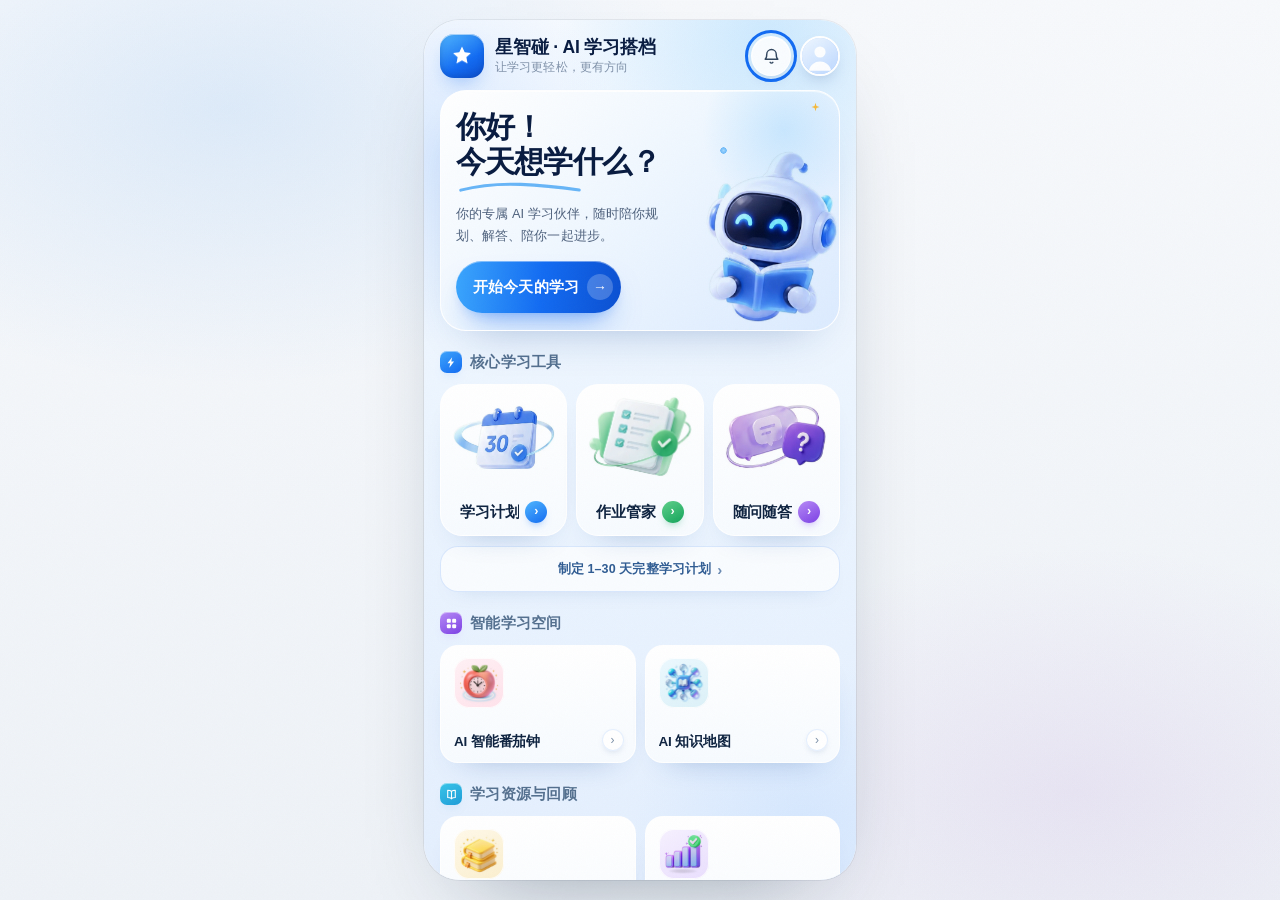
==== commit 63ce63dd: "部署：首页 UI 改版 + 学习计划页 UI 优化（871856 B / fa2627a6）" ====
--- a/index.html
+++ b/index.html
@@ -464,8 +464,33 @@
   .send:active{transform:scale(.93)}
   .send:disabled{opacity:.4;cursor:not-allowed;animation:none;box-shadow:none}
 
+  .lib-tools{flex:none;display:flex;flex-direction:column;gap:8px;
+    padding:calc(var(--sat) + 78px) 16px 0}
+  .lib-search{position:relative;display:flex;align-items:center}
+  .lib-search svg{position:absolute;left:13px;width:16px;height:16px;fill:none;
+    stroke:var(--faint);stroke-width:2;stroke-linecap:round;pointer-events:none}
+  .lib-search input{width:100%;height:42px;border-radius:var(--r-pill);
+    border:1px solid var(--line);background:var(--card);color:var(--ink);
+    padding:0 14px 0 36px;font-size:16px;line-height:1.2;outline:none;
+    -webkit-appearance:none;appearance:none;transition:border-color .2s var(--ease),box-shadow .2s var(--ease)}
+  .lib-search input::placeholder{color:var(--faint)}
+  .lib-search input:focus{border-color:rgba(18,107,242,.42);box-shadow:0 0 0 3px rgba(18,107,242,.10)}
+  .lib-search input::-webkit-search-cancel-button{-webkit-appearance:none}
+  .lib-chips{display:flex;gap:7px;overflow-x:auto;overscroll-behavior-x:contain;
+    padding:1px 0 3px;scrollbar-width:none;-webkit-overflow-scrolling:touch}
+  .lib-chips::-webkit-scrollbar{display:none}
+  .lib-chip{flex:none;min-height:38px;padding:0 15px;border-radius:var(--r-pill);
+    border:1px solid var(--line);background:var(--card);color:var(--sub);
+    font-size:var(--t-small);font-weight:600;white-space:nowrap;cursor:pointer;
+    display:inline-flex;align-items:center;transition:transform .16s var(--ease),background .2s var(--ease)}
+  .lib-chip.on{background:linear-gradient(152deg,#1677F2,#0E5FD8);color:#fff;border-color:transparent;
+    box-shadow:0 10px 20px -14px rgba(18,107,242,.72)}
+  .lib-chip:active{transform:scale(.97)}
+  .lib-empty-filter{padding:34px 10px;text-align:center;color:var(--sub);
+    font-size:var(--t-body);line-height:1.75}
+  .lib-empty-filter .lib-btn{margin-top:12px}
   .lib-list{flex:1;min-height:0;overflow-y:auto;overscroll-behavior:contain;
-    padding:74px 16px 16px;padding-top:calc(var(--sat) + 74px);
+    padding:10px 16px 16px;
     display:flex;flex-direction:column;gap:11px}
 
 .lib-item{flex:0 0 auto;position:relative;overflow:hidden;border-radius:var(--r-md);
@@ -788,6 +813,143 @@
   .xz-row2{display:grid;grid-template-columns:1fr 1fr;gap:10px}
   .xz-tip{margin:10px 0 0;font-size:11.5px;line-height:1.6;color:#7E90A8}
   .xz-foot{display:flex;gap:8px;margin-top:16px}
+
+  /* ===== 学习计划二级页（只作用于 #screen-plans / #screen-plan，作业管家不受影响） ===== */
+  #screen-plans,#screen-plan{background:
+      radial-gradient(72% 34% at 82% -4%, rgba(45,168,251,.16) 0%, rgba(45,168,251,0) 62%),
+      radial-gradient(58% 28% at 0% 8%, rgba(126,180,255,.16) 0%, rgba(126,180,255,0) 60%),
+      linear-gradient(178deg,#F7FBFF 0%,#EDF5FF 52%,#E6F0FE 100%)}
+  #screen-plans .chat-head,#screen-plan .chat-head{border:1px solid rgba(255,255,255,.96);
+    border-radius:18px;box-shadow:0 14px 30px -26px rgba(20,70,140,.5),inset 0 1px 0 #fff}
+  #screen-plans .chat-head h2,#screen-plan .chat-head h2{font-size:17.5px;font-weight:800;color:#0E2340}
+  #screen-plans .lib-count,#screen-plan .lib-count{padding:4px 9px;border-radius:999px;
+    background:rgba(18,107,242,.08);color:#0B4FD1;font-size:11.5px;font-weight:700;
+    font-variant-numeric:tabular-nums}
+  #screen-plans .xz-wrap,#screen-plan .xz-wrap{padding-top:12px}
+
+  /* —— 我的计划：列表卡 —— */
+  #screen-plans .xz-list{gap:10px}
+  #screen-plans .xz-plan{position:relative;display:flex;flex-direction:column;gap:10px;
+    padding:15px 15px 14px;border-radius:20px;text-align:left;cursor:pointer;font-family:inherit;
+    border:1px solid rgba(255,255,255,.96);
+    background:linear-gradient(180deg,#FFFFFF 0%,#F8FBFF 100%);
+    box-shadow:0 16px 32px -26px rgba(22,72,146,.5),inset 0 1px 0 #fff;
+    transition:transform .2s var(--ease),box-shadow .24s var(--ease)}
+  #screen-plans .xz-plan:active{transform:scale(.99)}
+  .xzp-top{display:flex;align-items:flex-start;gap:10px}
+  .xzp-tx{display:block;min-width:0;flex:1}
+  #screen-plans .xz-plan b{display:-webkit-box;-webkit-line-clamp:2;-webkit-box-orient:vertical;
+    overflow:hidden;font-size:16px;font-weight:800;color:#0E2340;line-height:1.35;letter-spacing:-.005em}
+  .xzp-period{display:block;margin-top:4px;font-size:12px;color:#5E7590;letter-spacing:.01em;
+    font-variant-numeric:tabular-nums}
+  .xzp-state{flex:none;font-size:11px;font-weight:700;padding:4px 9px;border-radius:999px;
+    background:rgba(18,107,242,.10);color:#0B4FD1;white-space:nowrap}
+  .xzp-state.done{background:rgba(18,164,90,.12);color:#0E7A43}
+  .xzp-state.none{background:rgba(120,140,165,.13);color:#5E7590}
+  .xzp-bar{display:block;height:8px;border-radius:999px;background:rgba(18,107,242,.10);overflow:hidden}
+  .xzp-bar i{display:block;height:100%;border-radius:999px;
+    background:linear-gradient(90deg,#4FB0FF,#126BF2);transition:width .45s var(--ease)}
+  .xzp-foot{display:flex;align-items:baseline;justify-content:space-between;gap:8px;
+    font-size:11.5px;color:#6B7E97;letter-spacing:.01em}
+  .xzp-foot b{font-size:13.5px;font-weight:800;color:#126BF2;font-variant-numeric:tabular-nums}
+  .xzp-empty{padding:36px 20px 32px;border-radius:22px;text-align:center;
+    background:rgba(255,255,255,.74);border:1px solid rgba(18,107,242,.10);
+    box-shadow:0 16px 32px -28px rgba(22,72,146,.5)}
+  .xzp-empty svg{width:46px;height:46px;color:#A9C0D8}
+  .xzp-empty b{display:block;margin-top:12px;font-size:15px;font-weight:800;color:#0E2340}
+  .xzp-empty p{margin:6px 0 0;font-size:12.5px;line-height:1.7;color:#6B7E97}
+  .xzp-empty button{margin-top:16px;min-height:46px;padding:0 22px;border:0;border-radius:999px;
+    cursor:pointer;font-family:inherit;font-size:13.5px;font-weight:700;color:#fff;
+    background:linear-gradient(96deg,#3AA6FD 0%,#126BF2 52%,#0B4FD1 100%);
+    box-shadow:0 14px 26px -16px rgba(18,107,242,.65),inset 0 1px 0 rgba(255,255,255,.35)}
+
+  /* —— 计划详情：概览卡 —— */
+  #screen-plan .xz-wrap{gap:12px}
+  #screen-plan .xz-plan-head{padding:16px 15px 14px;border-radius:20px;gap:12px;
+    border:1px solid rgba(255,255,255,.96);
+    background:linear-gradient(180deg,#FFFFFF 0%,#F7FBFF 100%);
+    box-shadow:0 18px 36px -28px rgba(22,72,146,.5),inset 0 1px 0 #fff}
+  .xzp-stats{display:grid;grid-template-columns:repeat(3,minmax(0,1fr));gap:8px}
+  .xzp-stat{padding:10px 6px 9px;border-radius:14px;text-align:center;
+    background:rgba(18,107,242,.045);border:1px solid rgba(18,107,242,.08)}
+  .xzp-stat b{display:block;font-size:19px;font-weight:800;color:#0E2340;line-height:1.15;
+    font-variant-numeric:tabular-nums}
+  .xzp-stat span{display:block;margin-top:3px;font-size:10px;font-weight:600;color:#6B7E97;
+    white-space:nowrap}
+  .xzp-stat.green{background:rgba(18,164,90,.07);border-color:rgba(18,164,90,.13)}
+  .xzp-stat.green b{color:#0E7A43}
+  .xzp-stat.violet{background:rgba(123,63,228,.06);border-color:rgba(123,63,228,.11)}
+  .xzp-stat.violet b{color:#5B2EA8}
+  .xzp-prog{display:flex;align-items:center;gap:10px}
+  #screen-plan .xzp-prog .xz-bar.big{flex:1;height:9px}
+  .xzp-prog>b{flex:none;font-size:13px;font-weight:800;color:#126BF2;
+    font-variant-numeric:tabular-nums}
+  #screen-plan .xz-plan-sub{font-size:12px;color:#5E7590}
+  #screen-plan .xz-plan-acts{gap:8px}
+  #screen-plan .xz-plan-acts .pill{display:inline-flex;align-items:center;justify-content:center;
+    gap:5px;height:40px;min-height:40px;padding:0 14px;border-radius:999px;font-family:inherit;
+    font-size:12.5px;font-weight:700;cursor:pointer;white-space:nowrap;flex:none;
+    border:1px solid rgba(18,107,242,.16);background:rgba(255,255,255,.9);color:#1E4E8C}
+  #screen-plan .xz-plan-acts .pill svg{width:15px;height:15px;flex:none}
+  #screen-plan .xz-plan-acts .xzp-primary{border:0;color:#fff;
+    background:linear-gradient(96deg,#3AA6FD 0%,#126BF2 52%,#0B4FD1 100%);
+    box-shadow:0 12px 22px -14px rgba(18,107,242,.7),inset 0 1px 0 rgba(255,255,255,.35)}
+  #screen-plan .xz-plan-acts .pill:active{transform:scale(.97)}
+  #screen-plan .xz-plan-acts .ghost-danger{border-color:rgba(229,72,77,.28);color:#C0362C;
+    background:rgba(229,72,77,.05)}
+
+  /* —— 计划详情：每日分组与任务 —— */
+  #screen-plan .xz-day{gap:9px;margin-top:6px}
+  #screen-plan .xz-day h3{display:flex;align-items:center;gap:7px;margin:9px 2px 0;
+    font-size:12px;font-weight:700;color:#5A6B80;letter-spacing:0}
+  .xzd-idx{font-size:12px;font-weight:800;color:#0E2340}
+  .xzd-date{font-weight:600;color:#6B7E97;font-variant-numeric:tabular-nums}
+  .xzd-today{font-style:normal;font-size:10px;font-weight:700;color:#0B4FD1;
+    background:rgba(18,107,242,.10);padding:2px 7px;border-radius:999px}
+  .xzd-n{margin-left:auto;font-size:10.5px;font-weight:600;color:#8FA0B3;
+    font-variant-numeric:tabular-nums}
+  #screen-plan .xz-item{padding:12px;border-radius:16px;gap:11px;
+    background:rgba(255,255,255,.96);border:1px solid rgba(18,107,242,.09);
+    box-shadow:0 10px 22px -20px rgba(20,70,140,.5)}
+  #screen-plan .xz-item.done{opacity:1;background:rgba(247,252,249,.96);
+    border-color:rgba(18,164,90,.18)}
+  #screen-plan .xz-check{position:relative;width:26px;height:26px;border-width:1.8px}
+  #screen-plan .xz-check::after{content:"";position:absolute;inset:-9px;border-radius:50%}
+  #screen-plan .xz-main b{font-size:14.5px}
+  #screen-plan .xz-meta i{font-size:10.8px;padding:2px 7px}
+  #screen-plan .xz-go{min-height:36px;padding:7px 13px;font-size:12px}
+
+  @media (max-width:359px){
+    #screen-plans .xz-plan{padding:14px 13px 13px}
+    #screen-plans .xz-plan b{font-size:15px}
+    .xzp-stat b{font-size:17px}
+    /* 窄屏：主操作独占一行，次要操作两列并排，文字不再被挤断 */
+    #screen-plan .xz-plan-acts{display:grid;grid-template-columns:1fr 1fr;gap:8px;align-items:start}
+    #screen-plan .xz-plan-acts .xzp-primary{grid-column:1/-1}
+    #screen-plan .xz-plan-acts .pill{padding:0 10px;font-size:12px}
+  }
+
+  /* 完整计划填写弹窗：只统一配色与圆角，不改栅格、间距与校验逻辑（表单布局修复必须保留） */
+  #planbatchDialog{border-radius:22px;border:1px solid rgba(255,255,255,.98);
+    background:linear-gradient(180deg,#FFFFFF 0%,#F8FBFF 100%);
+    box-shadow:0 30px 70px -30px rgba(16,56,110,.45)}
+  #planbatchDialog .pb-head h2{font-size:19px;font-weight:800;color:#0E2340;letter-spacing:-.01em}
+  #planbatchDialog .pb-head small{font-size:11px;font-weight:700;color:#0B4FD1;
+    background:rgba(18,107,242,.10);padding:3px 9px;border-radius:999px}
+  #planbatchDialog .pb-head button{color:#7C90A8;border-radius:50%}
+  #planbatchDialog .pb-intro,#planbatchDialog .pb-help{font-size:12.5px;color:#6B7E97}
+  #planbatchDialog label{font-size:13.5px;font-weight:700;color:#3F5A78}
+  #planbatchDialog input,#planbatchDialog textarea{border-color:rgba(18,107,242,.16);
+    background:#fff;color:#0E2340}
+  #planbatchDialog input:focus,#planbatchDialog textarea:focus{outline:none;
+    border-color:rgba(18,107,242,.45);box-shadow:0 0 0 3px rgba(18,107,242,.10)}
+  #planbatchDialog .pb-status{background:rgba(18,107,242,.07);color:#1E4E8C;font-weight:600}
+  #planbatchDialog progress{accent-color:#1677F2}
+  #planbatchDialog .pb-actions button{border-radius:999px;font-weight:700;color:#1E4E8C;
+    border-color:rgba(18,107,242,.18);background:rgba(255,255,255,.92)}
+  #planbatchDialog .pb-actions .pb-primary{border:0;color:#fff;
+    background:linear-gradient(96deg,#3AA6FD 0%,#126BF2 52%,#0B4FD1 100%);
+    box-shadow:0 14px 26px -16px rgba(18,107,242,.7)}
   .xz-foot .pill{flex:1;min-height:46px;justify-content:center}
   .xz-draft{display:flex;flex-direction:column;gap:9px;max-height:46vh;overflow-y:auto;margin-top:10px}
   .xz-draft-row{display:flex;flex-direction:column;gap:7px;padding:10px;border-radius:14px;
@@ -1520,7 +1682,7 @@
 <!-- PLANBATCH:INSTALLED -->
 <style>
 /* Scoped to the optional complete-plan dialog and its entry buttons. */
-.pb-dialog{box-sizing:border-box;width:min(600px,calc(100vw - 24px));max-height:calc(100dvh - 32px);padding:22px;border:1px solid #dce4ed;border-radius:24px;color:#183249;background:#fbfdff;box-shadow:0 24px 80px #19375033;overflow:auto;font-family:inherit}.pb-dialog::backdrop{background:#152c4859;backdrop-filter:blur(5px)}.pb-head{display:flex;align-items:center;justify-content:space-between;gap:12px}.pb-head h2{font-size:21px;margin:0}.pb-head small{font-size:13px;color:#64758b;white-space:nowrap}.pb-head button{font-size:26px;border:0;background:transparent;color:#64758b;cursor:pointer}.pb-intro,.pb-help{font-size:13px;line-height:1.75;color:#64758b}.pb-dialog label{display:block;font-size:14px;font-weight:600}.pb-dialog textarea,.pb-dialog input{box-sizing:border-box;display:block;width:100%;margin:8px 0 14px;padding:11px 12px;border:1px solid #d5e0ec;border-radius:13px;background:white;color:#16324b;font:inherit}.pb-dialog textarea{resize:vertical}.pb-fields{display:grid;grid-template-columns:1fr 1.1fr 1fr;gap:12px}.pb-status{padding:12px;border-radius:14px;background:#edf5ff;color:#20599a;font-size:14px;line-height:1.6}.pb-dialog progress{width:100%;height:11px;accent-color:#0879ed}.pb-actions{display:flex;flex-wrap:wrap;gap:10px;margin-top:16px}.pb-actions button,.pb-entry{padding:10px 15px;border:1px solid #d4e0ed;border-radius:999px;background:white;color:#1668bc;font:inherit;font-size:14px;cursor:pointer}.pb-actions .pb-primary{background:#0879ed;border-color:#0879ed;color:white}.pb-actions button:disabled{opacity:.55;cursor:wait}.pb-entry{display:block;margin:12px auto}.pb-dialog pre{font-size:12px;line-height:1.7;white-space:pre-wrap;overflow-wrap:anywhere;max-height:200px;overflow:auto}.pb-dialog [hidden]{display:none!important}.pb-dialog :focus-visible,.pb-entry:focus-visible{outline:3px solid #80baff;outline-offset:3px}@media(max-width:380px){.pb-dialog{padding:16px}.pb-fields{grid-template-columns:1fr 1fr}.pb-fields label:last-child{grid-column:1/-1}}
+.pb-dialog{box-sizing:border-box;width:min(600px,calc(100vw - 24px));max-height:calc(100dvh - 32px);padding:22px;border:1px solid #dce4ed;border-radius:24px;color:#183249;background:#fbfdff;box-shadow:0 24px 80px #19375033;overflow:auto;font-family:inherit}.pb-dialog::backdrop{background:#152c4859;backdrop-filter:blur(5px)}.pb-head{display:flex;align-items:center;justify-content:space-between;gap:12px}.pb-head h2{display:flex;align-items:baseline;flex-wrap:wrap;gap:6px;font-size:21px;margin:0}.pb-head small{font-size:13px;color:#64758b;white-space:nowrap}.pb-head button{flex:0 0 44px;min-height:44px;font-size:26px;border:0;background:transparent;color:#64758b;cursor:pointer}.pb-intro,.pb-help{font-size:13px;line-height:1.75;color:#64758b;margin:12px 0}.pb-dialog label{display:flex;flex-direction:column;gap:8px;min-width:0;font-size:14px;font-weight:600}.pb-dialog textarea,.pb-dialog input{box-sizing:border-box;display:block;width:100%;min-height:46px;margin:0;padding:11px 12px;border:1px solid #d5e0ec;border-radius:13px;background:white;color:#16324b;font:inherit}.pb-dialog textarea{resize:vertical}.pb-fields{display:grid;grid-template-columns:repeat(3,minmax(0,1fr));gap:16px 12px;margin:16px 0}.pb-status{padding:12px;border-radius:14px;background:#edf5ff;color:#20599a;font-size:14px;line-height:1.6}.pb-dialog progress{width:100%;height:11px;accent-color:#0879ed}.pb-actions{display:flex;flex-wrap:wrap;gap:10px;margin-top:16px}.pb-actions button,.pb-entry{padding:10px 15px;border:1px solid #d4e0ed;border-radius:999px;background:white;color:#1668bc;font:inherit;font-size:14px;cursor:pointer}.pb-actions .pb-primary{background:#0879ed;border-color:#0879ed;color:white}.pb-actions button:disabled{opacity:.55;cursor:wait}.pb-entry{display:block;margin:12px auto}.pb-dialog pre{font-size:12px;line-height:1.7;white-space:pre-wrap;overflow-wrap:anywhere;max-height:200px;overflow:auto}.pb-dialog [hidden]{display:none!important}.pb-dialog :focus-visible,.pb-entry:focus-visible{outline:3px solid #80baff;outline-offset:3px}@media(max-width:380px){.pb-dialog{padding:16px}.pb-fields{grid-template-columns:1fr 1fr}.pb-fields label:last-child{grid-column:1/-1}}
 
 </style>
 <style>
@@ -1533,11 +1695,8 @@
     .pb-dialog{width:calc(100vw - 20px);padding:16px;border-radius:20px;
       max-height:calc(90vh - 20px);max-height:calc(100dvh - 20px)}
     .pb-dialog textarea,.pb-dialog input{font-size:16px}
-    .pb-fields{grid-template-columns:1fr 1fr;gap:10px}
-    .pb-fields>label:nth-child(1){order:1}
-    .pb-fields>label:nth-child(3){order:2}
-    .pb-fields>label:nth-child(2){order:3;grid-column:1/-1}
-    .pb-fields>label:last-child{grid-column:auto}
+    .pb-fields{grid-template-columns:repeat(2,minmax(0,1fr));gap:16px 10px}
+    .pb-fields>label:last-child{grid-column:1/-1}
     .pb-head h2{font-size:19px}
     .pb-intro,.pb-help{font-size:12.5px;line-height:1.65}
     .pb-actions button{padding:11px 16px;min-height:44px}
@@ -1549,7 +1708,15 @@
     --hp-blue:#126BF2; --hp-blue-2:#2DA8FB; --hp-ink:#081B40; --hp-ink-2:#4E617D; --hp-ink-3:#7B8CA6;
     --hp-line:rgba(18,107,242,.10); --hp-soft:#F3F8FE;
   }
-  #screen-home{background:
+  /* 首页设计变量：只作用于 #screen-home，不改全站设计系统 */
+  #screen-home{
+    --h-gap:9px;
+    --h-r:22px;
+    --h-r-sm:18px;
+    --h-card:linear-gradient(180deg,#FFFFFF 0%,#F7FBFF 100%);
+    --h-sh:0 16px 32px -24px rgba(22,72,146,.42),inset 0 1px 0 #fff;
+    --h-sh-hi:0 22px 40px -24px rgba(22,72,146,.5),inset 0 1px 0 #fff;
+    background:
       radial-gradient(80% 42% at 80% 2%, rgba(45,168,251,.20) 0%, rgba(45,168,251,0) 62%),
       radial-gradient(70% 36% at 4% 16%, rgba(126,180,255,.22) 0%, rgba(126,180,255,0) 60%),
       radial-gradient(60% 30% at 88% 94%, rgba(150,196,255,.20) 0%, rgba(150,196,255,0) 66%),
@@ -1589,132 +1756,123 @@
   .hp-avatar::after{content:"";position:absolute;inset:-4px;border-radius:50%}
   .hp-avatar:active{transform:scale(.94)}
 
-  /* Hero 主视觉 */
-  .hp-hero{position:relative;margin-top:12px;padding:17px 14px 15px;border-radius:26px;min-height:200px;
-    background:linear-gradient(140deg,#FFFFFF 0%,#EEF7FF 44%,#DCEBFF 100%);
+  /* Hero 主视觉：文字列与插画列分区，插画不再压住标题与按钮 */
+  .hp-hero{position:relative;margin-top:12px;padding:18px 15px 17px;border-radius:26px;
+    min-height:198px;overflow:hidden;
+    background:linear-gradient(140deg,#FFFFFF 0%,#EFF7FF 46%,#DCEBFF 100%);
     border:1px solid rgba(255,255,255,.95);
-    box-shadow:0 24px 48px -30px rgba(22,72,146,.45),inset 0 1px 0 #fff}
+    box-shadow:0 22px 44px -30px rgba(22,72,146,.42),inset 0 1px 0 #fff}
   .hp-hero::before{content:"";position:absolute;right:-30px;top:-46px;width:170px;height:170px;border-radius:50%;
-    background:radial-gradient(circle,rgba(45,168,251,.16) 0%,rgba(45,168,251,0) 68%);pointer-events:none}
-  .hp-hero-text{position:relative;z-index:2;padding-right:126px}
-  .hp-h1{margin:0;font-size:clamp(24px,7vw,30px);line-height:1.24;font-weight:800;letter-spacing:-.02em;color:var(--hp-ink)}
-  .hp-swoosh{display:block;width:128px;height:12px;margin:2px 0 0 2px;color:#5FB1F7;opacity:.95}
-  .hp-lead{margin:9px 0 0;font-size:12.5px;line-height:1.72;color:var(--hp-ink-2);letter-spacing:.005em}
+    background:radial-gradient(circle,rgba(45,168,251,.18) 0%,rgba(45,168,251,0) 68%);pointer-events:none}
+  .hp-hero-text{position:relative;z-index:2;padding-right:156px}
+  .hp-h1{margin:0;font-size:clamp(24px,7.1vw,30px);line-height:1.17;font-weight:800;
+    letter-spacing:-.028em;color:var(--hp-ink)}
+  .hp-swoosh{display:block;width:124px;height:11px;margin:3px 0 0 2px;color:#5FB1F7;opacity:.95}
+  .hp-lead{margin:10px 0 0;font-size:12.8px;line-height:1.68;color:var(--hp-ink-2);letter-spacing:.005em}
   .hp-cta{position:relative;z-index:2;display:inline-flex;align-items:center;gap:8px;
-    margin:13px 0 0;padding:0 8px 0 16px;height:50px;border:0;border-radius:999px;cursor:pointer;
+    margin:15px 0 0;padding:0 8px 0 17px;height:52px;border:0;border-radius:999px;cursor:pointer;
     font-family:inherit;font-size:15px;font-weight:700;letter-spacing:.01em;color:#fff;white-space:nowrap;
     background:linear-gradient(96deg,#3AA6FD 0%,#126BF2 52%,#0B4FD1 100%);
-    box-shadow:0 16px 30px -14px rgba(18,107,242,.6),0 6px 14px -8px rgba(18,107,242,.45),
+    box-shadow:0 18px 32px -14px rgba(18,107,242,.58),0 6px 14px -8px rgba(18,107,242,.42),
       inset 0 1px 0 rgba(255,255,255,.4);
     transition:transform .18s var(--ease),box-shadow .25s var(--ease)}
   .hp-cta:active{transform:scale(.975);box-shadow:0 10px 20px -14px rgba(18,107,242,.6)}
   .hp-cta-go{width:26px;height:26px;flex:none;border-radius:50%;display:grid;place-items:center;
     background:rgba(255,255,255,.22);font-size:14px;font-weight:600;line-height:1}
-  .hp-hero-art{position:absolute;right:0;top:0;bottom:0;width:150px;pointer-events:none}
-  .hp-mascot{position:absolute;right:0;bottom:2px;width:140px;height:auto;
+  .hp-hero-art{position:absolute;right:1px;top:0;bottom:0;width:148px;pointer-events:none}
+  .hp-mascot{position:absolute;right:0;bottom:0;width:142px;height:auto;
     mix-blend-mode:multiply;animation:hpFloat 6.5s ease-in-out infinite}
   @keyframes hpFloat{0%,100%{transform:translateY(0)}50%{transform:translateY(-5px)}}
-  .hp-bubble{position:absolute;right:108px;top:2px;z-index:3;
-    padding:6px 10px;border-radius:13px 13px 13px 4px;background:rgba(255,255,255,.97);
-    font-size:10.5px;line-height:1.5;font-weight:600;color:#43607F;white-space:nowrap;text-align:left;
-    box-shadow:0 10px 20px -14px rgba(20,70,140,.5),inset 0 0 0 1px rgba(255,255,255,.9)}
-  .hp-float{position:absolute;z-index:2;pointer-events:none;display:grid;place-items:center;
-    border-radius:10px;background:rgba(255,255,255,.97);
-    box-shadow:0 10px 18px -12px rgba(20,70,140,.6),inset 0 0 0 1px rgba(255,255,255,.95)}
-  .hp-float svg{width:60%;height:60%}
-  .hp-f1{right:128px;top:88px;width:32px;height:32px;color:#fff;transform:rotate(-6deg);
-    background:linear-gradient(150deg,#63BAFF,#2D7FF0);
-    box-shadow:0 12px 20px -10px rgba(45,127,240,.75),inset 0 1px 0 rgba(255,255,255,.5);
-    animation:hpFloat2 7s ease-in-out infinite}
-  .hp-f2{right:-2px;top:44px;width:27px;height:27px;color:#fff;transform:rotate(8deg);z-index:0;
-    background:linear-gradient(150deg,#8FCFFF,#3E8EF2);
-    box-shadow:0 12px 20px -10px rgba(45,127,240,.6),inset 0 1px 0 rgba(255,255,255,.45);
-    animation:hpFloat2 8.4s ease-in-out infinite reverse}
-  .hp-f3{right:20px;top:8px;width:15px;height:15px;color:#F5B93A;
+  /* 装饰只保留一颗星与两点微光，避免与标题抢位置 */
+  .hp-float{position:absolute;z-index:2;pointer-events:none;display:grid;place-items:center}
+  .hp-float svg{width:100%;height:100%}
+  .hp-f1{right:16px;top:10px;width:15px;height:15px;color:#F5B93A;
     animation:hpFloat2 6s ease-in-out infinite}
-  .hp-f4{right:2px;top:-7px;width:30px;height:30px;color:#fff;transform:rotate(10deg);
-    background:linear-gradient(150deg,#C09CFA,#7B3FE4);
-    box-shadow:0 12px 20px -10px rgba(124,58,237,.65),inset 0 1px 0 rgba(255,255,255,.45);
-    animation:hpFloat2 7.6s ease-in-out infinite reverse}
   @keyframes hpFloat2{0%,100%{translate:0 0}50%{translate:0 -6px}}
   .hp-spark{position:absolute;z-index:2;border-radius:50%;pointer-events:none;
     background:radial-gradient(circle,#8FD0FF 0%,#4EA9F5 60%,rgba(78,169,245,0) 72%)}
-  .hp-s1{right:118px;top:44px;width:7px;height:7px;opacity:.8}
-  .hp-s2{right:150px;top:150px;width:5px;height:5px;opacity:.65}
-  .hp-s3{right:66px;top:170px;width:4px;height:4px;opacity:.55}
-
-  /* 区块标题 */
-  .hp-block{margin-top:15px}
+  .hp-s1{right:112px;top:56px;width:7px;height:7px;opacity:.8}
+  .hp-s2{right:92px;top:154px;width:5px;height:5px;opacity:.6}
+
+  /* 区块标题：比卡片标题更轻，让功能本身成为主角 */
+  .hp-block{margin-top:20px}
   .hp-sec-head{display:flex;align-items:center;justify-content:space-between;gap:8px}
-  .hp-sec-head h2{display:flex;align-items:center;gap:9px;margin:0;min-width:0;
-    font-size:18.5px;font-weight:800;letter-spacing:-.01em;color:var(--hp-ink);white-space:nowrap}
-  .hp-ic{width:28px;height:28px;flex:none;border-radius:9px;display:grid;place-items:center;color:#fff;
+  .hp-sec-head h2{display:flex;align-items:center;gap:8px;margin:0;min-width:0;
+    font-size:14.5px;font-weight:700;letter-spacing:.02em;color:#54708F;white-space:nowrap}
+  .hp-ic{width:22px;height:22px;flex:none;border-radius:7px;display:grid;place-items:center;color:#fff;
     background:linear-gradient(150deg,#3EA6FD,#126BF2);
-    box-shadow:0 8px 16px -10px rgba(18,107,242,.6),inset 0 1px 0 rgba(255,255,255,.45)}
-  .hp-ic svg{width:16px;height:16px}
+    box-shadow:0 6px 12px -8px rgba(18,107,242,.6),inset 0 1px 0 rgba(255,255,255,.45)}
+  .hp-ic svg{width:13px;height:13px}
   .hp-ic-violet{background:linear-gradient(150deg,#B78BF6,#7B3FE4);
-    box-shadow:0 8px 16px -10px rgba(124,58,237,.55),inset 0 1px 0 rgba(255,255,255,.45)}
+    box-shadow:0 6px 12px -8px rgba(124,58,237,.55),inset 0 1px 0 rgba(255,255,255,.45)}
   .hp-ic-teal{background:linear-gradient(150deg,#38C6E9,#1D9BD8);
-    box-shadow:0 8px 16px -10px rgba(29,125,196,.55),inset 0 1px 0 rgba(255,255,255,.45)}
-
-  /* 三张核心功能卡 */
-  .hp-scenes{margin-top:10px;display:grid;grid-template-columns:repeat(3,minmax(0,1fr));gap:8px}
-  #screen-home .scene-card{position:relative;display:flex;flex-direction:column;min-height:0;
-    padding:10px 11px 10px;height:132px;border-radius:20px;cursor:pointer;
-    border:1px solid rgba(255,255,255,.96);
-    box-shadow:0 14px 28px -22px rgba(22,72,146,.55),inset 0 1px 0 #fff}
-  #screen-home .scene-card::before{content:"";position:absolute;inset:0;border-radius:inherit;pointer-events:none;
-    background:linear-gradient(180deg,rgba(255,255,255,.55) 0%,rgba(255,255,255,0) 46%)}
-  #screen-home .scene-card.s1{background:linear-gradient(168deg,#F0F7FF 0%,#E4F0FF 62%,#D9E9FF 100%)}
-  #screen-home .scene-card.s2{background:linear-gradient(168deg,#F2FBF6 0%,#E5F8ED 62%,#D9F2E4 100%)}
-  #screen-home .scene-card.s3{background:linear-gradient(168deg,#F7F2FF 0%,#EEE6FE 62%,#E6DBFD 100%)}
-  #screen-home .scene-card:active{transform:scale(.985)}
-  #screen-home .scene-card .art{position:relative;display:block;width:78px;height:70px;
-    object-fit:contain;object-position:center bottom;margin:-2px 0 auto -2px;
-    mix-blend-mode:multiply;pointer-events:none}
-  .sc-row{position:relative;z-index:2;display:flex;align-items:center;gap:5px;margin-top:6px}
-  #screen-home .scene-card h2{margin:0;flex:1;min-width:0;font-size:14px;font-weight:800;color:#12294A;
+    box-shadow:0 6px 12px -8px rgba(29,125,196,.55),inset 0 1px 0 rgba(255,255,255,.45)}
+
+  /* 核心功能卡：同一套材质，只有顶部一层很淡的部位色 */
+  .hp-scenes{margin-top:11px;display:grid;grid-template-columns:repeat(3,minmax(0,1fr));gap:var(--h-gap)}
+  #screen-home .scene-card{position:relative;display:flex;flex-direction:column;height:152px;
+    padding:11px 11px 12px;border-radius:var(--h-r);cursor:pointer;overflow:hidden;
+    border:1px solid rgba(255,255,255,.96);background:var(--h-card);box-shadow:var(--h-sh);
+    transition:transform .2s var(--ease),box-shadow .24s var(--ease)}
+  #screen-home .scene-card::before{display:none}
+  #screen-home .scene-card::after{content:"";position:absolute;inset:0;border-radius:inherit;
+    pointer-events:none;background:radial-gradient(132% 78% at 50% -8%,var(--tint) 0%,rgba(255,255,255,0) 72%)}
+  #screen-home .scene-card.s1{--tint:rgba(45,168,251,.17)}
+  #screen-home .scene-card.s2{--tint:rgba(18,164,90,.15)}
+  #screen-home .scene-card.s3{--tint:rgba(123,63,228,.14)}
+  #screen-home .scene-card:active{transform:scale(.985);box-shadow:var(--h-sh-hi)}
+  #screen-home .scene-card .art{position:relative;z-index:1;flex:1;min-height:0;width:100%;height:auto;
+    object-fit:contain;object-position:center;mix-blend-mode:multiply;pointer-events:none}
+  .sc-row{position:relative;z-index:2;display:flex;align-items:center;gap:6px;margin-top:9px}
+  #screen-home .scene-card h2{margin:0;flex:1;min-width:0;font-size:15px;font-weight:800;color:#0E2340;
     letter-spacing:-.01em;white-space:nowrap;overflow:hidden;text-overflow:ellipsis}
-  .sc-go{width:21px;height:21px;flex:none;border-radius:50%;display:grid;place-items:center;
-    font-size:13px;font-weight:600;line-height:1;padding-bottom:1px;color:#fff}
+  .sc-go{width:22px;height:22px;flex:none;border-radius:50%;display:grid;place-items:center;
+    font-size:12.5px;font-weight:600;line-height:1;padding-bottom:1px;color:#fff}
   .s1 .sc-go{background:linear-gradient(150deg,#4FB6FE,#126BF2);box-shadow:0 5px 10px -5px rgba(18,107,242,.6)}
   .s2 .sc-go{background:linear-gradient(150deg,#5FD08A,#12A45A);box-shadow:0 5px 10px -5px rgba(18,164,90,.6)}
   .s3 .sc-go{background:linear-gradient(150deg,#B78BF6,#7B3FE4);box-shadow:0 5px 10px -5px rgba(124,58,237,.6)}
 
-  /* 完整计划入口：首页只保留一行低权重提示，避免与卡片抢视线 */
-  #screen-home .entry-slot{display:flex;justify-content:center;margin-top:4px}
-  #screen-home .entry-slot .pb-entry{margin:0!important;width:auto;max-width:100%;
-    padding:6px 10px!important;min-height:32px;text-align:center;
-    font-size:10.5px!important;font-weight:500;color:#8CA0B6;
-    background:none!important;border:0!important;border-radius:0!important}
-  #screen-home .entry-slot .pb-entry:active{color:#126BF2;background:rgba(18,107,242,.06)!important}
-
-  /* 智能学习空间 / 学习资源与回顾：双卡 */
-  .hp-duo{margin-top:10px;display:grid;grid-template-columns:1fr 1fr;gap:8px}
-  .duo-card{position:relative;display:flex;align-items:center;gap:9px;min-width:0;
-    padding:10px 12px;min-height:66px;border-radius:20px;cursor:pointer;
-    border:1px solid rgba(255,255,255,.96);
-    box-shadow:0 14px 28px -22px rgba(22,72,146,.55),inset 0 1px 0 #fff}
-  .duo-card:active{transform:scale(.985)}
-  .duo-card.d-pomo{background:linear-gradient(150deg,#FFF4F7 0%,#FFE9F0 52%,#E9F3FF 100%)}
-  .duo-card.d-kmap{background:linear-gradient(150deg,#F0FAFF 0%,#E6F7FB 52%,#DDF4F0 100%)}
-  .duo-card.d-lib{background:linear-gradient(150deg,#FFFAEC 0%,#FFF4D8 60%,#FDEFCA 100%)}
-  .duo-card.d-rv{background:linear-gradient(150deg,#F7F3FF 0%,#EFE8FE 60%,#E7DDFD 100%)}
-  .duo-art{width:46px;height:46px;flex:none}
-  .duo-img{width:100%;height:100%;display:block;object-fit:contain;
+  /* 完整计划入口：安静的整行入口，不再是一行灰色说明字 */
+  #screen-home .entry-slot{display:flex;margin-top:10px}
+  #screen-home .entry-slot .pb-entry{margin:0!important;display:flex;align-items:center;justify-content:center;
+    gap:6px;width:100%;min-height:46px;padding:0 14px!important;border-radius:var(--h-r-sm)!important;
+    border:1px solid rgba(18,107,242,.14)!important;background:rgba(255,255,255,.72)!important;
+    color:#2F5C93!important;font-size:12.5px!important;font-weight:600;letter-spacing:.01em;
+    box-shadow:0 10px 22px -20px rgba(20,70,140,.5)}
+  #screen-home .entry-slot .pb-entry::after{content:"›";font-size:15px;line-height:1;opacity:.7}
+  #screen-home .entry-slot .pb-entry:active{transform:scale(.99);background:rgba(18,107,242,.07)!important}
+
+  /* 智能学习空间 / 学习资源与回顾：2×2 紧凑卡，插画放在统一容器里 */
+  .hp-duo{margin-top:11px;display:grid;grid-template-columns:1fr 1fr;gap:var(--h-gap)}
+  .duo-card{position:relative;display:flex;flex-direction:column;align-items:flex-start;
+    min-width:0;min-height:112px;padding:12px 13px;border-radius:var(--h-r-sm);cursor:pointer;
+    border:1px solid rgba(255,255,255,.96);background:var(--h-card);box-shadow:var(--h-sh);
+    transition:transform .2s var(--ease),box-shadow .24s var(--ease)}
+  .duo-card:active{transform:scale(.985);box-shadow:var(--h-sh-hi)}
+  .duo-art{width:46px;height:46px;flex:none;border-radius:14px;display:grid;place-items:center;
+    background:var(--h-plate);box-shadow:inset 0 0 0 1px rgba(255,255,255,.85)}
+  .duo-img{width:38px;height:38px;display:block;object-fit:contain;
     mix-blend-mode:multiply;pointer-events:none}
-  .duo-tx{min-width:0;flex:1;padding-right:22px}
-  .duo-tx h3{margin:0;font-size:12.5px;font-weight:800;color:#12294A;letter-spacing:-.01em;
+  .duo-card.d-pomo{--h-plate:linear-gradient(150deg,#FFF1F5 0%,#FFE2EB 100%)}
+  .duo-card.d-kmap{--h-plate:linear-gradient(150deg,#ECF9FF 0%,#DCF1F8 100%)}
+  .duo-card.d-lib{--h-plate:linear-gradient(150deg,#FFF9E9 0%,#FBEFCF 100%)}
+  .duo-card.d-rv{--h-plate:linear-gradient(150deg,#F6F1FF 0%,#EADFFE 100%)}
+  .duo-tx{min-width:0;width:100%;margin-top:auto;padding-right:24px}
+  .duo-tx h3{margin:0;font-size:13.5px;font-weight:800;color:#0E2340;letter-spacing:-.01em;line-height:1.3;
     white-space:nowrap;overflow:hidden;text-overflow:ellipsis}
-  .duo-go{position:absolute;right:10px;top:50%;transform:translateY(-50%);
-    width:22px;height:22px;border-radius:50%;
+  .duo-go{position:absolute;right:11px;bottom:11px;width:22px;height:22px;border-radius:50%;
     display:grid;place-items:center;font-size:12px;line-height:1;padding-bottom:1px;
-    color:#5E7FA6;background:rgba(255,255,255,.9);border:1px solid rgba(255,255,255,.95);
-    box-shadow:0 4px 8px -4px rgba(20,60,130,.35)}
-  .duo-card.d-pomo .duo-go{color:#E2574C}
-  .duo-card.d-kmap .duo-go{color:#1D9BD8}
-  .duo-card.d-lib .duo-go{color:#E5A724}
-  .duo-card.d-rv .duo-go{color:#7B3FE4}
+    color:#7C90A8;background:rgba(255,255,255,.92);border:1px solid rgba(18,107,242,.10);
+    box-shadow:0 3px 8px -5px rgba(20,60,130,.4)}
+
+  /* 交互反馈：只做轻微抬升，手机上不依赖 hover */
+  @media (hover:hover){
+    #screen-home .scene-card:hover,.hp-duo .duo-card:hover{transform:translateY(-2px);box-shadow:var(--h-sh-hi)}
+    #screen-home .scene-card:active,.hp-duo .duo-card:active{transform:scale(.985)}
+    #screen-home .entry-slot .pb-entry:hover{border-color:rgba(18,107,242,.26)!important;
+      background:rgba(18,107,242,.05)!important}
+    .hp-cta:hover{box-shadow:0 22px 38px -14px rgba(18,107,242,.62),inset 0 1px 0 rgba(255,255,255,.4)}
+  }
 
   /* AI 智能番茄钟页（重设计：白底冰蓝、导航流内、克制阴影） */
   #screen-pomo{background:
@@ -1923,59 +2081,55 @@
 
   /* AI 知识地图页（新版样式见上方「AI 知识地图」区块） */
 
-  @media (max-width:420px){
-    .duo-card{min-height:64px}
-    .duo-art{width:46px;height:46px}
-    .duo-tx h3{font-size:12px}
+  /* 手机：核心工具改成整行大卡（插画左置），图标与标题都能放大 */
+  @media (max-width:479px){
+    .hp-scenes{grid-template-columns:1fr;gap:8px}
+    #screen-home .scene-card{display:grid;grid-template-columns:82px minmax(0,1fr);align-items:center;
+      gap:13px;height:98px;padding:9px 12px 9px 9px;border-radius:var(--h-r-sm)}
+    #screen-home .scene-card .art{width:82px;height:82px;flex:none}
+    .sc-row{margin-top:0;gap:10px}
+    #screen-home .scene-card h2{font-size:17px}
+    .sc-go{width:26px;height:26px;font-size:14px}
   }
   @media (max-width:400px){
-    .hp-bubble{right:96px;font-size:9.5px}
-    .hp-mascot{width:132px}
-    .hp-hero-text{padding-right:112px}
-    .hp-f1{right:112px}
-    .hp-sec-head h2{font-size:17px}
-    .hp-ic{width:26px;height:26px}
-    .hp-ic svg{width:15px;height:15px}
-    #screen-home .scene-card{height:124px;padding:9px 10px 9px}
-    #screen-home .scene-card .art{width:68px;height:60px}
-    .duo-card{min-height:62px;padding:9px 11px;gap:7px}
-    .duo-art{width:44px;height:44px}
-    .duo-tx{padding-right:18px}
-    .duo-tx h3{font-size:11.5px}
-  }
-  @media (max-width:374px){
-    /* 窄屏：三卡横向滑动，保证文字不截断 */
-    .hp-scenes{display:flex;gap:8px;overflow-x:auto;scroll-snap-type:x mandatory;
-      padding-bottom:4px;margin-right:-16px;padding-right:16px;-webkit-overflow-scrolling:touch;
-      scroll-padding-left:0}
-    .hp-scenes::-webkit-scrollbar{display:none}
-    #screen-home .scene-card{flex:0 0 132px;scroll-snap-align:start;height:124px}
-    #screen-home .scene-card .art{width:72px;height:62px}
-    .hp-duo{grid-template-columns:1fr}
-    .duo-card{min-height:60px;padding:9px 12px}
-    .duo-tx h3{font-size:13px}
-    .duo-art{width:50px;height:50px}
+    .hp-hero{padding:16px 13px 15px}
+    .hp-h1{font-size:clamp(24px,6.6vw,26px)}
+    .hp-hero-text{padding-right:134px}
+    .hp-hero-art{width:126px}
+    .hp-mascot{width:120px}
+    #screen-home .scene-card{grid-template-columns:78px minmax(0,1fr);gap:12px;height:94px}
+    #screen-home .scene-card .art{width:78px;height:78px}
+    #screen-home .scene-card h2{font-size:16.5px}
   }
   @media (max-width:359px){
-    .hp-h1{font-size:23px}
-    .hp-hero-text{padding-right:96px}
-    .hp-mascot{width:116px;right:-4px}
-    .hp-bubble{display:none}
-    .hp-f4{display:none}
-    /* 320 级：压缩顶部与 CTA，保证品牌名完整一行 */
+    .hp-h1{font-size:22px}
+    .hp-hero{padding:15px 10px 14px;min-height:0}
+    .hp-hero-text{padding-right:116px}
+    .hp-hero-art{width:100px}
+    .hp-mascot{width:96px;right:0}
+    .hp-lead{font-size:12.2px}
     .hp-logo{width:38px;height:38px;border-radius:12px}
     .hp-logo svg{width:21px;height:21px}
     .hp-round{width:34px;height:34px}
     .hp-round svg{width:16px;height:16px}
     .hp-avatar{width:34px;height:34px}
-    .hp-acts{gap:7px}
-    .hp-top{gap:9px}
-    .hp-brand-txt b{font-size:15.5px}
-    .hp-brand-txt span{font-size:10.5px}
+    .hp-acts{gap:6px}
+    .hp-top{gap:8px}
+    .hp-brand-txt b{font-size:15px}
+    .hp-brand-txt span{font-size:10px}
     .hp-cta{font-size:14px;padding:0 6px 0 14px;height:46px}
     .hp-cta-go{width:23px;height:23px;font-size:13px}
+    #screen-home .scene-card{height:92px}
+  }
+  @media (min-width:480px){
+    .hp-duo .duo-card{min-height:118px}
+    .duo-art{width:50px;height:50px;border-radius:15px}
+    .duo-img{width:42px;height:42px}
   }
   @media (min-width:520px){
+    .hp-hero-text{padding-right:146px}
+    .hp-hero-art{width:138px}
+    .hp-mascot{width:132px}
     .hp-scroll{padding-left:max(16px,calc((100% - 460px)/2));padding-right:max(16px,calc((100% - 460px)/2))}
   }
 </style>
@@ -2114,24 +2268,19 @@
           <svg class="hp-swoosh" viewBox="0 0 146 13" fill="none" aria-hidden="true">
             <path d="M3 9.6C26 3.6 50 1.8 74 2.8c22 .9 46 3.4 69 6.6" stroke="currentColor" stroke-width="3.6" stroke-linecap="round"/>
           </svg>
-          <p class="hp-lead">你的专属 AI 学习伙伴<br>随时陪你规划、解答、陪你一起进步。</p>
+          <p class="hp-lead">你的专属 AI 学习伙伴，随时陪你规划、解答、陪你一起进步。</p>
           <button type="button" class="hp-cta" onclick="startToday()">
             开始今天的学习
             <span class="hp-cta-go" aria-hidden="true">→</span>
           </button>
         </div>
 
-        <div class="hp-bubble" aria-hidden="true">和我一起<br>让学习更简单吧！</div>
         <div class="hp-hero-art" aria-hidden="true">
           <img class="hp-mascot" src="[data-uri]" alt="" width="440" height="596" decoding="async">
         </div>
-        <span class="hp-float hp-f1" aria-hidden="true"><svg viewBox="0 0 24 24" fill="none" stroke="currentColor" stroke-width="2.4" stroke-linecap="round"><path d="M5 20V11M12 20V4M19 20v-6"/></svg></span>
-        <span class="hp-float hp-f2" aria-hidden="true"><svg viewBox="0 0 24 24" fill="none" stroke="currentColor" stroke-width="2.1" stroke-linecap="round" stroke-linejoin="round"><rect x="4.4" y="3.4" width="15.2" height="17.2" rx="3"/><path d="M8.4 8.4h7.2M8.4 12.2h7.2M8.4 16h4.6"/></svg></span>
-        <span class="hp-float hp-f3" aria-hidden="true"><svg viewBox="0 0 24 24" fill="currentColor"><path d="m12 2.8 1.5 5.1 4.9 1.6-4.9 1.6L12 16.2l-1.5-5.1L5.6 9.5l4.9-1.6z"/></svg></span>
-        <span class="hp-float hp-f4" aria-hidden="true"><svg viewBox="0 0 24 24" fill="currentColor"><path d="M12 3.6 2.6 8l9.4 4.4L21.4 8 12 3.6z"/><path d="M6.4 10.8v4c0 1.3 2.5 2.8 5.6 2.8s5.6-1.5 5.6-2.8v-4l-5.6 2.6-5.6-2.6z" opacity=".78"/></svg></span>
+        <span class="hp-float hp-f1" aria-hidden="true"><svg viewBox="0 0 24 24" fill="currentColor"><path d="m12 2.8 1.5 5.1 4.9 1.6-4.9 1.6L12 16.2l-1.5-5.1L5.6 9.5l4.9-1.6z"/></svg></span>
         <span class="hp-spark hp-s1" aria-hidden="true"></span>
         <span class="hp-spark hp-s2" aria-hidden="true"></span>
-        <span class="hp-spark hp-s3" aria-hidden="true"></span>
       </section>
 
       <section class="hp-block" aria-labelledby="hpCoreH">
@@ -2253,6 +2402,13 @@
       <h2>学习库</h2>
       <span class="lib-count" id="libCount"></span>
       <button class="lib-btn" onclick="rvManage()" aria-label="管理复习卡">管理复习卡</button>
+    </div>
+    <div class="lib-tools" id="libTools">
+      <div class="lib-search" id="libSearchBox" hidden>
+        <svg viewBox="0 0 24 24" aria-hidden="true"><circle cx="11" cy="11" r="6.5"/><path d="M16 16l4.5 4.5"/></svg>
+        <input id="libSearch" type="search" placeholder="搜索学习库内容" aria-label="搜索学习库内容" autocomplete="off">
+      </div>
+      <div class="lib-chips" id="libChips" role="tablist" aria-label="按来源筛选" hidden></div>
     </div>
     <div class="lib-list" id="libList"></div>
   </section>
@@ -4040,22 +4196,86 @@
   toast("已生成日历文件并开始下载，请到系统日历确认导入", 3200);
 }
 
+/* 学习库筛选状态：只在内存里，不写存储，不改条目格式 */
+let libQuery = "", libScene = "";
+
+const LIB_EMPTY = `<div class="empty"><svg stroke-width="2" viewBox="0 0 24 24" fill="none" stroke="currentColor" stroke-linecap="round" stroke-linejoin="round" aria-hidden="true"><path d="M3.4 12.8h4.6l1.5 2.6h5l1.5-2.6h4.6"/><path d="M6.3 4.5h11.4l2.8 8.3v3.9a2.8 2.8 0 0 1-2.8 2.8H6.3a2.8 2.8 0 0 1-2.8-2.8v-3.9z"/></svg>学习库还是空的<br/>在对话中把 AI 生成的计划、任务清单保存到这里</div>`;
+
 function showLib(){
   show("screen-lib");
-
+  const box = $("libSearch");
+  if(box){
+    box.value = libQuery;
+    if(!box._bound){
+      box._bound = 1;
+      box.addEventListener("input", function(){ libQuery = box.value || ""; libRender(); });
+    }
+  }
+  libRender();
+}
+
+function libClearFilter(){
+  libQuery = ""; libScene = "";
+  const box = $("libSearch"); if(box) box.value = "";
+  libRender();
+}
+
+function libRender(){
   const lib = loadLib().slice(0, LIB_MAX);
   const cnt = $("libCount"); if(cnt) cnt.textContent = lib.length ? (lib.length + " 条") : "";
 
-  $("libList").innerHTML = lib.length ? lib.map(function(x,i){
-    const k = SCENE_BY_NAME[x.scene];
+  /* 只列数据里真实存在的来源，避免出现点了必然为空的死 chip */
+  const scenes = [];
+  lib.forEach(function(x){ if(x && x.scene && scenes.indexOf(x.scene) < 0) scenes.push(x.scene); });
+  if(libScene && scenes.indexOf(libScene) < 0) libScene = "";
+
+  const searchBox = $("libSearchBox"), chips = $("libChips");
+  if(searchBox) searchBox.hidden = !lib.length;
+  if(chips){
+    chips.hidden = !lib.length;
+    if(!lib.length){
+      chips.innerHTML = "";
+    }else{
+      const list = [{k:"", t:"全部"}].concat(scenes.map(function(s){ return {k:s, t:s}; }));
+      chips.innerHTML = list.map(function(c){
+        const on = (c.k === libScene);
+        return '<button type="button" role="tab" class="lib-chip' + (on ? " on" : "") +
+               '" aria-selected="' + (on ? "true" : "false") + '" data-scene="' + esc(c.k) + '">' +
+               esc(c.t) + '</button>';
+      }).join("");
+      Array.prototype.forEach.call(chips.querySelectorAll(".lib-chip"), function(btn){
+        btn.onclick = function(){ libScene = btn.getAttribute("data-scene") || ""; libRender(); };
+      });
+    }
+  }
+
+  const q = libQuery.trim().toLowerCase();
+  const rows = [];
+  lib.forEach(function(x, i){
+    if(libScene && x.scene !== libScene) return;
+    if(q && String(x.content || "").toLowerCase().indexOf(q) < 0) return;
+    rows.push({x:x, i:i});
+  });
+
+  if(!lib.length){
+    $("libList").innerHTML = LIB_EMPTY;
+    return;
+  }
+  if(!rows.length){
+    $("libList").innerHTML = `<div class="lib-empty-filter">没有找到匹配的记录<br/>` +
+      `<button type="button" class="lib-btn" onclick="libClearFilter()">清除搜索与筛选</button></div>`;
+    return;
+  }
+
+  $("libList").innerHTML = rows.map(function(r){
+    const x = r.x, i = r.i, k = SCENE_BY_NAME[x.scene];
     return `<div class="lib-item"><button class="del" onclick="delLib(${i})">×</button>`
       + `<span class="tag${k ? " k-" + k : ""}">${esc(x.scene)}</span>`
       + `<div class="lib-body">${mdLite(x.content)}</div>`
       + `<div class="lib-foot"><button class="rv-btn" data-lib="${i}" onclick="rvMakeCard(this)">抽成复习卡</button>`
 
       + `<time>${esc(x.time)}</time></div></div>`;
-  }).join("")
-    : `<div class="empty"><svg stroke-width="2" viewBox="0 0 24 24" fill="none" stroke="currentColor" stroke-linecap="round" stroke-linejoin="round" aria-hidden="true"><path d="M3.4 12.8h4.6l1.5 2.6h5l1.5-2.6h4.6"/><path d="M6.3 4.5h11.4l2.8 8.3v3.9a2.8 2.8 0 0 1-2.8 2.8H6.3a2.8 2.8 0 0 1-2.8-2.8v-3.9z"/></svg>学习库还是空的<br/>在对话中把 AI 生成的计划、任务清单保存到这里</div>`;
+  }).join("");
 
   /* 内容真的超过折叠高度才加渐隐，短记录保持清晰 */
   $("libList").querySelectorAll(".lib-body").forEach(function(el){
@@ -4294,7 +4514,9 @@
 renderReviewBadge();
 
 /* ===== 任务实体与学习计划（结构化持久化；作业管家 / 我的计划 / 番茄钟共用同一份任务） ===== */
-const XZ_TASK_KEY="xzTasks", XZ_PLAN_KEY="xzPlans";
+const XZ_TASK_KEY="xzTasks", XZ_PLAN_KEY="xzPlans", XZ_TXN_KEY="xzTaskPlanTxn";
+const XZ_TXN_OWNER=Date.now().toString(36)+Math.random().toString(36).slice(2);
+let xzTxnRetryTimer=null;
 const XZ_TASK_MAX=500, XZ_PLAN_MAX=30;
 const XZ_PRI_NAME={high:"高",medium:"中",low:"低"};
 let hwFilterV="todo", hwDraft=[], hwEditId="", planCurId="";
@@ -4309,8 +4531,54 @@
   const A=new Date(a+"T00:00:00"), B=new Date(b+"T00:00:00");
   return Math.round((A-B)/86400000);
 }
-function xzIsDate(s){ return typeof s==="string" && /^\d{4}-\d{2}-\d{2}$/.test(s); }
+function xzIsDate(s){
+  if(typeof s!=="string" || !/^\d{4}-\d{2}-\d{2}$/.test(s)) return false;
+  const y=Number(s.slice(0,4)), m=Number(s.slice(5,7)), d=Number(s.slice(8,10));
+  if(y<1 || m<1 || m>12 || d<1 || d>31) return false;
+  const date=new Date(0);
+  date.setUTCFullYear(y,m-1,d);
+  return date.getUTCFullYear()===y && date.getUTCMonth()===m-1 && date.getUTCDate()===d;
+}
 function xzCut(s,n){ return String(s==null?"":s).replace(/\s+/g," ").trim().slice(0,n); }
+
+/* 双键保存先留恢复日志；日志清除才算提交，任何中断都恢复原来的完整快照。 */
+function xzRecoverTaskPlans(){
+  const txn=store.get(XZ_TXN_KEY,null);
+  if(!txn) return true;
+  if(!Array.isArray(txn.tasks) || !Array.isArray(txn.plans)) return false;
+  /* 其他标签仍可能在同步保存。读取只展示旧快照，租期内不回滚或继续写入。 */
+  if(txn.owner && txn.owner!==XZ_TXN_OWNER && txn.until>Date.now()){
+    if(!xzTxnRetryTimer) xzTxnRetryTimer=setTimeout(function(){
+      xzTxnRetryTimer=null; if(xzRecoverTaskPlans()) pomoRetryFocus();
+    },Math.min(2510,txn.until-Date.now()+10));
+    return false;
+  }
+  const restore=function(key,value){
+    return JSON.stringify(store.get(key,[]))===JSON.stringify(value) || store.set(key,value);
+  };
+  const tasksOK=restore(XZ_TASK_KEY,txn.tasks), plansOK=restore(XZ_PLAN_KEY,txn.plans);
+  return tasksOK && plansOK && store.set(XZ_TXN_KEY,null);
+}
+function xzEntityRead(key){
+  if(!xzRecoverTaskPlans()){
+    const txn=store.get(XZ_TXN_KEY,null);
+    if(txn) return key===XZ_TASK_KEY ? txn.tasks : txn.plans;
+  }
+  return store.get(key,[]);
+}
+function xzCommitTaskPlans(tasks,plans){
+  if(!xzRecoverTaskPlans()) return false;
+  const before={tasks:store.get(XZ_TASK_KEY,[]),plans:store.get(XZ_PLAN_KEY,[]),owner:XZ_TXN_OWNER,until:Date.now()+2500};
+  if(!Array.isArray(before.tasks) || !Array.isArray(before.plans)) return false;
+  tasks=tasks.slice(); plans=plans.slice();
+  /* 保持原有容量规则；本轮不改任务数量上限策略。 */
+  while(tasks.length>XZ_TASK_MAX) tasks.shift();
+  while(plans.length>XZ_PLAN_MAX) plans.pop();
+  if(!store.set(XZ_TXN_KEY,before)) return false;
+  if(store.set(XZ_TASK_KEY,tasks) && store.set(XZ_PLAN_KEY,plans) && store.set(XZ_TXN_KEY,null)) return true;
+  xzRecoverTaskPlans();
+  return false;
+}
 
 /* ---- 任务存储（作业管家与计划任务共用，避免同一任务存两份导致重复计数） ---- */
 function xzNormTask(x){
@@ -4323,6 +4591,7 @@
     estimatedMinutes:Math.max(0,Math.min(600,Math.round(Number(x.estimatedMinutes)||0))),
     status:(x.status==="done"||x.status==="doing"||x.status==="cancelled")?x.status:"todo",
     actualFocusSeconds:Math.max(0,Math.round(Number(x.actualFocusSeconds)||0)),
+    focusSessionIds:Array.isArray(x.focusSessionIds)?x.focusSessionIds.filter(id=>typeof id==="string"):[],
     planId:typeof x.planId==="string"?x.planId:"",
     date:xzIsDate(x.date)?x.date:"",
     source:(x.source==="homework"||x.source==="plan")?x.source:"manual",
@@ -4332,11 +4601,12 @@
 }
 function xcTitle(v){ return String(v==null?"":v).replace(/\s+/g," ").trim().slice(0,80); }
 function xzTasks(){
-  const a=store.get(XZ_TASK_KEY,[]);
+  const a=xzEntityRead(XZ_TASK_KEY);
   if(!Array.isArray(a)) return [];
   return a.filter(x=>x && typeof x.id==="string" && typeof x.title==="string").map(xzNormTask);
 }
 function xzTaskSaveAll(list){
+  if(!xzRecoverTaskPlans()) return false;
   while(list.length>XZ_TASK_MAX) list.shift();
   return store.set(XZ_TASK_KEY,list);
 }
@@ -4356,11 +4626,16 @@
   return xzTaskSaveAll(a);
 }
 /* 只由「专注模式」的会话调用；同一会话由 sid 幂等保护 */
-function xzTaskFocusAdd(id,sec){
-  if(!id || !(sec>0)) return false;
+function xzTaskFocusAdd(id,sec,sid){
+  if(!id || !Number.isFinite(sec) || !(sec>0) || !sid) return false;
+  if(!xzRecoverTaskPlans()) return false;
   const a=xzTasks(); const t=a.find(x=>x.id===id);
-  if(!t) return false;
+  if(!t) return true; /* 任务已删除：保留专注历史，不重建用户删除的任务。 */
+  if(t.focusSessionIds.includes(sid)) return true;
   t.actualFocusSeconds=Math.max(0,t.actualFocusSeconds)+Math.round(sec);
+  const retained=new Set(pomoLoadRec().map(r=>r.sid||r.id));
+  t.focusSessionIds=t.focusSessionIds.filter(id=>retained.has(id));
+  t.focusSessionIds.push(sid);
   t.updatedAt=Date.now();
   return xzTaskSaveAll(a);
 }
@@ -4406,11 +4681,11 @@
   };
 }
 function xzPlans(){
-  const a=store.get(XZ_PLAN_KEY,[]);
+  const a=xzEntityRead(XZ_PLAN_KEY);
   if(!Array.isArray(a)) return [];
   return a.filter(x=>x && typeof x.id==="string").map(xzNormPlan);
 }
-function xzPlanSaveAll(l){ while(l.length>XZ_PLAN_MAX) l.pop(); return store.set(XZ_PLAN_KEY,l); }
+function xzPlanSaveAll(l){ if(!xzRecoverTaskPlans()) return false; while(l.length>XZ_PLAN_MAX) l.pop(); return store.set(XZ_PLAN_KEY,l); }
 function xzPlanGet(id){
   const a=xzPlans();
   for(let i=0;i<a.length;i++) if(a[i].id===id) return a[i];
@@ -4425,8 +4700,7 @@
 function xzPlanDel(id){
   const tasks=xzTasks().filter(t=>t.planId!==id);
   const a=xzPlans().filter(p=>p.id!==id);
-  if(!xzTaskSaveAll(tasks)) return false;
-  return xzPlanSaveAll(a);
+  return xzCommitTaskPlans(tasks,a);
 }
 function xzPlanTasks(planId){
   return xzTasks().filter(t=>t.planId===planId);
@@ -4442,9 +4716,9 @@
 function xzDeadlineFrom(text){
   const s=String(text==null?"":text);
   let m=s.match(/(\d{4})\s*[-/年.]\s*(\d{1,2})\s*[-/月.]\s*(\d{1,2})/);
-  if(m) return m[1]+"-"+pad2(+m[2])+"-"+pad2(+m[3]);
+  if(m){ const date=m[1]+"-"+pad2(+m[2])+"-"+pad2(+m[3]); return xzIsDate(date)?date:""; }
   m=s.match(/(\d{1,2})\s*月\s*(\d{1,2})\s*[日号]/);
-  if(m){ const y=new Date().getFullYear(); return y+"-"+pad2(+m[1])+"-"+pad2(+m[2]); }
+  if(m){ const y=new Date().getFullYear(),date=y+"-"+pad2(+m[1])+"-"+pad2(+m[2]); return xzIsDate(date)?date:""; }
   if(/今天|今日/.test(s)) return xzToday();
   if(/明天|明日/.test(s)) return xzAddDays(xzToday(),1);
   if(/后天/.test(s)) return xzAddDays(xzToday(),2);
@@ -4643,21 +4917,35 @@
 }
 
 /* ---- 我的计划 ---- */
+/* 计划周期文案：真实 start + 天数 + 每日分钟，不与完成率重复 */
+function planPeriodText(p){
+  const bits=[];
+  if(p.start) bits.push(String(p.start).slice(5)+" 起");
+  bits.push(p.dayCount+" 天");
+  bits.push("每天约 "+p.perDay+" 分钟");
+  return bits.join(" · ");
+}
 function showPlans(){
   const list=$("plansList"); if(!list) return;
   const ps=xzPlans();
   const cnt=$("plansCount"); if(cnt) cnt.textContent=ps.length?(ps.length+" 份"):"";
   list.innerHTML = ps.length ? ps.map(function(p){
     const pr=xzPlanProgress(p);
+    const st = !pr.all ? {k:"none",t:"无任务"} : (pr.done===pr.all ? {k:"done",t:"已完成"} : {k:"on",t:"进行中"});
     return '<button type="button" class="xz-plan" onclick="showPlan(\''+hpEsc(p.id)+'\')">'
-      +'<b>'+hpEsc(p.name)+'</b>'
-      +'<span class="xz-meta"><i class="xz-est">'+p.dayCount+' 天</i><i class="xz-est">每天约 '+p.perDay+' 分</i>'
-      +'<i class="xz-focus">已完成 '+pr.done+'/'+pr.all+'</i></span>'
-      +'<span class="xz-bar"><i style="width:'+pr.pct+'%"></i></span>'
-      +'<small>创建于 '+new Date(p.createdAt).toLocaleDateString()+' · 完成 '+pr.pct+'%</small>'
+      +'<span class="xzp-top"><span class="xzp-tx"><b>'+hpEsc(p.name)+'</b>'
+        +'<span class="xzp-period">'+hpEsc(planPeriodText(p))+'</span></span>'
+        +'<span class="xzp-state '+st.k+'">'+st.t+'</span></span>'
+      +'<span class="xzp-bar"><i style="width:'+pr.pct+'%"></i></span>'
+      +'<span class="xzp-foot"><span>已完成 '+pr.done+' / '+pr.all+' 个任务</span><b>'+pr.pct+'%</b></span>'
       +'</button>';
   }).join("")
-    : '<div class="xz-empty">还没有保存的计划<br/>去「学习计划」对话里让 AI 生成，再点回答下方的「保存为我的计划」</div>';
+    : '<div class="xzp-empty">'
+      +'<svg viewBox="0 0 48 48" fill="none" stroke="currentColor" stroke-width="2.2" stroke-linecap="round" stroke-linejoin="round" aria-hidden="true"><rect x="9" y="12" width="30" height="27" rx="5"/><path d="M9 20h30M17 8v7M31 8v7M18 28h12M18 34h7"/></svg>'
+      +'<b>还没有保存的计划</b>'
+      +'<p>让 AI 生成一份，再点回答下方的「保存为我的计划」</p>'
+      +'<button type="button" onclick="openChat(\'plan\')">去生成学习计划</button>'
+      +'</div>';
   show("screen-plans");
 }
 function showPlan(id){
@@ -4665,6 +4953,11 @@
   planRender();
   show("screen-plan");
 }
+const XZP_IC={
+  plus:'<svg viewBox="0 0 24 24" fill="none" stroke="currentColor" stroke-width="2.4" stroke-linecap="round" aria-hidden="true"><path d="M12 5.5v13M5.5 12h13"/></svg>',
+  dl:'<svg viewBox="0 0 24 24" fill="none" stroke="currentColor" stroke-width="2.1" stroke-linecap="round" stroke-linejoin="round" aria-hidden="true"><path d="M12 4.6v9.6"/><path d="M8.4 10.8 12 14.4l3.6-3.6"/><path d="M5 18.4h14"/></svg>',
+  trash:'<svg viewBox="0 0 24 24" fill="none" stroke="currentColor" stroke-width="2.1" stroke-linecap="round" stroke-linejoin="round" aria-hidden="true"><path d="M4.8 7h14.4"/><path d="M9.4 7V5.2A1.2 1.2 0 0 1 10.6 4h2.8a1.2 1.2 0 0 1 1.2 1.2V7"/><path d="M6.6 7l.8 12.1A1.6 1.6 0 0 0 9 20.6h6a1.6 1.6 0 0 0 1.6-1.5L17.4 7"/></svg>'
+};
 function planRender(){
   const box=$("planBody"); if(!box) return;
   const p=planCurId?xzPlanGet(planCurId):null;
@@ -4673,24 +4966,41 @@
   const pr=xzPlanProgress(p);
   const pct=$("planPct"); if(pct) pct.textContent=pr.pct+"%";
   const ts=xzPlanTasks(p.id);
+  /* 已投入专注时间单独统计：只代表投入，不代表任务完成 */
+  const focusMin=Math.round(ts.reduce(function(s,t){ return s+(Number(t.actualFocusSeconds)||0); },0)/60);
   const byDate={};
   ts.forEach(function(t){ const k=t.date||"未排日期"; (byDate[k]=byDate[k]||[]).push(t); });
   const dates=Object.keys(byDate).sort();
   const today=xzToday();
+  const WD="日一二三四五六";
   box.innerHTML =
     '<div class="xz-plan-head">'
-      +'<span class="xz-bar big"><i style="width:'+pr.pct+'%"></i></span>'
-      +'<p class="xz-plan-sub">共 '+p.dayCount+' 天 · 每天约 '+p.perDay+' 分钟'+(p.level?' · '+hpEsc(p.level):'')+' · 已完成 '+pr.done+'/'+pr.all+' 个任务</p>'
+      +'<div class="xzp-stats">'
+        +'<div class="xzp-stat green"><b>'+pr.done+'</b><span>已完成任务</span></div>'
+        +'<div class="xzp-stat"><b>'+pr.all+'</b><span>全部任务</span></div>'
+        +'<div class="xzp-stat violet"><b>'+focusMin+'</b><span>已专注分钟</span></div>'
+      +'</div>'
+      +'<div class="xzp-prog"><span class="xz-bar big"><i style="width:'+pr.pct+'%"></i></span><b>'+pr.pct+'%</b></div>'
+      +'<p class="xz-plan-sub">'+hpEsc(planPeriodText(p))+(p.level?' · '+hpEsc(p.level):'')+'</p>'
       +'<div class="xz-plan-acts">'
-        +'<button type="button" class="pill" onclick="planAddTask()">＋ 加任务</button>'
-        +'<button type="button" class="pill" onclick="planICS()">导出 .ics</button>'
-        +'<button type="button" class="pill ghost-danger" onclick="planDel()">删除计划</button>'
+        +'<button type="button" class="pill xzp-primary" onclick="planAddTask()">'+XZP_IC.plus+'加任务</button>'
+        +'<button type="button" class="pill" onclick="planICS()">'+XZP_IC.dl+'导出 .ics</button>'
+        +'<button type="button" class="pill ghost-danger" onclick="planDel()">'+XZP_IC.trash+'删除计划</button>'
       +'</div>'
     +'</div>'
     +dates.map(function(d){
       const rows=byDate[d];
-      const dn=d==="未排日期"?"未排日期":('第 '+(xzDiffDays(d,p.start)+1)+' 天 · '+d.slice(5)+(d===today?" · 今天":""));
-      return '<section class="xz-day"><h3>'+hpEsc(dn)+'</h3>'+rows.map(function(t){
+      let head;
+      if(d==="未排日期"){
+        head='<span class="xzd-idx">未排日期</span>';
+      }else{
+        const idx=p.start?('第 '+(xzDiffDays(d,p.start)+1)+' 天'):'未命名';
+        head='<span class="xzd-idx">'+idx+'</span>'
+          +'<span class="xzd-date">'+d.slice(5)+' 周'+WD[new Date(d+"T00:00:00").getDay()]+'</span>'
+          +(d===today?'<i class="xzd-today">今天</i>':'');
+      }
+      return '<section class="xz-day"><h3>'+head
+        +'<span class="xzd-n">'+rows.length+' 个任务</span></h3>'+rows.map(function(t){
         return '<div class="xz-item'+(t.status==="done"?" done":"")+'">'
           +'<button type="button" class="xz-check" onclick="planToggle(\''+hpEsc(t.id)+'\')" aria-label="'+(t.status==="done"?"标记未完成":"标记完成")+'">'
             +'<svg viewBox="0 0 24 24" fill="none" stroke="currentColor" stroke-width="3.2" stroke-linecap="round" stroke-linejoin="round"><path d="M4.8 12.6l4.4 4.4 9.6-10"/></svg></button>'
@@ -4719,10 +5029,12 @@
   const d=xzIsDate(date)?date:xzToday();
   const task=xzNormTask({id:xzId("t"),title:t,description:"",deadline:"",priority:"medium",
     estimatedMinutes:0,status:"todo",actualFocusSeconds:0,planId:p.id,date:d,source:"plan"});
-  if(!xzTaskPut(task)){ toast("本机存储异常，没有保存"); return; }
+  const tasks=xzTasks(); tasks.unshift(task);
   const i=p.days.findIndex(x=>x.date===d);
   if(i>=0) p.days[i].taskIds.push(task.id); else p.days.push({date:d,taskIds:[task.id]});
-  if(!xzPlanPut(p)){ toast("计划头没有更新，但任务已保存"); }
+  p.updatedAt=Date.now();
+  const plans=xzPlans().map(item=>item.id===p.id?p:item);
+  if(!xzCommitTaskPlans(tasks,plans)){ toast("本机存储异常，任务与计划没有保存",3000); return; }
   planRender(); toast("已添加任务");
 }
 function planDel(){
@@ -4773,8 +5085,8 @@
     (byDate[date]=byDate[date]||[]).push(t.id);
   });
   plan.days=Object.keys(byDate).sort().map(function(d){ return {date:d,taskIds:byDate[d]}; });
-  if(!xzTaskSaveAll(all)) return null;
-  if(!xzPlanPut(plan)){ return null; }
+  const plans=xzPlans(); plans.unshift(plan);
+  if(!xzCommitTaskPlans(all,plans)) return null;
   return plan;
 }
 function planSaveFromChat(){
@@ -4782,8 +5094,11 @@
   let text="";
   for(let i=h.length-1;i>=0;i--){ const a=h[i]&&h[i].a; if(a && planParse(a).events.length){ text=a; break; } }
   if(!text){ toast("还没有可保存的计划：先在上面生成一次学习计划"); return; }
-  const name=(window.prompt("给这份计划起个名字", "我的学习计划")||"").trim();
-  if(name===null) return;
+  /* 取消（prompt 返回 null）必须真的不保存；空输入才回落到默认名。
+     旧写法先 (…||"").trim() 再判断 null，条件永远不成立，点取消也会存一份默认名计划。 */
+  const raw = window.prompt("给这份计划起个名字", "我的学习计划");
+  if(raw === null) return;
+  const name = raw.trim();
   const p=planFromText(text,name||"我的学习计划");
   if(!p){ toast("计划解析失败，没有保存"); return; }
   toast("已保存到「我的计划」",2600);
@@ -4832,7 +5147,27 @@
   const a=store.get(POMO_KEY,[]);
   return Array.isArray(a) ? a.filter(x=>x && typeof x.d==="string" && Number(x.m)>0) : [];
 }
-function pomoSaveRecList(a){ while(a.length>800)a.shift(); return store.set(POMO_KEY,a); }
+function pomoSaveRecList(a){
+  a=a.slice();
+  while(a.length>800){
+    const i=a.findIndex(r=>!r.focusPending);
+    if(i<0 || i===a.length-1) return false; /* 未补记的记录必须保留，也不能悄悄丢弃本次记录。 */
+    a.splice(i,1);
+  }
+  return store.set(POMO_KEY,a);
+}
+function pomoRetryFocus(){
+  const records=pomoLoadRec(); let changed=false, pending=false;
+  records.forEach(function(rec){
+    /* 旧版没有 pending 标记的记录不重放，避免重复累计已有时长。 */
+    if(!rec.focusPending) return;
+    if(rec.kind==="focus" && rec.taskId && xzTaskFocusAdd(rec.taskId,Number(rec.actualSeconds),rec.sid||rec.id)){
+      rec.focusPending=false; changed=true;
+    }else pending=true;
+  });
+  if(changed && !pomoSaveRecList(records)) pending=true;
+  return !pending;
+}
 function pomoTodayStat(){
   const t=rvToday();
   /* 休息不进入专注统计；旧记录没有 kind 字段，按专注处理 */
@@ -4937,6 +5272,7 @@
 function pomoToggle(){ if(pomoRun()) pomoPause(); else pomoStart(); }
 function pomoWriteRec(mode,mins){
   if(mins<1) return false;
+  pomoRetryFocus();
   const kind=pomoIsFocusMode()?"focus":pomoMode;   /* focus | short | long */
   const a=pomoLoadRec();
   const sid=(pomoLive&&pomoLive.id)||POMO_RID();
@@ -4948,10 +5284,11 @@
     task:pomoLive?pomoLive.taskName||"":"",
     taskId:(pomoLive&&pomoLive.taskId)||"",
     planId:(pomoLive&&pomoLive.planId)||""};
+  rec.focusPending=kind==="focus" && !!rec.taskId;
   a.push(rec);
   if(!pomoSaveRecList(a)) return false;
   /* 只有专注模式才累计到任务；休息绝不写任务时长；也绝不改任务完成状态 */
-  if(kind==="focus" && rec.taskId) xzTaskFocusAdd(rec.taskId, rec.actualSeconds);
+  if(!pomoRetryFocus()) toast("专注记录已保存，任务累计待补记；存储恢复后会自动重试",4000);
   return true;
 }
 function pomoFinish(){
@@ -5017,6 +5354,8 @@
 }
 /* 刷新/重开恢复：按 endAt 重算；done 的会话只清不记，防重复 */
 (function pomoRestore(){
+  xzRecoverTaskPlans();
+  pomoRetryFocus();
   const live=store.get(POMO_LIVE_KEY,null);
   if(live && typeof live==="object" && live.id){
     if(live.done){ store.set(POMO_LIVE_KEY,null); return; }
@@ -5029,7 +5368,7 @@
   }
 })();
 document.addEventListener("visibilitychange",function(){
-  if(!document.hidden && pomoRun()) pomoTick();
+  if(!document.hidden){ pomoRetryFocus(); if(pomoRun()) pomoTick(); }
 });
 function pomoNotify(text){
   try{
@@ -5349,6 +5688,7 @@
   toast("已应用建议：专注 "+mins+" 分钟"+(sug.task?(" · "+sug.task):"")+"，点中央按钮开始");
 }
 function showPomo(){
+  pomoRetryFocus();
   pomoRender();
   const tx=$("pomoAiText");
   if(tx && !tx.textContent) pomoSuggestRefresh();
@@ -6811,7 +7151,7 @@
     <header class="pb-head"><h2 id="pbTitle">完整学习计划 <small>1–30 天</small></h2><button type="button" id="pbClose" aria-label="关闭完整计划对话框">×</button></header>
     <p class="pb-intro">按每 5 天一批生成，逐天核对时段；不会把缺天的回答当作完整计划。</p>
     <label>学习目标<textarea id="pbGoal" maxlength="180" required rows="2" placeholder="例如：从零入门 C 语言，能独立写基础练习"></textarea></label>
-    <div class="pb-fields"><label>计划天数<input id="pbDays" type="number" min="1" max="30" step="1" value="7" required></label><label>每天开始<input id="pbStart" type="time" value="20:00" required></label><label>每天总分钟<input id="pbMinutes" type="number" min="30" max="180" step="1" value="60" required></label></div>
+    <div class="pb-fields"><label>计划天数<input id="pbDays" type="number" min="1" max="30" step="1" value="7" required></label><label>每天总分钟<input id="pbMinutes" type="number" min="30" max="180" step="1" value="60" required></label><label>每天开始<input id="pbStart" type="time" value="20:00" required></label></div>
     <p class="pb-help">每天拆成两个连续时段，奇数分钟在第二段补齐；结束时间须早于午夜。本功能只发送本次目标与时间设定，不附带聊天历史或学习背景。</p>
     <p id="pbStatus" class="pb-status" role="status" aria-live="polite">准备就绪，生成后仍须自行核对学习内容。</p>
     <progress id="pbProgress" max="1" value="0" aria-label="已验证的生成批次数"></progress>
@@ -6881,7 +7221,7 @@
   function cancel(){if(running){cancelRequested=true;status('已请求取消后续批次。当前请求可能继续，到结束后停止；不会发布本次完整计划。');}}
   function open(prefill){if(!running){by('pbView').hidden=true;if(prefill&&typeof prefill.goal==='string'){by('pbGoal').value=prefill.goal;by('pbDays').value=prefill.days;by('pbStart').value=prefill.start;by('pbMinutes').value=prefill.minutes;status('已读取提问中的目标与时间，请确认后生成。原问题仍保留在输入框中。');}}if(!dialog.open)dialog.showModal();dialog.scrollTop=0;if(!running)by('pbGoal').focus({preventScroll:true});}
   function entry(parent,label){if(!parent||parent.querySelector('.pb-entry'))return;const b=document.createElement('button');b.type='button';b.className='pb-entry';b.textContent=label;b.onclick=open;parent.appendChild(b);}
-  entry(by('planEntrySlot')||by('screen-home'),'需要 1–30 天的完整计划？分批生成并校验 ›');
+  entry(by('planEntrySlot')||by('screen-home'),'制定 1–30 天完整学习计划');
   const toolbar=by('quickBar');
   function syncChatEntry(){if(host.currentScene()==='plan')entry(toolbar,'完整计划 · 分批校验');}
   const observer=new MutationObserver(syncChatEntry);if(toolbar)observer.observe(toolbar,{childList:true});syncChatEntry();
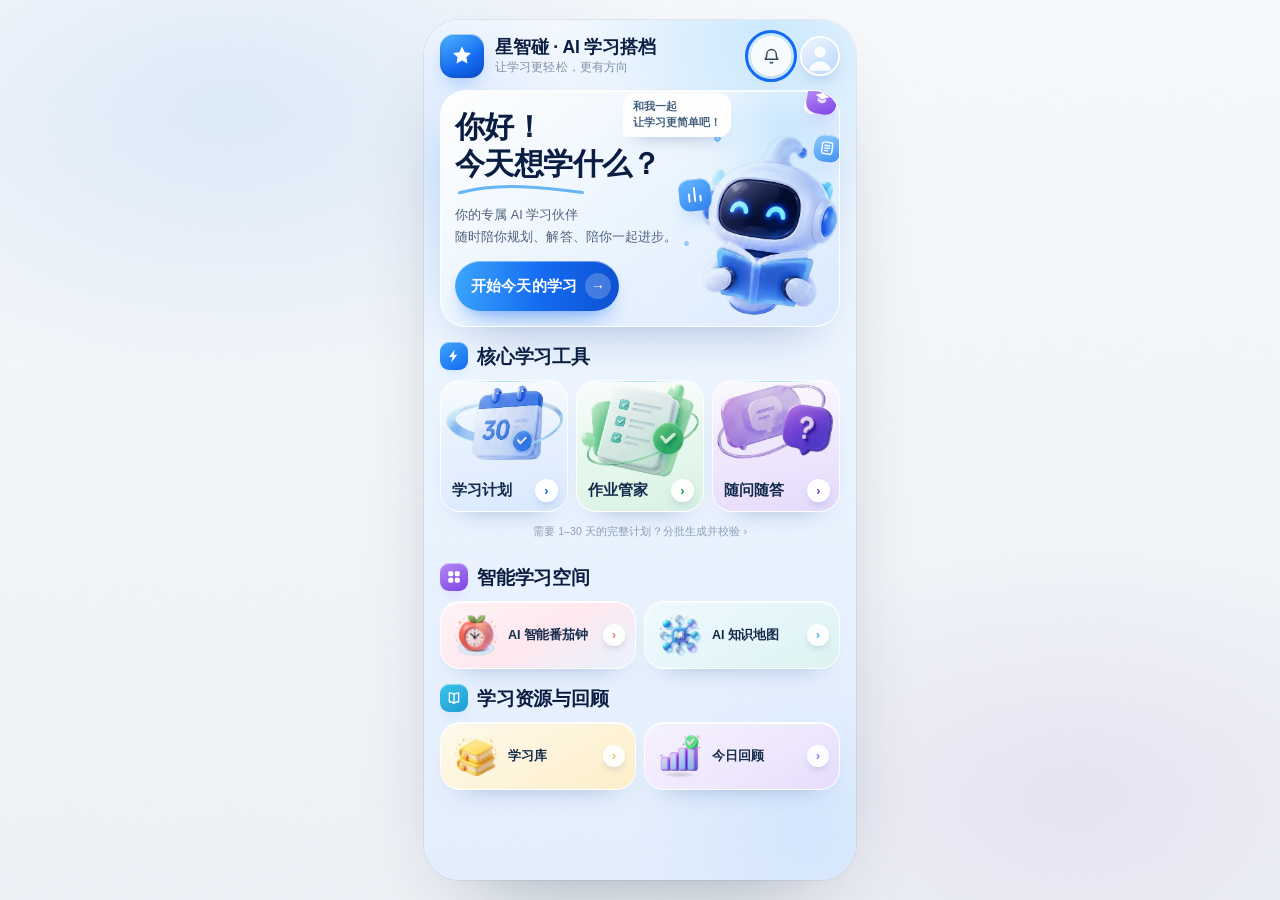
==== commit 94a5ae87: "部署：首页按参考图还原（三卡三列 + 原始 Hero 与入口）872674 B / 400ad521" ====
--- a/index.html
+++ b/index.html
@@ -1708,15 +1708,7 @@
     --hp-blue:#126BF2; --hp-blue-2:#2DA8FB; --hp-ink:#081B40; --hp-ink-2:#4E617D; --hp-ink-3:#7B8CA6;
     --hp-line:rgba(18,107,242,.10); --hp-soft:#F3F8FE;
   }
-  /* 首页设计变量：只作用于 #screen-home，不改全站设计系统 */
-  #screen-home{
-    --h-gap:9px;
-    --h-r:22px;
-    --h-r-sm:18px;
-    --h-card:linear-gradient(180deg,#FFFFFF 0%,#F7FBFF 100%);
-    --h-sh:0 16px 32px -24px rgba(22,72,146,.42),inset 0 1px 0 #fff;
-    --h-sh-hi:0 22px 40px -24px rgba(22,72,146,.5),inset 0 1px 0 #fff;
-    background:
+  #screen-home{background:
       radial-gradient(80% 42% at 80% 2%, rgba(45,168,251,.20) 0%, rgba(45,168,251,0) 62%),
       radial-gradient(70% 36% at 4% 16%, rgba(126,180,255,.22) 0%, rgba(126,180,255,0) 60%),
       radial-gradient(60% 30% at 88% 94%, rgba(150,196,255,.20) 0%, rgba(150,196,255,0) 66%),
@@ -1756,123 +1748,135 @@
   .hp-avatar::after{content:"";position:absolute;inset:-4px;border-radius:50%}
   .hp-avatar:active{transform:scale(.94)}
 
-  /* Hero 主视觉：文字列与插画列分区，插画不再压住标题与按钮 */
-  .hp-hero{position:relative;margin-top:12px;padding:18px 15px 17px;border-radius:26px;
-    min-height:198px;overflow:hidden;
-    background:linear-gradient(140deg,#FFFFFF 0%,#EFF7FF 46%,#DCEBFF 100%);
+  /* Hero 主视觉 */
+  .hp-hero{position:relative;margin-top:12px;padding:17px 14px 15px;border-radius:26px;min-height:200px;overflow:hidden;
+    background:linear-gradient(140deg,#FFFFFF 0%,#EEF7FF 44%,#DCEBFF 100%);
     border:1px solid rgba(255,255,255,.95);
-    box-shadow:0 22px 44px -30px rgba(22,72,146,.42),inset 0 1px 0 #fff}
+    box-shadow:0 24px 48px -30px rgba(22,72,146,.45),inset 0 1px 0 #fff}
   .hp-hero::before{content:"";position:absolute;right:-30px;top:-46px;width:170px;height:170px;border-radius:50%;
-    background:radial-gradient(circle,rgba(45,168,251,.18) 0%,rgba(45,168,251,0) 68%);pointer-events:none}
-  .hp-hero-text{position:relative;z-index:2;padding-right:156px}
-  .hp-h1{margin:0;font-size:clamp(24px,7.1vw,30px);line-height:1.17;font-weight:800;
-    letter-spacing:-.028em;color:var(--hp-ink)}
-  .hp-swoosh{display:block;width:124px;height:11px;margin:3px 0 0 2px;color:#5FB1F7;opacity:.95}
-  .hp-lead{margin:10px 0 0;font-size:12.8px;line-height:1.68;color:var(--hp-ink-2);letter-spacing:.005em}
+    background:radial-gradient(circle,rgba(45,168,251,.16) 0%,rgba(45,168,251,0) 68%);pointer-events:none}
+  .hp-hero-text{position:relative;z-index:2;padding-right:126px}
+  .hp-h1{margin:0;font-size:clamp(24px,7vw,30px);line-height:1.24;font-weight:800;letter-spacing:-.02em;color:var(--hp-ink)}
+  .hp-swoosh{display:block;width:128px;height:12px;margin:2px 0 0 2px;color:#5FB1F7;opacity:.95}
+  .hp-lead{margin:9px 0 0;font-size:12.5px;line-height:1.72;color:var(--hp-ink-2);letter-spacing:.005em}
   .hp-cta{position:relative;z-index:2;display:inline-flex;align-items:center;gap:8px;
-    margin:15px 0 0;padding:0 8px 0 17px;height:52px;border:0;border-radius:999px;cursor:pointer;
+    margin:13px 0 0;padding:0 8px 0 16px;height:50px;border:0;border-radius:999px;cursor:pointer;
     font-family:inherit;font-size:15px;font-weight:700;letter-spacing:.01em;color:#fff;white-space:nowrap;
     background:linear-gradient(96deg,#3AA6FD 0%,#126BF2 52%,#0B4FD1 100%);
-    box-shadow:0 18px 32px -14px rgba(18,107,242,.58),0 6px 14px -8px rgba(18,107,242,.42),
+    box-shadow:0 16px 30px -14px rgba(18,107,242,.6),0 6px 14px -8px rgba(18,107,242,.45),
       inset 0 1px 0 rgba(255,255,255,.4);
     transition:transform .18s var(--ease),box-shadow .25s var(--ease)}
   .hp-cta:active{transform:scale(.975);box-shadow:0 10px 20px -14px rgba(18,107,242,.6)}
   .hp-cta-go{width:26px;height:26px;flex:none;border-radius:50%;display:grid;place-items:center;
     background:rgba(255,255,255,.22);font-size:14px;font-weight:600;line-height:1}
-  .hp-hero-art{position:absolute;right:1px;top:0;bottom:0;width:148px;pointer-events:none}
-  .hp-mascot{position:absolute;right:0;bottom:0;width:142px;height:auto;
+  .hp-hero-art{position:absolute;right:0;top:0;bottom:0;width:150px;pointer-events:none}
+  .hp-mascot{position:absolute;right:0;bottom:2px;width:140px;height:auto;
     mix-blend-mode:multiply;animation:hpFloat 6.5s ease-in-out infinite}
   @keyframes hpFloat{0%,100%{transform:translateY(0)}50%{transform:translateY(-5px)}}
-  /* 装饰只保留一颗星与两点微光，避免与标题抢位置 */
-  .hp-float{position:absolute;z-index:2;pointer-events:none;display:grid;place-items:center}
-  .hp-float svg{width:100%;height:100%}
-  .hp-f1{right:16px;top:10px;width:15px;height:15px;color:#F5B93A;
+  .hp-bubble{position:absolute;right:108px;top:2px;z-index:3;
+    padding:6px 10px;border-radius:13px 13px 13px 4px;background:rgba(255,255,255,.97);
+    font-size:10.5px;line-height:1.5;font-weight:600;color:#43607F;white-space:nowrap;text-align:left;
+    box-shadow:0 10px 20px -14px rgba(20,70,140,.5),inset 0 0 0 1px rgba(255,255,255,.9)}
+  .hp-float{position:absolute;z-index:2;pointer-events:none;display:grid;place-items:center;
+    border-radius:10px;background:rgba(255,255,255,.97);
+    box-shadow:0 10px 18px -12px rgba(20,70,140,.6),inset 0 0 0 1px rgba(255,255,255,.95)}
+  .hp-float svg{width:60%;height:60%}
+  .hp-f1{right:128px;top:88px;width:32px;height:32px;color:#fff;transform:rotate(-6deg);
+    background:linear-gradient(150deg,#63BAFF,#2D7FF0);
+    box-shadow:0 12px 20px -10px rgba(45,127,240,.75),inset 0 1px 0 rgba(255,255,255,.5);
+    animation:hpFloat2 7s ease-in-out infinite}
+  .hp-f2{right:-2px;top:44px;width:27px;height:27px;color:#fff;transform:rotate(8deg);z-index:0;
+    background:linear-gradient(150deg,#8FCFFF,#3E8EF2);
+    box-shadow:0 12px 20px -10px rgba(45,127,240,.6),inset 0 1px 0 rgba(255,255,255,.45);
+    animation:hpFloat2 8.4s ease-in-out infinite reverse}
+  .hp-f3{right:20px;top:8px;width:15px;height:15px;color:#F5B93A;
     animation:hpFloat2 6s ease-in-out infinite}
+  .hp-f4{right:2px;top:-7px;width:30px;height:30px;color:#fff;transform:rotate(10deg);
+    background:linear-gradient(150deg,#C09CFA,#7B3FE4);
+    box-shadow:0 12px 20px -10px rgba(124,58,237,.65),inset 0 1px 0 rgba(255,255,255,.45);
+    animation:hpFloat2 7.6s ease-in-out infinite reverse}
   @keyframes hpFloat2{0%,100%{translate:0 0}50%{translate:0 -6px}}
   .hp-spark{position:absolute;z-index:2;border-radius:50%;pointer-events:none;
     background:radial-gradient(circle,#8FD0FF 0%,#4EA9F5 60%,rgba(78,169,245,0) 72%)}
-  .hp-s1{right:112px;top:56px;width:7px;height:7px;opacity:.8}
-  .hp-s2{right:92px;top:154px;width:5px;height:5px;opacity:.6}
-
-  /* 区块标题：比卡片标题更轻，让功能本身成为主角 */
-  .hp-block{margin-top:20px}
+  .hp-s1{right:118px;top:44px;width:7px;height:7px;opacity:.8}
+  .hp-s2{right:150px;top:150px;width:5px;height:5px;opacity:.65}
+  .hp-s3{right:66px;top:170px;width:4px;height:4px;opacity:.55}
+
+  /* 区块标题 */
+  .hp-block{margin-top:15px}
   .hp-sec-head{display:flex;align-items:center;justify-content:space-between;gap:8px}
-  .hp-sec-head h2{display:flex;align-items:center;gap:8px;margin:0;min-width:0;
-    font-size:14.5px;font-weight:700;letter-spacing:.02em;color:#54708F;white-space:nowrap}
-  .hp-ic{width:22px;height:22px;flex:none;border-radius:7px;display:grid;place-items:center;color:#fff;
+  .hp-sec-head h2{display:flex;align-items:center;gap:9px;margin:0;min-width:0;
+    font-size:18.5px;font-weight:800;letter-spacing:-.01em;color:var(--hp-ink);white-space:nowrap}
+  .hp-ic{width:28px;height:28px;flex:none;border-radius:9px;display:grid;place-items:center;color:#fff;
     background:linear-gradient(150deg,#3EA6FD,#126BF2);
-    box-shadow:0 6px 12px -8px rgba(18,107,242,.6),inset 0 1px 0 rgba(255,255,255,.45)}
-  .hp-ic svg{width:13px;height:13px}
+    box-shadow:0 8px 16px -10px rgba(18,107,242,.6),inset 0 1px 0 rgba(255,255,255,.45)}
+  .hp-ic svg{width:16px;height:16px}
   .hp-ic-violet{background:linear-gradient(150deg,#B78BF6,#7B3FE4);
-    box-shadow:0 6px 12px -8px rgba(124,58,237,.55),inset 0 1px 0 rgba(255,255,255,.45)}
+    box-shadow:0 8px 16px -10px rgba(124,58,237,.55),inset 0 1px 0 rgba(255,255,255,.45)}
   .hp-ic-teal{background:linear-gradient(150deg,#38C6E9,#1D9BD8);
-    box-shadow:0 6px 12px -8px rgba(29,125,196,.55),inset 0 1px 0 rgba(255,255,255,.45)}
-
-  /* 核心功能卡：同一套材质，只有顶部一层很淡的部位色 */
-  .hp-scenes{margin-top:11px;display:grid;grid-template-columns:repeat(3,minmax(0,1fr));gap:var(--h-gap)}
-  #screen-home .scene-card{position:relative;display:flex;flex-direction:column;height:152px;
-    padding:11px 11px 12px;border-radius:var(--h-r);cursor:pointer;overflow:hidden;
-    border:1px solid rgba(255,255,255,.96);background:var(--h-card);box-shadow:var(--h-sh);
-    transition:transform .2s var(--ease),box-shadow .24s var(--ease)}
-  #screen-home .scene-card::before{display:none}
-  #screen-home .scene-card::after{content:"";position:absolute;inset:0;border-radius:inherit;
-    pointer-events:none;background:radial-gradient(132% 78% at 50% -8%,var(--tint) 0%,rgba(255,255,255,0) 72%)}
-  #screen-home .scene-card.s1{--tint:rgba(45,168,251,.17)}
-  #screen-home .scene-card.s2{--tint:rgba(18,164,90,.15)}
-  #screen-home .scene-card.s3{--tint:rgba(123,63,228,.14)}
-  #screen-home .scene-card:active{transform:scale(.985);box-shadow:var(--h-sh-hi)}
-  #screen-home .scene-card .art{position:relative;z-index:1;flex:1;min-height:0;width:100%;height:auto;
-    object-fit:contain;object-position:center;mix-blend-mode:multiply;pointer-events:none}
-  .sc-row{position:relative;z-index:2;display:flex;align-items:center;gap:6px;margin-top:9px}
-  #screen-home .scene-card h2{margin:0;flex:1;min-width:0;font-size:15px;font-weight:800;color:#0E2340;
+    box-shadow:0 8px 16px -10px rgba(29,125,196,.55),inset 0 1px 0 rgba(255,255,255,.45)}
+
+  /* 三张核心功能卡 */
+  .hp-scenes{margin-top:10px;display:grid;grid-template-columns:repeat(3,minmax(0,1fr));gap:8px}
+  #screen-home .scene-card{position:relative;display:block;min-height:0;
+    padding:0;height:132px;border-radius:20px;cursor:pointer;overflow:hidden;
+    border:1px solid rgba(255,255,255,.96);
+    box-shadow:0 14px 28px -22px rgba(22,72,146,.55),inset 0 1px 0 #fff}
+  #screen-home .scene-card::before{content:"";position:absolute;inset:0;border-radius:inherit;pointer-events:none;
+    background:linear-gradient(180deg,rgba(255,255,255,.55) 0%,rgba(255,255,255,0) 46%)}
+  #screen-home .scene-card.s1{background:linear-gradient(168deg,#F0F7FF 0%,#E4F0FF 62%,#D9E9FF 100%)}
+  #screen-home .scene-card.s2{background:linear-gradient(168deg,#F2FBF6 0%,#E5F8ED 62%,#D9F2E4 100%)}
+  #screen-home .scene-card.s3{background:linear-gradient(168deg,#F7F2FF 0%,#EEE6FE 62%,#E6DBFD 100%)}
+  #screen-home .scene-card:active{transform:scale(.985)}
+  #screen-home .scene-card .art{position:absolute;left:2%;top:2px;width:96%;height:86%;
+    object-fit:contain;object-position:center top;
+    mix-blend-mode:multiply;pointer-events:none}
+  .sc-row{position:absolute;left:11px;right:9px;bottom:9px;z-index:2;
+    display:flex;align-items:center;gap:6px;margin:0}
+  #screen-home .scene-card h2{margin:0;flex:1;min-width:0;font-size:15px;font-weight:800;color:#12294A;
     letter-spacing:-.01em;white-space:nowrap;overflow:hidden;text-overflow:ellipsis}
-  .sc-go{width:22px;height:22px;flex:none;border-radius:50%;display:grid;place-items:center;
-    font-size:12.5px;font-weight:600;line-height:1;padding-bottom:1px;color:#fff}
-  .s1 .sc-go{background:linear-gradient(150deg,#4FB6FE,#126BF2);box-shadow:0 5px 10px -5px rgba(18,107,242,.6)}
-  .s2 .sc-go{background:linear-gradient(150deg,#5FD08A,#12A45A);box-shadow:0 5px 10px -5px rgba(18,164,90,.6)}
-  .s3 .sc-go{background:linear-gradient(150deg,#B78BF6,#7B3FE4);box-shadow:0 5px 10px -5px rgba(124,58,237,.6)}
-
-  /* 完整计划入口：安静的整行入口，不再是一行灰色说明字 */
-  #screen-home .entry-slot{display:flex;margin-top:10px}
-  #screen-home .entry-slot .pb-entry{margin:0!important;display:flex;align-items:center;justify-content:center;
-    gap:6px;width:100%;min-height:46px;padding:0 14px!important;border-radius:var(--h-r-sm)!important;
-    border:1px solid rgba(18,107,242,.14)!important;background:rgba(255,255,255,.72)!important;
-    color:#2F5C93!important;font-size:12.5px!important;font-weight:600;letter-spacing:.01em;
-    box-shadow:0 10px 22px -20px rgba(20,70,140,.5)}
-  #screen-home .entry-slot .pb-entry::after{content:"›";font-size:15px;line-height:1;opacity:.7}
-  #screen-home .entry-slot .pb-entry:active{transform:scale(.99);background:rgba(18,107,242,.07)!important}
-
-  /* 智能学习空间 / 学习资源与回顾：2×2 紧凑卡，插画放在统一容器里 */
-  .hp-duo{margin-top:11px;display:grid;grid-template-columns:1fr 1fr;gap:var(--h-gap)}
-  .duo-card{position:relative;display:flex;flex-direction:column;align-items:flex-start;
-    min-width:0;min-height:112px;padding:12px 13px;border-radius:var(--h-r-sm);cursor:pointer;
-    border:1px solid rgba(255,255,255,.96);background:var(--h-card);box-shadow:var(--h-sh);
-    transition:transform .2s var(--ease),box-shadow .24s var(--ease)}
-  .duo-card:active{transform:scale(.985);box-shadow:var(--h-sh-hi)}
-  .duo-art{width:46px;height:46px;flex:none;border-radius:14px;display:grid;place-items:center;
-    background:var(--h-plate);box-shadow:inset 0 0 0 1px rgba(255,255,255,.85)}
-  .duo-img{width:38px;height:38px;display:block;object-fit:contain;
+  .sc-go{width:23px;height:23px;flex:none;border-radius:50%;display:grid;place-items:center;
+    font-size:13px;font-weight:700;line-height:1;padding-bottom:1px;
+    background:rgba(255,255,255,.96);border:1px solid rgba(255,255,255,.9);
+    box-shadow:0 5px 12px -6px rgba(20,60,130,.5)}
+  .s1 .sc-go{color:#126BF2}
+  .s2 .sc-go{color:#12A45A}
+  .s3 .sc-go{color:#7B3FE4}
+
+  /* 完整计划入口：首页只保留一行低权重提示，避免与卡片抢视线 */
+  #screen-home .entry-slot{display:flex;justify-content:center;margin-top:4px}
+  #screen-home .entry-slot .pb-entry{margin:0!important;width:auto;max-width:100%;
+    padding:6px 10px!important;min-height:32px;text-align:center;
+    font-size:10.5px!important;font-weight:500;color:#8CA0B6;
+    background:none!important;border:0!important;border-radius:0!important}
+  #screen-home .entry-slot .pb-entry:active{color:#126BF2;background:rgba(18,107,242,.06)!important}
+
+  /* 智能学习空间 / 学习资源与回顾：双卡 */
+  .hp-duo{margin-top:10px;display:grid;grid-template-columns:1fr 1fr;gap:8px}
+  .duo-card{position:relative;display:flex;align-items:center;gap:9px;min-width:0;
+    padding:10px 12px;min-height:66px;border-radius:20px;cursor:pointer;
+    border:1px solid rgba(255,255,255,.96);
+    box-shadow:0 14px 28px -22px rgba(22,72,146,.55),inset 0 1px 0 #fff}
+  .duo-card:active{transform:scale(.985)}
+  .duo-card.d-pomo{background:linear-gradient(150deg,#FFF4F7 0%,#FFE9F0 52%,#E9F3FF 100%)}
+  .duo-card.d-kmap{background:linear-gradient(150deg,#F0FAFF 0%,#E6F7FB 52%,#DDF4F0 100%)}
+  .duo-card.d-lib{background:linear-gradient(150deg,#FFFAEC 0%,#FFF4D8 60%,#FDEFCA 100%)}
+  .duo-card.d-rv{background:linear-gradient(150deg,#F7F3FF 0%,#EFE8FE 60%,#E7DDFD 100%)}
+  .duo-art{width:46px;height:46px;flex:none}
+  .duo-img{width:100%;height:100%;display:block;object-fit:contain;
     mix-blend-mode:multiply;pointer-events:none}
-  .duo-card.d-pomo{--h-plate:linear-gradient(150deg,#FFF1F5 0%,#FFE2EB 100%)}
-  .duo-card.d-kmap{--h-plate:linear-gradient(150deg,#ECF9FF 0%,#DCF1F8 100%)}
-  .duo-card.d-lib{--h-plate:linear-gradient(150deg,#FFF9E9 0%,#FBEFCF 100%)}
-  .duo-card.d-rv{--h-plate:linear-gradient(150deg,#F6F1FF 0%,#EADFFE 100%)}
-  .duo-tx{min-width:0;width:100%;margin-top:auto;padding-right:24px}
-  .duo-tx h3{margin:0;font-size:13.5px;font-weight:800;color:#0E2340;letter-spacing:-.01em;line-height:1.3;
+  .duo-tx{min-width:0;flex:1;padding-right:22px}
+  .duo-tx h3{margin:0;font-size:12.5px;font-weight:800;color:#12294A;letter-spacing:-.01em;
     white-space:nowrap;overflow:hidden;text-overflow:ellipsis}
-  .duo-go{position:absolute;right:11px;bottom:11px;width:22px;height:22px;border-radius:50%;
+  .duo-go{position:absolute;right:10px;top:50%;transform:translateY(-50%);
+    width:22px;height:22px;border-radius:50%;
     display:grid;place-items:center;font-size:12px;line-height:1;padding-bottom:1px;
-    color:#7C90A8;background:rgba(255,255,255,.92);border:1px solid rgba(18,107,242,.10);
-    box-shadow:0 3px 8px -5px rgba(20,60,130,.4)}
-
-  /* 交互反馈：只做轻微抬升，手机上不依赖 hover */
-  @media (hover:hover){
-    #screen-home .scene-card:hover,.hp-duo .duo-card:hover{transform:translateY(-2px);box-shadow:var(--h-sh-hi)}
-    #screen-home .scene-card:active,.hp-duo .duo-card:active{transform:scale(.985)}
-    #screen-home .entry-slot .pb-entry:hover{border-color:rgba(18,107,242,.26)!important;
-      background:rgba(18,107,242,.05)!important}
-    .hp-cta:hover{box-shadow:0 22px 38px -14px rgba(18,107,242,.62),inset 0 1px 0 rgba(255,255,255,.4)}
-  }
+    color:#5E7FA6;background:rgba(255,255,255,.9);border:1px solid rgba(255,255,255,.95);
+    box-shadow:0 4px 8px -4px rgba(20,60,130,.35)}
+  .duo-card.d-pomo .duo-go{color:#E2574C}
+  .duo-card.d-kmap .duo-go{color:#1D9BD8}
+  .duo-card.d-lib .duo-go{color:#E5A724}
+  .duo-card.d-rv .duo-go{color:#7B3FE4}
 
   /* AI 智能番茄钟页（重设计：白底冰蓝、导航流内、克制阴影） */
   #screen-pomo{background:
@@ -2082,54 +2086,57 @@
   /* AI 知识地图页（新版样式见上方「AI 知识地图」区块） */
 
   /* 手机：核心工具改成整行大卡（插画左置），图标与标题都能放大 */
-  @media (max-width:479px){
-    .hp-scenes{grid-template-columns:1fr;gap:8px}
-    #screen-home .scene-card{display:grid;grid-template-columns:82px minmax(0,1fr);align-items:center;
-      gap:13px;height:98px;padding:9px 12px 9px 9px;border-radius:var(--h-r-sm)}
-    #screen-home .scene-card .art{width:82px;height:82px;flex:none}
-    .sc-row{margin-top:0;gap:10px}
-    #screen-home .scene-card h2{font-size:17px}
-    .sc-go{width:26px;height:26px;font-size:14px}
+  @media (max-width:420px){
+    .duo-card{min-height:64px}
+    .duo-art{width:46px;height:46px}
+    .duo-tx h3{font-size:12px}
   }
   @media (max-width:400px){
-    .hp-hero{padding:16px 13px 15px}
-    .hp-h1{font-size:clamp(24px,6.6vw,26px)}
-    .hp-hero-text{padding-right:134px}
-    .hp-hero-art{width:126px}
-    .hp-mascot{width:120px}
-    #screen-home .scene-card{grid-template-columns:78px minmax(0,1fr);gap:12px;height:94px}
-    #screen-home .scene-card .art{width:78px;height:78px}
-    #screen-home .scene-card h2{font-size:16.5px}
+    .hp-bubble{right:96px;font-size:9.5px}
+    .hp-mascot{width:132px}
+    .hp-hero-text{padding-right:112px}
+    .hp-f1{right:112px}
+    .hp-sec-head h2{font-size:17px}
+    .hp-ic{width:26px;height:26px}
+    .hp-ic svg{width:15px;height:15px}
+    #screen-home .scene-card{height:124px}
+    .duo-card{min-height:62px;padding:9px 11px;gap:7px}
+    .duo-art{width:44px;height:44px}
+    .duo-tx{padding-right:18px}
+    .duo-tx h3{font-size:11.5px}
+  }
+  @media (max-width:374px){
+    /* 320 级：保持三列并排（不做横向滑动），只压缩字号与箭头 */
+    .hp-scenes{grid-template-columns:repeat(3,minmax(0,1fr));gap:7px}
+    #screen-home .scene-card{height:112px;border-radius:16px}
+    .sc-row{left:9px;right:8px;bottom:8px;gap:3px}
+    #screen-home .scene-card h2{font-size:12px}
+    .sc-go{width:18px;height:18px;font-size:10.5px}
+    .hp-duo{grid-template-columns:1fr}
+    .duo-card{min-height:60px;padding:9px 12px}
+    .duo-tx h3{font-size:13px}
+    .duo-art{width:50px;height:50px}
   }
   @media (max-width:359px){
-    .hp-h1{font-size:22px}
-    .hp-hero{padding:15px 10px 14px;min-height:0}
-    .hp-hero-text{padding-right:116px}
-    .hp-hero-art{width:100px}
-    .hp-mascot{width:96px;right:0}
-    .hp-lead{font-size:12.2px}
+    .hp-h1{font-size:23px}
+    .hp-hero-text{padding-right:96px}
+    .hp-mascot{width:116px;right:-4px}
+    .hp-bubble{display:none}
+    .hp-f4{display:none}
+    /* 320 级：压缩顶部与 CTA，保证品牌名完整一行 */
     .hp-logo{width:38px;height:38px;border-radius:12px}
     .hp-logo svg{width:21px;height:21px}
     .hp-round{width:34px;height:34px}
     .hp-round svg{width:16px;height:16px}
     .hp-avatar{width:34px;height:34px}
-    .hp-acts{gap:6px}
-    .hp-top{gap:8px}
-    .hp-brand-txt b{font-size:15px}
-    .hp-brand-txt span{font-size:10px}
+    .hp-acts{gap:7px}
+    .hp-top{gap:9px}
+    .hp-brand-txt b{font-size:15.5px}
+    .hp-brand-txt span{font-size:10.5px}
     .hp-cta{font-size:14px;padding:0 6px 0 14px;height:46px}
     .hp-cta-go{width:23px;height:23px;font-size:13px}
-    #screen-home .scene-card{height:92px}
-  }
-  @media (min-width:480px){
-    .hp-duo .duo-card{min-height:118px}
-    .duo-art{width:50px;height:50px;border-radius:15px}
-    .duo-img{width:42px;height:42px}
   }
   @media (min-width:520px){
-    .hp-hero-text{padding-right:146px}
-    .hp-hero-art{width:138px}
-    .hp-mascot{width:132px}
     .hp-scroll{padding-left:max(16px,calc((100% - 460px)/2));padding-right:max(16px,calc((100% - 460px)/2))}
   }
 </style>
@@ -2268,19 +2275,24 @@
           <svg class="hp-swoosh" viewBox="0 0 146 13" fill="none" aria-hidden="true">
             <path d="M3 9.6C26 3.6 50 1.8 74 2.8c22 .9 46 3.4 69 6.6" stroke="currentColor" stroke-width="3.6" stroke-linecap="round"/>
           </svg>
-          <p class="hp-lead">你的专属 AI 学习伙伴，随时陪你规划、解答、陪你一起进步。</p>
+          <p class="hp-lead">你的专属 AI 学习伙伴<br>随时陪你规划、解答、陪你一起进步。</p>
           <button type="button" class="hp-cta" onclick="startToday()">
             开始今天的学习
             <span class="hp-cta-go" aria-hidden="true">→</span>
           </button>
         </div>
 
+        <div class="hp-bubble" aria-hidden="true">和我一起<br>让学习更简单吧！</div>
         <div class="hp-hero-art" aria-hidden="true">
           <img class="hp-mascot" src="[data-uri]" alt="" width="440" height="596" decoding="async">
         </div>
-        <span class="hp-float hp-f1" aria-hidden="true"><svg viewBox="0 0 24 24" fill="currentColor"><path d="m12 2.8 1.5 5.1 4.9 1.6-4.9 1.6L12 16.2l-1.5-5.1L5.6 9.5l4.9-1.6z"/></svg></span>
+        <span class="hp-float hp-f1" aria-hidden="true"><svg viewBox="0 0 24 24" fill="none" stroke="currentColor" stroke-width="2.4" stroke-linecap="round"><path d="M5 20V11M12 20V4M19 20v-6"/></svg></span>
+        <span class="hp-float hp-f2" aria-hidden="true"><svg viewBox="0 0 24 24" fill="none" stroke="currentColor" stroke-width="2.1" stroke-linecap="round" stroke-linejoin="round"><rect x="4.4" y="3.4" width="15.2" height="17.2" rx="3"/><path d="M8.4 8.4h7.2M8.4 12.2h7.2M8.4 16h4.6"/></svg></span>
+        <span class="hp-float hp-f3" aria-hidden="true"><svg viewBox="0 0 24 24" fill="currentColor"><path d="m12 2.8 1.5 5.1 4.9 1.6-4.9 1.6L12 16.2l-1.5-5.1L5.6 9.5l4.9-1.6z"/></svg></span>
+        <span class="hp-float hp-f4" aria-hidden="true"><svg viewBox="0 0 24 24" fill="currentColor"><path d="M12 3.6 2.6 8l9.4 4.4L21.4 8 12 3.6z"/><path d="M6.4 10.8v4c0 1.3 2.5 2.8 5.6 2.8s5.6-1.5 5.6-2.8v-4l-5.6 2.6-5.6-2.6z" opacity=".78"/></svg></span>
         <span class="hp-spark hp-s1" aria-hidden="true"></span>
         <span class="hp-spark hp-s2" aria-hidden="true"></span>
+        <span class="hp-spark hp-s3" aria-hidden="true"></span>
       </section>
 
       <section class="hp-block" aria-labelledby="hpCoreH">
@@ -7221,7 +7233,7 @@
   function cancel(){if(running){cancelRequested=true;status('已请求取消后续批次。当前请求可能继续，到结束后停止；不会发布本次完整计划。');}}
   function open(prefill){if(!running){by('pbView').hidden=true;if(prefill&&typeof prefill.goal==='string'){by('pbGoal').value=prefill.goal;by('pbDays').value=prefill.days;by('pbStart').value=prefill.start;by('pbMinutes').value=prefill.minutes;status('已读取提问中的目标与时间，请确认后生成。原问题仍保留在输入框中。');}}if(!dialog.open)dialog.showModal();dialog.scrollTop=0;if(!running)by('pbGoal').focus({preventScroll:true});}
   function entry(parent,label){if(!parent||parent.querySelector('.pb-entry'))return;const b=document.createElement('button');b.type='button';b.className='pb-entry';b.textContent=label;b.onclick=open;parent.appendChild(b);}
-  entry(by('planEntrySlot')||by('screen-home'),'制定 1–30 天完整学习计划');
+  entry(by('planEntrySlot')||by('screen-home'),'需要 1–30 天的完整计划？分批生成并校验 ›');
   const toolbar=by('quickBar');
   function syncChatEntry(){if(host.currentScene()==='plan')entry(toolbar,'完整计划 · 分批校验');}
   const observer=new MutationObserver(syncChatEntry);if(toolbar)observer.observe(toolbar,{childList:true});syncChatEntry();
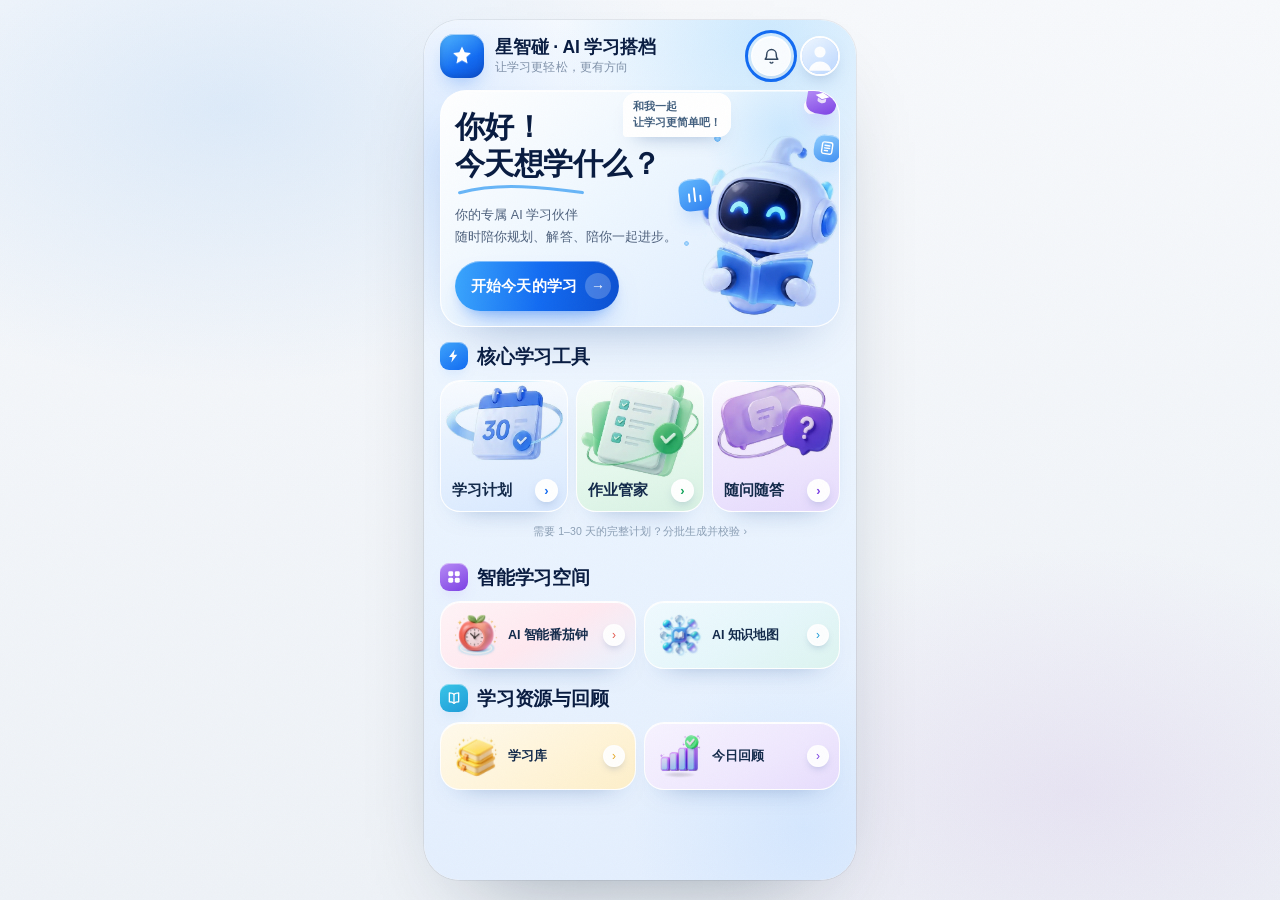
==== commit 4c3f9cff: "部署：学习库手机端重构（六分类/详情/增删改/上传/收藏/存储统计）+ 验收修复 942951 B / c8ef142b" ====
--- a/index.html
+++ b/index.html
@@ -2139,6 +2139,260 @@
   @media (min-width:520px){
     .hp-scroll{padding-left:max(16px,calc((100% - 460px)/2));padding-right:max(16px,calc((100% - 460px)/2))}
   }
+
+  /* ===== 学习库（手机端重构）：只作用于 #screen-lib 与 lb 弹层 ===== */
+  #screen-lib .lb-head{position:absolute;top:calc(var(--sat) + 10px);left:12px;right:12px;z-index:6;
+    display:flex;align-items:center;gap:9px;min-height:56px;padding:8px 10px;border-radius:26px;
+    border:1px solid rgba(255,255,255,.92);background:rgba(255,255,255,.86);
+    -webkit-backdrop-filter:blur(18px) saturate(170%);backdrop-filter:blur(18px) saturate(170%);
+    box-shadow:0 16px 34px -24px rgba(30,80,150,.45),inset 0 1px 0 rgba(255,255,255,.95)}
+  #screen-lib .lb-back{width:40px;height:40px;flex:none;border-radius:50%;border:1px solid rgba(255,255,255,.95);
+    background:#fff;color:#1E4E8C;font-size:21px;font-weight:700;line-height:1;cursor:pointer;
+    box-shadow:0 8px 16px -10px rgba(30,80,150,.45);transition:transform .18s var(--ease)}
+  #screen-lib .lb-back:active{transform:scale(.94)}
+  #screen-lib .lb-head h2{flex:1;min-width:0;font-size:18.5px;font-weight:800;color:#0C2148;
+    letter-spacing:-.012em;overflow:hidden;text-overflow:ellipsis;white-space:nowrap}
+  .lb-head-acts{display:flex;align-items:center;gap:7px;flex:none}
+  .lb-icon-btn{width:38px;height:38px;border-radius:50%;display:grid;place-items:center;flex:none;
+    border:1px solid rgba(18,107,242,.12);background:rgba(255,255,255,.95);color:#1E4E8C;cursor:pointer;
+    box-shadow:0 8px 16px -12px rgba(30,80,150,.4);transition:transform .16s var(--ease)}
+  .lb-icon-btn svg{width:18px;height:18px;fill:none;stroke:currentColor;stroke-width:2;
+    stroke-linecap:round;stroke-linejoin:round}
+  .lb-icon-btn.on{color:#E5A724;border-color:rgba(229,167,36,.32);background:#FFFBEF}
+  .lb-icon-btn.on svg{fill:currentColor}
+  .lb-icon-btn:active{transform:scale(.94)}
+  #screen-lib .lb-scroll{flex:1;min-height:0;overflow-y:auto;overscroll-behavior:contain;
+    -webkit-overflow-scrolling:touch;
+    padding:calc(var(--sat) + 78px) 16px calc(96px + var(--sab))}
+
+  .lb-warn{margin-bottom:11px;padding:11px 13px;border-radius:15px;font-size:12px;line-height:1.7;
+    color:#8A4B12;background:#FFF7EC;border:1px solid rgba(224,138,18,.28)}
+  .lb-warn b{display:block;margin-bottom:2px;font-size:12.5px;font-weight:800;color:#B4620A}
+  .lb-intro{position:relative;display:flex;align-items:center;gap:12px;padding:15px 16px;
+    border-radius:22px;overflow:hidden;
+    background:linear-gradient(140deg,#FFFFFF 0%,#EEF7FF 46%,#DCEBFF 100%);
+    border:1px solid rgba(255,255,255,.95);
+    box-shadow:0 20px 40px -30px rgba(22,72,146,.5),inset 0 1px 0 #fff}
+  .lb-intro::before{content:"";position:absolute;right:-28px;top:-38px;width:138px;height:138px;border-radius:50%;
+    background:radial-gradient(circle,rgba(45,168,251,.18),rgba(45,168,251,0) 70%);pointer-events:none}
+  .lb-intro-tx{position:relative;flex:1;min-width:0}
+  .lb-intro-tx b{display:block;font-size:19px;font-weight:800;color:#0C2148;letter-spacing:-.015em}
+  .lb-intro-tx p{margin:6px 0 0;font-size:12.5px;line-height:1.7;color:#5A7695}
+  .lb-intro-art{position:relative;width:84px;height:84px;flex:none;display:block}
+  .lb-intro-art img{width:100%;height:100%;display:block;object-fit:contain;mix-blend-mode:multiply}
+
+  .lb-cats{display:grid;grid-template-columns:repeat(3,minmax(0,1fr));gap:9px;margin-top:12px}
+  .lb-cat{position:relative;display:flex;flex-direction:column;align-items:flex-start;gap:8px;
+    min-height:100px;padding:11px 10px 10px;border-radius:18px;cursor:pointer;text-align:left;
+    border:1px solid rgba(255,255,255,.95);background:rgba(255,255,255,.93);
+    box-shadow:0 14px 28px -24px rgba(22,72,146,.55),inset 0 1px 0 #fff;
+    transition:transform .18s var(--ease),box-shadow .2s var(--ease)}
+  .lb-cat:active{transform:scale(.975)}
+  .lb-cat .ic{width:34px;height:34px;flex:none;border-radius:11px;display:grid;place-items:center;color:#fff;
+    box-shadow:0 8px 16px -12px rgba(20,60,130,.6),inset 0 1px 0 rgba(255,255,255,.35)}
+  .lb-cat .ic svg{width:19px;height:19px;fill:none;stroke:currentColor;stroke-width:1.9;
+    stroke-linecap:round;stroke-linejoin:round}
+  .lb-cat b{font-size:12.5px;font-weight:800;color:#12294A;letter-spacing:-.01em;line-height:1.2}
+  .lb-cat em{font-size:11px;font-style:normal;color:#7C90A8;font-weight:700}
+
+  .lb-sec{display:flex;align-items:center;justify-content:space-between;gap:8px;margin:18px 2px 10px}
+  .lb-sec h3{font-size:15px;font-weight:800;color:#0C2148;letter-spacing:-.01em}
+  .lb-sec button{border:0;background:none;color:#1677F2;font-size:12.5px;font-weight:700;
+    cursor:pointer;padding:4px 2px;min-height:28px}
+
+  .lb-card{background:rgba(255,255,255,.95);border:1px solid rgba(18,107,242,.10);border-radius:20px;
+    overflow:hidden;box-shadow:0 18px 34px -30px rgba(22,72,146,.55),inset 0 1px 0 #fff}
+  .lb-row{position:relative;display:flex;align-items:center;gap:11px;width:100%;text-align:left;
+    padding:12px;border:0;background:none;cursor:pointer}
+  .lb-row + .lb-row::before{content:"";position:absolute;left:59px;right:12px;top:0;height:1px;
+    background:rgba(18,107,242,.09)}
+  .lb-row:active{background:rgba(18,107,242,.04)}
+  .lb-thumb{width:36px;height:36px;flex:none;border-radius:11px;display:grid;place-items:center;
+    color:#fff;overflow:hidden;
+    box-shadow:0 8px 16px -12px rgba(20,60,130,.6),inset 0 1px 0 rgba(255,255,255,.35)}
+  .lb-thumb svg{width:19px;height:19px;fill:none;stroke:currentColor;stroke-width:1.9;
+    stroke-linecap:round;stroke-linejoin:round}
+  .lb-thumb img{width:100%;height:100%;display:block;object-fit:cover}
+  .lb-row-tx{flex:1;min-width:0}
+  .lb-row-tx b{display:block;font-size:14px;font-weight:800;color:#12294A;letter-spacing:-.01em;
+    overflow:hidden;text-overflow:ellipsis;white-space:nowrap}
+  .lb-row-tx span{display:block;margin-top:3px;font-size:11.5px;color:#7C90A8;line-height:1.4;
+    overflow:hidden;text-overflow:ellipsis;white-space:nowrap}
+  .lb-row-more{width:30px;height:30px;flex:none;border-radius:50%;border:0;cursor:pointer;
+    background:rgba(18,107,242,.06);color:#5E7FA6;display:grid;place-items:center;
+    font-size:15px;line-height:1;letter-spacing:.5px}
+  .lb-row-more:active{background:rgba(18,107,242,.14)}
+  .lb-arrow{flex:none;color:#B7C9DC;font-size:19px;line-height:1;padding-right:2px}
+
+  .lb-search{position:relative;display:flex;align-items:center;margin-bottom:10px}
+  .lb-search>svg{position:absolute;left:14px;width:17px;height:17px;fill:none;stroke:#7C90A8;
+    stroke-width:2;stroke-linecap:round;pointer-events:none}
+  .lb-search input{width:100%;height:44px;border-radius:999px;border:1px solid rgba(18,107,242,.14);
+    background:rgba(255,255,255,.95);color:#0C2148;padding:0 42px 0 39px;font-size:16px;
+    font-family:inherit;outline:none;-webkit-appearance:none;appearance:none;
+    box-shadow:inset 0 1px 2px rgba(18,60,120,.04)}
+  .lb-search input::placeholder{color:#93A6BF}
+  .lb-search input:focus{border-color:rgba(18,107,242,.42);box-shadow:0 0 0 3px rgba(18,107,242,.10)}
+  .lb-search input::-webkit-search-cancel-button{-webkit-appearance:none}
+  .lb-search .clr{position:absolute;right:8px;width:28px;height:28px;border-radius:50%;border:0;
+    background:rgba(18,107,242,.08);color:#5E7FA6;font-size:16px;line-height:1;cursor:pointer}
+
+  .lb-chips{display:flex;gap:7px;overflow-x:auto;padding:1px 0 4px;margin-bottom:8px;
+    scrollbar-width:none;-webkit-overflow-scrolling:touch}
+  .lb-chips::-webkit-scrollbar{display:none}
+  .lb-chip{flex:none;min-height:36px;padding:0 14px;border-radius:999px;
+    border:1px solid rgba(18,107,242,.14);background:rgba(255,255,255,.93);color:#4E617D;
+    font-size:13px;font-weight:700;font-family:inherit;cursor:pointer;white-space:nowrap}
+  .lb-chip.on{background:linear-gradient(152deg,#3E9BFB,#126BF2);color:#fff;border-color:transparent;
+    box-shadow:0 10px 20px -14px rgba(18,107,242,.8)}
+  .lb-chip:active{transform:scale(.97)}
+
+  .lb-bar{display:flex;align-items:center;justify-content:space-between;gap:8px;margin:0 2px 9px}
+  .lb-bar span{font-size:12px;color:#7C90A8;font-weight:600}
+  .lb-bar button{display:inline-flex;align-items:center;gap:5px;min-height:32px;padding:0 12px;
+    border-radius:999px;border:1px solid rgba(18,107,242,.14);background:rgba(255,255,255,.93);
+    color:#1E4E8C;font-size:12px;font-weight:700;font-family:inherit;cursor:pointer}
+
+  .lb-empty{margin-top:34px;text-align:center;color:#8CA0B6;font-size:13px;line-height:1.85}
+  .lb-empty svg{width:62px;height:62px;margin:0 auto 10px;display:block;fill:none;
+    stroke:#C3D8EE;stroke-width:1.6;stroke-linecap:round;stroke-linejoin:round}
+  .lb-empty b{display:block;font-size:14.5px;color:#5E7FA6;font-weight:800;margin-bottom:4px}
+  .lb-empty button{margin-top:14px;min-height:42px;padding:0 18px;border-radius:999px;
+    border:1px solid rgba(18,107,242,.18);background:#fff;color:#1E4E8C;font-size:13.5px;
+    font-weight:800;font-family:inherit;cursor:pointer}
+
+  .lb-rv{display:flex;align-items:center;gap:11px;width:100%;margin-top:12px;padding:12px 14px;
+    border-radius:18px;border:1px solid rgba(18,107,242,.10);background:rgba(255,255,255,.93);
+    cursor:pointer;text-align:left;
+    box-shadow:0 16px 30px -28px rgba(22,72,146,.55),inset 0 1px 0 #fff}
+  .lb-rv .ic{width:36px;height:36px;flex:none;border-radius:11px;display:grid;place-items:center;color:#fff;
+    box-shadow:0 8px 16px -12px rgba(20,60,130,.6),inset 0 1px 0 rgba(255,255,255,.35)}
+  .lb-rv .ic svg{width:19px;height:19px;fill:none;stroke:currentColor;stroke-width:1.9;
+    stroke-linecap:round;stroke-linejoin:round}
+  .lb-rv .tx{flex:1;min-width:0}
+  .lb-rv .tx b{display:block;font-size:14.5px;font-weight:800;color:#12294A}
+  .lb-rv .tx em{display:block;margin-top:2px;font-size:11.5px;font-style:normal;color:#7C90A8}
+  .lb-rv .go{flex:none;font-size:12.5px;font-weight:800;color:#1677F2}
+  .lb-rv:active{background:#F3F9FF}
+
+  .lb-store{margin-top:14px;padding:13px 15px;border-radius:18px;
+    background:rgba(255,255,255,.9);border:1px solid rgba(18,107,242,.10)}
+  .lb-store-top{display:flex;align-items:baseline;justify-content:space-between;gap:8px}
+  .lb-store-top span{font-size:12px;color:#5E7FA6;font-weight:600}
+  .lb-store-top b{font-size:12.5px;color:#12294A;font-weight:800}
+  .lb-store-bar{margin-top:8px;height:7px;border-radius:999px;background:rgba(18,107,242,.10);
+    overflow:hidden}
+  .lb-store-bar i{display:block;height:100%;border-radius:999px;
+    background:linear-gradient(90deg,#5FB0FF,#126BF2);transition:width .35s var(--ease)}
+  .lb-store p{margin:8px 0 0;font-size:11px;color:#8CA0B6;line-height:1.65}
+
+  .lb-detail{padding-bottom:4px}
+  .lb-dtag{display:inline-flex;align-items:center;min-height:25px;padding:0 11px;border-radius:999px;
+    font-size:11.5px;font-weight:800;color:#fff;letter-spacing:.01em}
+  .lb-dmeta{display:flex;align-items:center;flex-wrap:wrap;gap:6px;margin-top:9px;
+    font-size:11.5px;color:#7C90A8;line-height:1.5}
+  .lb-dmeta i{width:3px;height:3px;border-radius:50%;background:#C3D8EE;font-style:normal}
+  .lb-dtitle{margin:9px 0 0;font-size:21px;line-height:1.36;font-weight:800;color:#0C2148;
+    letter-spacing:-.022em;word-break:break-word}
+  .lb-dbody{margin-top:14px;padding:16px;border-radius:20px;background:rgba(255,255,255,.96);
+    border:1px solid rgba(18,107,242,.10);
+    box-shadow:0 18px 34px -30px rgba(22,72,146,.55),inset 0 1px 0 #fff}
+  .lb-text,.lb-dbody{overflow-wrap:anywhere;word-break:break-word}
+  .lb-dbody .md-p{font-size:15px;line-height:1.86;color:#22364F;overflow-wrap:anywhere;word-break:break-word}
+  .lb-dbody .md-h{font-size:15px;font-weight:800;color:#0C2148}
+  .lb-dbody .md-day{font-size:14.5px;font-weight:700;color:#17325B}
+  .lb-dbody .md-li{font-size:14.5px;line-height:1.8;color:#22364F;overflow-wrap:anywhere}
+  .lb-img{display:block;width:100%;height:auto;border-radius:14px}
+  .lb-pre{margin:0;font-family:ui-monospace,SFMono-Regular,Menlo,Consolas,monospace;
+    font-size:12.5px;line-height:1.8;white-space:pre-wrap;word-break:break-word;color:#22364F;
+    max-height:56vh;overflow:auto}
+  .lb-linkbox{display:flex;flex-direction:column;gap:9px}
+  .lb-linkbox code{font-size:12.5px;color:#1677F2;word-break:break-all;line-height:1.65;
+    font-family:ui-monospace,SFMono-Regular,Menlo,monospace;background:rgba(18,107,242,.06);
+    border-radius:10px;padding:9px 11px}
+  .lb-dacts{display:flex;gap:9px;margin-top:12px}
+  .lb-dacts button{flex:1;min-height:46px;border-radius:999px;font-size:13.5px;font-weight:800;
+    font-family:inherit;cursor:pointer;border:1px solid rgba(18,107,242,.16);background:#fff;
+    color:#1E4E8C;white-space:nowrap;padding:0 10px}
+  .lb-dacts button.main{background:linear-gradient(150deg,#3E9BFB,#126BF2);border-color:transparent;
+    color:#fff;box-shadow:0 14px 26px -16px rgba(18,107,242,.75)}
+  .lb-dacts button.danger{color:#D63C33;border-color:rgba(214,60,51,.22);background:#FFF7F6;flex:none;
+    padding:0 20px}
+  .lb-dacts button:active{transform:scale(.98)}
+
+  .lb-fab{position:absolute;right:18px;bottom:calc(20px + var(--sab));z-index:7;
+    width:56px;height:56px;border-radius:50%;border:0;cursor:pointer;color:#fff;display:grid;
+    place-items:center;background:linear-gradient(155deg,#3E9BFB,#126BF2 62%,#0B54C8);
+    box-shadow:0 18px 34px -16px rgba(18,107,242,.85),inset 0 1px 0 rgba(255,255,255,.4);
+    transition:transform .18s var(--ease),box-shadow .2s var(--ease)}
+  .lb-fab svg{width:24px;height:24px}
+  .lb-fab:active{transform:scale(.93)}
+
+  .lb-sheet{padding-top:16px}
+  .lb-sheet-head{display:flex;align-items:center;justify-content:space-between;gap:10px}
+  .lb-sheet-head h3{font-size:18px;font-weight:800;color:#0C2148;letter-spacing:-.012em}
+  .lb-x{width:36px;height:36px;flex:none;border-radius:50%;border:1px solid rgba(18,107,242,.14);
+    background:#fff;color:#5E7FA6;font-size:20px;line-height:1;cursor:pointer}
+  .lb-sheet-sub{margin:8px 0 0;font-size:12px;line-height:1.7;color:#8CA0B6}
+  .lb-acts{display:flex;flex-direction:column;gap:9px;margin-top:14px}
+  .lb-act{display:flex;align-items:center;gap:12px;width:100%;padding:11px 13px;border-radius:16px;
+    border:1px solid rgba(18,107,242,.12);background:rgba(255,255,255,.96);cursor:pointer;
+    text-align:left;font-family:inherit}
+  .lb-act .ic{width:38px;height:38px;flex:none;border-radius:12px;display:grid;place-items:center;
+    color:#fff;box-shadow:0 8px 16px -12px rgba(20,60,130,.6),inset 0 1px 0 rgba(255,255,255,.35)}
+  .lb-act .ic svg{width:20px;height:20px;fill:none;stroke:currentColor;stroke-width:1.9;
+    stroke-linecap:round;stroke-linejoin:round}
+  .lb-act .tx{flex:1;min-width:0}
+  .lb-act .tx b{display:block;font-size:14.5px;font-weight:800;color:#12294A}
+  .lb-act .tx span{display:block;margin-top:2px;font-size:11.5px;color:#8CA0B6;line-height:1.45}
+  .lb-act.danger .tx b{color:#D63C33}
+  .lb-act:active{background:#F2F8FF}
+  .lb-sheet-row{margin-top:14px}
+  .lb-sheet-row label{display:block;font-size:12.5px;font-weight:700;color:#4E617D;margin-bottom:7px}
+  .lb-sheet-row input,.lb-sheet-row textarea{width:100%;border-radius:13px;
+    border:1px solid rgba(18,107,242,.16);background:#fff;color:#0C2148;font-family:inherit;
+    font-size:16px;padding:11px 13px;outline:none}
+  .lb-sheet-row textarea{min-height:118px;resize:vertical;line-height:1.7}
+  .lb-sheet-row input:focus,.lb-sheet-row textarea:focus{border-color:rgba(18,107,242,.42);
+    box-shadow:0 0 0 3px rgba(18,107,242,.10)}
+  .lb-submit{width:100%;min-height:48px;margin-top:16px;border-radius:999px;border:0;color:#fff;
+    font-size:15px;font-weight:800;font-family:inherit;cursor:pointer;
+    background:linear-gradient(150deg,#3E9BFB,#126BF2);
+    box-shadow:0 16px 28px -16px rgba(18,107,242,.8)}
+  .lb-submit:active{transform:scale(.99)}
+
+  @media (max-width:359px){
+    #screen-lib .lb-head{min-height:52px;padding:7px 9px;border-radius:22px}
+    #screen-lib .lb-back{width:36px;height:36px;font-size:19px}
+    #screen-lib .lb-head h2{font-size:17px}
+    .lb-icon-btn{width:34px;height:34px}
+    .lb-icon-btn svg{width:17px;height:17px}
+    #screen-lib .lb-scroll{padding:calc(var(--sat) + 74px) 14px calc(92px + var(--sab))}
+    .lb-intro{padding:13px;border-radius:20px;gap:9px}
+    .lb-intro-tx b{font-size:17px}
+    .lb-intro-tx p{font-size:11.5px}
+    .lb-intro-art{width:66px;height:66px}
+    .lb-cats{gap:7px}
+    .lb-cat{min-height:92px;padding:9px 8px 8px;border-radius:16px;gap:6px}
+    .lb-cat .ic{width:30px;height:30px;border-radius:10px}
+    .lb-cat .ic svg{width:17px;height:17px}
+    .lb-cat b{font-size:11.5px}
+    .lb-cat em{font-size:10px}
+    .lb-row{padding:11px 10px;gap:9px}
+    .lb-thumb{width:32px;height:32px;border-radius:10px}
+    .lb-thumb svg{width:17px;height:17px}
+    .lb-row-tx b{font-size:13px}
+    .lb-row + .lb-row::before{left:51px}
+    .lb-dtitle{font-size:19px}
+    .lb-dbody{padding:13px}
+    .lb-fab{width:50px;height:50px;right:14px}
+    .lb-fab svg{width:22px;height:22px}
+    .lb-dacts button{font-size:12.5px;min-height:44px}
+    .lb-sheet{padding:14px 16px calc(18px + var(--sab))}
+    .lb-act{padding:10px 11px;border-radius:14px;gap:10px}
+    .lb-act .ic{width:34px;height:34px;border-radius:11px}
+    .lb-act .tx b{font-size:13.5px}
+  }
 </style>
 </head>
 <body>
@@ -2409,20 +2663,15 @@
   </section>
 
   <section class="screen" id="screen-lib">
-    <div class="chat-head">
-      <button class="back" onclick="goHome()" aria-label="返回首页">‹</button>
-      <h2>学习库</h2>
-      <span class="lib-count" id="libCount"></span>
-      <button class="lib-btn" onclick="rvManage()" aria-label="管理复习卡">管理复习卡</button>
-    </div>
-    <div class="lib-tools" id="libTools">
-      <div class="lib-search" id="libSearchBox" hidden>
-        <svg viewBox="0 0 24 24" aria-hidden="true"><circle cx="11" cy="11" r="6.5"/><path d="M16 16l4.5 4.5"/></svg>
-        <input id="libSearch" type="search" placeholder="搜索学习库内容" aria-label="搜索学习库内容" autocomplete="off">
-      </div>
-      <div class="lib-chips" id="libChips" role="tablist" aria-label="按来源筛选" hidden></div>
-    </div>
-    <div class="lib-list" id="libList"></div>
+    <header class="lb-head">
+      <button type="button" class="lb-back" onclick="libBack()" aria-label="返回">‹</button>
+      <h2 id="lbTitle">学习库</h2>
+      <div class="lb-head-acts" id="lbHeadActs"></div>
+    </header>
+    <div class="lb-scroll" id="lbScroll"><div id="lbView"></div></div>
+    <button type="button" class="lb-fab" id="lbFab" onclick="libAddSheet()" aria-label="添加资源">
+      <svg viewBox="0 0 24 24" fill="none" stroke="currentColor" stroke-width="2.4" stroke-linecap="round" aria-hidden="true"><path d="M12 5.6v12.8M5.6 12h12.8"/></svg>
+    </button>
   </section>
 
   <section class="screen" id="screen-review">
@@ -2805,6 +3054,59 @@
 </div>
 <div class="toast" id="toast"></div>
 
+<!-- 学习库：添加资源 / 导入 / 资源管理 / 笔记 / 链接 -->
+<div class="sheet" id="lbAddSheet" aria-hidden="true" inert onclick="libBackdrop(event,this)">
+  <div class="sheet-card lb-sheet" role="dialog" aria-modal="true" aria-labelledby="lbAddTitle" tabindex="-1">
+    <div class="lb-sheet-head"><h3 id="lbAddTitle">添加资源</h3>
+      <button type="button" class="lb-x" onclick="libClose('lbAddSheet')" aria-label="关闭">×</button></div>
+    <div class="lb-acts" id="lbAddBody"></div>
+  </div>
+</div>
+
+<div class="sheet" id="lbImportSheet" aria-hidden="true" inert onclick="libBackdrop(event,this)">
+  <div class="sheet-card lb-sheet" role="dialog" aria-modal="true" aria-labelledby="lbImportTitle" tabindex="-1">
+    <div class="lb-sheet-head"><h3 id="lbImportTitle">从其他功能导入</h3>
+      <button type="button" class="lb-x" onclick="libClose('lbImportSheet')" aria-label="关闭">×</button></div>
+    <p class="lb-sheet-sub">导入需要先在对应页面生成内容，再点「存入学习库」。</p>
+    <div class="lb-acts" id="lbImportBody"></div>
+  </div>
+</div>
+
+<div class="sheet" id="lbMoreSheet" aria-hidden="true" inert onclick="libBackdrop(event,this)">
+  <div class="sheet-card lb-sheet" role="dialog" aria-modal="true" aria-labelledby="lbMoreTitle" tabindex="-1">
+    <div class="lb-sheet-head"><h3 id="lbMoreTitle">资源管理</h3>
+      <button type="button" class="lb-x" onclick="libClose('lbMoreSheet')" aria-label="关闭">×</button></div>
+    <div class="lb-acts" id="lbMoreBody"></div>
+  </div>
+</div>
+
+<div class="sheet" id="lbNoteSheet" aria-hidden="true" inert onclick="libBackdrop(event,this)">
+  <div class="sheet-card lb-sheet" role="dialog" aria-modal="true" aria-labelledby="lbNoteTitle" tabindex="-1">
+    <div class="lb-sheet-head"><h3 id="lbNoteTitle">新建笔记</h3>
+      <button type="button" class="lb-x" onclick="libClose('lbNoteSheet')" aria-label="关闭">×</button></div>
+    <div class="lb-sheet-row"><label for="lbNoteName">标题</label>
+      <input id="lbNoteName" maxlength="60" placeholder="给这条笔记起个名字（可留空，自动取首行）"></div>
+    <div class="lb-sheet-row"><label for="lbNoteText">内容</label>
+      <textarea id="lbNoteText" placeholder="记下重点公式、错因、老师强调的地方…"></textarea></div>
+    <button type="button" class="lb-submit" onclick="libSaveNote()">保存到学习库</button>
+  </div>
+</div>
+
+<div class="sheet" id="lbLinkSheet" aria-hidden="true" inert onclick="libBackdrop(event,this)">
+  <div class="sheet-card lb-sheet" role="dialog" aria-modal="true" aria-labelledby="lbLinkTitle2" tabindex="-1">
+    <div class="lb-sheet-head"><h3 id="lbLinkTitle2">添加链接</h3>
+      <button type="button" class="lb-x" onclick="libClose('lbLinkSheet')" aria-label="关闭">×</button></div>
+    <div class="lb-sheet-row"><label for="lbLinkName">标题</label>
+      <input id="lbLinkName" maxlength="60" placeholder="例如：导数公式速查"></div>
+    <div class="lb-sheet-row"><label for="lbLinkUrl">链接地址</label>
+      <input id="lbLinkUrl" type="url" inputmode="url" placeholder="https://"></div>
+    <button type="button" class="lb-submit" onclick="libSaveLink()">保存到学习库</button>
+  </div>
+</div>
+
+<input type="file" id="lbFilePick" accept="image/*,.txt,.md,.csv,.json" hidden>
+<input type="file" id="lbCamPick" accept="image/*" capture="environment" hidden>
+
 <div class="sheet" id="calSheet" aria-hidden="true" inert onclick="calBackdrop(event,this)">
   <div class="sheet-card" role="dialog" aria-modal="true" aria-labelledby="calTitle" tabindex="-1">
     <h3 id="calTitle">确认计划并生成日历文件</h3>
@@ -3654,9 +3956,11 @@
     return;
   }
   const k = SCENE_BY_NAME[last.scene];
-  if(tag){ tag.className = "tag" + (k ? " k-" + k : ""); tag.textContent = last.scene || "学习库"; }
-
-  if(txt) txt.textContent = String(last.content == null ? "" : last.content)
+  const typeName = last.type === "note" ? "我的笔记" : last.type === "file" ? "图片与文件" : last.type === "link" ? "链接收藏" : "";
+  if(tag){ tag.className = "tag" + (k ? " k-" + k : ""); tag.textContent = last.scene || typeName || "学习库"; }
+
+  const rawTxt = String(last.content == null ? "" : last.content) || String(last.title || last.url || last.fileName || "");
+  if(txt) txt.textContent = rawTxt
     .split(/\n+/)
     .map(function(s){
       return s
@@ -3674,7 +3978,16 @@
   const content = (msgEl && msgEl._text ? msgEl._text : "").trim();
   if(!content){ toast("这条内容无法保存"); return; }
   const lib = loadLib();
-  lib.unshift({scene:(curScene && SCENES[curScene] ? SCENES[curScene].name : ""), content: content, time: new Date().toLocaleString("zh-CN")});
+  const now = new Date();
+  lib.unshift({
+    id: "lb-" + now.getTime() + "-" + Math.random().toString(36).slice(2,7),
+    type: "ai",
+    scene: (curScene && SCENES[curScene] ? SCENES[curScene].name : ""),
+    content: content,
+    ts: now.getTime(),
+    time: libFmtTime(now.getTime()),
+    fav: false
+  });
   while(lib.length > LIB_MAX) lib.pop();
   if(!store.set("library", lib)){ toast("本机存储空间不足，保存失败；可先删掉旧记录再重试", 3200); return; }
   if(msgEl && !msgEl.querySelector(".save-next")){
@@ -4208,118 +4521,787 @@
   toast("已生成日历文件并开始下载，请到系统日历确认导入", 3200);
 }
 
-/* 学习库筛选状态：只在内存里，不写存储，不改条目格式 */
-let libQuery = "", libScene = "";
-
-const LIB_EMPTY = `<div class="empty"><svg stroke-width="2" viewBox="0 0 24 24" fill="none" stroke="currentColor" stroke-linecap="round" stroke-linejoin="round" aria-hidden="true"><path d="M3.4 12.8h4.6l1.5 2.6h5l1.5-2.6h4.6"/><path d="M6.3 4.5h11.4l2.8 8.3v3.9a2.8 2.8 0 0 1-2.8 2.8H6.3a2.8 2.8 0 0 1-2.8-2.8v-3.9z"/></svg>学习库还是空的<br/>在对话中把 AI 生成的计划、任务清单保存到这里</div>`;
+/* ===== 学习库（手机端重构）=====
+   数据仍然只存在 localStorage 的 library 键；老的 {scene,content,time} 条目原样兼容，
+   读取时统一规范化成 {id,type,title,...}，不迁移、不清空、不改旧字段。 */
+const LIB_CATS = [
+  {k:"all",  t:"全部资源",  c:"#126BF2", g:"linear-gradient(150deg,#59AEFF,#126BF2)"},
+  {k:"ai",   t:"AI 生成",   c:"#12A45A", g:"linear-gradient(150deg,#63D492,#12A45A)"},
+  {k:"note", t:"我的笔记",  c:"#7B3FE4", g:"linear-gradient(150deg,#BB90F8,#7B3FE4)"},
+  {k:"file", t:"图片与文件",c:"#1D9BD8", g:"linear-gradient(150deg,#60CBEE,#1D9BD8)"},
+  {k:"link", t:"链接收藏",  c:"#E5A724", g:"linear-gradient(150deg,#F7C95F,#E5A724)"},
+  {k:"fav",  t:"收藏夹",    c:"#E2574C", g:"linear-gradient(150deg,#FF8F80,#E2574C)"}
+];
+const LIB_ICONS = {
+  all:'<path d="M4.8 7.4h6.6M4.8 12h6.6M4.8 16.6h6.6"/><rect x="14.6" y="5.4" width="4.8" height="4.8" rx="1.5"/><rect x="14.6" y="13.8" width="4.8" height="4.8" rx="1.5"/>',
+  ai:'<path d="M11.4 3.6l1.8 4.4 4.5 1.5-4.5 1.6-1.8 4.4-1.8-4.4L5.1 9.5l4.5-1.5z"/><path d="M17.6 15.4l.8 2 2 .8-2 .8-.8 2-.8-2-2-.8 2-.8z"/>',
+  note:'<path d="M6.6 3.9h7.6l3.4 3.4v12.2a1.5 1.5 0 0 1-1.5 1.5H6.6a1.5 1.5 0 0 1-1.5-1.5V5.4a1.5 1.5 0 0 1 1.5-1.5z"/><path d="M14 4v3.6h3.5M8.8 12.2h6.4M8.8 16h4.4"/>',
+  file:'<rect x="3.6" y="5" width="16.8" height="14" rx="2.8"/><circle cx="8.6" cy="10" r="1.5"/><path d="M4.6 17.4l4.2-3.9 3.4 3 2.9-2.5 4.3 3.6"/>',
+  link:'<path d="M10.4 13.6a3.3 3.3 0 0 0 4.7 0l2.5-2.5a3.3 3.3 0 0 0-4.7-4.7l-1.1 1.1"/><path d="M13.6 10.4a3.3 3.3 0 0 0-4.7 0l-2.5 2.5a3.3 3.3 0 0 0 4.7 4.7l1.1-1.1"/>',
+  fav:'<path d="m12 4 2.5 5.2 5.6.8-4.1 4 1 5.7-5-2.7-5 2.7 1-5.7-4.1-4 5.6-.8z"/>'
+};
+const LB_EMPTY_ICON = '<svg viewBox="0 0 24 24" aria-hidden="true"><path d="M3.4 12.8h4.6l1.5 2.6h5l1.5-2.6h4.6"/><path d="M6.3 4.5h11.4l2.8 8.3v3.9a2.8 2.8 0 0 1-2.8 2.8H6.3a2.8 2.8 0 0 1-2.8-2.8v-3.9z"/></svg>';
+
+function libSvg(k){
+  return '<svg viewBox="0 0 24 24" fill="none" stroke="currentColor" stroke-width="1.9" '
+    + 'stroke-linecap="round" stroke-linejoin="round" aria-hidden="true">' + (LIB_ICONS[k] || LIB_ICONS.note) + '</svg>';
+}
+function libCatOf(k){
+  for(var i=0;i<LIB_CATS.length;i++){ if(LIB_CATS[i].k === k) return LIB_CATS[i]; }
+  return LIB_CATS[0];
+}
+function libParseTime(v){
+  var m = String(v==null ? "" : v).match(/(\d{4})\D+(\d{1,2})\D+(\d{1,2})(?:\D+(\d{1,2})[:：](\d{1,2})(?:[:：](\d{1,2}))?)?/);
+  if(!m) return 0;
+  var d = new Date(+m[1], +m[2]-1, +m[3], +(m[4]||0), +(m[5]||0), +(m[6]||0));
+  var t = d.getTime();
+  return isNaN(t) ? 0 : t;
+}
+function libPad(n){ return (n < 10 ? "0" : "") + n; }
+function libFmtTime(ts){
+  var d = new Date(ts);
+  return d.getFullYear() + "-" + libPad(d.getMonth()+1) + "-" + libPad(d.getDate())
+    + " " + libPad(d.getHours()) + ":" + libPad(d.getMinutes());
+}
+function libTimeText(x){
+  if(x && x.ts) return libFmtTime(x.ts);
+  return (x && x.time) ? String(x.time) : "";
+}
+function libFmtBytes(n){
+  n = Number(n) || 0;
+  if(n < 1024) return n + " B";
+  if(n < 1048576) return (n/1024).toFixed(1) + " KB";
+  return (n/1048576).toFixed(2) + " MB";
+}
+function libTitleOf(o, type){
+  if(o && o.title) return String(o.title).slice(0,60);
+  if(type === "file" && o && o.fileName) return String(o.fileName).slice(0,50);
+  if(type === "link" && o && o.url) return String(o.url).replace(/^https?:\/\//,"").slice(0,44);
+  var c = String(o && o.content || "")
+    .replace(/^#{1,6}\s*/gm, "")
+    .replace(/^【[^】]{0,30}】/, "")
+    .replace(/[*_`>#]/g, "")
+    .split(/\n/).map(function(x){ return x.trim(); }).filter(Boolean)[0] || "";
+  return (c || "未命名记录").slice(0,26);
+}
+function libNorm(x, i){
+  var o = (x && typeof x === "object") ? x : {};
+  var type = (o.type==="note"||o.type==="file"||o.type==="link"||o.type==="ai") ? o.type : "ai";
+  var ts = Number(o.ts) || libParseTime(o.time) || 0;
+  return {
+    idx: i, type: type,
+    id: String(o.id || ("lb-" + ts + "-" + i)),
+    title: libTitleOf(o, type),
+    content: typeof o.content === "string" ? o.content : "",
+    scene: typeof o.scene === "string" ? o.scene : "",
+    time: typeof o.time === "string" ? o.time : (ts ? libFmtTime(ts) : ""),
+    ts: ts, fav: !!o.fav,
+    url: typeof o.url === "string" ? o.url : "",
+    fileName: typeof o.fileName === "string" ? o.fileName : "",
+    fileKind: (o.fileKind==="image"||o.fileKind==="text") ? o.fileKind : "",
+    mime: typeof o.mime === "string" ? o.mime : "",
+    data: typeof o.data === "string" ? o.data : "",
+    bytes: Number(o.bytes) || 0
+  };
+}
+function libAll(){ return loadLib().map(libNorm); }
+function libItem(id){
+  var a = libAll();
+  for(var i=0;i<a.length;i++){ if(a[i].id === id) return a[i]; }
+  return null;
+}
+function libCounts(all){
+  var c = {all:0, ai:0, note:0, file:0, link:0, fav:0};
+  (all || libAll()).forEach(function(x){
+    c.all++;
+    c[x.type] = (c[x.type] || 0) + 1;
+    if(x.fav) c.fav++;
+  });
+  return c;
+}
+function libMetaOf(x){
+  if(x.type === "file"){
+    if(x.fileKind === "image") return "图片" + (x.bytes ? " · " + libFmtBytes(x.bytes) : "");
+    return "文件" + (x.content ? " · " + x.content.length + " 字符" : "");
+  }
+  if(x.type === "link"){
+    var host = "链接";
+    try{ host = new URL(x.url).hostname; }catch(e){}
+    return "链接 · " + host;
+  }
+  if(x.type === "note") return "笔记 · " + x.content.length + " 字符";
+  return (x.scene || "AI 生成") + " · " + x.content.length + " 字符";
+}
+function libIsImgData(d){
+  return typeof d === "string" && d.indexOf("data:image/") === 0;
+}
+/* 存储键存在但读不出来（非法 JSON 或不是数组）时返回原因，用于提示而不是当成空库 */
+function libRawIssue(){
+  try{
+    var raw = window.localStorage.getItem("library");
+    if(raw === null) return "";
+    var v;
+    try{ v = JSON.parse(raw); }catch(e){ return "unparsed"; }
+    return Array.isArray(v) ? "" : "shape";
+  }catch(e){ return ""; }
+}
+function libStoreBytes(){
+  try{
+    var str = JSON.stringify(loadLib());
+    if(typeof Blob === "function") return new Blob([str]).size;
+    return str.length * 2;
+  }catch(e){ return 0; }
+}
+function libSaveList(list){
+  while(list.length > LIB_MAX) list.pop();
+  if(!store.set("library", list)){
+    toast("本机存储空间不足，保存失败；可先删除部分资源再试", 3400);
+    return false;
+  }
+  return true;
+}
+function libWriteAt(idx, patch){
+  var lib = loadLib();
+  if(!(idx >= 0 && idx < lib.length)) return false;
+  var base = (lib[idx] && typeof lib[idx] === "object") ? lib[idx] : {};
+  var next = {};
+  Object.keys(base).forEach(function(k){ next[k] = base[k]; });
+  Object.keys(patch).forEach(function(k){ next[k] = patch[k]; });
+  lib[idx] = next;
+  return libSaveList(lib);
+}
+
+/* ---- 视图状态：只在内存，不写存储 ---- */
+var libState = {v:"home", cat:"all", q:"", sort:"time", id:"", editId:"", autoRv:0};
 
 function showLib(){
+  libState.v = "home"; libState.cat = "all"; libState.q = ""; libState.id = "";
+  libState.editId = ""; libState.autoRv = 0;
   show("screen-lib");
-  const box = $("libSearch");
-  if(box){
-    box.value = libQuery;
-    if(!box._bound){
-      box._bound = 1;
-      box.addEventListener("input", function(){ libQuery = box.value || ""; libRender(); });
+  libRender();
+}
+function libBack(){
+  if(libState.v === "detail"){ libState.v = "list"; libRender(); return; }
+  if(libState.v === "list"){ libState.v = (libState.from === "cats" ? "cats" : "home"); libRender(); return; }
+  if(libState.v === "cats"){ libState.v = "home"; libRender(); return; }
+  goHome();
+}
+function libOpenCat(k){
+  libState.cat = k; libState.q = "";
+  libState.from = (libState.v === "cats" ? "cats" : "home");
+  libState.v = "list"; libRender();
+}
+function libOpenItem(id){ libState.id = id; libState.v = "detail"; libRender(); }
+function libGoSearch(){
+  if(libState.v !== "list"){
+    libState.from = (libState.v === "cats" ? "cats" : "home");
+    libState.cat = "all"; libState.q = ""; libState.v = "list"; libRender();
+  }
+  var input = $("lbSearchInput");
+  if(input){ try{ input.focus({preventScroll:true}); }catch(e){ input.focus(); } }
+}
+
+function libEmptyHtml(title, sub){
+  return '<div class="lb-empty">' + LB_EMPTY_ICON
+    + '<b>' + esc(title) + '</b>' + esc(sub)
+    + '<button type="button" data-act="add">添加第一条资源</button></div>';
+}
+function libRowHtml(x){
+  var c = libCatOf(x.type);
+  var thumb = (x.type === "file" && x.fileKind === "image" && libIsImgData(x.data))
+    ? '<span class="lb-thumb"><img src="' + esc(x.data) + '" alt="" loading="lazy"></span>'
+    : '<span class="lb-thumb" style="background:' + c.g + '">' + libSvg(x.type) + '</span>';
+  return '<div class="lb-row" role="button" tabindex="0" data-act="open" data-id="' + esc(x.id) + '">'
+    + thumb
+    + '<span class="lb-row-tx"><b>' + esc(x.title) + '</b><span>'
+    + esc(libMetaOf(x)) + ' · ' + esc(libTimeText(x)) + '</span></span>'
+    + '<button type="button" class="lb-row-more" data-act="more" data-id="' + esc(x.id)
+    + '" aria-label="更多操作">···</button></div>';
+}
+function libHomeHtml(all, counts){
+  var recent = all.slice().sort(function(a,b){
+    if((b.ts||0) !== (a.ts||0)) return (b.ts||0)-(a.ts||0);
+    return a.idx - b.idx;
+  }).slice(0,4);
+  var bytes = libStoreBytes();
+  var pct = Math.min(100, Math.round(bytes / (5*1024*1024) * 100));
+  var h = "";
+  if(libRawIssue()){
+    h += '<div class="lb-warn"><b>本机学习库数据读取异常</b>'
+      + '存储里的内容无法解析，可能是本机存储损坏。为避免覆盖，新增资源前请先备份。'
+      + '</div>';
+  }
+  h += '<div class="lb-intro">'
+    + '<div class="lb-intro-tx"><b>学习库</b><p>集中管理你的学习资料，随时找回、复习</p></div>'
+    + '<span class="lb-intro-art" aria-hidden="true"><img src="[data-uri]" alt="" width="480" height="448" decoding="async"></span>'
+    + '</div>';
+  h += '<div class="lb-cats">' + LIB_CATS.map(function(c){
+    return '<button type="button" class="lb-cat" data-act="cat" data-k="' + c.k + '">'
+      + '<span class="ic" style="background:' + c.g + '">' + libSvg(c.k) + '</span>'
+      + '<b>' + c.t + '</b><em>' + counts[c.k] + ' 条</em></button>';
+  }).join("") + '</div>';
+  var rvN = 0;
+  try{ rvN = loadRv().length; }catch(e){ rvN = 0; }
+  h += '<button type="button" class="lb-rv" data-act="rvmanage">'
+    + '<span class="ic" style="background:linear-gradient(150deg,#F7C15C,#E08A12)">' + libSvg("fav") + '</span>'
+    + '<span class="tx"><b>复习卡</b><em>' + rvN + ' 张 · 按遗忘曲线安排复习</em></span>'
+    + '<span class="go">管理 ›</span></button>';
+  h += '<div class="lb-sec"><h3>最近添加</h3>'
+    + '<button type="button" data-act="seeall">查看全部 ›</button></div>';
+  h += recent.length
+    ? '<div class="lb-card">' + recent.map(libRowHtml).join("") + '</div>'
+    : libEmptyHtml("学习库还是空的", "在对话里点「存入」，或用右下角 + 添加资源");
+  h += '<div class="lb-store"><div class="lb-store-top"><span>本机存储</span><b>'
+    + libFmtBytes(bytes) + ' / 约 5 MB</b></div>'
+    + '<div class="lb-store-bar"><i style="width:' + (bytes ? Math.max(pct,3) : 0) + '%"></i></div>'
+    + '<p>共 ' + all.length + ' 条资源 · 图片与文件最占空间，删除后不可恢复</p></div>';
+  return h;
+}
+function libCatsHtml(all, counts){
+  return '<div class="lb-card">' + LIB_CATS.map(function(c){
+    return '<div class="lb-row" role="button" tabindex="0" data-act="cat" data-k="' + c.k + '">'
+      + '<span class="lb-thumb" style="background:' + c.g + '">' + libSvg(c.k) + '</span>'
+      + '<span class="lb-row-tx"><b>' + c.t + '</b><span>' + counts[c.k] + ' 条资源</span></span>'
+      + '<span class="lb-arrow">›</span></div>';
+  }).join("") + '</div>';
+}
+function libResultsHtml(rows){
+  var h = '<div class="lb-bar"><span>' + rows.length + ' 条资源</span>'
+    + '<button type="button" data-act="sort">'
+    + (libState.sort === "time" ? "按时间排序 ▾" : "按名称排序 ▾") + '</button></div>';
+  if(!rows.length){
+    h += (libState.q || libState.cat !== "all")
+      ? '<div class="lb-empty">' + LB_EMPTY_ICON + '<b>没有找到匹配的资源</b>试试其他关键词或分类'
+        + '<button type="button" data-act="clearall">清除搜索与筛选</button></div>'
+      : libEmptyHtml("这里还是空的", "点右下角 + 添加笔记、上传文件或收藏链接");
+  }else{
+    h += '<div class="lb-card">' + rows.map(libRowHtml).join("") + '</div>';
+  }
+  return h;
+}
+function libListShell(all){
+  var h = '<div class="lb-search"><svg viewBox="0 0 24 24" aria-hidden="true">'
+    + '<circle cx="11" cy="11" r="6.4"/><path d="M15.8 15.8 20 20"/></svg>'
+    + '<input id="lbSearchInput" type="search" placeholder="搜索标题与正文" aria-label="搜索学习资源" '
+    + 'value="' + esc(libState.q) + '" autocomplete="off" oninput="libQueryInput(this.value)">'
+    + '<button type="button" class="clr" id="lbSearchClear" data-act="clear" aria-label="清除搜索"'
+    + (libState.q ? '' : ' hidden') + '>×</button></div>';
+  h += '<div class="lb-chips" role="tablist" aria-label="资源分类">' + LIB_CATS.map(function(c){
+    var on = (c.k === libState.cat);
+    return '<button type="button" role="tab" aria-selected="' + on + '" class="lb-chip'
+      + (on ? ' on' : '') + '" data-act="chip" data-k="' + c.k + '">' + c.t + '</button>';
+  }).join("") + '</div>';
+  h += '<div id="lbResults">' + libResultsHtml(libFiltered(all)) + '</div>';
+  return h;
+}
+function libDetailBody(x){
+  if(x.type === "file" && x.fileKind === "image"){
+    if(libIsImgData(x.data)){
+      return '<img class="lb-img" src="' + esc(x.data) + '" alt="' + esc(x.title) + '">';
     }
-  }
+    return '<div class="lb-empty" style="margin-top:4px"><b>图片数据缺失或已损坏</b>'
+      + '这条记录没有可显示的图片，可以删除后重新上传一次</div>';
+  }
+  if(x.type === "file" && x.fileKind === "text"){
+    return '<pre class="lb-pre">' + esc(x.content) + '</pre>';
+  }
+  if(x.type === "link"){
+    return '<div class="lb-linkbox"><code>' + esc(x.url) + '</code>'
+      + '<span class="lb-dmeta">链接类资源不在应用内加载，请用下方按钮在浏览器中打开。</span></div>';
+  }
+  if(x.content) return '<div class="lb-text">' + mdLite(x.content) + '</div>';
+  return '<div class="lb-empty" style="margin-top:4px"><b>这条资源没有文本内容</b>可在下方操作查看或下载</div>';
+}
+function libDetailHtml(){
+  var x = libItem(libState.id);
+  if(!x){
+    return '<div class="lb-empty">' + LB_EMPTY_ICON + '<b>这条资源已不存在</b>可能已经在别处删除'
+      + '<button type="button" data-act="backlist">返回列表</button></div>';
+  }
+  var c = libCatOf(x.type);
+  var h = '<div class="lb-detail">'
+    + '<span class="lb-dtag" style="background:' + c.g + '">' + c.t + '</span>'
+    + '<p class="lb-dmeta">' + esc(libTimeText(x)) + '<i></i>' + esc(libMetaOf(x)) + '</p>'
+    + '<h1 class="lb-dtitle">' + esc(x.title) + '</h1>'
+    + '<div class="lb-dbody">' + libDetailBody(x) + '</div>';
+  h += '<div class="lb-dacts">';
+  if(x.content.length >= 20){
+    h += '<button type="button" class="main rv-btn" data-act="rv" data-lib="' + x.idx + '">提取为复习卡</button>';
+  }
+  if(x.type === "note" || x.type === "ai"){
+    h += '<button type="button" data-act="edit" data-id="' + esc(x.id) + '">编辑内容</button>';
+  }
+  if(x.type === "file"){
+    h += '<button type="button" data-act="dl" data-id="' + esc(x.id) + '">'
+      + (x.fileKind === "text" ? "下载文件" : "保存图片") + '</button>';
+  }
+  if(x.type === "link"){
+    h += '<button type="button" class="main" data-act="openlink" data-id="' + esc(x.id) + '">在浏览器中打开</button>';
+  }
+  h += '</div>';
+  h += '<div class="lb-dacts"><button type="button" class="danger" data-act="del" data-id="'
+    + esc(x.id) + '">删除这条资源</button></div>';
+  return h + '</div>';
+}
+function libHeadActs(){
+  if(libState.v === "detail"){
+    var x = libItem(libState.id);
+    if(!x) return '';
+    return '<button type="button" class="lb-icon-btn' + (x.fav ? ' on' : '')
+      + '" data-act="fav" data-id="' + esc(x.id) + '" aria-label="' + (x.fav ? "取消收藏" : "加入收藏夹") + '">'
+      + '<svg viewBox="0 0 24 24" aria-hidden="true"><path d="m12 4 2.5 5.2 5.6.8-4.1 4 1 5.7-5-2.7-5 2.7 1-5.7-4.1-4 5.6-.8z"/></svg></button>'
+      + '<button type="button" class="lb-icon-btn" data-act="more" data-id="' + esc(x.id) + '" aria-label="更多操作">'
+      + '<svg viewBox="0 0 24 24" aria-hidden="true">'
+      + '<circle cx="12" cy="5.6" r="1.5" fill="currentColor" stroke="none"/>'
+      + '<circle cx="12" cy="12" r="1.5" fill="currentColor" stroke="none"/>'
+      + '<circle cx="12" cy="18.4" r="1.5" fill="currentColor" stroke="none"/></svg></button>';
+  }
+  return '<button type="button" class="lb-icon-btn" data-act="search" aria-label="搜索学习库">'
+    + '<svg viewBox="0 0 24 24" aria-hidden="true"><circle cx="11" cy="11" r="6.4"/>'
+    + '<path d="M15.8 15.8 20 20"/></svg></button>';
+}
+function libFiltered(all){
+  var k = libState.cat, q = String(libState.q || "").trim().toLowerCase();
+  var rows = (all || libAll()).filter(function(x){
+    if(k === "fav"){ if(!x.fav) return false; }
+    else if(k !== "all" && x.type !== k) return false;
+    if(q){
+      var hay = (x.title + " " + x.content + " " + x.scene + " " + x.url + " " + x.fileName).toLowerCase();
+      if(hay.indexOf(q) < 0) return false;
+    }
+    return true;
+  });
+  rows.sort(function(a,b){
+    if(libState.sort === "name") return String(a.title).localeCompare(String(b.title), "zh-Hans-CN");
+    if((b.ts||0) !== (a.ts||0)) return (b.ts||0) - (a.ts||0);
+    return a.idx - b.idx;
+  });
+  return rows;
+}
+function libSyncTitle(){
+  var t = $("lbTitle");
+  if(!t) return;
+  if(libState.v === "detail") t.textContent = "资源详情";
+  else if(libState.v === "list") t.textContent = (String(libState.q || "").trim() ? "搜索结果" : libCatOf(libState.cat).t);
+  else if(libState.v === "cats") t.textContent = "全部分类";
+  else t.textContent = "学习库";
+}
+function libRender(keepScroll){
+  var view = $("lbView");
+  if(!view) return;
+  libBindRoot();
+  var all = libAll(), counts = libCounts(all);
+  libSyncTitle();
+  if(libState.v === "home") view.innerHTML = libHomeHtml(all, counts);
+  else if(libState.v === "cats") view.innerHTML = libCatsHtml(all, counts);
+  else if(libState.v === "list") view.innerHTML = libListShell(all);
+  else view.innerHTML = libDetailHtml();
+  var acts = $("lbHeadActs");
+  if(acts) acts.innerHTML = libHeadActs();
+  var fab = $("lbFab");
+  if(fab) fab.hidden = (libState.v === "detail");
+  if(!keepScroll){ var sc = $("lbScroll"); if(sc) sc.scrollTop = 0; }
+  if(libState.autoRv){
+    libState.autoRv = 0;
+    var btn = view.querySelector(".rv-btn");
+    if(btn) rvMakeCard(btn);
+  }
+}
+function libQueryInput(v){
+  libState.q = v || "";
+  libSyncTitle();
+  var clr = $("lbSearchClear");
+  if(clr) clr.hidden = !libState.q;
+  var box = $("lbResults");
+  if(box) box.innerHTML = libResultsHtml(libFiltered(libAll()));
+}
+function libClearQuery(){
+  libState.q = "";
+  libSyncTitle();
+  var input = $("lbSearchInput");
+  if(input){ input.value = ""; try{ input.focus({preventScroll:true}); }catch(e){} }
+  var clr = $("lbSearchClear");
+  if(clr) clr.hidden = true;
+  var box = $("lbResults");
+  if(box) box.innerHTML = libResultsHtml(libFiltered(libAll()));
+}
+function libPickCat(k){
+  libState.cat = k;
+  Array.prototype.forEach.call(document.querySelectorAll("#lbView .lb-chip"), function(btn){
+    var on = (btn.getAttribute("data-k") === k);
+    btn.classList.toggle("on", on);
+    btn.setAttribute("aria-selected", on ? "true" : "false");
+  });
+  libSyncTitle();
+  var box = $("lbResults");
+  if(box) box.innerHTML = libResultsHtml(libFiltered(libAll()));
+}
+
+/* ---- 事件：统一委托，避免给每行绑 handler ---- */
+function libAction(act, el, e){
+  var id = el ? (el.getAttribute("data-id") || "") : "";
+  if(act === "cat"){ libOpenCat(el.getAttribute("data-k") || "all"); }
+  else if(act === "open"){ if(id) libOpenItem(id); }
+  else if(act === "more"){ if(e) e.stopPropagation(); if(id) libMoreSheet(id); }
+  else if(act === "chip"){ libPickCat(el.getAttribute("data-k") || "all"); }
+  else if(act === "sort"){
+    libState.sort = (libState.sort === "time" ? "name" : "time");
+    var box = $("lbResults");
+    if(box) box.innerHTML = libResultsHtml(libFiltered(libAll()));
+    toast(libState.sort === "time" ? "已按时间排序" : "已按名称排序", 1200);
+  }
+  else if(act === "seeall"){ libState.v = "cats"; libState.from = "home"; libRender(); }
+  else if(act === "clear"){ libClearQuery(); }
+  else if(act === "clearall"){ libState.q = ""; libState.cat = "all"; libRender(); }
+  else if(act === "add"){ libAddSheet(); }
+  else if(act === "search"){ libGoSearch(); }
+  else if(act === "fav"){ libToggleFav(id); }
+  else if(act === "rv"){ rvMakeCard(el); }
+  else if(act === "edit"){ libEditNote(id); }
+  else if(act === "dl"){ libDownload(id); }
+  else if(act === "openlink"){ libOpenLink(id); }
+  else if(act === "del"){ libDelete(id); }
+  else if(act === "rvmanage"){ rvManage(); }
+  else if(act === "backlist"){ libState.v = "list"; libRender(); }
+}
+function libOnClick(e){
+  var t = e.target;
+  var el = (t && t.closest) ? t.closest("[data-act]") : null;
+  if(!el) return;
+  var root = $("screen-lib");
+  if(root && !root.contains(el)) return;
+  libAction(el.getAttribute("data-act"), el, e);
+}
+function libBindRoot(){
+  var root = $("screen-lib");
+  if(root && !root._lbBound){
+    root._lbBound = 1;
+    root.addEventListener("click", libOnClick);
+    root.addEventListener("keydown", function(e){
+      if(e.key !== "Enter" && e.key !== " ") return;
+      var t = e.target, row = (t && t.closest) ? t.closest(".lb-row") : null;
+      if(!row || t !== row) return;
+      e.preventDefault();
+      libAction("open", row, e);
+    });
+  }
+  var f = $("lbFilePick"), c = $("lbCamPick");
+  if(f && !f._lbB){ f._lbB = 1; f.addEventListener("change", function(){ libHandleFiles(this.files); this.value = ""; }); }
+  if(c && !c._lbB){ c._lbB = 1; c.addEventListener("change", function(){ libHandleFiles(this.files); this.value = ""; }); }
+}
+
+/* ---- 弹层 ---- */
+function libOpen(id){
+  var el = $(id); if(!el) return;
+  el.removeAttribute("aria-hidden"); el.removeAttribute("inert"); el.classList.add("open");
+}
+function libClose(id){
+  var el = $(id); if(!el) return;
+  el.classList.remove("open"); el.setAttribute("aria-hidden","true"); el.setAttribute("inert","");
+}
+function libBackdrop(e, el){ if(e && e.target === el) libClose(el.id); }
+function libActHtml(iconKey, title, sub, danger){
+  return '<button type="button" class="lb-act' + (danger ? ' danger' : '') + '">'
+    + '<span class="ic" style="background:' + libCatOf(iconKey).g + '">' + libSvg(iconKey) + '</span>'
+    + '<span class="tx"><b>' + title + '</b><span>' + sub + '</span></span></button>';
+}
+function libAddSheet(){
+  var rows = [
+    ["note",   "note", "新建笔记",     "记录学习过程中的重点和思考"],
+    ["file",   "file", "上传文件",     "支持图片与 txt / md / csv 文本"],
+    ["cam",    "file", "拍摄上传",     "拍照保存教材、笔记或试卷"],
+    ["link",   "link", "添加链接",     "保存学习网站或文章链接"],
+    ["ai",     "ai",   "AI 生成内容",  "去随问随答生成，再点「存入」"],
+    ["import", "fav",  "从其他功能导入", "作业管家、学习计划或知识地图"]
+  ];
+  var box = $("lbAddBody");
+  if(!box) return;
+  box.innerHTML = rows.map(function(r){ return libActHtml(r[1], r[2], r[3]); }).join("");
+  Array.prototype.forEach.call(box.children, function(btn, i){
+    btn.onclick = function(){
+      var k = rows[i][0];
+      if(k === "note"){ libNoteSheet(); }
+      else if(k === "file"){ libPick("file"); }
+      else if(k === "cam"){ libPick("cam"); }
+      else if(k === "link"){ libLinkSheet(); }
+      else if(k === "ai"){ libClose("lbAddSheet"); openChat("ask"); }
+      else { libImportSheet(); }
+    };
+  });
+  libOpen("lbAddSheet");
+}
+function libImportSheet(){
+  var rows = [
+    ["homework", "ai",   "作业管家",     "先在作业管家生成拆解，再点「存入」"],
+    ["plan",     "note", "学习计划",     "计划生成后保存为可检索的笔记"],
+    ["kmap",     "file", "AI 知识地图",  "在导图节点里点「保存知识点」"]
+  ];
+  var box = $("lbImportBody");
+  if(!box) return;
+  box.innerHTML = rows.map(function(r){ return libActHtml(r[1], r[2], r[3]); }).join("");
+  Array.prototype.forEach.call(box.children, function(btn, i){
+    btn.onclick = function(){
+      libClose("lbImportSheet"); libClose("lbAddSheet");
+      var k = rows[i][0];
+      if(k === "kmap") showKmap();
+      else openChat(k);
+    };
+  });
+  libOpen("lbImportSheet");
+}
+function libMoreSheet(id){
+  var x = libItem(id);
+  if(!x){ toast("这条资源已不存在"); return; }
+  var rows = [
+    ["open",  "note", "查看详情", "打开这条资源的完整内容", 0],
+    ["rename","note", "重命名",   "改一个更好找的名字", 0],
+    [x.fav ? "unfav" : "fav", "fav", x.fav ? "取消收藏" : "添加到收藏夹",
+      x.fav ? "从收藏夹移除" : "标星，方便以后快速找到", 0]
+  ];
+  if(x.content.length >= 20){
+    rows.push(["rv", "ai", "提取为复习卡", "用 AI 生成问答卡并加入复习计划", 0]);
+  }
+  rows.push(["share", "link", "分享", (typeof navigator !== "undefined" && navigator.share) ? "调用系统分享" : "复制内容到剪贴板", 0]);
+  rows.push(["del", "fav", "删除", "删除后不可恢复", 1]);
+  var box = $("lbMoreBody");
+  if(!box) return;
+  box.innerHTML = rows.map(function(r){ return libActHtml(r[1], r[2], r[3], r[4]); }).join("");
+  Array.prototype.forEach.call(box.children, function(btn, i){
+    btn.onclick = function(){
+      var m = rows[i][0];
+      if(m === "open"){ libClose("lbMoreSheet"); libOpenItem(id); }
+      else if(m === "rename"){ libDoRename(x); }
+      else if(m === "fav" || m === "unfav"){ libClose("lbMoreSheet"); libToggleFav(id); }
+      else if(m === "rv"){ libClose("lbMoreSheet"); libState.autoRv = 1; libOpenItem(id); }
+      else if(m === "share"){ libClose("lbMoreSheet"); libShare(id); }
+      else if(m === "del"){ libClose("lbMoreSheet"); libDelete(id); }
+    };
+  });
+  libOpen("lbMoreSheet");
+}
+function libNoteSheet(){
+  libState.editId = "";
+  var t = $("lbNoteTitle"), n = $("lbNoteName"), b = $("lbNoteText");
+  if(t) t.textContent = "新建笔记";
+  if(n) n.value = "";
+  if(b) b.value = "";
+  libClose("lbAddSheet");
+  libOpen("lbNoteSheet");
+}
+function libLinkSheet(){
+  var n = $("lbLinkName"), u = $("lbLinkUrl");
+  if(n) n.value = "";
+  if(u) u.value = "";
+  libClose("lbAddSheet");
+  libOpen("lbLinkSheet");
+}
+function libPick(which){
+  libClose("lbAddSheet");
+  var el = $(which === "cam" ? "lbCamPick" : "lbFilePick");
+  if(el) el.click();
+}
+
+/* ---- 增删改 ---- */
+function libSaveNote(){
+  var nameEl = $("lbNoteName"), bodyEl = $("lbNoteText");
+  var name = (nameEl ? nameEl.value : "").trim().slice(0,60);
+  var body = (bodyEl ? bodyEl.value : "").trim();
+  if(!body){ toast("先写点内容再保存"); return; }
+  var now = new Date(), ts = now.getTime();
+  if(libState.editId){
+    var x = libItem(libState.editId);
+    if(!x){ toast("这条笔记已不存在"); return; }
+    if(!libWriteAt(x.idx, {id:x.id, type:x.type, ts:x.ts,
+      title: name || libTitleOf({content:body}, "note"), content: body, updatedAt: ts})) return;
+    libClose("lbNoteSheet");
+    libState.editId = "";
+    toast("已保存修改");
+    libRender(true);
+    return;
+  }
+  var lib = loadLib();
+  lib.unshift({
+    id: "lb-" + ts + "-" + Math.random().toString(36).slice(2,7),
+    type: "note", title: name || libTitleOf({content:body}, "note"),
+    content: body, scene: "", ts: ts, time: libFmtTime(ts), fav: false
+  });
+  if(!libSaveList(lib)) return;
+  libClose("lbNoteSheet");
+  toast("已添加笔记");
+  libState.v = "list"; libState.cat = "note"; libState.q = ""; libState.from = "home";
   libRender();
 }
-
-function libClearFilter(){
-  libQuery = ""; libScene = "";
-  const box = $("libSearch"); if(box) box.value = "";
+function libSaveLink(){
+  var nEl = $("lbLinkName"), uEl = $("lbLinkUrl");
+  var name = (nEl ? nEl.value : "").trim().slice(0,60);
+  var url = (uEl ? uEl.value : "").trim();
+  if(!url){ toast("先填链接地址"); return; }
+  if(!/^https?:\/\//i.test(url)) url = "https://" + url;
+  var host = "";
+  try{ host = new URL(url).hostname; }catch(e){ toast("链接格式不对，请检查"); return; }
+  var now = new Date(), ts = now.getTime();
+  var lib = loadLib();
+  lib.unshift({
+    id: "lb-" + ts + "-" + Math.random().toString(36).slice(2,7),
+    type: "link", title: name || host, url: url, content: "", scene: "",
+    ts: ts, time: libFmtTime(ts), fav: false
+  });
+  if(!libSaveList(lib)) return;
+  libClose("lbLinkSheet");
+  toast("已添加链接");
+  libState.v = "list"; libState.cat = "link"; libState.q = ""; libState.from = "home";
   libRender();
 }
-
-function libRender(){
-  const lib = loadLib().slice(0, LIB_MAX);
-  const cnt = $("libCount"); if(cnt) cnt.textContent = lib.length ? (lib.length + " 条") : "";
-
-  /* 只列数据里真实存在的来源，避免出现点了必然为空的死 chip */
-  const scenes = [];
-  lib.forEach(function(x){ if(x && x.scene && scenes.indexOf(x.scene) < 0) scenes.push(x.scene); });
-  if(libScene && scenes.indexOf(libScene) < 0) libScene = "";
-
-  const searchBox = $("libSearchBox"), chips = $("libChips");
-  if(searchBox) searchBox.hidden = !lib.length;
-  if(chips){
-    chips.hidden = !lib.length;
-    if(!lib.length){
-      chips.innerHTML = "";
-    }else{
-      const list = [{k:"", t:"全部"}].concat(scenes.map(function(s){ return {k:s, t:s}; }));
-      chips.innerHTML = list.map(function(c){
-        const on = (c.k === libScene);
-        return '<button type="button" role="tab" class="lib-chip' + (on ? " on" : "") +
-               '" aria-selected="' + (on ? "true" : "false") + '" data-scene="' + esc(c.k) + '">' +
-               esc(c.t) + '</button>';
-      }).join("");
-      Array.prototype.forEach.call(chips.querySelectorAll(".lib-chip"), function(btn){
-        btn.onclick = function(){ libScene = btn.getAttribute("data-scene") || ""; libRender(); };
-      });
-    }
-  }
-
-  const q = libQuery.trim().toLowerCase();
-  const rows = [];
-  lib.forEach(function(x, i){
-    if(libScene && x.scene !== libScene) return;
-    if(q && String(x.content || "").toLowerCase().indexOf(q) < 0) return;
-    rows.push({x:x, i:i});
+function libAddFile(o){
+  var now = new Date(), ts = now.getTime();
+  var lib = loadLib();
+  lib.unshift({
+    id: "lb-" + ts + "-" + Math.random().toString(36).slice(2,7),
+    type: "file", title: String(o.name || "未命名文件").slice(0,60), fileName: String(o.name || ""),
+    mime: o.mime || "", fileKind: o.kind,
+    content: o.kind === "text" ? (o.text || "") : "",
+    data: o.kind === "image" ? (o.data || "") : "",
+    bytes: o.bytes || 0, scene: "", ts: ts, time: libFmtTime(ts), fav: false
   });
-
-  if(!lib.length){
-    $("libList").innerHTML = LIB_EMPTY;
+  if(!libSaveList(lib)) return;
+  libClose("lbAddSheet");
+  toast("已添加" + (o.kind === "image" ? "图片" : "文件"));
+  libState.v = "list"; libState.cat = "file"; libState.q = ""; libState.from = "home";
+  libRender();
+}
+function libHandleFiles(files){
+  if(!files || !files.length) return;
+  var f = files[0];
+  var isImg = /^image\//.test(f.type) || /\.(png|jpe?g|webp|gif)$/i.test(f.name);
+  var isTxt = /^text\//.test(f.type) || /\.(txt|md|csv|json)$/i.test(f.name);
+  if(isImg){
+    if(f.size > 8 * 1024 * 1024){ toast("图片超过 8MB，请先压缩再上传", 3000); return; }
+    libReadImage(f, function(dataUrl){
+      if(!dataUrl){ toast("这张图片读不出来，换个格式试试"); return; }
+      if(dataUrl.length > 1400000){ toast("图片压缩后仍超过约 1MB，请裁剪后再试", 3600); return; }
+      libAddFile({name:f.name, mime:"image/jpeg", kind:"image", data:dataUrl,
+        bytes: Math.round(dataUrl.length * 0.75)});
+    });
     return;
   }
-  if(!rows.length){
-    $("libList").innerHTML = `<div class="lib-empty-filter">没有找到匹配的记录<br/>` +
-      `<button type="button" class="lib-btn" onclick="libClearFilter()">清除搜索与筛选</button></div>`;
+  if(isTxt){
+    if(f.size > 400 * 1024){ toast("文本文件超过 400KB，请拆分后再上传", 3200); return; }
+    var fr = new FileReader();
+    fr.onload = function(){
+      libAddFile({name:f.name, mime:f.type || "text/plain", kind:"text",
+        text:String(fr.result || ""), bytes:f.size});
+    };
+    fr.onerror = function(){ toast("文件读取失败，请重试"); };
+    fr.readAsText(f);
     return;
   }
-
-  $("libList").innerHTML = rows.map(function(r){
-    const x = r.x, i = r.i, k = SCENE_BY_NAME[x.scene];
-    return `<div class="lib-item"><button class="del" onclick="delLib(${i})">×</button>`
-      + `<span class="tag${k ? " k-" + k : ""}">${esc(x.scene)}</span>`
-      + `<div class="lib-body">${mdLite(x.content)}</div>`
-      + `<div class="lib-foot"><button class="rv-btn" data-lib="${i}" onclick="rvMakeCard(this)">抽成复习卡</button>`
-
-      + `<time>${esc(x.time)}</time></div></div>`;
-  }).join("");
-
-  /* 内容真的超过折叠高度才加渐隐，短记录保持清晰 */
-  $("libList").querySelectorAll(".lib-body").forEach(function(el){
-    if(el.scrollHeight > 162){
-      el.classList.add("clamp");
-      const item = el.closest(".lib-item");
-      const foot = item && item.querySelector(".lib-foot");
-      if(foot && !foot.querySelector("[data-more]")){
-        const btn = document.createElement("button");
-        btn.className = "rv-btn"; btn.dataset.more = "1"; btn.textContent = "展开全文";
-        btn.onclick = function(){ libToggle(btn); };
-        foot.insertBefore(btn, foot.querySelector("time"));
-      }
-    }
-  });
-}
-function libToggle(btn){
-  const item = btn.closest(".lib-item"); if(!item) return;
-  const open = item.classList.toggle("expanded");
-  btn.textContent = open ? "收起" : "展开全文";
-}
-function delLib(i){
-  const lib = loadLib();
-  if(!(i >= 0 && i < lib.length)) return;
-
-  const raw = typeof lib[i].content === "string" ? lib[i].content : "";
-  const head = raw.replace(/\s+/g, " ").trim().slice(0, 20);
-  if(!window.confirm("删除这条学习库记录？\n\n" + head + (head.length >= 20 ? "…" : "") + "\n\n删除后无法恢复。")) return;
-  lib.splice(i,1);
-
-  if(!store.set("library", lib)){ toast("本机存储异常，删除失败"); return; }
-  showLib();
+  toast("目前支持图片与文本文件（txt/md/csv）；PDF 请先转成图片或记成笔记", 3600);
+}
+function libReadImage(file, cb){
+  var fr = new FileReader();
+  fr.onload = function(){
+    var img = new Image();
+    img.onload = function(){
+      try{
+        var max = 1280;
+        var sc = Math.min(1, max / Math.max(img.width || 1, img.height || 1));
+        var cv = document.createElement("canvas");
+        cv.width = Math.max(1, Math.round(img.width * sc));
+        cv.height = Math.max(1, Math.round(img.height * sc));
+        var ctx = cv.getContext("2d");
+        ctx.fillStyle = "#ffffff"; ctx.fillRect(0,0,cv.width,cv.height);
+        ctx.drawImage(img, 0, 0, cv.width, cv.height);
+        cb(cv.toDataURL("image/jpeg", 0.72));
+      }catch(e){ cb(String(fr.result || "")); }
+    };
+    img.onerror = function(){ cb(String(fr.result || "")); };
+    img.src = String(fr.result || "");
+  };
+  fr.onerror = function(){ cb(""); };
+  fr.readAsDataURL(file);
+}
+function libToggleFav(id){
+  var x = libItem(id);
+  if(!x){ toast("这条资源已不存在"); return; }
+  if(!libWriteAt(x.idx, {id:x.id, type:x.type, ts:x.ts, fav: !x.fav})) return;
+  toast(x.fav ? "已取消收藏" : "已加入收藏夹", 1400);
+  libRender(true);
+}
+function libEditNote(id){
+  var x = libItem(id);
+  if(!x){ toast("这条资源已不存在"); return; }
+  libState.editId = id;
+  var t = $("lbNoteTitle"), n = $("lbNoteName"), b = $("lbNoteText");
+  if(t) t.textContent = "编辑内容";
+  if(n) n.value = x.title;
+  if(b) b.value = x.content;
+  libOpen("lbNoteSheet");
+}
+function libDoRename(x){
+  var raw = window.prompt("重命名这条资源", x.title);
+  if(raw === null) return;
+  var name = String(raw).trim().slice(0,60);
+  if(!name){ toast("名称不能为空"); return; }
+  if(!libWriteAt(x.idx, {id:x.id, type:x.type, ts:x.ts, title:name})) return;
+  libClose("lbMoreSheet");
+  toast("已重命名");
+  libRender(true);
+}
+function libDelete(id){
+  var x = libItem(id);
+  if(!x) return;
+  if(!window.confirm("删除「" + x.title + "」？\n\n删除后无法恢复，已生成的复习卡不受影响。")) return;
+  var lib = loadLib();
+  if(!(x.idx >= 0 && x.idx < lib.length)) return;
+  lib.splice(x.idx, 1);
+  if(!libSaveList(lib)) return;
+  toast("已删除");
+  if(libState.v === "detail"){
+    libState.v = "list";
+    libRender();
+  }else{
+    libRender(true);
+  }
+}
+function libOpenLink(id){
+  var x = libItem(id);
+  if(!x || !x.url){ toast("这条链接没有地址"); return; }
+  try{ window.open(x.url, "_blank", "noopener"); }
+  catch(e){ toast("打不开链接，请检查地址"); }
+}
+function libDownload(id){
+  var x = libItem(id);
+  if(!x || x.type !== "file") return;
+  var href = x.fileKind === "image" ? (libIsImgData(x.data) ? x.data : "") : x.data;
+  var name = x.fileName || (x.fileKind === "image" ? "image.jpg" : "note.txt");
+  if(x.fileKind === "text"){
+    href = "data:text/plain;charset=utf-8," + encodeURIComponent(x.content);
+    if(!/\.\w+$/.test(name)) name += ".txt";
+  }
+  if(!href){ toast("这条资源没有可下载的内容"); return; }
+  var a = document.createElement("a");
+  a.href = href; a.download = name;
+  document.body.appendChild(a);
+  a.click();
+  setTimeout(function(){ a.remove(); }, 0);
+  toast("已开始下载", 1400);
+}
+function libShare(id){
+  var x = libItem(id);
+  if(!x) return;
+  var text = x.title + "\n" + (x.content ? x.content.slice(0,300) : (x.url || ""));
+  if(typeof navigator !== "undefined" && navigator.share){
+    try{ navigator.share({title:x.title, text:text}); return; }catch(e){}
+  }
+  var ta = document.createElement("textarea");
+  ta.value = text;
+  ta.style.position = "fixed"; ta.style.opacity = "0";
+  document.body.appendChild(ta);
+  ta.select();
+  var ok = false;
+  try{ ok = document.execCommand("copy"); }catch(e){ ok = false; }
+  setTimeout(function(){ ta.remove(); }, 0);
+  toast(ok ? "内容已复制，可粘贴分享" : "复制失败，请长按选择文本");
 }
 
 const SET_DEF = {share: "off", major:"", grade:"", goal:"", style:"default", font:"normal", scene:""};
